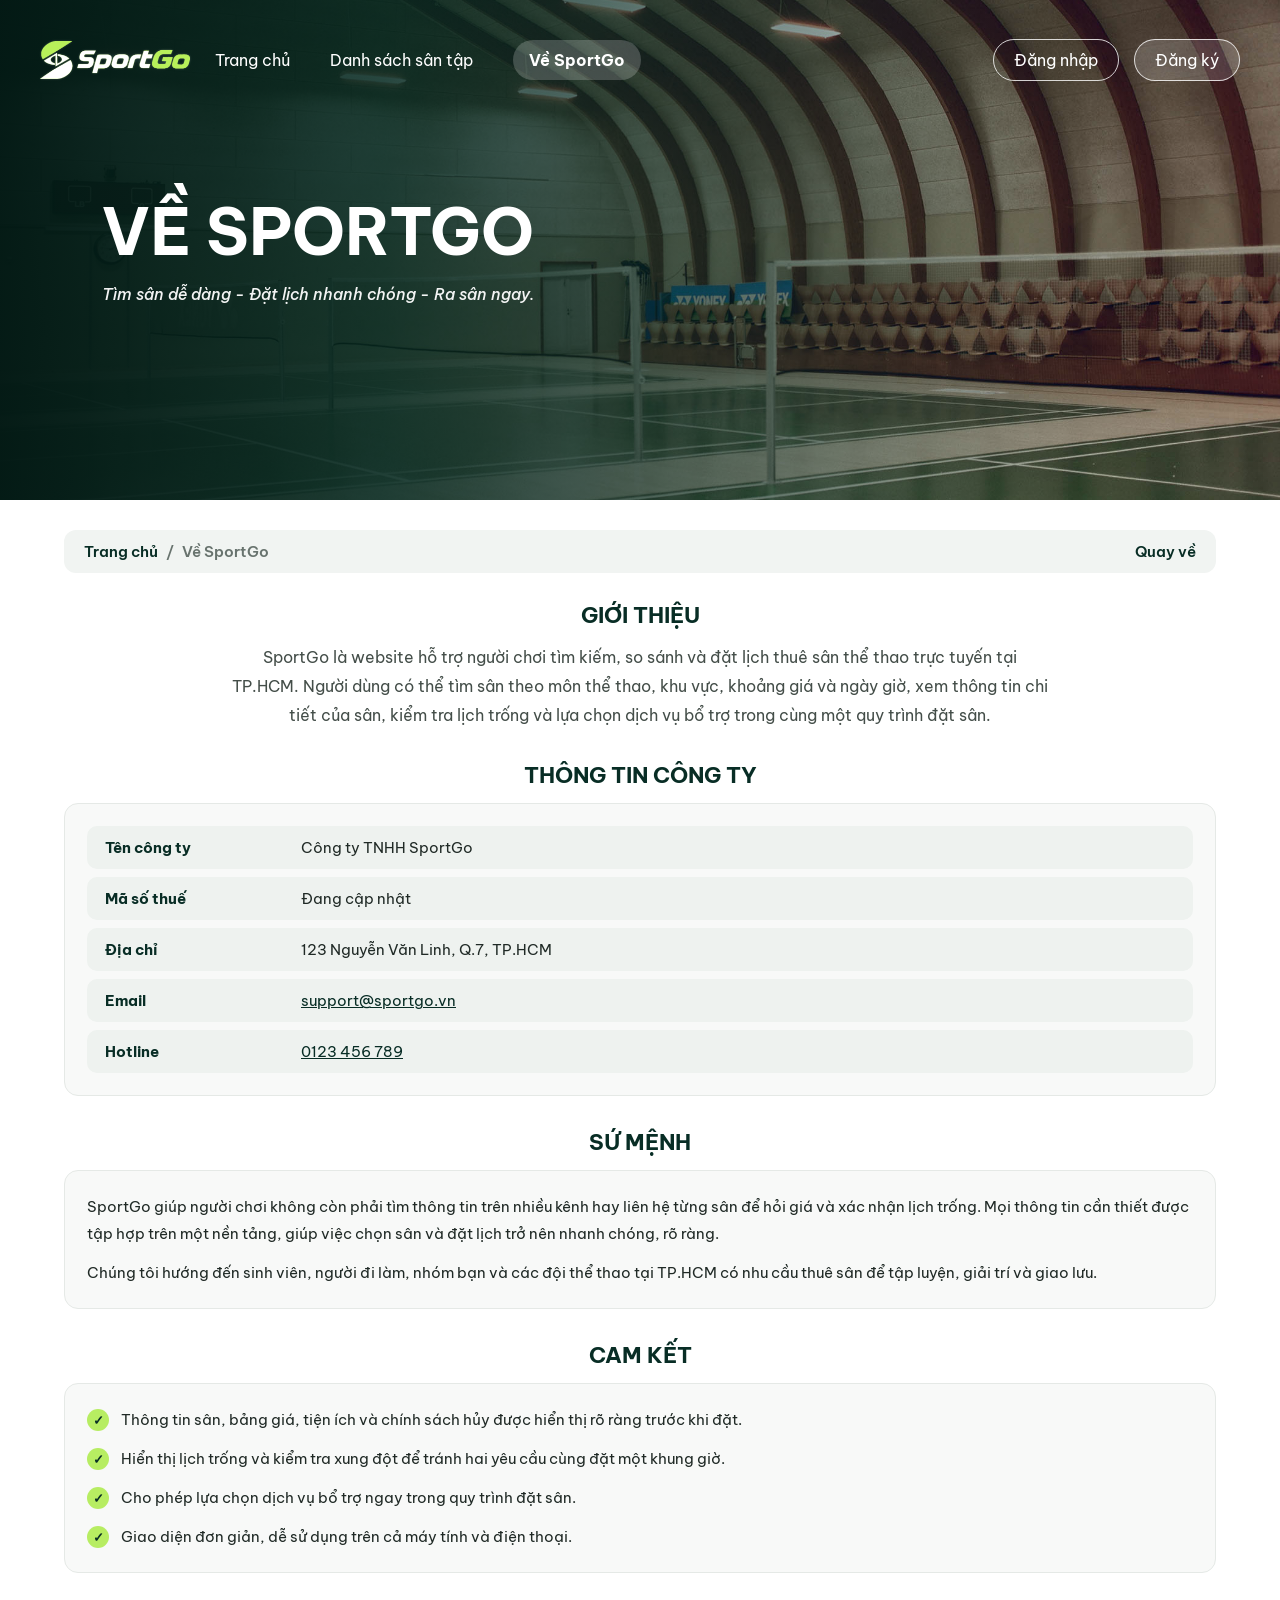
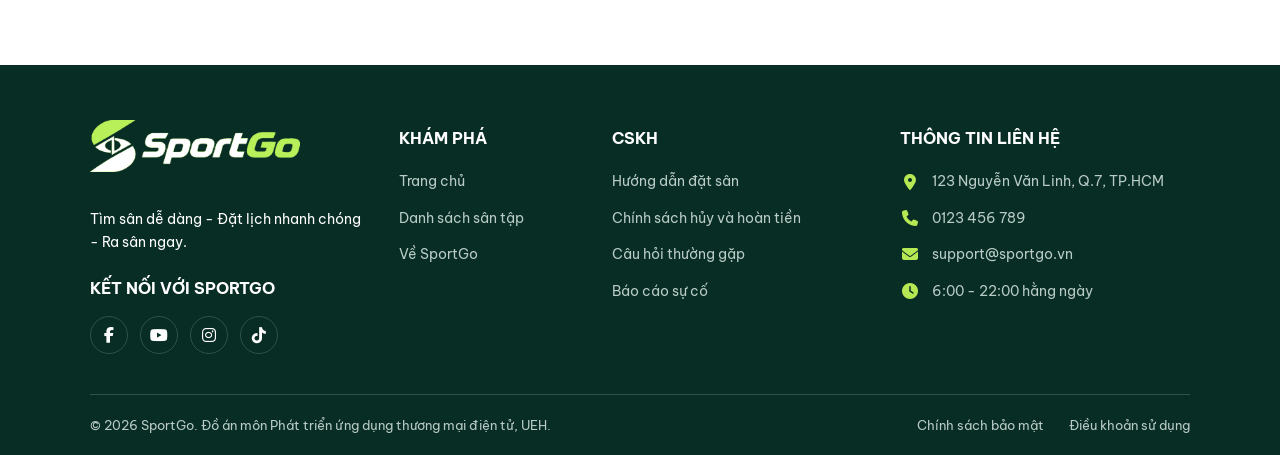
==== SportGo_project/Front-end/about.html @ 9f662d11 "Add files via upload Hoàn thiện trang giới thiệu about.html" ====
<!DOCTYPE html>
<html lang="vi">

<head>
    <meta charset="UTF-8">
    <meta name="viewport" content="width=device-width, initial-scale=1.0">

    <meta name="description" content="Giới thiệu SportGo: website tìm kiếm và đặt lịch thuê sân thể thao trực tuyến tại TP.HCM.">

    <title>SportGo | Về SportGo</title>

    <!-- Favicon -->
    <link rel="icon" type="image/png" href="images/logo-light.png">

    <!-- Font chữ -->
    <link rel="preconnect" href="https://fonts.googleapis.com">
    <link rel="preconnect" href="https://fonts.gstatic.com" crossorigin>
    <link href="https://fonts.googleapis.com/css2?family=Be+Vietnam+Pro:wght@400;500;600;700&display=swap" rel="stylesheet">

    <!-- Font Awesome -->
    <link rel="stylesheet" href="https://cdnjs.cloudflare.com/ajax/libs/font-awesome/6.5.2/css/all.min.css">

    <!-- CSS chung -->
    <link rel="stylesheet" href="CSS/style.css">
</head>

<body>

    <!-- ================================
         1. HEADER + BANNER
    ================================= -->
    <header class="site-header">
        <div class="header-container">
            <a href="index.html" class="header-logo" aria-label="SportGo, về trang chủ">
                <img src="images/logo-light.png" alt="SportGo">
            </a>

            <nav class="main-nav" aria-label="Menu chính">
                <ul>
                    <li><a href="index.html">Trang chủ</a></li>
                    <li><a href="courts.html">Danh sách sân tập</a></li>
                    <li><a href="about.html" aria-current="page">Về SportGo</a></li>
                </ul>
            </nav>

            <div class="header-actions header-actions--guest">
                <a href="login.html" class="auth-link">Đăng nhập</a>
                <a href="signup.html" class="auth-link auth-link--primary">Đăng ký</a>
            </div>
        </div>

        <!-- Banner -->
        <div class="hero-content">
            <h1>VỀ SPORTGO</h1>
            <p>Tìm sân dễ dàng - Đặt lịch nhanh chóng - Ra sân ngay.</p>
        </div>
    </header>


    <!-- ================================
         2. NỘI DUNG TRANG GIỚI THIỆU
    ================================= -->
    <main id="main-content" class="about-section">

        <!-- Thanh điều hướng phụ: breadcrumb + Quay về -->
        <div class="about-topbar">
            <nav class="about-breadcrumb" aria-label="Breadcrumb">
                <ol>
                    <li><a href="index.html">Trang chủ</a></li>
                    <li aria-current="page">Về SportGo</li>
                </ol>
            </nav>
            <a href="index.html" class="about-back">Quay về</a>
        </div>

        <!-- Giới thiệu chung -->
        <section class="about-intro" aria-labelledby="about-intro-title">
            <h2 id="about-intro-title" class="about-heading">Giới thiệu</h2>
            <p>
                SportGo là website hỗ trợ người chơi tìm kiếm, so sánh và đặt lịch thuê sân thể thao
                trực tuyến tại TP.HCM. Người dùng có thể tìm sân theo môn thể thao, khu vực, khoảng giá
                và ngày giờ, xem thông tin chi tiết của sân, kiểm tra lịch trống và lựa chọn dịch vụ
                bổ trợ trong cùng một quy trình đặt sân.
            </p>
        </section>

        <!-- Thông tin công ty -->
        <section class="about-block" aria-labelledby="about-company-title">
            <h2 id="about-company-title" class="about-heading">Thông tin công ty</h2>

            <dl class="about-panel about-info">
                <div class="about-info-row">
                    <dt>Tên công ty</dt>
                    <dd>Công ty TNHH SportGo</dd>
                </div>
                <div class="about-info-row">
                    <dt>Mã số thuế</dt>
                    <dd>Đang cập nhật</dd>
                </div>
                <div class="about-info-row">
                    <dt>Địa chỉ</dt>
                    <dd><address>123 Nguyễn Văn Linh, Q.7, TP.HCM</address></dd>
                </div>
                <div class="about-info-row">
                    <dt>Email</dt>
                    <dd><a href="mailto:support@sportgo.vn">support@sportgo.vn</a></dd>
                </div>
                <div class="about-info-row">
                    <dt>Hotline</dt>
                    <dd><a href="tel:0123456789">0123 456 789</a></dd>
                </div>
            </dl>
        </section>

        <!-- Sứ mệnh -->
        <section class="about-block" aria-labelledby="about-mission-title">
            <h2 id="about-mission-title" class="about-heading">Sứ mệnh</h2>

            <div class="about-panel about-text">
                <p>
                    SportGo giúp người chơi không còn phải tìm thông tin trên nhiều kênh hay liên hệ
                    từng sân để hỏi giá và xác nhận lịch trống. Mọi thông tin cần thiết được tập hợp
                    trên một nền tảng, giúp việc chọn sân và đặt lịch trở nên nhanh chóng, rõ ràng.
                </p>
                <p>
                    Chúng tôi hướng đến sinh viên, người đi làm, nhóm bạn và các đội thể thao tại
                    TP.HCM có nhu cầu thuê sân để tập luyện, giải trí và giao lưu.
                </p>
            </div>
        </section>

        <!-- Cam kết -->
        <section class="about-block" aria-labelledby="about-commitment-title">
            <h2 id="about-commitment-title" class="about-heading">Cam kết</h2>

            <div class="about-panel about-text">
                <ul class="about-checklist">
                    <li>Thông tin sân, bảng giá, tiện ích và chính sách hủy được hiển thị rõ ràng trước khi đặt.</li>
                    <li>Hiển thị lịch trống và kiểm tra xung đột để tránh hai yêu cầu cùng đặt một khung giờ.</li>
                    <li>Cho phép lựa chọn dịch vụ bổ trợ ngay trong quy trình đặt sân.</li>
                    <li>Giao diện đơn giản, dễ sử dụng trên cả máy tính và điện thoại.</li>
                </ul>
            </div>
        </section>

    </main>


    <!-- ================================
         3. FOOTER (dùng chung)
    ================================= -->
    <footer class="site-footer">

        <div class="footer-container">
            <!-- CỘT 1: THƯƠNG HIỆU SPORTGO -->
            <div class="footer-brand">
                <a href="index.html" class="footer-logo">
                    <img src="images/logo-light.png" alt="SportGo">
                </a>

                <p class="footer-slogan">
                    Tìm sân dễ dàng - Đặt lịch nhanh chóng - Ra sân ngay.
                </p>

                <h3>Kết nối với SportGo</h3>

                <div class="footer-socials">
                    <a href="#" aria-label="Facebook"><i class="fa-brands fa-facebook-f"></i></a>
                    <a href="#" aria-label="YouTube"><i class="fa-brands fa-youtube"></i></a>
                    <a href="#" aria-label="Instagram"><i class="fa-brands fa-instagram"></i></a>
                    <a href="#" aria-label="TikTok"><i class="fa-brands fa-tiktok"></i></a>
                </div>
            </div>

            <!-- CỘT 2: KHÁM PHÁ -->
            <div class="footer-column">
                <h3>Khám phá</h3>
                <ul>
                    <li><a href="index.html">Trang chủ</a></li>
                    <li><a href="courts.html">Danh sách sân tập</a></li>
                    <li><a href="about.html">Về SportGo</a></li>
                </ul>
            </div>

            <!-- CỘT 3: CSKH -->
            <div class="footer-column">
                <h3>CSKH</h3>
                <ul>
                    <li><a href="#">Hướng dẫn đặt sân</a></li>
                    <li><a href="#">Chính sách hủy và hoàn tiền</a></li>
                    <li><a href="#">Câu hỏi thường gặp</a></li>
                    <li><a href="#">Báo cáo sự cố</a></li>
                </ul>
            </div>

            <!-- CỘT 4: THÔNG TIN LIÊN HỆ -->
            <div class="footer-column footer-contact">
                <h3>Thông tin liên hệ</h3>
                <ul>
                    <li><i class="fa-solid fa-location-dot"></i><span>123 Nguyễn Văn Linh, Q.7, TP.HCM</span></li>
                    <li><i class="fa-solid fa-phone"></i><span>0123 456 789</span></li>
                    <li><i class="fa-solid fa-envelope"></i><span>support@sportgo.vn</span></li>
                    <li><i class="fa-solid fa-clock"></i><span>6:00 - 22:00 hằng ngày</span></li>
                </ul>
            </div>
        </div>

        <!-- FOOTER BOTTOM -->
        <div class="footer-bottom">
            <p>© 2026 SportGo. Đồ án môn Phát triển ứng dụng thương mại điện tử, UEH.</p>

            <div class="footer-bottom-links">
                <a href="#">Chính sách bảo mật</a>
                <a href="#">Điều khoản sử dụng</a>
            </div>
        </div>

    </footer>
</body>

</html>
---- SportGo_project/Front-end/CSS/style.css ----
/* ================================
   1. THIET LAP CHUNG
================================ */
:root {
    --color-dark: #082d25;
    --color-footer: #082d25;
    --color-footer-text: #e8f0ec;
    --color-footer-muted: #b8c9c1;
    --color-accent: #b7ed62;
    --color-white: #ffffff;
    --font-main: 'Be Vietnam Pro', sans-serif;
    --container-width: 1200px;
}

* { box-sizing: border-box; }

html { scroll-behavior: smooth; }

body {
    margin: 0;
    color: #202a26;
    font-family: var(--font-main);
}

a { -webkit-tap-highlight-color: transparent; }

/* ================================
   2. HEADER VA BANNER
   Giữ thiết kế nền ảnh và lớp phủ ban đầu
================================ */
.site-header {
    width: 100%;
    min-height: 500px;
    background-image:
        linear-gradient(90deg,
            rgba(2, 25, 20, 0.98) 0%,
            rgba(3, 40, 31, 0.85) 30%,
            rgba(3, 40, 31, 0.5) 60%,
            rgba(3, 40, 31, 0.15) 85%,
            rgba(3, 40, 31, 0) 100%),
       url("../images/court-header.jpeg");
    background-size: cover;
    background-position: center;
    background-repeat: no-repeat;
}

.header-container {
    display: flex;
    align-items: center;
    gap: 25px;
    width: 100%;
    min-height: 90px;
    padding: 10px 40px;
}

.header-logo {
    display: flex;
    flex: 0 0 150px;
    align-items: center;
}

.header-logo img {
    display: block;
    width: 200px;
    max-width: 100%;
    height: 100px;
    object-fit: contain;
    filter: drop-shadow(0 0 1px rgba(255, 255, 255, 0.2));
}

.main-nav { flex: 0 1 auto; min-width: 0; }

.main-nav ul {
    display: flex;
    align-items: center;
    gap: 40px;
    margin: 0;
    padding: 0;
    list-style: none;
}

.main-nav a {
    display: inline-block;
    color: var(--color-white);
    font-size: 16px;
    text-decoration: none;
    white-space: nowrap;
    transition: color 0.2s, background-color 0.2s;
}

.main-nav a:hover { color: #d5f5b8; }

.main-nav a[aria-current="page"] {
    padding: 10px 16px;
    border-radius: 30px;
    background-color: rgba(255, 255, 255, 0.2);
    color: var(--color-white);
    font-weight: 700;
}

.header-actions {
    display: flex;
    flex: 0 0 auto;
    align-items: center;
    justify-content: flex-end;
    gap: 15px;
    margin-left: auto;
}

.auth-link {
    padding: 10px 20px;
    border: 1px solid rgba(255, 255, 255, 0.8);
    border-radius: 30px;
    background: transparent;
    color: var(--color-white);
    font-size: 16px;
    text-decoration: none;
    white-space: nowrap;
    transition: background-color 0.2s, border-color 0.2s;
}

.auth-link:hover { background-color: rgba(255, 255, 255, 0.15); }
.auth-link--primary { background-color: rgba(255, 255, 255, 0.16); }
.auth-link[aria-current="page"] { background-color: rgba(255, 255, 255, 0.3); font-weight: 700; }

.hero-content {
    padding: 75px 8% 100px;
    color: var(--color-white);
}

.hero-content h1 {
    margin: 0 0 12px;
    font-size: clamp(2.2rem, 5vw, 4rem);
    line-height: 1.15;
    font-weight: 700;
}

.hero-content p {
    max-width: 620px;
    margin: 0;
    font-size: 1rem;
    font-style: italic;
    font-weight: 500;
    line-height: 1.7;
    opacity: 0.95;
}

/* Header cho trạng thái đã đăng nhập, dùng trong các trang tương ứng */
.notification-link,
.avatar-link {
    display: inline-flex;
    align-items: center;
    gap: 8px;
    color: var(--color-white);
    text-decoration: none;
    white-space: nowrap;
}

.bell-image { width: 23px; height: 23px; object-fit: contain; }
.avatar-image { width: 38px; height: 38px; border-radius: 50%; object-fit: cover; }
.notification-link[aria-current="page"] span,
.avatar-link[aria-current="page"] span { color: var(--color-accent); font-weight: 700; }

.header-logo:focus-visible,
.main-nav a:focus-visible,
.header-actions a:focus-visible {
    outline: 2px solid var(--color-accent);
    outline-offset: 4px;
}



/* ================================
   3. FOOTER
================================ */

.footer {
    background-color: var(--color-footer);
    color: var(--color-footer-text);
    font-family: var(--font-main);
    font-size: 14px;
    line-height: 1.6;
}

.site-footer {
    width: 100%;
    background: #082D25;
    color: #FFFFFF;
    padding: 55px 7% 22px;
    box-sizing: border-box;
}

/* ================================
   FOOTER CONTAINER
================================ */

.footer-container {
    width: 100%;
    max-width: 1400px;
    margin: 0 auto;

    display: grid;

    /* Phân chia không gian 4 cột */
    grid-template-columns:
        1.3fr
        0.85fr
        1.2fr
        1.35fr;

    gap: 30px;
    padding-bottom: 40px;
    box-sizing: border-box;
}

/* ================================
   CỘT 1: THƯƠNG HIỆU SPORTGO
================================ */

.footer-logo img {
    width: 210px;
    height: auto;
    object-fit: contain;
    margin-bottom: 18px;
}

.footer-slogan {
    color: #FFFFFF;
    font-size: 14px;
    line-height: 1.6;
    margin-bottom: 25px;
}

.footer-brand h3 {
    color: #FFFFFF;
    font-size: 16px;
    font-weight: 700;
    margin-bottom: 18px;
    text-transform: uppercase;
}

/* SOCIAL ICONS */

.footer-socials {
    display: flex;
    align-items: center;
    gap: 12px;
    flex-wrap: nowrap;
}

.footer-socials a {
    width: 38px;
    height: 38px;

    display: flex;
    align-items: center;
    justify-content: center;

    border: 1px solid #315148;
    border-radius: 50%;

    color: #FFFFFF;
    text-decoration: none;
    transition: 0.3s;
}

.footer-socials a:hover {
    background: #B5E853;
    color: #082D25;
    border-color: #B5E853;
}

/* ================================
   CỘT 2, 3, 4: NỘI DUNG
================================ */

.footer-column {
    min-width: 0;
}

.footer-column h3 {
    color: #FFFFFF;
    font-size: 16px;
    font-weight: 700;
    text-transform: uppercase;
    margin: 8px 0 22px;
    white-space: nowrap;
}

.footer-column ul {
    list-style: none;
    padding: 0;
    margin: 0;
}

.footer-column li {
    margin-bottom: 14px;
    color: #B8CBC5;
    font-size: 14px;
    line-height: 1.6;
}

.footer-column a {
    color: #B8CBC5;
    text-decoration: none;
    transition: color 0.3s;
}

.footer-column a:hover {
    color: #B5E853;
}

/* ================================
   CỘT 4: THÔNG TIN LIÊN HỆ
================================ */

.footer-contact {
    min-width: 0;
}

.footer-contact h3 {
    color: #FFFFFF;
    font-size: 16px;
    font-weight: 700;
    text-transform: uppercase;
    margin: 8px 0 22px;

    /* Tiêu đề luôn trên một dòng */
    white-space: nowrap;
}

.footer-contact ul {
    list-style: none;
    padding: 0;
    margin: 0;
}

.footer-contact li {
    display: flex;
    align-items: center;
    gap: 12px;

    margin-bottom: 14px;
    color: #B8CBC5;
    font-size: 14px;
    line-height: 1.6;

    /* Toàn bộ nội dung không xuống dòng */
    white-space: nowrap;
}

.footer-contact i {
    color: #B5E853;
    font-size: 16px;
    min-width: 20px;
    flex-shrink: 0;
    text-align: center;
}

/* ================================
   FOOTER BOTTOM
================================ */

.footer-bottom {
    width: 100%;
    max-width: 1400px;
    margin: 0 auto;

    padding-top: 22px;
    border-top: 1px solid #315148;

    display: flex;
    justify-content: space-between;
    align-items: center;
    gap: 20px;
}

.footer-bottom p {
    color: #B8CBC5;
    font-size: 13px;
    margin: 0;
}

.footer-bottom-links {
    display: flex;
    align-items: center;
    gap: 25px;
    flex-wrap: nowrap;
}

.footer-bottom-links a {
    color: #B8CBC5;
    font-size: 13px;
    text-decoration: none;
    white-space: nowrap;
    transition: color 0.3s;
}

.footer-bottom-links a:hover {
    color: #B5E853;
}
/* =========================================
   1. COURTS PAGE - BỐ CỤC TỔNG THỂ
========================================= */

/* Nội dung trang */
.courts-section {
    width: 90%;
    max-width: var(--container-width);
    margin: 0 auto;
    padding: 30px 0 40px;
}

/* Tiêu đề và mô tả trang */
.courts-heading {
    margin-bottom: 22px;
}

.courts-heading h1 {
    margin: 0 0 6px;
    color: var(--color-dark);
    font-size: 30px;
}

.courts-heading p {
    margin: 0;
    color: #68736e;
    font-size: 15px;
}

/* Chia nội dung thành 2 cột:
   Cột trái: Bộ lọc
   Cột phải: Danh sách sân */
.courts-layout {
    display: grid;
    grid-template-columns: 280px minmax(0, 1fr);
    gap: 22px;
    align-items: start;
}

/* Cho phép nội dung bên phải co giãn */
.courts-content {
    min-width: 0;
}


/* =========================================
   2. COURT FILTERS - BỘ LỌC TÌM KIẾM
========================================= */

/* Khung bộ lọc bên trái */
.court-filters {
    min-width: 0;
    height: fit-content;
    padding: 18px;
    background-color: var(--color-white);
    border: 1px solid #e5e9e6;
    border-radius: 12px;
}

/* Tiêu đề bộ lọc */
.court-filters-title {
    margin: 0 0 18px;
    padding: 10px;
    background-color: #f1f4f2;
    border-radius: 10px;
    color: var(--color-dark);
    font-size: 18px;
}

/* Khoảng cách giữa các nhóm điều kiện lọc */
.filter-group {
    margin-bottom: 17px;
}

/* Tiêu đề từng nhóm: Địa chỉ, Khoảng giá, Tiện ích, Đánh giá */
.filter-group-title {
    margin: 0 0 9px;
    color: #202a26;
    font-size: 15px;
    font-weight: 700;
}

/* Ô chọn tỉnh/thành phố và quận/huyện */
.filter-group select {
    display: block;
    width: 100%;
    margin-bottom: 8px;
    padding: 10px;
    border: 1px solid #dce3de;
    border-radius: 9px;
    background-color: white;
    color: #68736e;
    font-family: var(--font-main);
    font-size: 13px;
}

/* Sắp xếp 2 ô nhập giá trên cùng một hàng */
.filter-price {
    display: grid;
    grid-template-columns: repeat(2, minmax(0, 1fr));
    gap: 10px;
}

/* Ô nhập giá thấp nhất và giá cao nhất */
.filter-price input {
    width: 100%;
    min-width: 0;
    padding: 10px;
    border: 1px solid #dce3de;
    border-radius: 9px;
    font-family: var(--font-main);
    font-size: 12px;
}

/* Các lựa chọn tiện ích và đánh giá */
.filter-option {
    display: flex;
    align-items: center;
    gap: 8px;
    margin-bottom: 8px;
    color: #444e49;
    font-size: 13px;
    cursor: pointer;
}

/* Tùy chỉnh ô checkbox */
.filter-option input {
    width: 17px;
    height: 17px;
    accent-color: var(--color-dark);
}

/* Nút tìm kiếm trong bộ lọc */
.filter-submit {
    display: block;
    width: 100%;
    padding: 12px;
    border: none;
    border-radius: 9px;
    background-color: #08713e;
    color: white;
    font-family: var(--font-main);
    font-size: 14px;
    font-weight: 700;
    cursor: pointer;
}

.filter-submit:hover {
    background-color: var(--color-dark);
}

/* Ẩn label trên giao diện nhưng vẫn hỗ trợ trình đọc màn hình */
.visually-hidden {
    position: absolute;
    width: 1px;
    height: 1px;
    padding: 0;
    margin: -1px;
    overflow: hidden;
    clip: rect(0, 0, 0, 0);
    white-space: nowrap;
    border: 0;
}


/* =========================================
   3. SPORT CATEGORIES - DANH MỤC MÔN THỂ THAO
========================================= */

/* Khung chứa các danh mục */
.sport-categories {
    display: flex;
    align-items: center;
    justify-content: space-around;
    flex-wrap: wrap;
    gap: 8px;
    padding: 10px;
    margin-bottom: 10px;
    background-color: #f8f9f8;
    border: 1px solid #e5e9e6;
    border-radius: 12px;
}

/* Từng danh mục môn thể thao */
.sport-category {
    padding: 9px 20px;
    border-radius: 25px;
    color: #202a26;
    text-decoration: none;
    font-size: 14px;
    font-weight: 600;
}

/* Hiệu ứng khi rê chuột và danh mục đang chọn */
.sport-category:hover,
.sport-category--active {
    background-color: var(--color-dark);
    color: var(--color-white);
}


/* =========================================
   4. COURTS TOOLBAR - THANH THÔNG TIN VÀ SẮP XẾP
========================================= */

/* Khung hiển thị số lượng sân và tùy chọn sắp xếp */
.courts-toolbar {
    display: flex;
    justify-content: space-between;
    align-items: center;
    gap: 12px;
    padding: 10px 15px;
    margin-bottom: 12px;
    background-color: #f8f9f8;
    border: 1px solid #e5e9e6;
    border-radius: 10px;
}

/* Dòng thông tin số lượng sân */
.courts-toolbar p {
    margin: 0;
    font-size: 14px;
}

/* Nhóm nhãn và ô chọn cách sắp xếp */
.courts-sort {
    display: flex;
    align-items: center;
    gap: 10px;
    font-size: 14px;
}

/* Ô chọn thứ tự sắp xếp */
.courts-sort select {
    padding: 8px 12px;
    border: 1px solid #dce3de;
    border-radius: 8px;
    background-color: white;
    font-family: var(--font-main);
}


/* =========================================
   5. COURT GRID - LƯỚI HIỂN THỊ SÂN
========================================= */

/* Sắp xếp 9 thẻ sân thành 3 cột */
/* Lưới hiển thị 9 thẻ sân */
.court-grid {
    display: grid;
    grid-template-columns: repeat(3, minmax(0, 1fr));
    gap: 16px;
    width: 100%;
    align-items: stretch;
}

/* =========================================
   6. COURT CARD - THẺ THÔNG TIN SÂN
========================================= */

/* Khung tổng thể của mỗi thẻ sân */
.court-card {
    display: flex;
    flex-direction: column;
    height: 100%;
    overflow: hidden;
    background-color: var(--color-white);
    border: 2px solid #e5e9e6;
    border-radius: 12px;
} 
/* Khu vực hiển thị ảnh sân và nhãn trạng thái */
.court-card-image {
    position: relative;
    display: flex;
    align-items: center;
    justify-content: center;
    width: 100%;
    height: 180px;
    background-color: #e8eee9;
    color: #68736e;
}

/* Nhãn trạng thái còn sân */
.court-card-status {
    position: absolute;
    top: 10px;
    right: 10px;
    padding: 6px 12px;
    border-radius: 20px;
    background-color: var(--color-accent);
    color: var(--color-dark);
    font-size: 12px;
    font-weight: 700;
}

/* Khu vực nội dung bên dưới ảnh */
.court-card-content {
    display: flex;
    flex-direction: column;
    flex: 1;
    padding: 15px;
} 

/* Tên sân */
.court-card-title {
    margin: 0 0 10px;
    color: var(--color-dark);
    font-size: 17px;
}

/* Thông tin địa chỉ và đánh giá */
.court-card-address,
.court-card-rating {
    margin: 7px 0;
    color: #68736e;
    font-size: 13px;
}

/* Biểu tượng địa chỉ */
.court-card-address i {
    margin-right: 5px;
    color: var(--color-dark);
}

/* Biểu tượng đánh giá sao */
.court-card-rating i {
    margin-right: 5px;
    color: #f4b400;
}

/* Hàng chứa giá thuê và nút xem chi tiết */
.court-card-bottom {
    display: flex;
    justify-content: space-between;
    align-items: center;
    gap: 8px;
    margin-top: auto;
    padding-top: 15px;
}

/* Giá thuê sân */
.court-card-price {
    margin: 0;
    color: #397b39;
    font-size: 15px;
    font-weight: 700;
    white-space: nowrap;
}

/* Nút xem chi tiết */
.court-card-button {
    display: inline-flex;
    justify-content: center;
    align-items: center;
    flex-shrink: 0;
    padding: 9px 13px;
    border-radius: 20px;
    background-color: var(--color-dark);
    color: var(--color-white);
    text-decoration: none;
    font-size: 12px;
    font-weight: 600;
    white-space: nowrap;
}

.court-card-button:hover {
    background-color: #145344;
}


/* =========================================
   7. COURTS PAGINATION - PHÂN TRANG
========================================= */

/* Khung điều hướng giữa các trang */
.courts-pagination {
    display: flex;
    justify-content: center;
    align-items: center;
    gap: 8px;
    margin-top: 22px;
}

/* Nút chuyển trang và số trang */
.pagination-link {
    display: inline-block;
    min-width: 38px;
    padding: 9px 12px;
    border: 1px solid #e5e9e6;
    border-radius: 9px;
    color: #202a26;
    text-align: center;
    text-decoration: none;
    font-size: 14px;
    font-weight: 600;
}

/* Trang đang chọn và hiệu ứng rê chuột */
.pagination-link:hover,
.pagination-link--active {
    background-color: var(--color-dark);
    color: white;
}


/* =========================================
   8. RESPONSIVE - ĐIỀU CHỈNH THEO KÍCH THƯỚC MÀN HÌNH
========================================= */

/* Máy tính bảng và màn hình nhỏ hơn 1100px:
   Bộ lọc thu hẹp, danh sách sân còn 2 cột */
@media (max-width: 1100px) {

    .courts-layout {
        grid-template-columns: 240px minmax(0, 1fr);
        gap: 16px;
    }

    .court-grid {
        grid-template-columns: repeat(2, minmax(0, 1fr));
    }
}

/* Điện thoại và màn hình nhỏ hơn 768px:
   Bộ lọc chuyển lên trên, thẻ sân hiển thị 1 cột */
@media (max-width: 768px) {

    .courts-layout {
        grid-template-columns: 1fr;
    }

    .court-grid {
        grid-template-columns: 1fr;
    }

    .courts-toolbar {
        align-items: flex-start;
        flex-direction: column;
    }

    .sport-categories {
        justify-content: flex-start;
    }
}


/* =========================================
   9. ABOUT PAGE - TRANG GIỚI THIỆU (about.html)
========================================= */

/* Khung nội dung chính */
.about-section {
    width: 90%;
    max-width: var(--container-width);
    margin: 0 auto;
    padding: 30px 0 60px;
}

/* ---------- Thanh breadcrumb + Quay về ---------- */
.about-topbar {
    display: flex;
    align-items: center;
    justify-content: space-between;
    flex-wrap: wrap;
    gap: 8px 16px;
    padding: 12px 20px;
    margin-bottom: 28px;
    background-color: #f1f4f2;
    border-radius: 12px;
    font-size: 15px;
    font-weight: 600;
}

.about-breadcrumb ol {
    display: flex;
    flex-wrap: wrap;
    margin: 0;
    padding: 0;
    list-style: none;
}

/* Dấu "/" giữa các mục breadcrumb */
.about-breadcrumb li + li::before {
    content: "/";
    margin: 0 8px;
    color: #68736e;
}

.about-breadcrumb a,
.about-back {
    color: var(--color-dark);
    text-decoration: none;
}

.about-breadcrumb a:hover,
.about-back:hover {
    color: #08713e;
    text-decoration: underline;
}

.about-breadcrumb [aria-current="page"] {
    color: #68736e;
}

/* ---------- Tiêu đề từng mục ---------- */
.about-heading {
    margin: 0 0 14px;
    color: var(--color-dark);
    font-size: 22px;
    font-weight: 700;
    text-align: center;
    text-transform: uppercase;
}

/* ---------- Giới thiệu chung ---------- */
.about-intro {
    max-width: 820px;
    margin: 0 auto 32px;
    text-align: center;
}

.about-intro p {
    margin: 0;
    color: #444e49;
    font-size: 16px;
    line-height: 1.8;
}

/* ---------- Khối nội dung (Thông tin công ty, Sứ mệnh, Cam kết) ---------- */
.about-block {
    margin-bottom: 32px;
}

.about-panel {
    margin: 0;
    padding: 22px;
    background-color: #f8f9f8;
    border: 1px solid #e5e9e6;
    border-radius: 14px;
}

/* ---------- Thông tin công ty ---------- */
.about-info-row {
    display: grid;
    grid-template-columns: 180px minmax(0, 1fr);
    gap: 16px;
    align-items: center;
    padding: 12px 18px;
    margin-bottom: 8px;
    background-color: #eef2ef;
    border-radius: 10px;
    font-size: 15px;
}

.about-info-row:last-child {
    margin-bottom: 0;
}

.about-info dt {
    color: var(--color-dark);
    font-weight: 700;
}

.about-info dd {
    margin: 0;
    color: #202a26;
    overflow-wrap: anywhere;
}

.about-info address {
    font-style: normal;
}

.about-info a {
    color: var(--color-dark);
}

.about-info a:hover {
    color: #08713e;
}

/* ---------- Sứ mệnh, Cam kết ---------- */
.about-text {
    color: #202a26;
    font-size: 15px;
    line-height: 1.8;
}

.about-text p {
    margin: 0 0 12px;
}

.about-text p:last-child {
    margin-bottom: 0;
}

/* Danh sách cam kết có dấu tích */
.about-checklist {
    display: grid;
    gap: 12px;
    margin: 0;
    padding: 0;
    list-style: none;
}

.about-checklist li {
    position: relative;
    padding-left: 34px;
}

.about-checklist li::before {
    content: "\2713";
    position: absolute;
    top: 3px;
    left: 0;
    display: flex;
    align-items: center;
    justify-content: center;
    width: 22px;
    height: 22px;
    border-radius: 50%;
    background-color: var(--color-accent);
    color: var(--color-dark);
    font-size: 13px;
    font-weight: 700;
    line-height: 1;
}

/* ---------- Focus bàn phím ---------- */
.about-breadcrumb a:focus-visible,
.about-back:focus-visible,
.about-info a:focus-visible {
    outline: 2px solid #08713e;
    outline-offset: 3px;
    border-radius: 4px;
}

/* ---------- Responsive ---------- */
@media (max-width: 768px) {

    .about-section {
        padding: 20px 0 40px;
    }

    .about-heading {
        font-size: 19px;
    }

    .about-panel {
        padding: 14px;
    }

    /* Nhãn nằm trên, giá trị nằm dưới */
    .about-info-row {
        grid-template-columns: 1fr;
        gap: 2px;
        padding: 10px 14px;
    }
}


/* =========================================
   10. RESPONSIVE CHO HEADER VÀ FOOTER DÙNG CHUNG
   (bổ sung để các trang không bị tràn ngang trên điện thoại)
========================================= */
@media (max-width: 768px) {

    /* Header: logo + nút đăng nhập trên một hàng, menu xuống hàng dưới */
    .site-header {
        min-height: auto;
    }

    .header-container {
        flex-wrap: wrap;
        gap: 10px 16px;
        padding: 10px 16px;
    }

    .header-logo {
        flex: 0 0 auto;
    }

    .header-logo img {
        width: 140px;
        height: 60px;
    }

    .main-nav {
        order: 3;
        flex-basis: 100%;
    }

    .main-nav ul {
        flex-wrap: wrap;
        gap: 6px 18px;
    }

    .auth-link {
        padding: 8px 14px;
        font-size: 14px;
    }

    .hero-content {
        padding: 36px 6% 56px;
    }

    /* Footer: xếp thành 1 cột, cho phép xuống dòng */
    .footer-container {
        grid-template-columns: 1fr;
    }

    .footer-contact li {
        align-items: flex-start;
        white-space: normal;
    }

    .footer-bottom {
        flex-direction: column;
        align-items: flex-start;
    }

    .footer-bottom-links {
        flex-wrap: wrap;
        gap: 8px 20px;
    }
}


/* =========================================
   11. NỀN DỰ PHÒNG CHO HEADER
   Nếu ảnh nền/logo chưa tải được thì header vẫn có nền xanh đậm,
   chữ và nút đăng nhập/đăng ký vẫn đọc được.
========================================= */
.site-header {
    background-color: var(--color-dark);
}

.header-logo,
.footer-logo {
    color: var(--color-white);
    font-weight: 700;
    text-decoration: none;
}
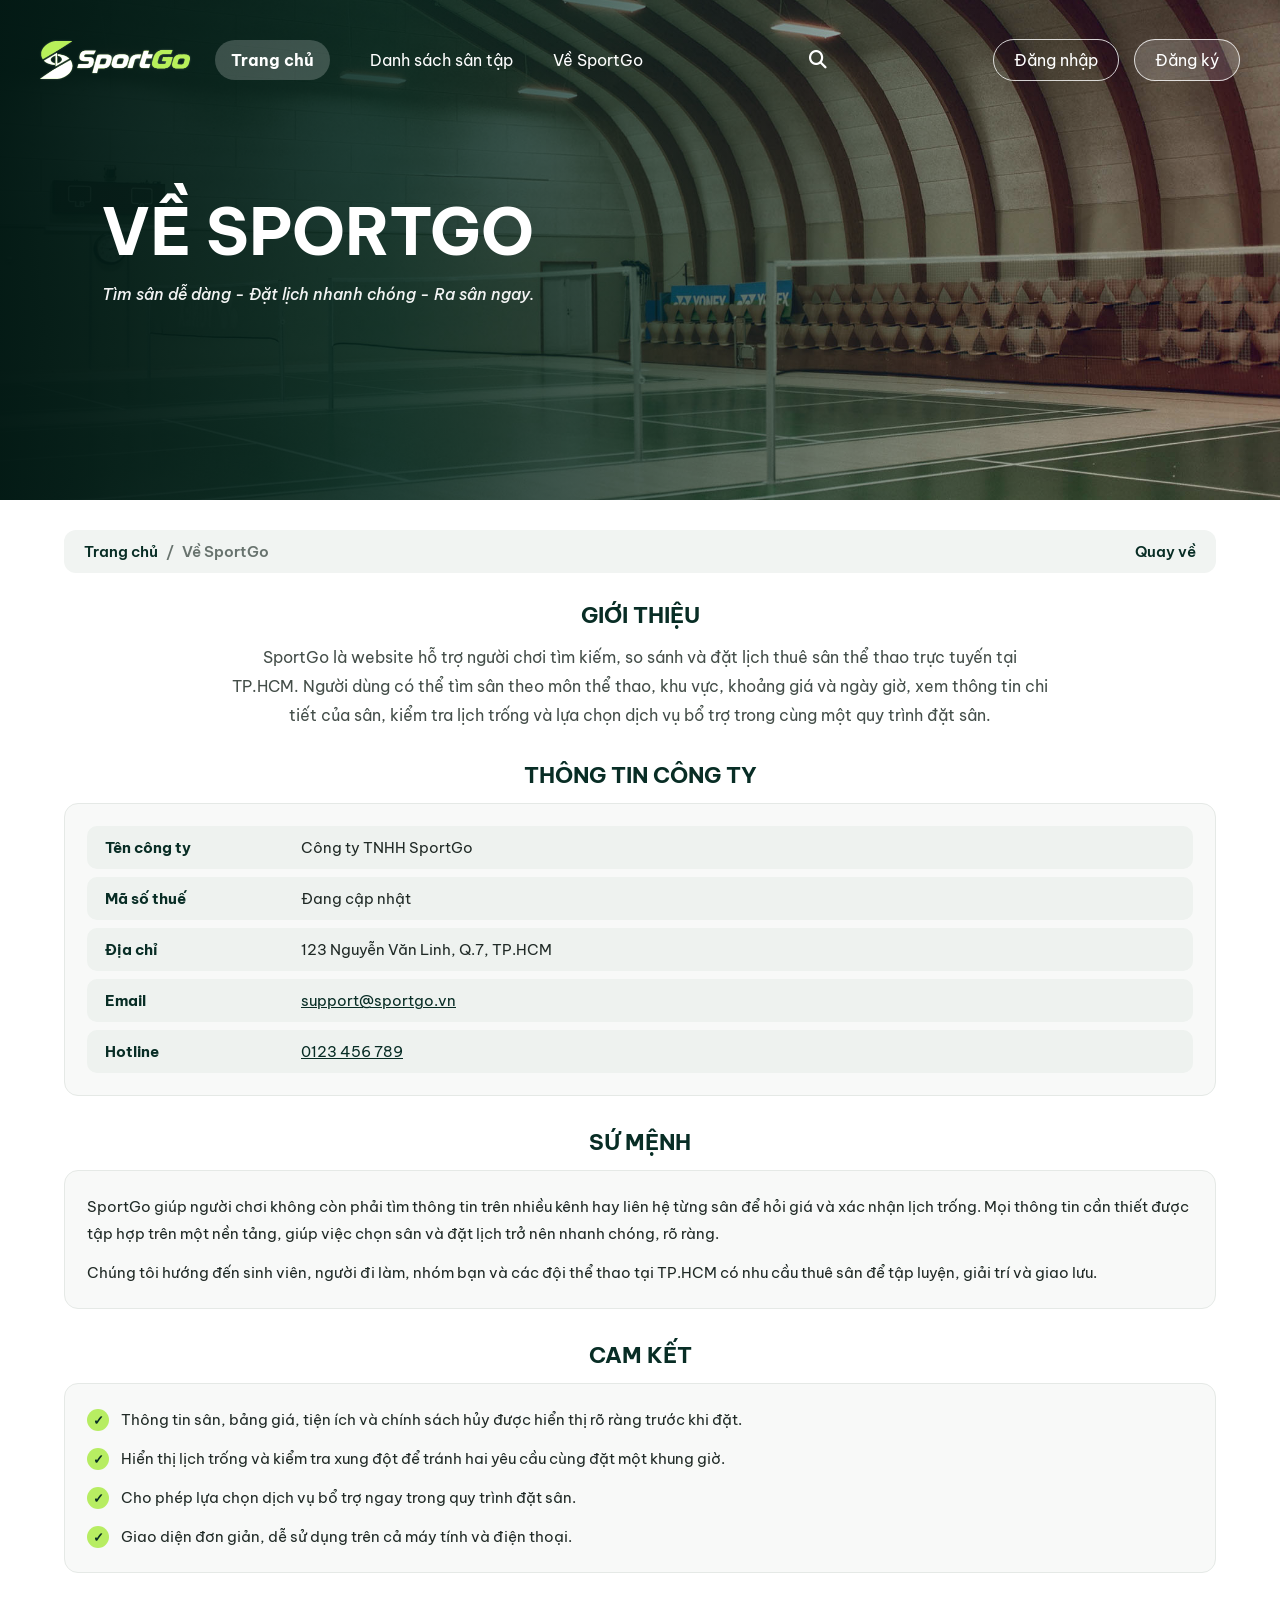
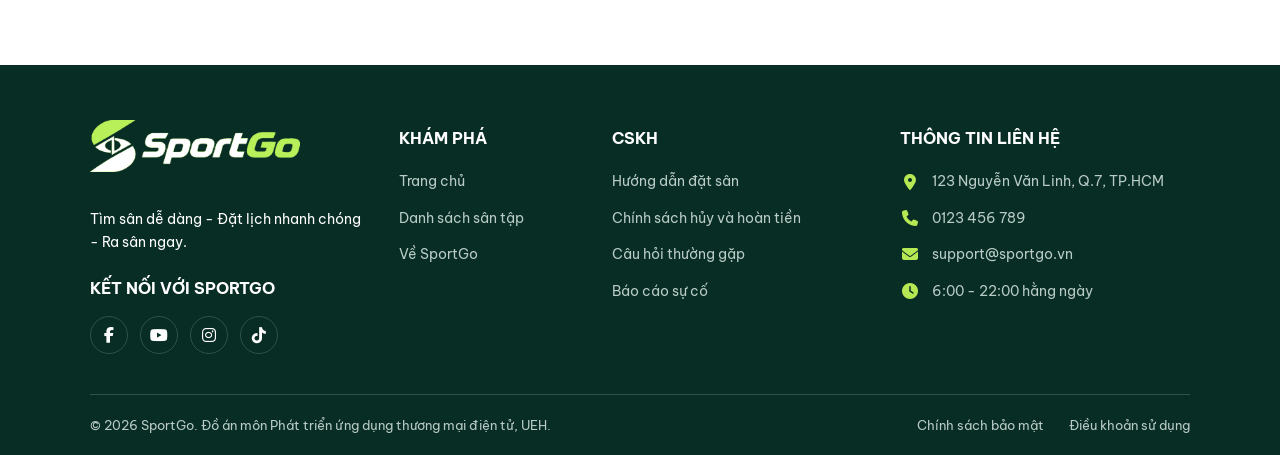
==== commit df0a236f: "update" ====
--- a/SportGo_project/Front-end/about.html
+++ b/SportGo_project/Front-end/about.html
@@ -30,26 +30,29 @@
          1. HEADER + BANNER
     ================================= -->
     <header class="site-header">
-        <div class="header-container">
-            <a href="index.html" class="header-logo" aria-label="SportGo, về trang chủ">
-                <img src="images/logo-light.png" alt="SportGo">
-            </a>
-
-            <nav class="main-nav" aria-label="Menu chính">
-                <ul>
-                    <li><a href="index.html">Trang chủ</a></li>
-                    <li><a href="courts.html">Danh sách sân tập</a></li>
-                    <li><a href="about.html" aria-current="page">Về SportGo</a></li>
-                </ul>
-            </nav>
-
-            <div class="header-actions header-actions--guest">
-                <a href="login.html" class="auth-link">Đăng nhập</a>
-                <a href="signup.html" class="auth-link auth-link--primary">Đăng ký</a>
-            </div>
-        </div>
-
-        <!-- Banner -->
+    <div class="header-container">
+
+        <a href="index.html" class="header-logo">
+            <img src="images/logo-light.png" alt="SportGo">
+        </a>
+
+        <nav class="main-nav" aria-label="Menu chính">
+            <ul>
+                <li><a href="index.html" aria-current="page">Trang chủ</a></li>
+                <li><a href="courts.html">Danh sách sân tập</a></li>
+                <li><a href="about.html">Về SportGo</a></li>
+            </ul>
+        </nav>
+        <a href="courts.html" class="header-search" aria-label="Tìm kiếm sân">
+            <i class="fa-solid fa-magnifying-glass"></i>
+        </a>
+
+        <div class="header-actions header-actions--guest">
+            <a href="login.html" class="auth-link">Đăng nhập</a>
+            <a href="signup.html" class="auth-link auth-link--primary">Đăng ký</a>
+        </div>
+
+    </div>
         <div class="hero-content">
             <h1>VỀ SPORTGO</h1>
             <p>Tìm sân dễ dàng - Đặt lịch nhanh chóng - Ra sân ngay.</p>
--- a/SportGo_project/Front-end/CSS/style.css
+++ b/SportGo_project/Front-end/CSS/style.css
@@ -1,6 +1,8 @@
-/* ================================
-   1. THIET LAP CHUNG
-================================ */
+@import url('https://fonts.googleapis.com/css2?family=Inter:wght@400;500;600;700&display=swap');
+
+/* =========================================
+   1. THIẾT LẬP CHUNG
+========================================= */
 :root {
     --color-dark: #082d25;
     --color-footer: #082d25;
@@ -10,11 +12,16 @@
     --color-white: #ffffff;
     --font-main: 'Be Vietnam Pro', sans-serif;
     --container-width: 1200px;
-}
-
-* { box-sizing: border-box; }
-
-html { scroll-behavior: smooth; }
+    --color-focus: #08713e;
+}
+
+* {
+    box-sizing: border-box;
+}
+
+html {
+    scroll-behavior: smooth;
+}
 
 body {
     margin: 0;
@@ -22,15 +29,17 @@
     font-family: var(--font-main);
 }
 
-a { -webkit-tap-highlight-color: transparent; }
-
-/* ================================
-   2. HEADER VA BANNER
-   Giữ thiết kế nền ảnh và lớp phủ ban đầu
-================================ */
+a {
+    -webkit-tap-highlight-color: transparent;
+}
+
+/* =========================================
+   2. HEADER VÀ BANNER
+========================================= */
 .site-header {
     width: 100%;
     min-height: 500px;
+    background-color: var(--color-dark);
     background-image:
         linear-gradient(90deg,
             rgba(2, 25, 20, 0.98) 0%,
@@ -38,7 +47,7 @@
             rgba(3, 40, 31, 0.5) 60%,
             rgba(3, 40, 31, 0.15) 85%,
             rgba(3, 40, 31, 0) 100%),
-       url("../images/court-header.jpeg");
+        url("../images/court-header.jpeg");
     background-size: cover;
     background-position: center;
     background-repeat: no-repeat;
@@ -68,7 +77,10 @@
     filter: drop-shadow(0 0 1px rgba(255, 255, 255, 0.2));
 }
 
-.main-nav { flex: 0 1 auto; min-width: 0; }
+.main-nav {
+    flex: 0 1 auto;
+    min-width: 0;
+}
 
 .main-nav ul {
     display: flex;
@@ -88,7 +100,9 @@
     transition: color 0.2s, background-color 0.2s;
 }
 
-.main-nav a:hover { color: #d5f5b8; }
+.main-nav a:hover {
+    color: #d5f5b8;
+}
 
 .main-nav a[aria-current="page"] {
     padding: 10px 16px;
@@ -119,9 +133,18 @@
     transition: background-color 0.2s, border-color 0.2s;
 }
 
-.auth-link:hover { background-color: rgba(255, 255, 255, 0.15); }
-.auth-link--primary { background-color: rgba(255, 255, 255, 0.16); }
-.auth-link[aria-current="page"] { background-color: rgba(255, 255, 255, 0.3); font-weight: 700; }
+.auth-link:hover {
+    background-color: rgba(255, 255, 255, 0.15);
+}
+
+.auth-link--primary {
+    background-color: rgba(255, 255, 255, 0.16);
+}
+
+.auth-link[aria-current="page"] {
+    background-color: rgba(255, 255, 255, 0.3);
+    font-weight: 700;
+}
 
 .hero-content {
     padding: 75px 8% 100px;
@@ -145,7 +168,7 @@
     opacity: 0.95;
 }
 
-/* Header cho trạng thái đã đăng nhập, dùng trong các trang tương ứng */
+/* Header cho trạng thái đã đăng nhập */
 .notification-link,
 .avatar-link {
     display: inline-flex;
@@ -156,10 +179,24 @@
     white-space: nowrap;
 }
 
-.bell-image { width: 23px; height: 23px; object-fit: contain; }
-.avatar-image { width: 38px; height: 38px; border-radius: 50%; object-fit: cover; }
+.bell-image {
+    width: 23px;
+    height: 23px;
+    object-fit: contain;
+}
+
+.avatar-image {
+    width: 38px;
+    height: 38px;
+    border-radius: 50%;
+    object-fit: cover;
+}
+
 .notification-link[aria-current="page"] span,
-.avatar-link[aria-current="page"] span { color: var(--color-accent); font-weight: 700; }
+.avatar-link[aria-current="page"] span {
+    color: var(--color-accent);
+    font-weight: 700;
+}
 
 .header-logo:focus-visible,
 .main-nav a:focus-visible,
@@ -168,12 +205,9 @@
     outline-offset: 4px;
 }
 
-
-
-/* ================================
+/* =========================================
    3. FOOTER
-================================ */
-
+========================================= */
 .footer {
     background-color: var(--color-footer);
     color: var(--color-footer-text);
@@ -184,113 +218,92 @@
 
 .site-footer {
     width: 100%;
+    padding: 55px 7% 22px;
     background: #082D25;
     color: #FFFFFF;
-    padding: 55px 7% 22px;
-    box-sizing: border-box;
-}
-
-/* ================================
-   FOOTER CONTAINER
-================================ */
-
+}
+
+/* Footer container */
 .footer-container {
+    display: grid;
+    grid-template-columns: 1.3fr 0.85fr 1.2fr 1.35fr;
+    gap: 30px;
     width: 100%;
     max-width: 1400px;
     margin: 0 auto;
-
-    display: grid;
-
-    /* Phân chia không gian 4 cột */
-    grid-template-columns:
-        1.3fr
-        0.85fr
-        1.2fr
-        1.35fr;
-
-    gap: 30px;
     padding-bottom: 40px;
-    box-sizing: border-box;
-}
-
-/* ================================
-   CỘT 1: THƯƠNG HIỆU SPORTGO
-================================ */
-
+}
+
+/* Cột 1: Thương hiệu SportGo */
 .footer-logo img {
     width: 210px;
     height: auto;
+    margin-bottom: 18px;
     object-fit: contain;
-    margin-bottom: 18px;
 }
 
 .footer-slogan {
+    margin-bottom: 25px;
     color: #FFFFFF;
     font-size: 14px;
     line-height: 1.6;
-    margin-bottom: 25px;
 }
 
 .footer-brand h3 {
-    color: #FFFFFF;
-    font-size: 16px;
-    font-weight: 700;
     margin-bottom: 18px;
-    text-transform: uppercase;
-}
-
-/* SOCIAL ICONS */
-
-.footer-socials {
-    display: flex;
-    align-items: center;
-    gap: 12px;
-    flex-wrap: nowrap;
-}
-
-.footer-socials a {
-    width: 38px;
-    height: 38px;
-
-    display: flex;
-    align-items: center;
-    justify-content: center;
-
-    border: 1px solid #315148;
-    border-radius: 50%;
-
-    color: #FFFFFF;
-    text-decoration: none;
-    transition: 0.3s;
-}
-
-.footer-socials a:hover {
-    background: #B5E853;
-    color: #082D25;
-    border-color: #B5E853;
-}
-
-/* ================================
-   CỘT 2, 3, 4: NỘI DUNG
-================================ */
-
-.footer-column {
-    min-width: 0;
-}
-
-.footer-column h3 {
     color: #FFFFFF;
     font-size: 16px;
     font-weight: 700;
     text-transform: uppercase;
+}
+
+/* Social icons */
+.footer-socials {
+    display: flex;
+    flex-wrap: nowrap;
+    align-items: center;
+    gap: 12px;
+}
+
+.footer-socials a {
+    display: flex;
+    align-items: center;
+    justify-content: center;
+    width: 38px;
+    height: 38px;
+    border: 1px solid #315148;
+    border-radius: 50%;
+    color: #FFFFFF;
+    text-decoration: none;
+    transition: 0.3s;
+}
+
+.footer-socials a:hover {
+    border-color: #B5E853;
+    background: #B5E853;
+    color: #082D25;
+}
+
+/* Cột 2, 3, 4: Nội dung */
+.footer-column {
+    min-width: 0;
+}
+
+.footer-column h3,
+.footer-contact h3 {
     margin: 8px 0 22px;
+    color: #FFFFFF;
+    font-size: 16px;
+    font-weight: 700;
+    text-transform: uppercase;
     white-space: nowrap;
 }
 
-.footer-column ul {
+.footer-column ul,
+.footer-contact ul {
+    margin: 0;
+    padding: 0;
     list-style: none;
-    padding: 0;
-    margin: 0;
 }
 
 .footer-column li {
@@ -310,82 +323,54 @@
     color: #B5E853;
 }
 
-/* ================================
-   CỘT 4: THÔNG TIN LIÊN HỆ
-================================ */
-
+/* Cột 4: Thông tin liên hệ */
 .footer-contact {
     min-width: 0;
 }
 
-.footer-contact h3 {
-    color: #FFFFFF;
-    font-size: 16px;
-    font-weight: 700;
-    text-transform: uppercase;
-    margin: 8px 0 22px;
-
-    /* Tiêu đề luôn trên một dòng */
-    white-space: nowrap;
-}
-
-.footer-contact ul {
-    list-style: none;
-    padding: 0;
-    margin: 0;
-}
-
 .footer-contact li {
     display: flex;
     align-items: center;
     gap: 12px;
-
     margin-bottom: 14px;
     color: #B8CBC5;
     font-size: 14px;
     line-height: 1.6;
-
-    /* Toàn bộ nội dung không xuống dòng */
     white-space: nowrap;
 }
 
 .footer-contact i {
+    flex-shrink: 0;
+    min-width: 20px;
     color: #B5E853;
     font-size: 16px;
-    min-width: 20px;
-    flex-shrink: 0;
     text-align: center;
 }
 
-/* ================================
-   FOOTER BOTTOM
-================================ */
-
+/* Footer bottom */
 .footer-bottom {
+    display: flex;
+    align-items: center;
+    justify-content: space-between;
+    gap: 20px;
     width: 100%;
     max-width: 1400px;
     margin: 0 auto;
-
     padding-top: 22px;
     border-top: 1px solid #315148;
-
-    display: flex;
-    justify-content: space-between;
-    align-items: center;
-    gap: 20px;
 }
 
 .footer-bottom p {
+    margin: 0;
     color: #B8CBC5;
     font-size: 13px;
-    margin: 0;
 }
 
 .footer-bottom-links {
     display: flex;
+    flex-wrap: nowrap;
     align-items: center;
     gap: 25px;
-    flex-wrap: nowrap;
 }
 
 .footer-bottom-links a {
@@ -399,11 +384,10 @@
 .footer-bottom-links a:hover {
     color: #B5E853;
 }
+
 /* =========================================
-   1. COURTS PAGE - BỐ CỤC TỔNG THỂ
+   4. COURTS PAGE - BỐ CỤC TỔNG THỂ
 ========================================= */
-
-/* Nội dung trang */
 .courts-section {
     width: 90%;
     max-width: var(--container-width);
@@ -411,7 +395,6 @@
     padding: 30px 0 40px;
 }
 
-/* Tiêu đề và mô tả trang */
 .courts-heading {
     margin-bottom: 22px;
 }
@@ -428,60 +411,55 @@
     font-size: 15px;
 }
 
-/* Chia nội dung thành 2 cột:
-   Cột trái: Bộ lọc
-   Cột phải: Danh sách sân */
 .courts-layout {
     display: grid;
     grid-template-columns: 280px minmax(0, 1fr);
+    align-items: start;
     gap: 22px;
-    align-items: start;
-}
-
-/* Cho phép nội dung bên phải co giãn */
+}
+
 .courts-content {
     min-width: 0;
 }
 
-
 /* =========================================
-   2. COURT FILTERS - BỘ LỌC TÌM KIẾM
+   5. COURT FILTERS - BỘ LỌC TÌM KIẾM
 ========================================= */
-
-/* Khung bộ lọc bên trái */
 .court-filters {
+    height: fit-content;
     min-width: 0;
-    height: fit-content;
     padding: 18px;
-    background-color: var(--color-white);
     border: 1px solid #e5e9e6;
     border-radius: 12px;
-}
-
-/* Tiêu đề bộ lọc */
+    background-color: var(--color-white);
+}
+
 .court-filters-title {
     margin: 0 0 18px;
     padding: 10px;
+    border-radius: 10px;
     background-color: #f1f4f2;
-    border-radius: 10px;
     color: var(--color-dark);
     font-size: 18px;
 }
 
-/* Khoảng cách giữa các nhóm điều kiện lọc */
 .filter-group {
     margin-bottom: 17px;
 }
 
-/* Tiêu đề từng nhóm: Địa chỉ, Khoảng giá, Tiện ích, Đánh giá */
 .filter-group-title {
     margin: 0 0 9px;
     color: #202a26;
+    font-size: 18px;
+    font-weight: 700;
+}
+
+.filter-group label {
+    display: block;
+    margin-bottom: 6px;
     font-size: 15px;
-    font-weight: 700;
-}
-
-/* Ô chọn tỉnh/thành phố và quận/huyện */
+}
+
 .filter-group select {
     display: block;
     width: 100%;
@@ -495,14 +473,12 @@
     font-size: 13px;
 }
 
-/* Sắp xếp 2 ô nhập giá trên cùng một hàng */
 .filter-price {
     display: grid;
     grid-template-columns: repeat(2, minmax(0, 1fr));
     gap: 10px;
 }
 
-/* Ô nhập giá thấp nhất và giá cao nhất */
 .filter-price input {
     width: 100%;
     min-width: 0;
@@ -513,7 +489,6 @@
     font-size: 12px;
 }
 
-/* Các lựa chọn tiện ích và đánh giá */
 .filter-option {
     display: flex;
     align-items: center;
@@ -524,14 +499,12 @@
     cursor: pointer;
 }
 
-/* Tùy chỉnh ô checkbox */
 .filter-option input {
     width: 17px;
     height: 17px;
     accent-color: var(--color-dark);
 }
 
-/* Nút tìm kiếm trong bộ lọc */
 .filter-submit {
     display: block;
     width: 100%;
@@ -550,7 +523,7 @@
     background-color: var(--color-dark);
 }
 
-/* Ẩn label trên giao diện nhưng vẫn hỗ trợ trình đọc màn hình */
+/* Ẩn label trực quan, vẫn hỗ trợ trình đọc màn hình */
 .visually-hidden {
     position: absolute;
     width: 1px;
@@ -563,67 +536,61 @@
     border: 0;
 }
 
-
 /* =========================================
-   3. SPORT CATEGORIES - DANH MỤC MÔN THỂ THAO
+   6. SPORT CATEGORIES - DANH MỤC MÔN THỂ THAO
 ========================================= */
-
-/* Khung chứa các danh mục */
 .sport-categories {
     display: flex;
     align-items: center;
-    justify-content: space-around;
-    flex-wrap: wrap;
-    gap: 8px;
+    justify-content: flex-start;
+    flex-wrap: nowrap;
+    gap: 12px;
     padding: 10px;
     margin-bottom: 10px;
-    background-color: #f8f9f8;
+    overflow-x: auto;
+    overflow-y: hidden;
     border: 1px solid #e5e9e6;
     border-radius: 12px;
-}
-
-/* Từng danh mục môn thể thao */
+    background-color: #f8f9f8;
+    white-space: nowrap;
+}
+
 .sport-category {
+    flex-shrink: 0;
     padding: 9px 20px;
     border-radius: 25px;
     color: #202a26;
+    font-size: 16px;
+    font-weight: 600;
     text-decoration: none;
-    font-size: 14px;
-    font-weight: 600;
-}
-
-/* Hiệu ứng khi rê chuột và danh mục đang chọn */
+}
+
 .sport-category:hover,
 .sport-category--active {
     background-color: var(--color-dark);
     color: var(--color-white);
 }
 
-
 /* =========================================
-   4. COURTS TOOLBAR - THANH THÔNG TIN VÀ SẮP XẾP
+   7. COURTS TOOLBAR - THÔNG TIN VÀ SẮP XẾP
 ========================================= */
-
-/* Khung hiển thị số lượng sân và tùy chọn sắp xếp */
 .courts-toolbar {
     display: flex;
+    align-items: center;
     justify-content: space-between;
-    align-items: center;
     gap: 12px;
     padding: 10px 15px;
     margin-bottom: 12px;
-    background-color: #f8f9f8;
     border: 1px solid #e5e9e6;
     border-radius: 10px;
-}
-
-/* Dòng thông tin số lượng sân */
+    background-color: #f8f9f8;
+}
+
 .courts-toolbar p {
     margin: 0;
     font-size: 14px;
 }
 
-/* Nhóm nhãn và ô chọn cách sắp xếp */
 .courts-sort {
     display: flex;
     align-items: center;
@@ -631,7 +598,6 @@
     font-size: 14px;
 }
 
-/* Ô chọn thứ tự sắp xếp */
 .courts-sort select {
     padding: 8px 12px;
     border: 1px solid #dce3de;
@@ -640,36 +606,30 @@
     font-family: var(--font-main);
 }
 
-
 /* =========================================
-   5. COURT GRID - LƯỚI HIỂN THỊ SÂN
+   8. COURT GRID - LƯỚI HIỂN THỊ SÂN
 ========================================= */
-
-/* Sắp xếp 9 thẻ sân thành 3 cột */
-/* Lưới hiển thị 9 thẻ sân */
 .court-grid {
     display: grid;
     grid-template-columns: repeat(3, minmax(0, 1fr));
+    align-items: stretch;
     gap: 16px;
     width: 100%;
-    align-items: stretch;
 }
 
 /* =========================================
-   6. COURT CARD - THẺ THÔNG TIN SÂN
+   9. COURT CARD - THẺ THÔNG TIN SÂN
 ========================================= */
-
-/* Khung tổng thể của mỗi thẻ sân */
 .court-card {
     display: flex;
     flex-direction: column;
     height: 100%;
     overflow: hidden;
-    background-color: var(--color-white);
     border: 2px solid #e5e9e6;
     border-radius: 12px;
-} 
-/* Khu vực hiển thị ảnh sân và nhãn trạng thái */
+    background-color: var(--color-white);
+}
+
 .court-card-image {
     position: relative;
     display: flex;
@@ -681,7 +641,13 @@
     color: #68736e;
 }
 
-/* Nhãn trạng thái còn sân */
+.court-card-image img {
+    position: absolute;
+    display: block;
+    width: 100%;
+    height: 100%;
+}
+
 .court-card-status {
     position: absolute;
     top: 10px;
@@ -694,22 +660,19 @@
     font-weight: 700;
 }
 
-/* Khu vực nội dung bên dưới ảnh */
 .court-card-content {
     display: flex;
+    flex: 1;
     flex-direction: column;
-    flex: 1;
     padding: 15px;
-} 
-
-/* Tên sân */
+}
+
 .court-card-title {
     margin: 0 0 10px;
     color: var(--color-dark);
     font-size: 17px;
 }
 
-/* Thông tin địa chỉ và đánh giá */
 .court-card-address,
 .court-card-rating {
     margin: 7px 0;
@@ -717,29 +680,25 @@
     font-size: 13px;
 }
 
-/* Biểu tượng địa chỉ */
 .court-card-address i {
     margin-right: 5px;
     color: var(--color-dark);
 }
 
-/* Biểu tượng đánh giá sao */
 .court-card-rating i {
     margin-right: 5px;
     color: #f4b400;
 }
 
-/* Hàng chứa giá thuê và nút xem chi tiết */
 .court-card-bottom {
     display: flex;
+    align-items: center;
     justify-content: space-between;
-    align-items: center;
     gap: 8px;
     margin-top: auto;
     padding-top: 15px;
 }
 
-/* Giá thuê sân */
 .court-card-price {
     margin: 0;
     color: #397b39;
@@ -748,19 +707,18 @@
     white-space: nowrap;
 }
 
-/* Nút xem chi tiết */
 .court-card-button {
     display: inline-flex;
+    align-items: center;
     justify-content: center;
-    align-items: center;
     flex-shrink: 0;
     padding: 9px 13px;
     border-radius: 20px;
     background-color: var(--color-dark);
     color: var(--color-white);
-    text-decoration: none;
     font-size: 12px;
     font-weight: 600;
+    text-decoration: none;
     white-space: nowrap;
 }
 
@@ -768,21 +726,17 @@
     background-color: #145344;
 }
 
-
 /* =========================================
-   7. COURTS PAGINATION - PHÂN TRANG
+   10. COURTS PAGINATION - PHÂN TRANG
 ========================================= */
-
-/* Khung điều hướng giữa các trang */
 .courts-pagination {
     display: flex;
+    align-items: center;
     justify-content: center;
-    align-items: center;
     gap: 8px;
     margin-top: 22px;
 }
 
-/* Nút chuyển trang và số trang */
 .pagination-link {
     display: inline-block;
     min-width: 38px;
@@ -790,66 +744,21 @@
     border: 1px solid #e5e9e6;
     border-radius: 9px;
     color: #202a26;
+    font-size: 14px;
+    font-weight: 600;
     text-align: center;
     text-decoration: none;
-    font-size: 14px;
-    font-weight: 600;
-}
-
-/* Trang đang chọn và hiệu ứng rê chuột */
+}
+
 .pagination-link:hover,
 .pagination-link--active {
     background-color: var(--color-dark);
     color: white;
 }
 
-
 /* =========================================
-   8. RESPONSIVE - ĐIỀU CHỈNH THEO KÍCH THƯỚC MÀN HÌNH
+   11. ABOUT PAGE - TRANG GIỚI THIỆU
 ========================================= */
-
-/* Máy tính bảng và màn hình nhỏ hơn 1100px:
-   Bộ lọc thu hẹp, danh sách sân còn 2 cột */
-@media (max-width: 1100px) {
-
-    .courts-layout {
-        grid-template-columns: 240px minmax(0, 1fr);
-        gap: 16px;
-    }
-
-    .court-grid {
-        grid-template-columns: repeat(2, minmax(0, 1fr));
-    }
-}
-
-/* Điện thoại và màn hình nhỏ hơn 768px:
-   Bộ lọc chuyển lên trên, thẻ sân hiển thị 1 cột */
-@media (max-width: 768px) {
-
-    .courts-layout {
-        grid-template-columns: 1fr;
-    }
-
-    .court-grid {
-        grid-template-columns: 1fr;
-    }
-
-    .courts-toolbar {
-        align-items: flex-start;
-        flex-direction: column;
-    }
-
-    .sport-categories {
-        justify-content: flex-start;
-    }
-}
-
-
-/* =========================================
-   9. ABOUT PAGE - TRANG GIỚI THIỆU (about.html)
-========================================= */
-
-/* Khung nội dung chính */
 .about-section {
     width: 90%;
     max-width: var(--container-width);
@@ -857,7 +766,7 @@
     padding: 30px 0 60px;
 }
 
-/* ---------- Thanh breadcrumb + Quay về ---------- */
+/* Breadcrumb + Quay về */
 .about-topbar {
     display: flex;
     align-items: center;
@@ -866,8 +775,8 @@
     gap: 8px 16px;
     padding: 12px 20px;
     margin-bottom: 28px;
+    border-radius: 12px;
     background-color: #f1f4f2;
-    border-radius: 12px;
     font-size: 15px;
     font-weight: 600;
 }
@@ -880,7 +789,6 @@
     list-style: none;
 }
 
-/* Dấu "/" giữa các mục breadcrumb */
 .about-breadcrumb li + li::before {
     content: "/";
     margin: 0 8px;
@@ -903,7 +811,7 @@
     color: #68736e;
 }
 
-/* ---------- Tiêu đề từng mục ---------- */
+/* Tiêu đề từng mục */
 .about-heading {
     margin: 0 0 14px;
     color: var(--color-dark);
@@ -913,7 +821,7 @@
     text-transform: uppercase;
 }
 
-/* ---------- Giới thiệu chung ---------- */
+/* Giới thiệu chung */
 .about-intro {
     max-width: 820px;
     margin: 0 auto 32px;
@@ -927,7 +835,7 @@
     line-height: 1.8;
 }
 
-/* ---------- Khối nội dung (Thông tin công ty, Sứ mệnh, Cam kết) ---------- */
+/* Khối nội dung */
 .about-block {
     margin-bottom: 32px;
 }
@@ -935,21 +843,21 @@
 .about-panel {
     margin: 0;
     padding: 22px;
-    background-color: #f8f9f8;
     border: 1px solid #e5e9e6;
     border-radius: 14px;
-}
-
-/* ---------- Thông tin công ty ---------- */
+    background-color: #f8f9f8;
+}
+
+/* Thông tin công ty */
 .about-info-row {
     display: grid;
     grid-template-columns: 180px minmax(0, 1fr);
+    align-items: center;
     gap: 16px;
-    align-items: center;
     padding: 12px 18px;
     margin-bottom: 8px;
+    border-radius: 10px;
     background-color: #eef2ef;
-    border-radius: 10px;
     font-size: 15px;
 }
 
@@ -980,7 +888,7 @@
     color: #08713e;
 }
 
-/* ---------- Sứ mệnh, Cam kết ---------- */
+/* Sứ mệnh, cam kết */
 .about-text {
     color: #202a26;
     font-size: 15px;
@@ -995,7 +903,6 @@
     margin-bottom: 0;
 }
 
-/* Danh sách cam kết có dấu tích */
 .about-checklist {
     display: grid;
     gap: 12px;
@@ -1027,7 +934,7 @@
     line-height: 1;
 }
 
-/* ---------- Focus bàn phím ---------- */
+/* Focus bàn phím */
 .about-breadcrumb a:focus-visible,
 .about-back:focus-visible,
 .about-info a:focus-visible {
@@ -1036,8 +943,40 @@
     border-radius: 4px;
 }
 
-/* ---------- Responsive ---------- */
+/* =========================================
+   12. RESPONSIVE - COURTS, ABOUT, HEADER VÀ FOOTER
+========================================= */
+
+/* Máy tính bảng và màn hình nhỏ hơn 1100px */
+@media (max-width: 1100px) {
+    .courts-layout {
+        grid-template-columns: 240px minmax(0, 1fr);
+        gap: 16px;
+    }
+
+    .court-grid {
+        grid-template-columns: repeat(2, minmax(0, 1fr));
+    }
+}
+
+/* Điện thoại và màn hình nhỏ hơn 768px */
 @media (max-width: 768px) {
+    .courts-layout {
+        grid-template-columns: 1fr;
+    }
+
+    .court-grid {
+        grid-template-columns: 1fr;
+    }
+
+    .courts-toolbar {
+        align-items: flex-start;
+        flex-direction: column;
+    }
+
+    .sport-categories {
+        justify-content: flex-start;
+    }
 
     .about-section {
         padding: 20px 0 40px;
@@ -1051,22 +990,13 @@
         padding: 14px;
     }
 
-    /* Nhãn nằm trên, giá trị nằm dưới */
     .about-info-row {
         grid-template-columns: 1fr;
         gap: 2px;
         padding: 10px 14px;
     }
-}
-
-
-/* =========================================
-   10. RESPONSIVE CHO HEADER VÀ FOOTER DÙNG CHUNG
-   (bổ sung để các trang không bị tràn ngang trên điện thoại)
-========================================= */
-@media (max-width: 768px) {
-
-    /* Header: logo + nút đăng nhập trên một hàng, menu xuống hàng dưới */
+
+    /* Header: logo + nút tài khoản, menu xuống hàng dưới */
     .site-header {
         min-height: auto;
     }
@@ -1105,7 +1035,6 @@
         padding: 36px 6% 56px;
     }
 
-    /* Footer: xếp thành 1 cột, cho phép xuống dòng */
     .footer-container {
         grid-template-columns: 1fr;
     }
@@ -1126,19 +1055,2628 @@
     }
 }
 
-
-/* =========================================
-   11. NỀN DỰ PHÒNG CHO HEADER
-   Nếu ảnh nền/logo chưa tải được thì header vẫn có nền xanh đậm,
-   chữ và nút đăng nhập/đăng ký vẫn đọc được.
-========================================= */
-.site-header {
-    background-color: var(--color-dark);
-}
-
+/* Logo và nền dự phòng cho header */
 .header-logo,
 .footer-logo {
     color: var(--color-white);
     font-weight: 700;
     text-decoration: none;
 }
+
+/* =====================================
+   4. TRANG THÔNG TIN CÁ NHÂN
+===================================== */
+
+/* Khu vực Main */
+
+.profile-main {
+    width: 100%;
+    background-color: #FAFAF6;
+    padding: 40px 7% 45px;
+}
+
+.profile-container {
+    width: 100%;
+    max-width: 1200px;
+    margin: 0 auto;
+
+    display: grid;
+    grid-template-columns: 295px 1fr;
+    gap: 12px;
+
+    align-items: start;
+}
+
+
+/* =====================================
+   SIDEBAR - THÔNG TIN NGƯỜI DÙNG
+===================================== */
+
+.profile-sidebar {
+    background-color: #FFFFFF;
+    border: 1px solid #E5E9E5;
+    border-radius: 24px;
+
+    padding: 24px;
+
+    min-height: 400px;
+}
+
+/* Ảnh đại diện */
+
+.profile-user {
+    display: flex;
+    flex-direction: column;
+    align-items: center;
+    text-align: center;
+
+    margin-bottom: 25px;
+}
+
+.profile-avatar {
+    width: 130px;
+    height: 130px;
+
+    display: flex;
+    align-items: center;
+    justify-content: center;
+
+    background-color: #E1EBD2;
+    border-radius: 50%;
+
+    margin-bottom: 15px;
+}
+
+.profile-avatar i {
+    font-size: 78px;
+    color: #174B39;
+}
+
+.profile-user h2 {
+    margin: 0 0 4px;
+
+    color: #082D25;
+    font-size: 19px;
+    font-weight: 700;
+}
+
+.profile-user p {
+    margin: 0;
+
+    color: #59645F;
+    font-size: 14px;
+}
+
+
+/* Menu sidebar */
+
+.profile-menu {
+    display: flex;
+    flex-direction: column;
+    gap: 5px;
+}
+
+.profile-menu-item {
+    display: flex;
+    align-items: center;
+    gap: 14px;
+
+    padding: 12px 16px;
+
+    border-radius: 10px;
+
+    color: #303B36;
+    font-size: 14px;
+    font-weight: 500;
+
+    text-decoration: none;
+    transition: 0.25s;
+}
+
+.profile-menu-item i {
+    width: 20px;
+    font-size: 17px;
+    text-align: center;
+    color: #174B39;
+}
+
+.profile-menu-item:hover {
+    background-color: #EDF4E8;
+    color: #174B39;
+}
+
+/* Menu đang được chọn */
+
+.profile-menu-item.active {
+    background-color: #15543F;
+    color: #FFFFFF;
+}
+
+.profile-menu-item.active i {
+    color: #FFFFFF;
+}
+
+
+/* =====================================
+   THÔNG TIN CÁ NHÂN
+===================================== */
+
+.profile-content {
+    background-color: #FFFFFF;
+    border: 1px solid #E5E9E5;
+    border-radius: 24px;
+
+    padding: 28px 35px 15px;
+
+    min-height: 368px;
+}
+
+/* Tiêu đề và nút chỉnh sửa */
+
+.profile-content-header {
+    display: flex;
+    align-items: center;
+    justify-content: space-between;
+    gap: 15px;
+
+    padding-bottom: 14px;
+    border-bottom: 1px solid #B8D4C3;
+}
+
+.profile-content-header h2 {
+    margin: 0;
+
+    color: #082D25;
+    font-size: 23px;
+    font-weight: 700;
+}
+
+/* Nút chỉnh sửa */
+
+.edit-profile-btn {
+    display: inline-flex;
+    align-items: center;
+    justify-content: center;
+    gap: 10px;
+
+    padding: 10px 20px;
+
+    border: 1.5px solid #174B39;
+    border-radius: 30px;
+
+    background-color: #FFFFFF;
+    color: #174B39;
+
+    font-size: 14px;
+    font-weight: 600;
+
+    text-decoration: none;
+    white-space: nowrap;
+
+    transition: 0.25s;
+}
+
+.edit-profile-btn:hover {
+    background-color: #174B39;
+    color: #FFFFFF;
+}
+
+
+/* Danh sách thông tin */
+
+.profile-info-list {
+    width: 100%;
+}
+
+.profile-info-row {
+    display: grid;
+    grid-template-columns: 175px 1fr;
+    align-items: center;
+
+    min-height: 62px;
+
+    border-bottom: 1px solid #E8EAE6;
+}
+
+.profile-info-row:last-child {
+    border-bottom: none;
+}
+
+.info-label {
+    color: #27332E;
+    font-size: 15px;
+    font-weight: 500;
+}
+
+.info-value {
+    color: #202A26;
+    font-size: 15px;
+    font-weight: 400;
+}
+
+/* =====================================
+   4. TRANG LỊCH SỬ ĐẶT SÂN
+===================================== */
+
+.booking-content {
+    min-width: 0;
+}
+
+/* Bộ lọc trạng thái */
+
+.booking-filter {
+    display: flex;
+    flex-direction: column;
+    gap: 12px;
+    margin: 22px 0;
+}
+
+.filter-label {
+    color: #27332E;
+    font-size: 14px;
+    font-weight: 600;
+}
+
+.filter-options {
+    display: flex;
+    align-items: center;
+    flex-wrap: wrap;
+    gap: 10px;
+}
+
+.filter-item {
+    padding: 8px 15px;
+    border: 1px solid #DCE5DD;
+    border-radius: 20px;
+    background: #FFFFFF;
+    color: #43534A;
+    font-size: 13px;
+    text-decoration: none;
+    transition: 0.25s;
+}
+
+.filter-item:hover {
+    background: #EDF4E8;
+    color: #15543F;
+}
+
+.filter-item.active {
+    background: #15543F;
+    border-color: #15543F;
+    color: #FFFFFF;
+}
+
+
+/* Bảng lịch sử */
+
+.booking-table-wrapper {
+    width: 100%;
+    overflow-x: auto;
+}
+
+.booking-table {
+    width: 100%;
+    border-collapse: collapse;
+    text-align: left;
+}
+
+.booking-table th {
+    padding: 14px 10px;
+    background: #EDF4E8;
+    color: #174B39;
+    font-size: 12px;
+    font-weight: 700;
+    white-space: nowrap;
+}
+
+.booking-table td {
+    padding: 16px 10px;
+    border-bottom: 1px solid #E8EAE6;
+    color: #303B36;
+    font-size: 12px;
+    vertical-align: middle;
+}
+
+.booking-table td strong {
+    display: block;
+    color: #174B39;
+    font-size: 12px;
+    margin-bottom: 5px;
+}
+
+.booking-table td small {
+    display: block;
+    color: #78847D;
+    font-size: 11px;
+}
+
+.booking-table tbody tr:hover {
+    background: #FAFCF8;
+}
+
+
+/* Trạng thái đặt sân */
+
+.booking-status {
+    display: inline-block;
+    padding: 6px 9px;
+    border-radius: 20px;
+    font-size: 11px;
+    font-weight: 600;
+    white-space: nowrap;
+}
+
+.booking-status.confirmed {
+    background: #E5F3E8;
+    color: #247A43;
+}
+
+.booking-status.completed {
+    background: #E7EEF8;
+    color: #345E91;
+}
+
+.booking-status.cancelled {
+    background: #FBE8E6;
+    color: #B84036;
+}
+
+
+/* Nút xem chi tiết */
+
+.booking-detail-btn {
+    display: inline-block;
+    padding: 6px 12px;
+    border: 1px solid #174B39;
+    border-radius: 20px;
+    color: #174B39;
+    font-size: 11px;
+    font-weight: 600;
+    text-decoration: none;
+    transition: 0.25s;
+}
+
+.booking-detail-btn:hover {
+    background: #174B39;
+    color: #FFFFFF;
+}
+
+
+/* Ghi chú */
+
+.booking-note {
+    margin: 20px 0 5px;
+    color: #78847D;
+    font-size: 12px;
+    line-height: 1.6;
+}
+
+.booking-note i {
+    color: #7C9B68;
+    margin-right: 5px;
+}
+
+
+/* =====================================
+   5. TRANG ĐỔI MẬT KHẨU
+===================================== */
+
+.password-content {
+    min-width: 0;
+}
+
+/* Phần giới thiệu */
+
+.password-description {
+    display: flex;
+    align-items: flex-start;
+    gap: 13px;
+    margin: 22px 0 25px;
+    padding: 15px;
+    border-radius: 10px;
+    background: #F0F5EB;
+}
+
+.password-description i {
+    color: #174B39;
+    font-size: 20px;
+    margin-top: 2px;
+}
+
+.password-description p {
+    margin: 0;
+    color: #43534A;
+    font-size: 13px;
+    line-height: 1.7;
+}
+
+
+/* Form */
+
+.password-form {
+    width: 100%;
+    max-width: 520px;
+    margin: 0 auto;
+}
+
+.password-form-group {
+    display: flex;
+    flex-direction: column;
+    gap: 9px;
+    margin-bottom: 20px;
+}
+
+.password-form-group label {
+    color: #27332E;
+    font-size: 14px;
+    font-weight: 600;
+}
+
+.password-form-group input {
+    width: 100%;
+    height: 46px;
+    padding: 0 15px;
+    border: 1px solid #D9E1DA;
+    border-radius: 8px;
+    background: #FFFFFF;
+    color: #202A26;
+    font-family: var(--font-main);
+    font-size: 13px;
+    outline: none;
+    transition: 0.25s;
+}
+
+.password-form-group input::placeholder {
+    color: #A0AAA3;
+}
+
+.password-form-group input:focus {
+    border-color: #174B39;
+    box-shadow: 0 0 0 3px rgba(23, 75, 57, 0.1);
+}
+
+
+/* Hướng dẫn mật khẩu */
+
+.password-requirements {
+    margin: 10px 0 25px;
+    padding: 15px;
+    border: 1px solid #E3EAE1;
+    border-radius: 10px;
+    background: #FAFCF8;
+}
+
+.password-requirements p {
+    margin: 0 0 10px;
+    color: #174B39;
+    font-size: 13px;
+    font-weight: 600;
+}
+
+.password-requirements p i {
+    margin-right: 5px;
+}
+
+.password-requirements ul {
+    margin: 0;
+    padding-left: 25px;
+}
+
+.password-requirements li {
+    margin-bottom: 6px;
+    color: #68766D;
+    font-size: 12px;
+    line-height: 1.6;
+}
+
+
+/* Nút thao tác */
+
+.password-form-actions {
+    display: flex;
+    justify-content: flex-end;
+    align-items: center;
+    gap: 12px;
+    margin-top: 25px;
+}
+
+.password-cancel-btn,
+.password-submit-btn {
+    display: inline-flex;
+    justify-content: center;
+    align-items: center;
+    gap: 8px;
+    min-height: 42px;
+    padding: 10px 20px;
+    border-radius: 25px;
+    font-family: var(--font-main);
+    font-size: 13px;
+    font-weight: 600;
+    text-decoration: none;
+    cursor: pointer;
+    transition: 0.25s;
+}
+
+.password-cancel-btn {
+    border: 1px solid #D9E1DA;
+    background: #FFFFFF;
+    color: #43534A;
+}
+
+.password-cancel-btn:hover {
+    background: #F0F3EF;
+}
+
+.password-submit-btn {
+    border: 1px solid #15543F;
+    background: #15543F;
+    color: #FFFFFF;
+}
+
+.password-submit-btn:hover {
+    background: #0C392B;
+}
+
+.password-note {
+    margin: 22px 0 5px;
+    color: #78847D;
+    font-size: 12px;
+    line-height: 1.6;
+}
+
+.password-note i {
+    color: #174B39;
+    margin-right: 5px;
+}
+
+
+/* =====================================
+   6. RESPONSIVE
+===================================== */
+
+@media (max-width: 900px) {
+
+    .booking-table th,
+    .booking-table td {
+        padding: 12px 8px;
+    }
+
+    .booking-table th,
+    .booking-table td {
+        font-size: 11px;
+    }
+
+    .password-form {
+        max-width: 100%;
+    }
+}
+
+
+@media (max-width: 600px) {
+
+    /* Lịch sử đặt sân */
+
+    .filter-options {
+        gap: 7px;
+    }
+
+    .filter-item {
+        padding: 7px 11px;
+        font-size: 11px;
+    }
+
+    .booking-table-wrapper {
+        overflow-x: visible;
+    }
+
+    .booking-table,
+    .booking-table tbody {
+        display: block;
+        width: 100%;
+    }
+
+    .booking-table thead {
+        display: none;
+    }
+
+    .booking-table tbody tr {
+        display: block;
+        margin-bottom: 15px;
+        padding: 12px 15px;
+        border: 1px solid #E5E9E5;
+        border-radius: 12px;
+        background: #FFFFFF;
+    }
+
+    .booking-table td {
+        display: flex;
+        justify-content: space-between;
+        align-items: center;
+        gap: 12px;
+        padding: 10px 0;
+        border-bottom: 1px solid #EEF0EC;
+        text-align: right;
+        font-size: 12px;
+    }
+
+    .booking-table td:last-child {
+        border-bottom: none;
+    }
+
+    .booking-table td::before {
+        content: attr(data-label);
+        color: #68766D;
+        font-size: 11px;
+        font-weight: 600;
+        text-align: left;
+    }
+
+    .booking-table td strong,
+    .booking-table td small {
+        text-align: right;
+    }
+
+
+    /* Đổi mật khẩu */
+
+    .password-description {
+        padding: 12px;
+    }
+
+    .password-form-group input {
+        height: 44px;
+    }
+
+    .password-form-actions {
+        flex-direction: column-reverse;
+        align-items: stretch;
+    }
+
+    .password-cancel-btn,
+    .password-submit-btn {
+        width: 100%;
+    }
+
+}
+
+ /* =========================================
+    7. HOVER, FOCUS VÀ TRẢI NGHIỆM TƯƠNG TÁC
+    ========================================= */
+    
+    /* 71. TRANSITION - CHUYỂN ĐỔI MƯỢT MÀ */
+
+    .main-nav a,
+    .auth-link,
+    .notification-link span,
+    .avatar-link span,
+    .footer-socials a,
+    .footer-column a,
+    .footer-bottom-links a,
+    .sport-category,
+    .pagination-link,
+    .profile-menu-item,
+    .filter-item,
+    .about-breadcrumb a,
+    .about-back,
+    .about-info a {
+        transition:
+            color 0.2s ease,
+            background-color 0.2s ease,
+            border-color 0.2s ease;
+     }
+
+    /* Nút chức năng */
+    .court-card-button,
+    .booking-detail-btn,
+    .booking-button,
+    .filter-submit,
+    .edit-profile-btn,
+    .password-submit-btn,
+    .password-cancel-btn {
+        transition:
+            color 0.2s ease,
+            background-color 0.2s ease,
+            border-color 0.2s ease,
+            transform 0.2s ease,
+            box-shadow 0.2s ease;
+    }
+    /* Ô nhập liệu và bộ lọc */
+    .filter-group select,
+    .filter-price input,
+    .courts-sort select,
+    .password-form-group input {
+        transition:
+            border-color 0.2s ease,
+            box-shadow 0.2s ease;
+    }
+    
+    /* 7.2. HOVER - MENU ĐIỀU HƯỚNG */
+
+    .main-nav a:not([aria-current="page"]):hover {
+        color: var(--color-accent);
+        text-decoration: underline;
+        text-decoration-thickness: 2px;
+        text-underline-offset: 6px;
+    }
+
+    /* 7.3. HOVER - THÔNG BÁO VÀ HỒ SƠ */
+
+    .notification-link:hover span,
+    .avatar-link:hover span {
+        color: var(--color-accent);
+    }
+
+    /* 7.4. HOVER - THẺ SÂN THỂ THAO */
+    .court-card {
+        transition: 
+            transform 0.2s ease,
+            box-shadow 0.2s ease,
+            border-color 0.2s ease;
+    }
+
+    /* Chỉ áp dụng hiệu ứng hover trên thiết bị có chuột */
+    /* Hiệu ứng khi rê chuột vào thẻ sân */
+    @media (hover: hover) {
+        .court-card:hover {
+            transform: translateY(-6px);
+            box-shadow: 0 8px 20px rgba(8, 45, 37, 0.15);
+            border-color: var(--color-focus);
+        }
+    }
+    /* Hiệu ứng khi rê chuột vào hình ảnh */
+    .court-card-image img {
+        transition: transform 0.3s ease;
+    }
+    .court-card:hover .court-card-image img {
+        transform: scale(1.03);
+    }
+
+
+    /* 7.5. HOVER VÀ ACTIVE - CÁC NÚT CHỨC NĂNG */
+
+    /* Nút Xem chi tiết sân */
+    .court-card-button:hover {
+        background-color: #145344;
+        color: var(--color-white);
+    }
+
+    .court-card-button:active {
+        background-color: #0b3d33;
+    }
+
+    /* Nút áp dụng bộ lọc */
+    .filter-submit:active {
+        background-color: #0b3d33;
+    }
+
+    /* 7.6. FOCUS - HỖ TRỢ ĐIỀU HƯỚNG BẰNG BÀN PHÍM */
+
+    a:focus-visible,
+    button:focus-visible,
+    select:focus-visible,
+    input:focus-visible,
+    textarea:focus-visible {
+        outline: 2px solid var(--color-focus);
+        outline-offset: 3px;
+    }
+
+    /* Focus trên Footer có nền tối */
+    .site-footer a:focus-visible {
+        outline-color: var(--color-accent);
+        border-radius: 4px;
+    }
+
+    /* 7.7. FOCUS - LÀM NỔI BẬT TOÀN BỘ THẺ SÂN */
+
+    .court-card:focus-within {
+        border-color: var(--color-focus);
+        box-shadow: 0 8px 20px rgba(8, 45, 37, 0.15);
+    }
+
+    /* 7.8. FOCUS - CÁC THÀNH PHẦN BỘ LỌC */
+
+    .filter-group select:focus-visible,
+    .filter-price input:focus-visible,
+    .courts-sort select:focus-visible {
+        outline: 2px solid var(--color-focus);
+        outline-offset: 0;
+        border-color: var(--color-focus);
+    }
+
+    /* 7.9. GIẢM CHUYỂN ĐỘNG THEO CÀI ĐẶT NGƯỜI DÙNG */
+
+    @media (prefers-reduced-motion: reduce) {
+        *,
+        *::before,
+        *::after {
+            scroll-behavior: auto !important;
+            transition: none !important;
+            animation: none !important;
+        }
+
+        .court-card:hover {
+            transform: none;
+        }
+    }
+
+/* =========================================
+   13. TRANG CHỦ SPORTGO
+   Các class home- chỉ áp dụng cho index.html
+========================================= */
+
+.home-main {
+    overflow: visible;
+    background: #f7f9f6;
+    position: relative;
+    z-index: 2;
+}
+
+.home-container {
+    width: 90%;
+    max-width: var(--container-width);
+    margin: 0 auto;
+}
+
+.home-search-section {
+    position: relative;
+    z-index: 5;
+
+    width: 86%;
+    max-width: 920px;
+
+    margin: 0 auto;
+    transform: translateY(-38px);
+    margin-bottom: -38px;
+}
+.home-search-form {
+    display: flex;
+    align-items: center;
+    gap: 10px;
+    padding: 10px;
+    border: 1px solid #e4eae4;
+    border-radius: 14px;
+    background: #ffffff;
+    box-shadow: 0 10px 28px rgba(8, 45, 37, 0.12);
+}
+
+.home-search-input {
+    display: flex;
+    flex: 1;
+    align-items: center;
+    gap: 12px;
+    min-width: 0;
+    padding: 0 14px;
+}
+
+.home-search-input i {
+    color: #668174;
+    font-size: 18px;
+}
+
+.home-search-input input {
+    width: 100%;
+    min-width: 0;
+    height: 48px;
+    border: 0;
+    outline: none;
+    color: #202a26;
+    font-family: var(--font-main);
+    font-size: 14px;
+}
+
+.home-search-input input::placeholder {
+    color: #929d96;
+}
+
+.home-search-button {
+    min-width: 130px;
+    min-height: 48px;
+    padding: 10px 22px;
+    border: 0;
+    border-radius: 9px;
+    background: var(--color-dark);
+    color: #ffffff;
+    font-family: var(--font-main);
+    font-size: 14px;
+    font-weight: 700;
+    cursor: pointer;
+    transition: background-color 0.2s, transform 0.2s;
+}
+
+.home-search-button:hover {
+    background: #145344;
+    transform: translateY(-1px);
+}
+
+.home-category-section {
+    padding-top: 58px;
+}
+
+.home-section-heading {
+    margin-bottom: 22px;
+    text-align: center;
+}
+
+.home-eyebrow {
+    display: inline-block;
+    margin-bottom: 7px;
+    color: #668174;
+    font-size: 11px;
+    font-weight: 700;
+    letter-spacing: 1.5px;
+}
+
+.home-section-heading h2,
+.home-panel-heading h2 {
+    margin: 0;
+    color: var(--color-dark);
+    font-size: clamp(20px, 2.4vw, 27px);
+    font-weight: 800;
+    line-height: 1.35;
+}
+
+.home-section-heading p {
+    margin: 8px 0 0;
+    color: #758078;
+    font-size: 14px;
+    line-height: 1.6;
+}
+
+.home-category-list {
+    display: flex;
+    align-items: center;
+    justify-content: center;
+    flex-wrap: wrap;
+    gap: 10px;
+}
+
+.home-category-link {
+    display: inline-flex;
+    align-items: center;
+    justify-content: center;
+    min-height: 40px;
+    padding: 9px 21px;
+    border: 1px solid #dce6dd;
+    border-radius: 24px;
+    background: #ffffff;
+    color: #34443b;
+    font-size: 13px;
+    font-weight: 600;
+    text-decoration: none;
+    transition: color 0.2s, background-color 0.2s, border-color 0.2s;
+}
+
+.home-category-link:hover,
+.home-category-link--active {
+    border-color: var(--color-dark);
+    background: var(--color-dark);
+    color: #ffffff;
+}
+
+.home-featured-section {
+    padding-top: 58px;
+    padding-bottom: 42px;
+}
+
+.home-court-grid {
+    display: grid;
+    grid-template-columns: repeat(3, minmax(0, 1fr));
+    gap: 22px;
+}
+
+.home-court-card {
+    display: flex;
+    flex-direction: column;
+    min-width: 0;
+    overflow: hidden;
+    border: 1px solid #e3eae4;
+    border-radius: 15px;
+    background: #ffffff;
+    box-shadow: 0 5px 18px rgba(8, 45, 37, 0.05);
+    transition: transform 0.2s, box-shadow 0.2s;
+}
+
+.home-court-card:hover {
+    transform: translateY(-5px);
+    box-shadow: 0 12px 25px rgba(8, 45, 37, 0.12);
+}
+
+.home-court-image {
+    position: relative;
+    display: block;
+    height: 205px;
+    overflow: hidden;
+    background: #e4ebe5;
+}
+
+.home-court-image img {
+    display: block;
+    width: 100%;
+    height: 100%;
+    object-fit: cover;
+    transition: transform 0.35s;
+}
+
+.home-court-card:hover .home-court-image img {
+    transform: scale(1.04);
+}
+
+.home-court-tag {
+    position: absolute;
+    top: 13px;
+    left: 13px;
+    padding: 6px 11px;
+    border-radius: 20px;
+    background: var(--color-accent);
+    color: var(--color-dark);
+    font-size: 11px;
+    font-weight: 700;
+}
+
+.home-court-content {
+    display: flex;
+    flex: 1;
+    flex-direction: column;
+    padding: 17px;
+}
+
+.home-court-type {
+    margin-bottom: 6px;
+    color: #77906f;
+    font-size: 10px;
+    font-weight: 800;
+    letter-spacing: 1px;
+}
+
+.home-court-content h3 {
+    margin: 0 0 9px;
+    color: var(--color-dark);
+    font-size: 17px;
+}
+
+.home-court-content h3 a {
+    color: inherit;
+    text-decoration: none;
+}
+
+.home-court-content h3 a:hover {
+    color: #39804e;
+}
+
+.home-court-location {
+    display: flex;
+    align-items: flex-start;
+    gap: 7px;
+    margin: 0 0 14px;
+    color: #78847d;
+    font-size: 12px;
+    line-height: 1.5;
+}
+
+.home-court-location i {
+    margin-top: 3px;
+    color: #61836e;
+}
+
+.home-court-meta {
+    display: flex;
+    align-items: center;
+    justify-content: space-between;
+    gap: 8px;
+    padding: 12px 0;
+    margin-top: auto;
+    border-top: 1px solid #edf0ec;
+}
+
+.home-court-meta > span {
+    color: #59675e;
+    font-size: 12px;
+    font-weight: 600;
+}
+
+.home-court-meta > span i,
+.home-rank-score i {
+    margin-right: 4px;
+    color: #efaF28;
+}
+
+.home-court-meta strong {
+    color: #267044;
+    font-size: 14px;
+}
+
+.home-court-meta small {
+    color: #78847d;
+    font-size: 10px;
+    font-weight: 400;
+}
+
+.home-court-button {
+    display: flex;
+    align-items: center;
+    justify-content: center;
+    min-height: 40px;
+    border-radius: 8px;
+    background: var(--color-dark);
+    color: #ffffff;
+    font-size: 12px;
+    font-weight: 700;
+    text-decoration: none;
+    transition: background-color 0.2s;
+}
+
+.home-court-button:hover {
+    background: #145344;
+}
+
+.home-view-all {
+    margin-top: 25px;
+    text-align: center;
+}
+
+.home-view-all a {
+    color: var(--color-dark);
+    font-size: 13px;
+    font-weight: 700;
+    text-decoration: none;
+}
+
+.home-view-all a:hover {
+    color: #39804e;
+}
+
+.home-view-all i {
+    margin-left: 6px;
+}
+
+/* Banner riêng giữa trang chủ */
+.home-promo-banner {
+    margin-top: 8px;
+    margin-bottom: 58px;
+}
+
+/* BANNER QUẢNG BÁ TRANG CHỦ */
+
+.home-promo-banner {
+    margin-top: 8px;
+    margin-bottom: 58px;
+}
+
+.home-promo-link {
+    display: block;
+    width: 100%;
+    height: auto;
+
+    overflow: visible;
+    border-radius: 0;
+    background: transparent;
+    box-shadow: none;
+}
+
+.home-promo-link img {
+    display: block;
+    width: 100%;
+    height: auto;
+
+    min-height: 0;
+    max-height: none;
+
+    object-fit: contain;
+    object-position: center;
+    border-radius: 0;
+    box-shadow: none;
+}
+
+/* Hai bảng sân gần bạn và sân tuyển chọn */
+.home-discovery-section {
+    padding-bottom: 60px;
+}
+
+.home-discovery-grid {
+    display: grid;
+    grid-template-columns: repeat(2, minmax(0, 1fr));
+    gap: 22px;
+}
+
+.home-ranking-panel {
+    min-width: 0;
+    padding: 23px;
+    border: 1px solid #e4eae4;
+    border-radius: 15px;
+    background: #ffffff;
+    box-shadow: 0 5px 18px rgba(8, 45, 37, 0.04);
+}
+
+.home-panel-heading {
+    display: flex;
+    align-items: flex-start;
+    justify-content: space-between;
+    gap: 12px;
+    margin-bottom: 20px;
+}
+
+.home-panel-heading h2 {
+    font-size: 19px;
+}
+
+.home-panel-heading p {
+    margin: 6px 0 0;
+    color: #7b867f;
+    font-size: 11px;
+    line-height: 1.5;
+}
+
+.home-panel-heading > i {
+    display: flex;
+    flex-shrink: 0;
+    align-items: center;
+    justify-content: center;
+    width: 42px;
+    height: 42px;
+    border-radius: 12px;
+    background: #edf4e8;
+    color: #236143;
+    font-size: 18px;
+}
+
+.home-ranking-list {
+    display: flex;
+    flex-direction: column;
+    gap: 9px;
+    margin: 0;
+    padding: 0;
+    list-style: none;
+}
+
+.home-ranking-list li {
+    display: flex;
+    align-items: center;
+    gap: 12px;
+    min-width: 0;
+    padding: 11px 12px;
+    border: 1px solid #edf0ec;
+    border-radius: 9px;
+    background: #fbfcfa;
+}
+
+.home-rank-number {
+    display: flex;
+    flex-shrink: 0;
+    align-items: center;
+    justify-content: center;
+    width: 29px;
+    height: 29px;
+    border-radius: 8px;
+    background: #eaf2e5;
+    color: var(--color-dark);
+    font-size: 13px;
+    font-weight: 800;
+}
+
+.home-rank-info {
+    display: flex;
+    flex: 1;
+    flex-direction: column;
+    gap: 3px;
+    min-width: 0;
+}
+
+.home-rank-info strong {
+    overflow: hidden;
+    color: #293a31;
+    font-size: 12px;
+    text-overflow: ellipsis;
+    white-space: nowrap;
+}
+
+.home-rank-info small {
+    overflow: hidden;
+    color: #849087;
+    font-size: 10px;
+    text-overflow: ellipsis;
+    white-space: nowrap;
+}
+
+.home-ranking-list li > a {
+    display: flex;
+    flex-shrink: 0;
+    align-items: center;
+    justify-content: center;
+    width: 28px;
+    height: 28px;
+    border-radius: 50%;
+    color: #547260;
+    text-decoration: none;
+}
+
+.home-ranking-list li > a:hover {
+    background: #eaf2e5;
+}
+
+.home-rank-score {
+    flex-shrink: 0;
+    color: #59675e;
+    font-size: 11px;
+    font-weight: 700;
+}
+
+.home-panel-link {
+    display: inline-flex;
+    align-items: center;
+    gap: 7px;
+    margin-top: 17px;
+    color: #236143;
+    font-size: 12px;
+    font-weight: 700;
+    text-decoration: none;
+}
+
+.home-panel-link:hover {
+    text-decoration: underline;
+}
+
+/* Hướng dẫn đặt sân */
+.home-booking-section {
+    padding: 65px 0 70px;
+    background: #0B332A;
+}
+
+.home-booking-section .home-section-heading {
+    margin-bottom: 30px;
+}
+
+.home-booking-section .home-eyebrow {
+    color: #B7ED62;
+}
+
+.home-booking-section .home-section-heading h2 {
+    color: #FFFFFF;
+}
+
+.home-booking-section .home-section-heading p {
+    color: #C5D8CD;
+}
+
+.home-booking-steps {
+    display: grid;
+    grid-template-columns: repeat(3, minmax(0, 1fr));
+    gap: 22px;
+}
+
+.home-booking-step {
+    display: flex;
+    flex-direction: column;
+    align-items: center;
+    padding: 30px 22px;
+    border: none;
+    border-radius: 18px;
+    background: #E8F4DC;
+    text-align: center;
+    transition: transform 0.3s, box-shadow 0.3s;
+}
+
+.home-booking-step:nth-child(2) {
+    background: #DDF0EA;
+}
+
+.home-booking-step:nth-child(3) {
+    background: #FFF3CE;
+}
+
+.home-booking-step:hover {
+    transform: translateY(-7px);
+}
+
+.home-step-icon {
+    display: flex;
+    align-items: center;
+    justify-content: center;
+    width: 75px;
+    height: 75px;
+    margin-bottom: 17px;
+    border-radius: 20px;
+    background: #B7ED62;
+    color: #0B332A;
+    font-size: 28px;
+}
+
+.home-booking-step:nth-child(2) .home-step-icon {
+    background: #A9DCCB;
+}
+
+.home-booking-step:nth-child(3) .home-step-icon {
+    background: #FFE17A;
+}
+
+.home-step-number {
+    color: #82927f;
+    font-size: 10px;
+    font-weight: 800;
+    letter-spacing: 1px;
+}
+
+.home-booking-step h3 {
+    margin: 9px 0;
+    color: #0B332A;
+    font-size: 19px;
+    font-weight: 800;
+}
+
+.home-booking-step p {
+    max-width: 250px;
+    margin: 0;
+    color: #61736A;
+    font-size: 13px;
+    line-height: 1.7;
+}
+
+.home-booking-step p {
+    max-width: 250px;
+    margin: 0;
+    color: #77837b;
+    font-size: 12px;
+    line-height: 1.6;
+}
+
+.home-booking-cta {
+    margin-top: 28px;
+    text-align: center;
+}
+
+.home-booking-cta a {
+    display: inline-flex;
+    align-items: center;
+    justify-content: center;
+    gap: 10px;
+    min-height: 50px;
+    padding: 14px 32px;
+    border-radius: 10px;
+    background: #B7ED62;
+    color: #0B332A;
+    font-size: 14px;
+    font-weight: 800;
+    text-decoration: none;
+    transition: all 0.3s ease;
+}
+
+.home-booking-cta a:hover {
+    background: #D0F58F;
+    transform: translateY(-3px);
+}
+
+.home-booking-cta a:hover {
+    transform: translateY(-2px);
+    background: #145344;
+}
+
+/* Responsive trang chủ */
+@media (max-width: 900px) {
+    .home-court-grid {
+        grid-template-columns: repeat(2, minmax(0, 1fr));
+    }
+
+    .home-discovery-grid {
+        grid-template-columns: 1fr;
+    }
+
+    .home-promo-link,
+    .home-promo-link img {
+        min-height: 150px;
+    }
+}
+
+@media (max-width: 600px) {
+    .home-search-section {
+        width: 90%;
+        margin-top: -25px;
+    }
+
+    .home-search-form {
+        align-items: stretch;
+        flex-direction: column;
+        gap: 7px;
+        padding: 9px;
+    }
+
+    .home-search-input {
+        padding: 0 8px;
+    }
+
+    .home-search-input input {
+        height: 43px;
+        font-size: 12px;
+    }
+
+    .home-search-button {
+        width: 100%;
+        min-height: 43px;
+    }
+
+    .home-category-section {
+        padding-top: 42px;
+    }
+
+    .home-section-heading {
+        margin-bottom: 18px;
+    }
+
+    .home-section-heading p {
+        font-size: 12px;
+    }
+
+    .home-category-list {
+        justify-content: flex-start;
+        flex-wrap: nowrap;
+        padding: 3px 0 8px;
+        overflow-x: auto;
+    }
+
+    .home-category-link {
+        flex-shrink: 0;
+        padding: 8px 16px;
+        font-size: 12px;
+    }
+
+    .home-featured-section {
+        padding-top: 40px;
+    }
+
+    .home-court-grid {
+        grid-template-columns: 1fr;
+        gap: 15px;
+    }
+
+    .home-court-image {
+        height: 210px;
+    }
+
+    .home-promo-banner {
+        margin-bottom: 40px;
+    }
+
+    .home-promo-link,
+    .home-promo-link img {
+        min-height: 115px;
+    }
+
+    .home-ranking-panel {
+        padding: 17px;
+    }
+
+    .home-booking-section {
+        padding: 40px 0;
+    }
+
+    .home-booking-steps {
+        grid-template-columns: 1fr;
+        gap: 13px;
+    }
+
+    .home-booking-step {
+        padding: 20px 15px;
+    }
+}
+/* ICON TÌM KIẾM HEADER */
+.header-search {
+    display: flex;
+    align-items: center;
+    justify-content: center;
+
+    width: 42px;
+    height: 42px;
+
+    margin-left: auto;
+
+    border-radius: 50%;
+    color: #ffffff;
+    font-size: 18px;
+
+    text-decoration: none;
+    transition: all 0.3s ease;
+}
+
+.header-search:hover {
+    background: rgba(183, 237, 98, 0.2);
+    color: #B7ED62;
+}
+
+/* ==================================================
+   14. TRANG CHI TIẾT SÂN
+   CSS bổ sung từ file chi tiết sân
+================================================== */
+
+/* =========================================
+   1. COURT DETAIL - OVERLAP HERO
+========================================= */
+
+.court-detail-page {
+    width: 94%;
+    max-width: 1400px;
+    margin: -150px auto 0;
+    padding: 0 0 40px;
+    position: relative;
+    z-index: 2;
+    color: var(--color-dark, #202a26);
+}
+
+.court-profile {
+    margin-bottom: 24px;
+}
+
+.court-profile-card {
+    display: grid;
+    grid-template-columns: 300px minmax(0, 1fr);
+    overflow: hidden;
+    background: #f8fafc;
+    border: 1px solid #e6eaf0;
+    border-radius: 26px;
+    box-shadow: 0 8px 24px rgba(20, 40, 30, 0.10);
+}
+
+/* Ảnh chính */
+
+.court-feature-image {
+    position: relative;
+    min-height: 330px;
+    background: #e5ebe7;
+}
+
+.court-feature-image > img {
+    display: block;
+    width: 100%;
+    height: 100%;
+    min-height: 330px;
+    object-fit: cover;
+}
+
+.court-image-badge {
+    position: absolute;
+    top: 16px;
+    left: 16px;
+    padding: 9px 12px;
+    border-radius: 20px;
+    background: rgba(20, 35, 45, 0.92);
+    color: #fff;
+    font-size: 12px;
+    font-weight: 600;
+}
+
+.court-image-badge i {
+    color: #ff8b38;
+    margin-right: 5px;
+}
+
+.court-image-thumbnails {
+    position: absolute;
+    right: 16px;
+    bottom: 16px;
+    display: flex;
+    gap: 8px;
+}
+
+.court-image-thumbnails img,
+.court-more-images {
+    width: 58px;
+    height: 58px;
+    border: 3px solid #fff;
+    border-radius: 13px;
+}
+
+.court-image-thumbnails img {
+    object-fit: cover;
+}
+
+/* Phần thông tin bên phải */
+
+.court-profile-info {
+    min-width: 0;
+    padding: 24px;
+}
+
+.court-profile-top {
+    display: flex;
+    justify-content: space-between;
+    align-items: flex-start;
+    gap: 16px;
+}
+
+.court-sport-tag {
+    display: inline-block;
+    padding: 5px 12px;
+    margin-bottom: 8px;
+    border-radius: 20px;
+    background: #e7ffe4;
+    color: #06380a;
+    font-size: 11px;
+    font-weight: 700;
+}
+
+.court-profile-info h1 {
+    margin: 0 0 12px;
+    color: #101e35;
+    font-size: clamp(22px, 2.5vw, 36px);
+    line-height: 1.2;
+    overflow-wrap: anywhere;
+}
+
+.court-profile-actions {
+    display: flex;
+    gap: 8px;
+}
+
+.court-profile-actions button {
+    width: 46px;
+    height: 46px;
+    flex-shrink: 0;
+    border: 0;
+    border-radius: 50%;
+    background: #fff;
+    color: #718096;
+    box-shadow: 0 2px 7px rgba(0, 0, 0, 0.08);
+    font-size: 18px;
+    cursor: pointer;
+}
+
+.court-profile-address {
+    margin: 0 0 16px;
+    color: #52647d;
+    font-size: 14px;
+    line-height: 1.7;
+}
+
+.court-profile-address > i {
+    color: #425b14;
+    margin-right: 5px;
+}
+
+.court-map-link,
+.court-more-link {
+    color: #425b14;
+    text-decoration: none;
+    font-weight: 600;
+}
+
+.court-map-link {
+    white-space: nowrap;
+}
+
+.court-profile-description {
+    margin: 0 0 8px;
+    color: #43546c;
+    font-size: 14px;
+    line-height: 1.7;
+}
+
+.court-more-link {
+    font-size: 13px;
+}
+
+.court-profile-divider {
+    height: 1px;
+    margin: 20px 0;
+    background: #e5eaf1;
+}
+
+.court-quick-info {
+    display: flex;
+    flex-wrap: wrap;
+    gap: 26px;
+    margin-bottom: 16px;
+}
+
+.court-quick-info > div {
+    display: flex;
+    flex-direction: column;
+    gap: 5px;
+}
+
+.quick-info-label {
+    color: #8998ac;
+    font-size: 11px;
+    font-weight: 700;
+    letter-spacing: 0.5px;
+}
+
+.court-quick-info strong {
+    color: #34445b;
+    font-size: 13px;
+}
+
+.quick-rating i {
+    color: #f5c542;
+}
+
+.quick-rating small {
+    color: #8998ac;
+    font-weight: 400;
+}
+
+.court-quick-info .quick-status {
+    color: #08a878;
+}
+
+.quick-status i {
+    font-size: 10px;
+}
+
+.court-amenities {
+    display: flex;
+    flex-wrap: wrap;
+    gap: 8px;
+}
+
+.court-amenities span {
+    padding: 7px 12px;
+    border-radius: 18px;
+    background: #e9f0fd;
+    color: #2159df;
+    font-size: 12px;
+    font-weight: 500;
+}
+
+/* Breadcrumb nằm bên dưới thẻ thông tin */
+
+.detail-breadcrumb {
+    display: flex;
+    justify-content: space-between;
+    align-items: center;
+    gap: 16px;
+    padding: 12px 18px;
+    margin-bottom: 22px;
+    background: #f1f4f2;
+    border-radius: 8px;
+    font-size: 13px;
+}
+
+.breadcrumb-path {
+    display: flex;
+    align-items: center;
+    flex-wrap: wrap;
+    gap: 8px;
+}
+
+.breadcrumb-path a,
+.back-link {
+    color: var(--color-dark, #202a26);
+    text-decoration: none;
+}
+
+.back-link {
+    font-weight: 600;
+    white-space: nowrap;
+}
+
+/* Ảnh album */
+
+.court-gallery .gallery-item img {
+    display: block;
+    width: 100%;
+    aspect-ratio: 4 / 3;
+    object-fit: cover;
+    border-radius: 9px;
+}
+
+/* =========================================
+   RESPONSIVE
+========================================= */
+
+@media (max-width: 900px) {
+    .court-detail-page {
+        width: 94%;
+        margin-top: -100px;
+    }
+
+    .court-profile-card {
+        grid-template-columns: 240px minmax(0, 1fr);
+        border-radius: 20px;
+    }
+
+    .court-feature-image,
+    .court-feature-image > img {
+        min-height: 360px;
+    }
+
+    .court-profile-info {
+        padding: 20px;
+    }
+
+    .court-profile-actions button {
+        width: 38px;
+        height: 38px;
+    }
+
+    .court-quick-info {
+        gap: 16px;
+    }
+}
+
+@media (max-width: 650px) {
+    .court-detail-page {
+        width: 92%;
+        margin-top: -55px;
+    }
+
+    .court-profile-card {
+        grid-template-columns: 1fr;
+        border-radius: 18px;
+    }
+
+    .court-feature-image,
+    .court-feature-image > img {
+        min-height: 230px;
+        height: 230px;
+    }
+
+    .court-profile-info {
+        padding: 18px;
+    }
+
+    .court-profile-info h1 {
+        font-size: 23px;
+    }
+
+    .court-profile-top {
+        gap: 8px;
+    }
+
+    .court-profile-actions {
+        gap: 5px;
+    }
+
+    .court-profile-actions button {
+        width: 34px;
+        height: 34px;
+        font-size: 14px;
+    }
+
+    .court-quick-info {
+        gap: 18px;
+    }
+
+    .detail-breadcrumb {
+        font-size: 11px;
+        padding: 12px;
+    }
+
+    .court-gallery {
+        grid-template-columns: repeat(2, minmax(0, 1fr));
+    }
+
+    .court-gallery .gallery-item:last-child {
+        grid-column: 1 / -1;
+    }
+
+    .review-grid {
+        grid-template-columns: 1fr;
+    }
+}
+
+@media (max-width: 400px) {
+    .court-profile-top {
+        flex-direction: column;
+    }
+
+    .court-profile-actions {
+        align-self: flex-end;
+    }
+
+    .court-quick-info {
+        flex-direction: column;
+        gap: 12px;
+    }
+
+    .court-amenities span {
+        font-size: 11px;
+    }
+}
+
+/* =========================================
+   4. DETAIL TABS
+========================================= */
+
+.detail-tabs {
+    display: flex;
+    flex-wrap: wrap;
+    gap: 10px;
+    margin: 18px 0 28px;
+}
+
+.detail-tab {
+    display: inline-flex;
+    align-items: center;
+    justify-content: center;
+
+    padding: 10px 22px;
+    border-radius: 8px;
+
+    background: #e9eeea;
+    color: #34443b;
+    text-decoration: none;
+    font-size: 14px;
+    font-weight: 600;
+    transition: background-color 0.2s, color 0.2s;
+}
+
+.detail-tab:hover,
+.detail-tab--active {
+    background: var(--color-dark, #202a26);
+    color: #ffffff;
+}
+
+/* =========================================
+   5. DETAIL SECTION - CÁC KHỐI NỘI DUNG
+========================================= */
+
+.detail-section {
+    padding: 24px;
+    margin-bottom: 18px;
+
+    background: #f2f4f2;
+    border: 1px solid #e5e9e6;
+    border-radius: 12px;
+}
+
+.section-title {
+    margin: 0 0 18px;
+    color: var(--color-dark, #202a26);
+    font-size: 20px;
+    line-height: 1.4;
+}
+
+.section-description {
+    margin: -10px 0 18px;
+    color: #68736e;
+    font-size: 13px;
+}
+
+.section-heading-row {
+    display: flex;
+    justify-content: space-between;
+    align-items: flex-start;
+    gap: 16px;
+    margin-bottom: 18px;
+}
+
+.section-heading-row .section-title {
+    margin-bottom: 0;
+}
+
+.section-heading-row .section-description {
+    margin: 6px 0 0;
+}
+
+/* =========================================
+   6. INFORMATION LIST - THÔNG TIN CHI TIẾT
+========================================= */
+
+.information-list {
+    display: grid;
+    grid-template-columns: 1fr;
+    gap: 10px;
+}
+
+.information-item {
+    display: flex;
+    justify-content: space-between;
+    align-items: center;
+    gap: 20px;
+
+    min-height: 44px;
+    padding: 11px 15px;
+
+    background: #ffffff;
+    border: 1px solid #e2e8e3;
+    border-radius: 8px;
+}
+
+.information-label {
+    display: inline-flex;
+    align-items: center;
+    gap: 10px;
+    flex-shrink: 0;
+
+    font-size: 13px;
+    font-weight: 600;
+}
+
+.information-label i {
+    width: 17px;
+    color: #08713e;
+    text-align: center;
+}
+
+.information-value {
+    color: #4e5b53;
+    font-size: 13px;
+    text-align: right;
+    overflow-wrap: anywhere;
+}
+
+a.information-value {
+    text-decoration: none;
+}
+
+a.information-value:hover {
+    color: #08713e;
+}
+
+.amenities-list {
+    display: flex;
+    flex-wrap: wrap;
+    justify-content: flex-end;
+    gap: 8px;
+}
+
+.amenities-list span {
+    display: inline-flex;
+    align-items: center;
+    gap: 6px;
+    padding: 6px 9px;
+
+    background: #edf5ee;
+    border-radius: 6px;
+    color: #315a3c;
+    font-size: 12px;
+}
+
+.court-description {
+    margin-top: 22px;
+    padding-top: 18px;
+    border-top: 1px solid #dce3de;
+}
+
+.court-description h3 {
+    margin: 0 0 8px;
+    font-size: 16px;
+}
+
+.court-description p {
+    margin: 0;
+    color: #68736e;
+    font-size: 14px;
+    line-height: 1.8;
+}
+
+/* =========================================
+   7. PRICE TABLE - BẢNG GIÁ
+========================================= */
+
+.price-unit {
+    color: #68736e;
+    font-size: 12px;
+    white-space: nowrap;
+}
+
+.price-table-wrapper {
+    width: 100%;
+    overflow-x: auto;
+    background: #ffffff;
+    border: 1px solid #dce3de;
+    border-radius: 8px;
+}
+
+.price-table {
+    width: 100%;
+    border-collapse: collapse;
+    text-align: left;
+}
+
+.price-table th,
+.price-table td {
+    padding: 15px 18px;
+    border-bottom: 1px solid #e5e9e6;
+    font-size: 13px;
+}
+
+.price-table th {
+    background: #e6eee7;
+    color: #263d2f;
+    font-weight: 700;
+}
+
+.price-table tbody tr:last-child td {
+    border-bottom: none;
+}
+
+.price-table tbody tr:hover {
+    background: #f8fbf8;
+}
+
+.price-table td:last-child {
+    color: #08713e;
+    font-weight: 700;
+}
+
+.price-note {
+    margin: 12px 0 0;
+    color: #68736e;
+    font-size: 12px;
+}
+
+.price-note i {
+    margin-right: 5px;
+    color: #08713e;
+}
+
+/* =========================================
+   8. COURT GALLERY - ALBUM ẢNH
+========================================= */
+
+.court-gallery {
+    display: grid;
+    grid-template-columns: repeat(3, minmax(0, 1fr));
+    gap: 18px;
+}
+
+.gallery-item {
+    min-width: 0;
+    margin: 0;
+}
+
+.gallery-placeholder {
+    display: flex;
+    align-items: center;
+    justify-content: center;
+
+    aspect-ratio: 4 / 3;
+    background: #dce4de;
+    border-radius: 9px;
+    color: #7b8b80;
+    font-size: 28px;
+    transition: background-color 0.2s;
+}
+
+.gallery-placeholder:hover {
+    background: #d0ded2;
+}
+
+.gallery-item figcaption {
+    margin-top: 9px;
+    color: #68736e;
+    font-size: 12px;
+}
+
+/* =========================================
+   9. REVIEWS - NHẬN XÉT
+========================================= */
+
+.review-summary {
+    display: flex;
+    align-items: center;
+    flex-wrap: wrap;
+    gap: 7px;
+    font-size: 13px;
+}
+
+.review-summary i,
+.review-stars {
+    color: #e5a900;
+}
+
+.review-summary strong {
+    font-size: 18px;
+    color: var(--color-dark, #202a26);
+}
+
+.review-summary span {
+    color: #68736e;
+}
+
+.review-grid {
+    display: grid;
+    grid-template-columns: repeat(3, minmax(0, 1fr));
+    gap: 15px;
+}
+
+.review-card {
+    min-width: 0;
+    padding: 16px;
+    background: #ffffff;
+    border: 1px solid #e2e8e3;
+    border-radius: 9px;
+}
+
+.review-card-header {
+    display: flex;
+    align-items: center;
+    gap: 10px;
+}
+
+.review-avatar {
+    width: 40px;
+    height: 40px;
+    flex-shrink: 0;
+
+    display: flex;
+    align-items: center;
+    justify-content: center;
+
+    border-radius: 50%;
+    background: #dcebe0;
+    color: #225b37;
+    font-weight: 700;
+}
+
+.review-user {
+    min-width: 0;
+}
+
+.review-user h3 {
+    margin: 0;
+    font-size: 13px;
+    overflow-wrap: anywhere;
+}
+
+.review-user span {
+    color: #68736e;
+    font-size: 11px;
+}
+
+.review-stars {
+    margin: 13px 0 8px;
+    font-size: 14px;
+    letter-spacing: 2px;
+}
+
+.review-comment {
+    min-height: 58px;
+    margin: 0 0 12px;
+    color: #4e5b53;
+    font-size: 13px;
+    line-height: 1.7;
+}
+
+.review-card time {
+    color: #8a958d;
+    font-size: 11px;
+}
+
+/* =========================================
+   10. RESPONSIVE
+========================================= */
+
+@media (max-width: 1000px) {
+    .review-grid {
+        grid-template-columns: repeat(2, minmax(0, 1fr));
+    }
+
+    .court-detail-page {
+        width: 94%;
+    }
+}
+
+@media (max-width: 768px) {
+    .court-detail-page {
+        width: 92%;
+        padding-top: 12px;
+    }
+
+    .court-cover {
+        height: 170px;
+    }
+
+    .court-profile-card {
+        gap: 14px;
+        margin-right: 12px;
+        margin-left: 12px;
+        padding: 20px 16px 20px 100px;
+    }
+
+    .court-avatar {
+        left: 12px;
+        width: 82px;
+        height: 82px;
+        font-size: 28px;
+    }
+
+    .court-profile-info h1 {
+        font-size: 20px;
+    }
+
+    .detail-section {
+        padding: 18px;
+    }
+
+    .section-heading-row {
+        flex-direction: column;
+        gap: 12px;
+    }
+
+    .court-gallery {
+        grid-template-columns: repeat(2, minmax(0, 1fr));
+    }
+
+    .court-gallery .gallery-item:last-child {
+        grid-column: 1 / -1;
+    }
+
+    .review-grid {
+        grid-template-columns: 1fr;
+    }
+
+    .review-comment {
+        min-height: 0;
+    }
+}
+
+@media (max-width: 480px) {
+    .detail-breadcrumb {
+        align-items: flex-start;
+        padding: 12px;
+        font-size: 11px;
+    }
+
+    .breadcrumb-path {
+        gap: 5px;
+    }
+
+    .back-link {
+        gap: 5px;
+    }
+
+    .court-cover {
+        height: 135px;
+    }
+
+    .court-profile-card {
+        margin-top: -35px;
+        padding: 55px 14px 16px;
+        align-items: flex-start;
+    }
+
+    .court-avatar {
+        top: 0;
+        left: 14px;
+        transform: translateY(-40%);
+
+        width: 68px;
+        height: 68px;
+        border-width: 4px;
+        font-size: 24px;
+    }
+
+    .court-profile-info h1 {
+        font-size: 18px;
+    }
+
+    .court-profile-info p {
+        font-size: 12px;
+    }
+
+    .detail-tab {
+        flex: 1;
+        padding: 10px 12px;
+        font-size: 12px;
+    }
+
+    .detail-section {
+        padding: 14px;
+        margin-bottom: 14px;
+    }
+
+    .section-title {
+        font-size: 18px;
+    }
+
+    .information-item {
+        flex-direction: column;
+        align-items: flex-start;
+        gap: 7px;
+    }
+
+    .information-value {
+        text-align: left;
+        padding-left: 27px;
+    }
+
+    .amenities-list {
+        justify-content: flex-start;
+        padding-left: 27px;
+    }
+
+    .price-table th,
+    .price-table td {
+        padding: 12px 10px;
+        font-size: 12px;
+    }
+
+    .price-unit {
+        white-space: normal;
+    }
+
+    .court-gallery {
+        grid-template-columns: 1fr;
+    }
+
+    .court-gallery .gallery-item:last-child {
+        grid-column: auto;
+    }
+}
+
+/* =========================================
+   COURT SUMMARY + CTA BUTTON
+========================================= */
+
+/* Font Inter dành riêng cho CTA và label */
+
+/* CTA - Đặt sân ngay */
+.court-booking-cta {
+    display: inline-flex;
+    align-items: center;
+    justify-content: center;
+    gap: 10px;
+
+    flex-shrink: 0;
+    min-height: 48px;
+    padding: 0 24px;
+
+
+    background-color: var(--color-dark, #425b14);
+    border: 1px solid var(--color-dark,#425b14);
+    border-radius: 10px;
+
+    color: #ffed87;
+    font-family: "Inter", sans-serif;
+    font-size: 14px;
+    font-weight: 650;
+    text-decoration: none;
+    white-space: nowrap;
+
+    box-shadow: 0 4px 12px rgba(9, 63, 49, 0.12);
+    transition:
+        background-color 0.2s ease,
+        border-color 0.2s ease,
+        box-shadow 0.2s ease,
+        transform 0.2s ease;
+}
+
+/* Focus cho thao tác bằng bàn phím */
+.court-booking-cta:focus-visible {
+    outline: 3px solid #a9e5b9;
+    outline-offset: 3px;
+}
+
+/* Tablet */
+@media (max-width: 900px) {
+    .court-summary-row {
+        align-items: flex-start;
+        gap: 20px;
+    }
+
+    .court-summary-info {
+        gap: 20px;
+    }
+
+    .court-booking-cta {
+        padding: 0 16px;
+    }
+}
+
+/* Mobile */
+@media (max-width: 600px) {
+    .court-summary-row {
+        flex-direction: column;
+        align-items: stretch;
+        gap: 18px;
+    }
+
+    .court-summary-info {
+        display: grid;
+        grid-template-columns: repeat(2, minmax(0, 1fr));
+        gap: 18px 12px;
+    }
+
+    .court-summary-item > strong {
+        font-size: 13px;
+    }
+
+    .summary-label {
+        font-size: 11px;
+    }
+
+    .court-booking-cta {
+        width: 100%;
+        min-height: 46px;
+        box-sizing: border-box;
+    }
+}
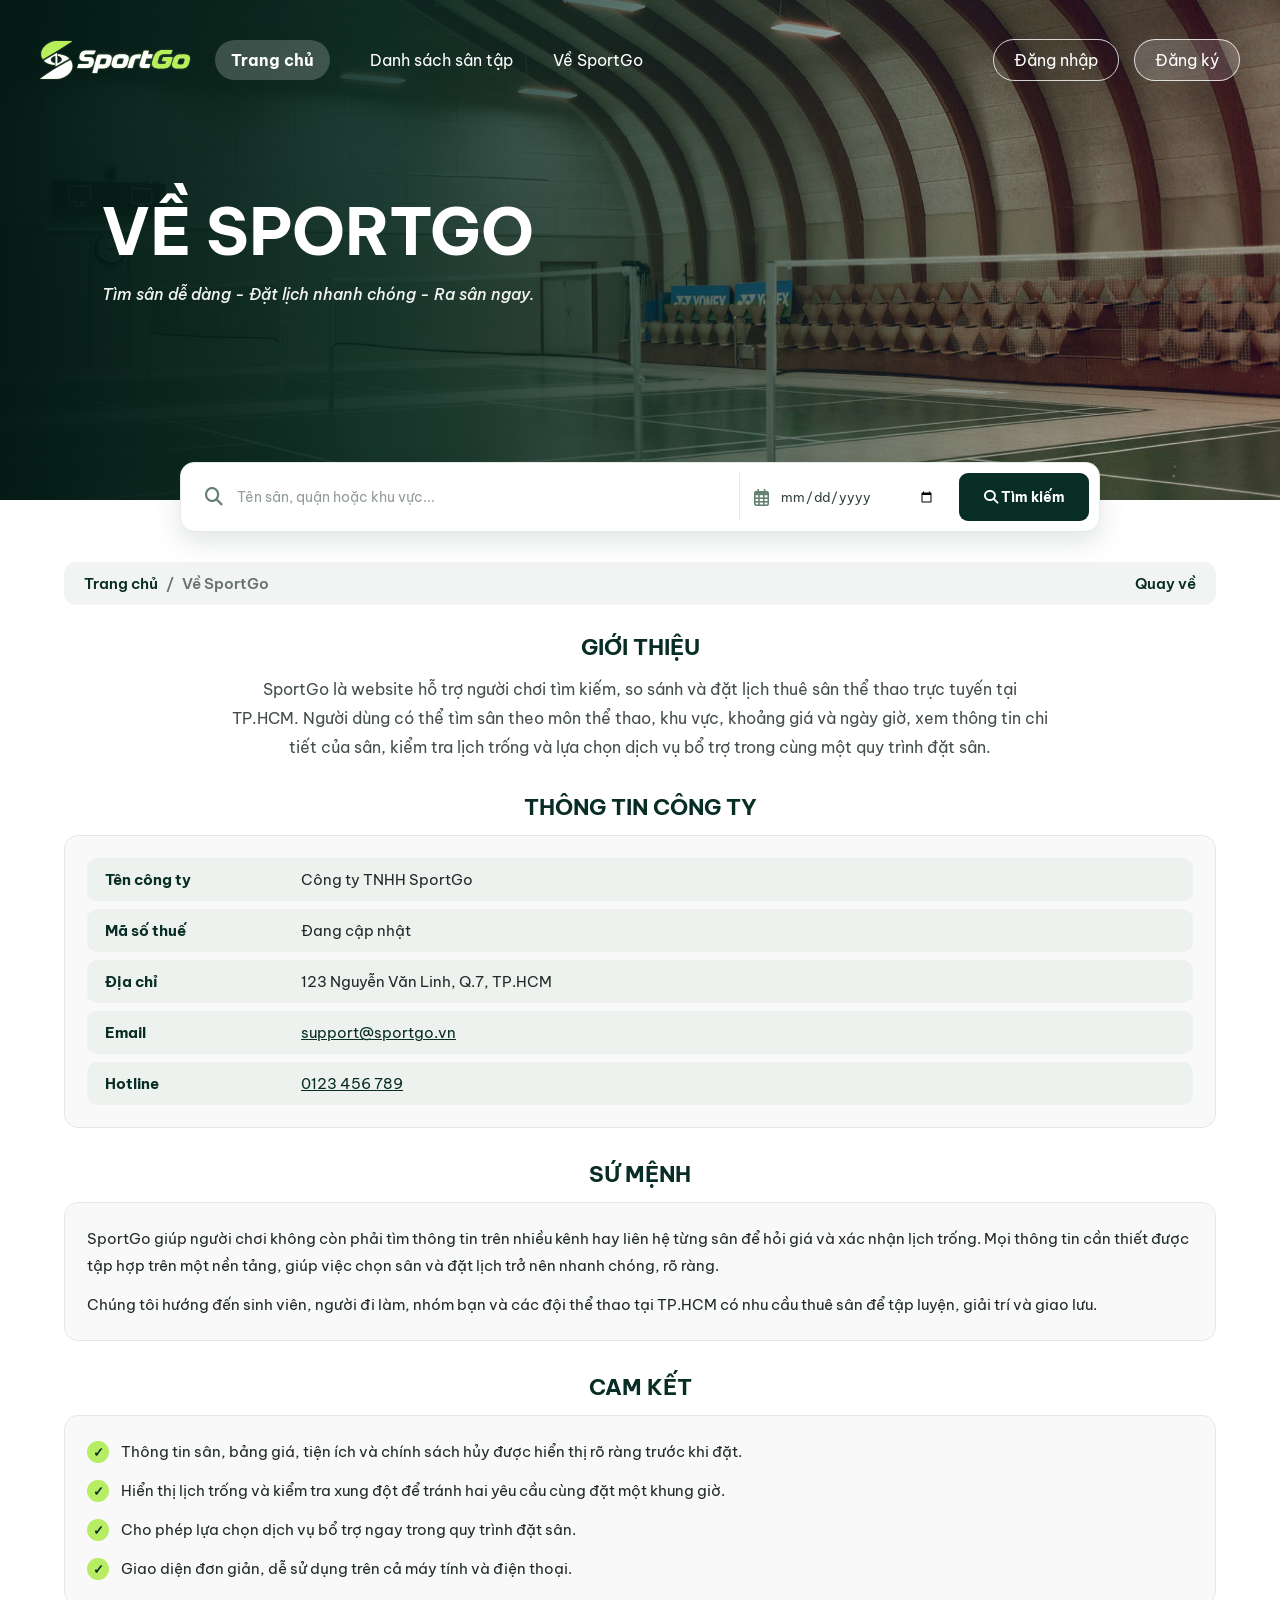
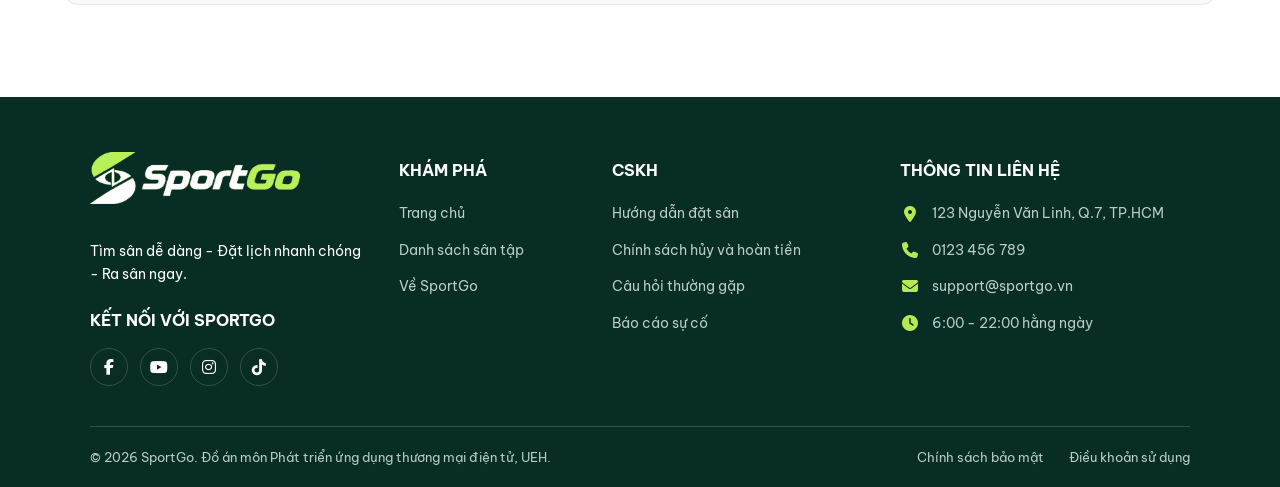
==== commit defd0361: "tìm kiếm + lọc theo danh mục" ====
--- a/SportGo_project/Front-end/about.html
+++ b/SportGo_project/Front-end/about.html
@@ -43,10 +43,6 @@
                 <li><a href="about.html">Về SportGo</a></li>
             </ul>
         </nav>
-        <a href="courts.html" class="header-search" aria-label="Tìm kiếm sân">
-            <i class="fa-solid fa-magnifying-glass"></i>
-        </a>
-
         <div class="header-actions header-actions--guest">
             <a href="login.html" class="auth-link">Đăng nhập</a>
             <a href="signup.html" class="auth-link auth-link--primary">Đăng ký</a>
@@ -58,6 +54,37 @@
             <p>Tìm sân dễ dàng - Đặt lịch nhanh chóng - Ra sân ngay.</p>
         </div>
     </header>
+
+    <section class="home-search-section" aria-label="Tìm kiếm sân thể thao">
+        <form class="home-search-form" action="courts.html" method="get">
+            <div class="home-search-input">
+                <i class="fa-solid fa-magnifying-glass" aria-hidden="true"></i>
+                <label class="visually-hidden" for="site-search-keyword">Tên sân hoặc khu vực</label>
+                <input
+                    type="search"
+                    id="site-search-keyword"
+                    name="keyword"
+                    placeholder="Tên sân, quận hoặc khu vực..."
+                >
+            </div>
+
+            <div class="home-search-date">
+                <i class="fa-regular fa-calendar-days" aria-hidden="true"></i>
+                <label class="visually-hidden" for="site-search-date">Ngày muốn đặt sân</label>
+                <input
+                    type="date"
+                    id="site-search-date"
+                    name="date"
+                    aria-label="Chọn ngày muốn đặt sân"
+                >
+            </div>
+
+            <button type="submit" class="home-search-button">
+                <i class="fa-solid fa-magnifying-glass" aria-hidden="true"></i>
+                Tìm kiếm
+            </button>
+        </form>
+    </section>
 
 
     <!-- ================================
--- a/SportGo_project/Front-end/CSS/style.css
+++ b/SportGo_project/Front-end/CSS/style.css
@@ -630,6 +630,16 @@
     background-color: var(--color-white);
 }
 
+.court-search-empty {
+    grid-column: 1 / -1;
+    margin: 0;
+    padding: 24px;
+    border: 1px solid #e5e9e6;
+    border-radius: 12px;
+    color: #68736e;
+    text-align: center;
+}
+
 .court-card-image {
     position: relative;
     display: flex;
@@ -646,6 +656,7 @@
     display: block;
     width: 100%;
     height: 100%;
+    object-fit: cover;
 }
 
 .court-card-status {
@@ -1006,7 +1017,6 @@
         gap: 10px 16px;
         padding: 10px 16px;
     }
-
     .header-logo {
         flex: 0 0 auto;
     }
@@ -1901,7 +1911,7 @@
 
 /* =========================================
    13. TRANG CHỦ SPORTGO
-   Các class home- chỉ áp dụng cho index.html
+   Thanh tìm kiếm dùng chung với các trang có banner
 ========================================= */
 
 .home-main {
@@ -1946,6 +1956,17 @@
     gap: 12px;
     min-width: 0;
     padding: 0 14px;
+}
+
+.home-search-input input {
+    width: 100%;
+    min-width: 0;
+    height: 48px;
+    border: 0;
+    outline: none;
+    color: #202a26;
+    font-family: var(--font-main);
+    font-size: 13px;
 }
 
 .home-search-input i {
@@ -1982,6 +2003,36 @@
     cursor: pointer;
     transition: background-color 0.2s, transform 0.2s;
 }
+/* CHỌN NGÀY ĐẶT SÂN */
+.home-search-date {
+    display: flex;
+    align-items: center;
+    gap: 10px;
+    min-width: 210px;
+    padding: 0 14px;
+    border-left: 1px solid #e4eae4;
+}
+
+.home-search-date i {
+    color: #668174;
+    font-size: 17px;
+}
+
+.home-search-date input {
+    width: 100%;
+    height: 48px;
+    border: none;
+    outline: none;
+    background: transparent;
+    color: #34443b;
+    font-family: var(--font-main);
+    font-size: 13px;
+    cursor: pointer;
+}
+
+.home-search-date input::-webkit-calendar-picker-indicator {
+    cursor: pointer;
+}
 
 .home-search-button:hover {
     background: #145344;
@@ -1999,9 +2050,9 @@
 
 .home-eyebrow {
     display: inline-block;
-    margin-bottom: 7px;
+    margin-bottom: 9px;
     color: #668174;
-    font-size: 11px;
+    font-size: 13px;
     font-weight: 700;
     letter-spacing: 1.5px;
 }
@@ -2055,7 +2106,7 @@
 
 .home-featured-section {
     padding-top: 58px;
-    padding-bottom: 42px;
+    padding-bottom: 1px;
 }
 
 .home-court-grid {
@@ -2231,17 +2282,11 @@
 
 /* Banner riêng giữa trang chủ */
 .home-promo-banner {
-    margin-top: 8px;
-    margin-bottom: 58px;
+    margin-top: 0px;
+    margin-bottom: 0px;
 }
 
 /* BANNER QUẢNG BÁ TRANG CHỦ */
-
-.home-promo-banner {
-    margin-top: 8px;
-    margin-bottom: 58px;
-}
-
 .home-promo-link {
     display: block;
     width: 100%;
@@ -2269,7 +2314,7 @@
 
 /* Hai bảng sân gần bạn và sân tuyển chọn */
 .home-discovery-section {
-    padding-bottom: 60px;
+    padding-bottom: 90px;
 }
 
 .home-discovery-grid {
@@ -2417,7 +2462,7 @@
 
 /* Hướng dẫn đặt sân */
 .home-booking-section {
-    padding: 65px 0 70px;
+    padding: 60px 0 60px;
     background: #0B332A;
 }
 
@@ -2656,30 +2701,6 @@
         padding: 20px 15px;
     }
 }
-/* ICON TÌM KIẾM HEADER */
-.header-search {
-    display: flex;
-    align-items: center;
-    justify-content: center;
-
-    width: 42px;
-    height: 42px;
-
-    margin-left: auto;
-
-    border-radius: 50%;
-    color: #ffffff;
-    font-size: 18px;
-
-    text-decoration: none;
-    transition: all 0.3s ease;
-}
-
-.header-search:hover {
-    background: rgba(183, 237, 98, 0.2);
-    color: #B7ED62;
-}
-
 /* ==================================================
    14. TRANG CHI TIẾT SÂN
    CSS bổ sung từ file chi tiết sân
@@ -3680,3 +3701,152 @@
         box-sizing: border-box;
     }
 }
+@media (max-width: 768px) {
+    .header-container {
+        display: flex;
+        flex-wrap: wrap;
+        align-items: center;
+        row-gap: 10px;
+        padding: 10px 0;
+    }
+
+    .header-logo {
+        order: 1;
+        max-width: 150px;
+    }
+
+    .header-actions {
+        order: 2;
+        flex: 0 0 100%;
+        justify-content: center;
+        margin-left: 0;
+        gap: 10px;
+    }
+
+    .main-nav {
+        order: 3;
+        flex: 0 0 100%;
+        justify-content: center;
+        flex-wrap: wrap;
+        gap: 8px 16px;
+    }
+
+    .main-nav a {
+        font-size: 13px;
+    }
+}
+
+/* =================================
+   BOOKING FORM
+================================= */
+
+#court-booking {
+    background: #f3f6f4;
+    border: 1px solid #e0e8e3;
+    border-radius: 18px;
+    padding: 30px;
+    margin-top: 30px;
+}
+
+#court-booking h2 {
+    font-size: 25px;
+    font-weight: 700;
+    color: #082d25;
+    margin-bottom: 25px;
+}
+
+.booking-form {
+    display: flex;
+    flex-direction: column;
+    gap: 24px;
+}
+
+.booking-form-grid {
+    display: grid;
+    grid-template-columns: 1fr 1fr;
+    gap: 22px;
+}
+
+.booking-field {
+    display: flex;
+    flex-direction: column;
+    gap: 10px;
+}
+
+.booking-field label {
+    font-size: 15px;
+    font-weight: 600;
+    color: #173d32;
+}
+
+.booking-field input,
+.booking-field select {
+    width: 100%;
+    height: 50px;
+    padding: 0 15px;
+
+    font-family: inherit;
+    font-size: 15px;
+    font-weight: 400;
+    color: #173d32;
+
+    background: #ffffff;
+    border: 1px solid #dce5df;
+    border-radius: 10px;
+
+    outline: none;
+    transition: all 0.25s ease;
+}
+
+.booking-field input:focus,
+.booking-field select:focus {
+    border-color: #0b5945;
+    box-shadow: 0 0 0 3px rgba(11, 89, 69, 0.1);
+}
+
+.booking-field input:hover,
+.booking-field select:hover {
+    border-color: #9db9aa;
+}
+
+.booking-submit {
+    width: fit-content;
+    min-width: 205px;
+    height: 52px;
+    padding: 0 25px;
+
+    background: #082d25;
+    color: #f5d85e;
+
+    font-family: inherit;
+    font-size: 15px;
+    font-weight: 700;
+
+    border: none;
+    border-radius: 11px;
+    cursor: pointer;
+
+    transition: all 0.25s ease;
+}
+
+.booking-submit:hover {
+    background: #10513f;
+    transform: translateY(-2px);
+    box-shadow: 0 5px 14px rgba(8, 45, 37, 0.15);
+}
+
+/* Responsive */
+@media (max-width: 768px) {
+    #court-booking {
+        padding: 22px 18px;
+    }
+
+    .booking-form-grid {
+        grid-template-columns: 1fr;
+        gap: 18px;
+    }
+
+    .booking-submit {
+        width: 100%;
+    }
+}
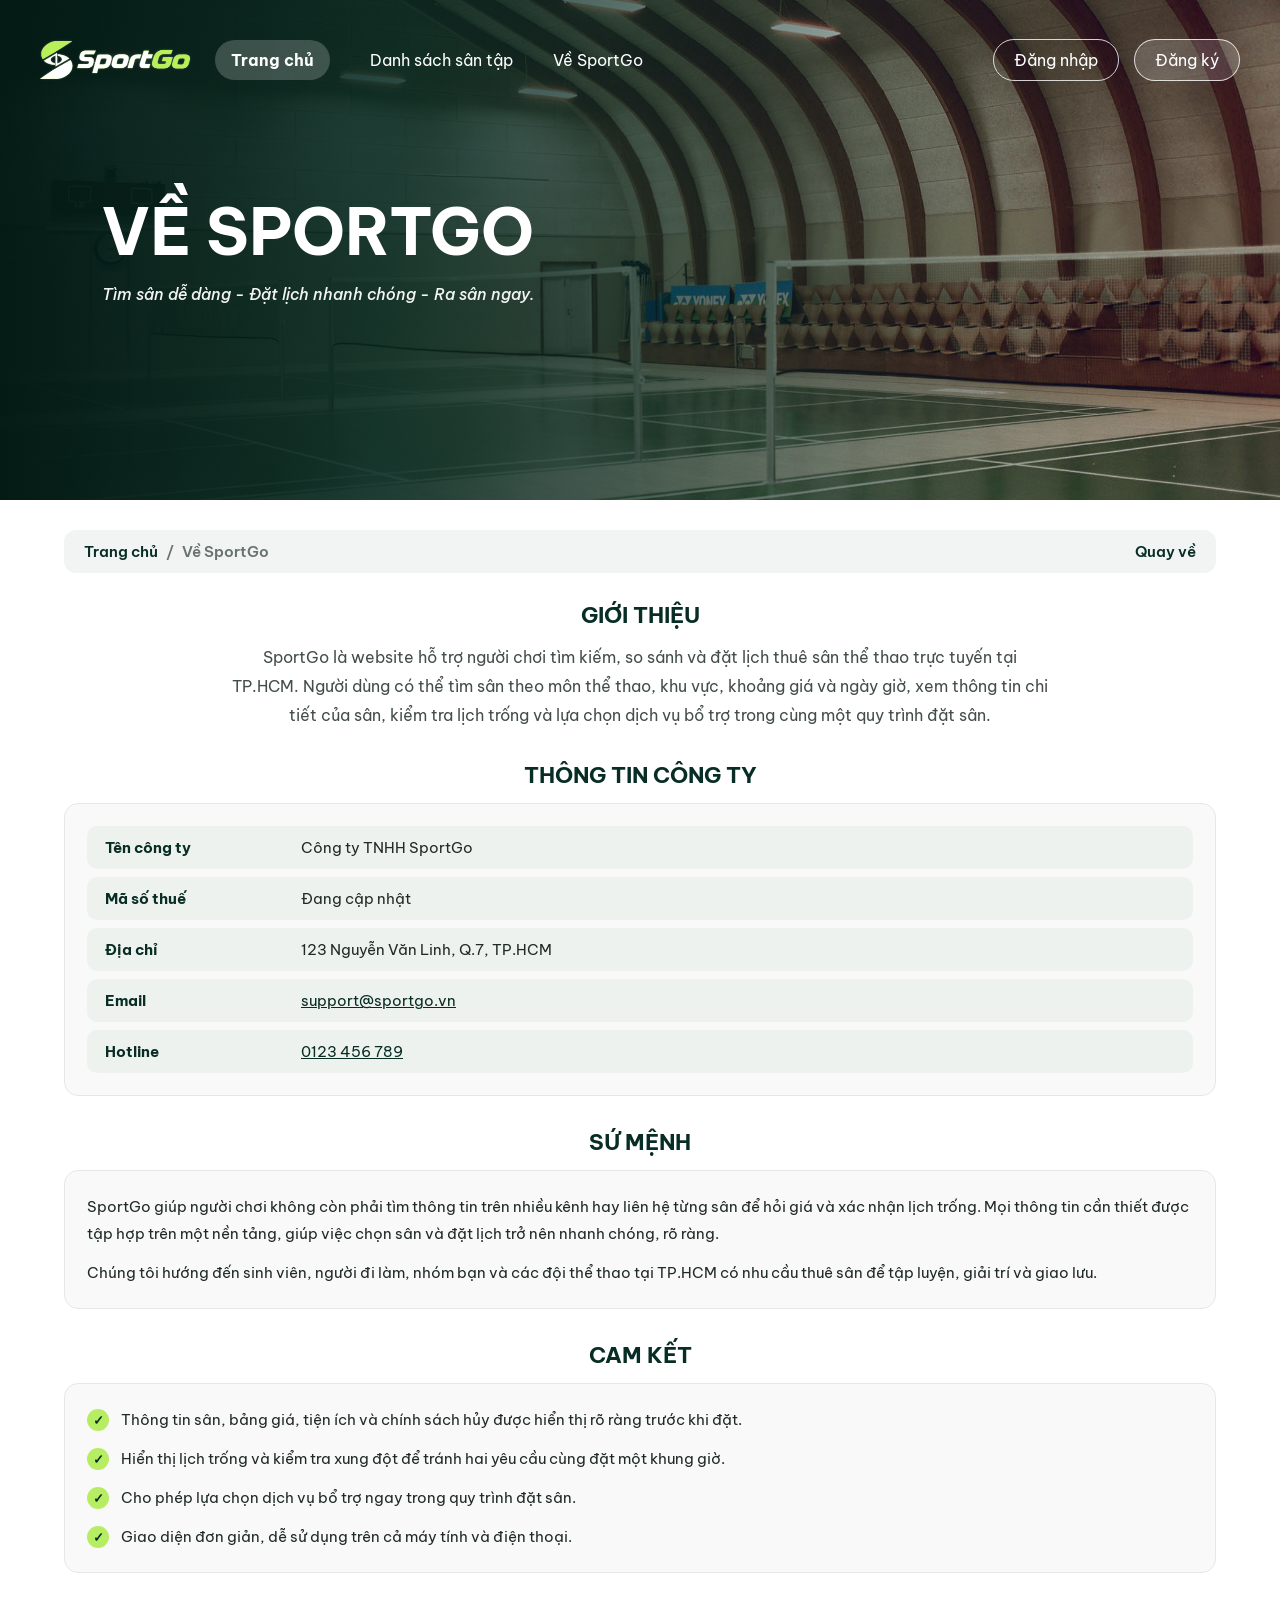
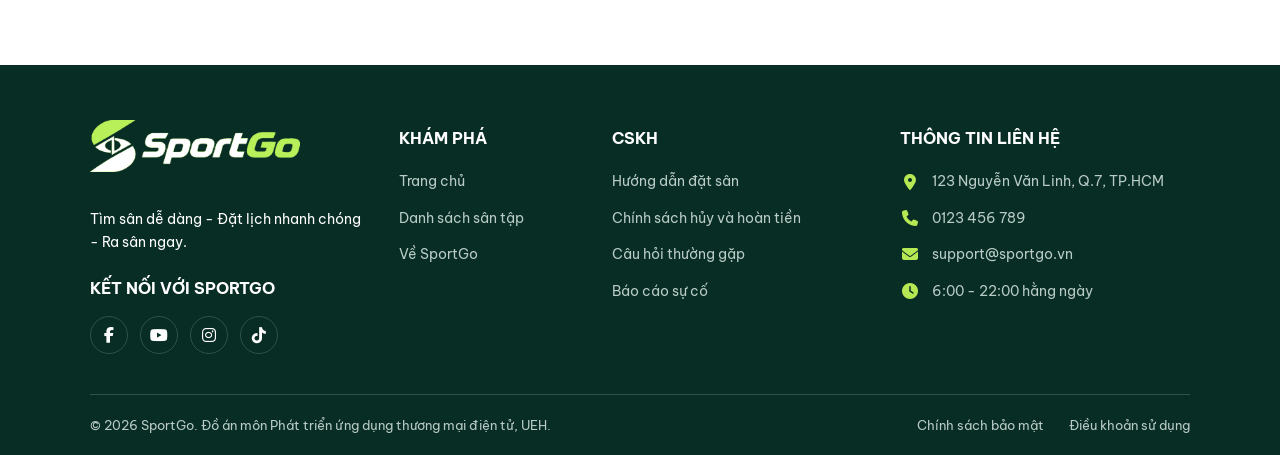
==== commit 13e845ae: "lịch đặt sân" ====
--- a/SportGo_project/Front-end/about.html
+++ b/SportGo_project/Front-end/about.html
@@ -55,38 +55,6 @@
         </div>
     </header>
 
-    <section class="home-search-section" aria-label="Tìm kiếm sân thể thao">
-        <form class="home-search-form" action="courts.html" method="get">
-            <div class="home-search-input">
-                <i class="fa-solid fa-magnifying-glass" aria-hidden="true"></i>
-                <label class="visually-hidden" for="site-search-keyword">Tên sân hoặc khu vực</label>
-                <input
-                    type="search"
-                    id="site-search-keyword"
-                    name="keyword"
-                    placeholder="Tên sân, quận hoặc khu vực..."
-                >
-            </div>
-
-            <div class="home-search-date">
-                <i class="fa-regular fa-calendar-days" aria-hidden="true"></i>
-                <label class="visually-hidden" for="site-search-date">Ngày muốn đặt sân</label>
-                <input
-                    type="date"
-                    id="site-search-date"
-                    name="date"
-                    aria-label="Chọn ngày muốn đặt sân"
-                >
-            </div>
-
-            <button type="submit" class="home-search-button">
-                <i class="fa-solid fa-magnifying-glass" aria-hidden="true"></i>
-                Tìm kiếm
-            </button>
-        </form>
-    </section>
-
-
     <!-- ================================
          2. NỘI DUNG TRANG GIỚI THIỆU
     ================================= -->
--- a/SportGo_project/Front-end/CSS/style.css
+++ b/SportGo_project/Front-end/CSS/style.css
@@ -1402,6 +1402,22 @@
 
 .booking-table tbody tr:hover {
     background: #FAFCF8;
+}
+
+.booking-history-message {
+    margin: 18px 0 0;
+    color: #78847D;
+    font-size: 13px;
+}
+
+.booking-history-message--error {
+    color: #B84036;
+}
+
+.booking-history-empty {
+    padding: 28px 16px !important;
+    color: #78847D !important;
+    text-align: center;
 }
 
 
@@ -3767,6 +3783,245 @@
     gap: 22px;
 }
 
+.booking-schedule {
+    display: grid;
+    gap: 12px;
+    padding: 18px;
+    border: 1px solid #dce5df;
+    border-radius: 12px;
+    background: #ffffff;
+}
+
+.booking-schedule h3,
+.booking-schedule-hint,
+.booking-schedule-message {
+    margin: 0;
+}
+
+.booking-schedule h3 {
+    color: #173d32;
+    font-size: 17px;
+}
+
+.booking-schedule-hint,
+.booking-schedule-message {
+    color: #68736e;
+    font-size: 13px;
+}
+
+.booking-schedule-legend {
+    display: flex;
+    flex-wrap: wrap;
+    gap: 14px;
+    color: #45554d;
+    font-size: 12px;
+}
+
+.booking-schedule-legend span {
+    display: inline-flex;
+    align-items: center;
+    gap: 6px;
+}
+
+.booking-legend-dot {
+    width: 10px;
+    height: 10px;
+    border-radius: 50%;
+}
+
+.booking-legend-dot--available {
+    background: #b7ed62;
+}
+
+.booking-legend-dot--booked {
+    background: #d7ddda;
+}
+
+.booking-legend-dot--selected {
+    background: #0b5945;
+}
+
+.booking-schedule-grid {
+    max-width: 100%;
+    overflow: auto;
+    border: 1px solid #dce5df;
+    border-radius: 10px;
+}
+
+.booking-schedule-table {
+    width: max-content;
+    min-width: 100%;
+    border-collapse: separate;
+    border-spacing: 0;
+    white-space: nowrap;
+}
+
+.booking-schedule-table th,
+.booking-schedule-table td {
+    padding: 0;
+    border-right: 1px solid #e5e9e6;
+    border-bottom: 1px solid #e5e9e6;
+    background: #ffffff;
+    text-align: center;
+}
+
+.booking-schedule-table th {
+    padding: 8px 6px;
+}
+
+.booking-schedule-table thead th {
+    position: sticky;
+    top: 0;
+    z-index: 1;
+    background: #f3f6f4;
+    color: #173d32;
+    font-size: 12px;
+}
+
+.booking-schedule-table th:first-child {
+    position: sticky;
+    left: 0;
+    z-index: 2;
+    min-width: 110px;
+    background: #f3f6f4;
+    text-align: left;
+}
+
+.booking-schedule-table thead th:first-child {
+    z-index: 3;
+}
+
+.booking-schedule-table tr:last-child th,
+.booking-schedule-table tr:last-child td {
+    border-bottom: 0;
+}
+
+.booking-schedule-table th:last-child,
+.booking-schedule-table td:last-child {
+    border-right: 0;
+}
+
+.booking-slot {
+    display: grid;
+    place-items: center;
+    width: 100%;
+    min-width: 42px;
+    height: 38px;
+    padding: 0;
+    border: 0;
+    border-radius: 0;
+    background: #f3fae8;
+    color: #173d32;
+    font: inherit;
+    vertical-align: middle;
+}
+
+.booking-slot--available {
+    cursor: pointer;
+}
+
+.booking-slot--available:hover,
+.booking-slot--selected {
+    border-color: #0b5945;
+    background: #e3f2d2;
+}
+
+.booking-slot--selected {
+    box-shadow: inset 0 0 0 1px #0b5945;
+}
+
+.booking-slot--booked {
+    border-color: #d7ddda;
+    background: #edf0ee;
+    color: #747d78;
+    cursor: not-allowed;
+}
+
+.booking-slot strong {
+    font-size: 14px;
+}
+
+.booking-schedule-empty {
+    margin: 0;
+    padding: 14px;
+    color: #68736e;
+    font-size: 14px;
+}
+
+.booking-schedule-message {
+    color: #0b5945;
+}
+
+.booking-selection-summary {
+    display: grid;
+    gap: 8px;
+    padding: 14px;
+    border-radius: 10px;
+    background: #f3f6f4;
+}
+
+.booking-selection-summary h4,
+.booking-selection-summary p {
+    margin: 0;
+}
+
+.booking-selection-summary h4 {
+    color: #173d32;
+    font-size: 15px;
+}
+
+.booking-selection-summary > p:not(.booking-total) {
+    color: #68736e;
+    font-size: 13px;
+}
+
+.booking-selection-summary ul {
+    display: grid;
+    gap: 6px;
+    margin: 0;
+    padding: 0;
+    list-style: none;
+}
+
+.booking-selection-summary li,
+.booking-total {
+    display: flex;
+    align-items: center;
+    justify-content: space-between;
+    gap: 12px;
+    color: #45554d;
+    font-size: 13px;
+}
+
+.booking-selection-summary li strong,
+.booking-total strong {
+    color: #173d32;
+}
+
+.booking-total {
+    padding-top: 9px;
+    border-top: 1px solid #dce5df;
+}
+
+.booking-total strong {
+    font-size: 17px;
+}
+
+#booking-message {
+    min-height: 1.5em;
+    color: #0b5945;
+    font-weight: 600;
+}
+
+#booking-message.booking-message--error,
+#booking-schedule-message:empty {
+    color: #68736e;
+}
+
+.booking-message--error {
+    color: #b42318 !important;
+}
+
 .booking-field {
     display: flex;
     flex-direction: column;
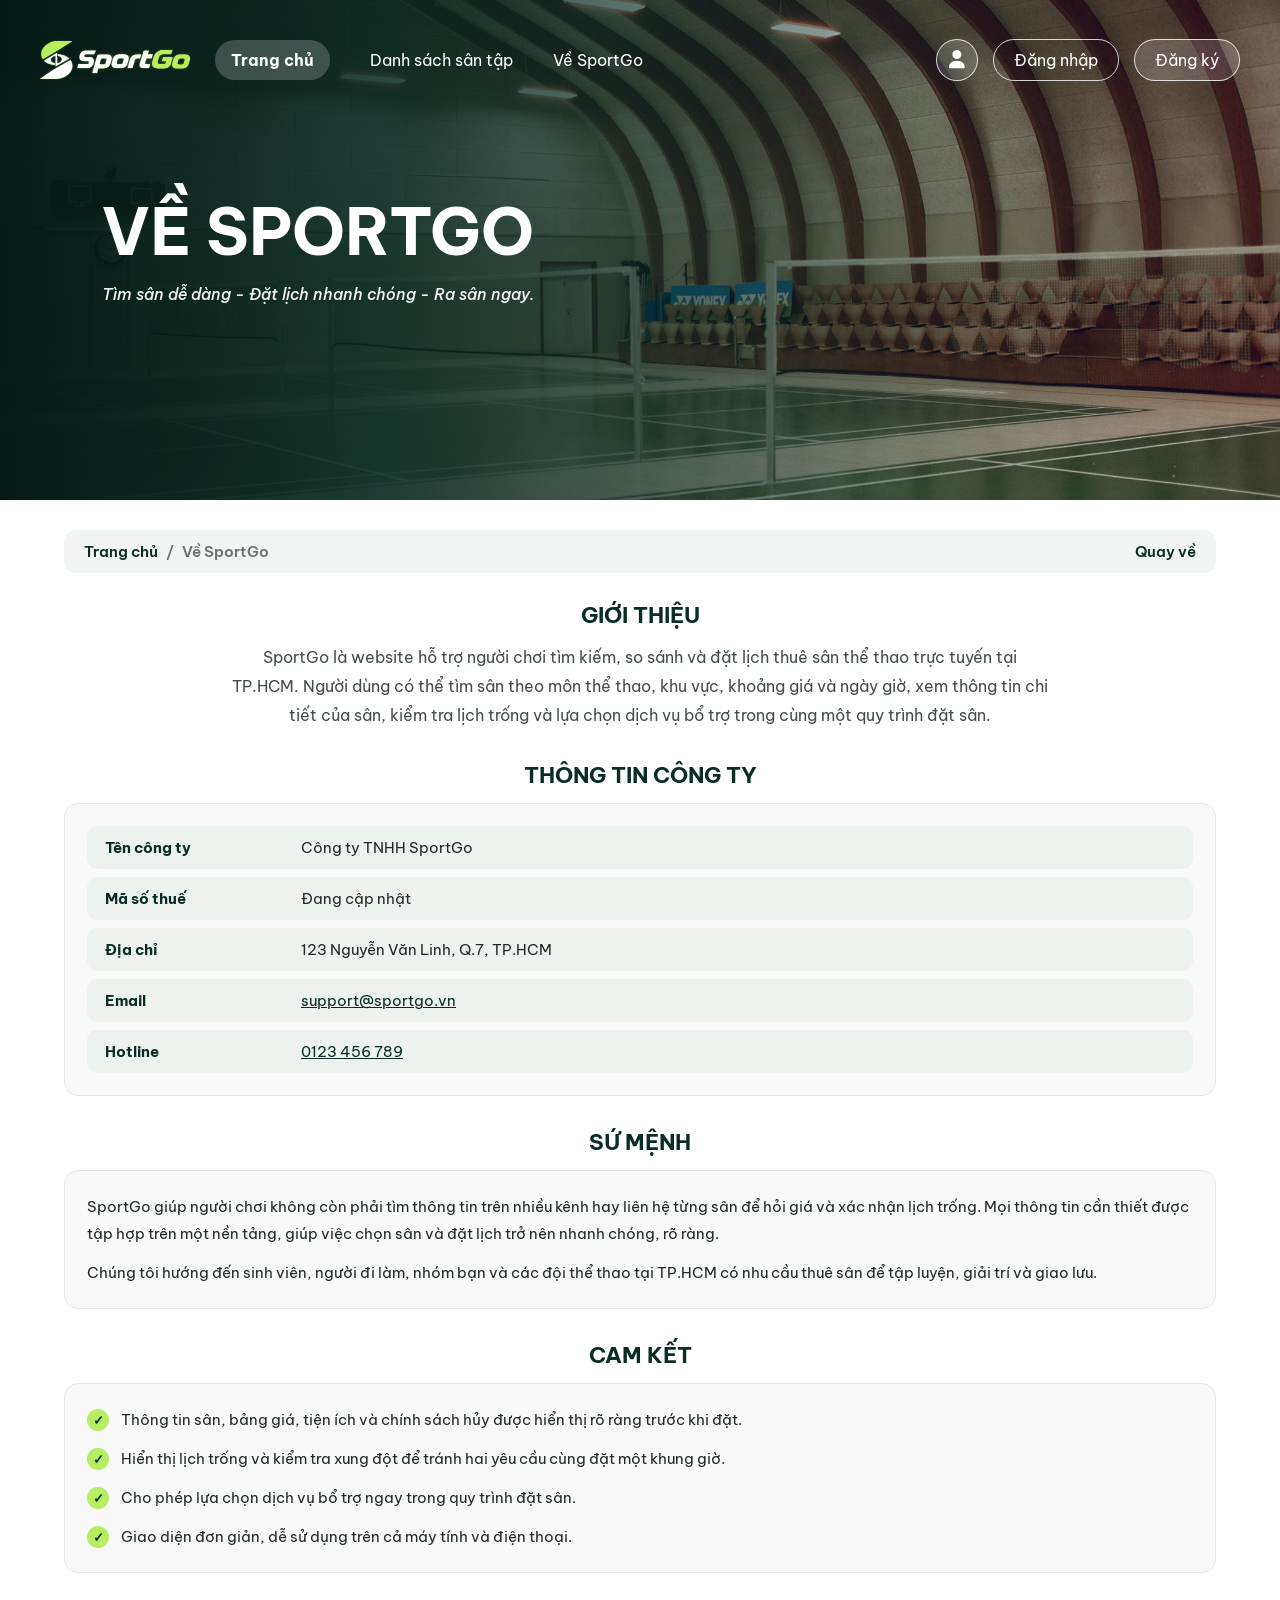
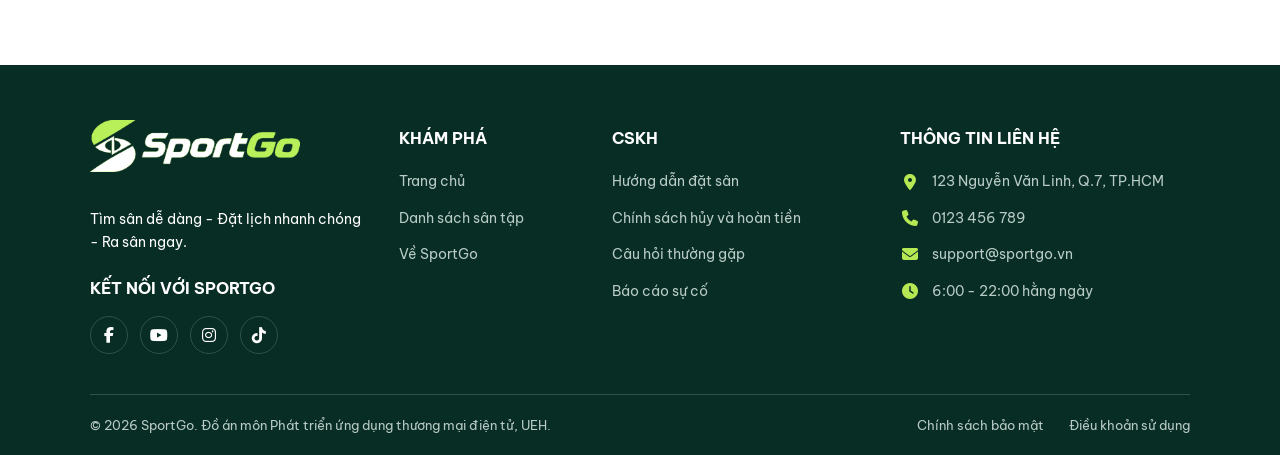
==== commit 99626fcb: "update header" ====
--- a/SportGo_project/Front-end/about.html
+++ b/SportGo_project/Front-end/about.html
@@ -44,6 +44,7 @@
             </ul>
         </nav>
         <div class="header-actions header-actions--guest">
+        <a href="profile.html" class="account-icon" aria-label="Tài khoản của tôi" title="Tài khoản của tôi"><i class="fa-solid fa-user"></i></a>
             <a href="login.html" class="auth-link">Đăng nhập</a>
             <a href="signup.html" class="auth-link auth-link--primary">Đăng ký</a>
         </div>
--- a/SportGo_project/Front-end/CSS/style.css
+++ b/SportGo_project/Front-end/CSS/style.css
@@ -4104,4 +4104,560 @@
     .booking-submit {
         width: 100%;
     }
-}+}
+
+/* =========================================
+   BOOKING HISTORY - LỊCH SỬ ĐẶT SÂN
+========================================= */
+
+/* Ảnh và thông tin sân */
+.booking-court-info {
+    display: flex;
+    align-items: center;
+    gap: 12px;
+    min-width: 180px;
+}
+
+.booking-court-image {
+    width: 76px;
+    height: 58px;
+    flex-shrink: 0;
+    object-fit: cover;
+    border-radius: 9px;
+    background: #e8eee9;
+}
+
+.booking-court-info strong {
+    display: block;
+    color: #174B39;
+    font-size: 13px;
+    line-height: 1.5;
+}
+
+.booking-court-info small {
+    display: block;
+    margin-top: 4px;
+    color: #78847D;
+    font-size: 11px;
+}
+
+/* Thành tiền */
+.booking-price {
+    color: #174B39;
+    font-size: 14px;
+    white-space: nowrap;
+}
+
+/* Nhóm nút thao tác */
+.booking-actions {
+    display: flex;
+    flex-wrap: wrap;
+    gap: 7px;
+}
+
+.booking-action-edit,
+.booking-action-delete {
+    display: inline-flex;
+    align-items: center;
+    justify-content: center;
+    gap: 6px;
+    padding: 8px 11px;
+    border: none;
+    border-radius: 7px;
+    font-family: inherit;
+    font-size: 12px;
+    font-weight: 600;
+    cursor: pointer;
+    transition: 0.2s ease;
+}
+
+.booking-action-edit {
+    background: #e8f2e9;
+    color: #174B39;
+}
+
+.booking-action-edit:hover {
+    background: #d5e9d8;
+}
+
+.booking-action-delete {
+    background: #fbe9e7;
+    color: #b84036;
+}
+
+.booking-action-delete:hover {
+    background: #f5d4d0;
+}
+
+/* Dòng chỉnh sửa */
+.booking-edit-row > td {
+    padding: 20px !important;
+    background: #f5f8f5;
+}
+
+.booking-edit-form {
+    padding: 20px;
+    border: 1px solid #dce7df;
+    border-radius: 12px;
+    background: #ffffff;
+}
+
+.booking-edit-form h4 {
+    margin: 0 0 18px;
+    color: #174B39;
+    font-size: 16px;
+}
+
+.booking-edit-grid {
+    display: grid;
+    grid-template-columns: repeat(3, minmax(0, 1fr));
+    gap: 15px;
+}
+
+.booking-edit-grid > div {
+    display: flex;
+    flex-direction: column;
+    gap: 8px;
+}
+
+.booking-edit-grid label {
+    color: #43534a;
+    font-size: 13px;
+    font-weight: 600;
+}
+
+.booking-edit-grid input,
+.booking-edit-grid select {
+    width: 100%;
+    height: 44px;
+    padding: 0 12px;
+    border: 1px solid #dce5df;
+    border-radius: 8px;
+    background: #ffffff;
+    color: #174B39;
+    font-family: inherit;
+    font-size: 13px;
+    outline: none;
+}
+
+.booking-edit-grid input:focus,
+.booking-edit-grid select:focus {
+    border-color: #174B39;
+    box-shadow: 0 0 0 3px rgba(23, 75, 57, 0.1);
+}
+
+.booking-edit-note {
+    margin: 14px 0;
+    color: #78847D;
+    font-size: 12px;
+    line-height: 1.6;
+}
+
+.booking-edit-actions {
+    display: flex;
+    flex-wrap: wrap;
+    gap: 10px;
+}
+
+.booking-save-btn,
+.booking-cancel-btn {
+    min-height: 40px;
+    padding: 0 17px;
+    border: none;
+    border-radius: 8px;
+    font-family: inherit;
+    font-size: 13px;
+    font-weight: 600;
+    cursor: pointer;
+}
+
+.booking-save-btn {
+    background: #174B39;
+    color: #ffffff;
+}
+
+.booking-save-btn:hover {
+    background: #0b3529;
+}
+
+.booking-cancel-btn {
+    background: #edf1ee;
+    color: #43534a;
+}
+
+.booking-cancel-btn:hover {
+    background: #dfe7e1;
+}
+
+/* Responsive */
+@media (max-width: 768px) {
+    .booking-edit-grid {
+        grid-template-columns: 1fr;
+    }
+
+    .booking-edit-form {
+        padding: 15px;
+    }
+
+    .booking-court-image {
+        width: 65px;
+        height: 52px;
+    }
+
+    .booking-actions {
+        flex-direction: column;
+    }
+
+    .booking-action-edit,
+    .booking-action-delete {
+        width: 100%;
+    }
+}
+
+/* =========================================
+   TRANG HÓA ĐƠN / THANH TOÁN (checkout.html)
+========================================= */
+
+.checkout-page {
+    width: 100%;
+    padding: 40px 7% 60px;
+    background-color: #FAFAF6;
+}
+
+.checkout-container {
+    display: grid;
+    grid-template-columns: minmax(0, 1fr) minmax(0, 1fr);
+    align-items: start;
+    gap: 22px;
+    width: 100%;
+    max-width: 1200px;
+    margin: 0 auto;
+}
+
+/* Thẻ nội dung (giống .profile-content) */
+.checkout-card {
+    min-width: 0;
+    padding: 28px 30px;
+    border: 1px solid #E5E9E5;
+    border-radius: 24px;
+    background: #FFFFFF;
+}
+
+.checkout-card h2 {
+    margin: 0 0 18px;
+    padding-bottom: 14px;
+    border-bottom: 1px solid #B8D4C3;
+    color: #082D25;
+    font-size: 23px;
+    font-weight: 700;
+}
+
+/* ----- Cột trái: hóa đơn ----- */
+
+#invoice-info {
+    display: grid;
+    gap: 6px;
+    padding: 14px 16px;
+    margin-bottom: 16px;
+    border-radius: 10px;
+    background: #F0F5EB;
+    color: #43534A;
+    font-size: 14px;
+    line-height: 1.6;
+}
+
+#invoice-info p {
+    margin: 0;
+}
+
+#invoice-info strong {
+    color: #174B39;
+    font-size: 16px;
+}
+
+#invoice-info a {
+    color: #08713e;
+    font-weight: 600;
+}
+
+.checkout-table {
+    width: 100%;
+    border-collapse: collapse;
+    text-align: left;
+}
+
+.checkout-table th {
+    padding: 12px 10px;
+    background: #EDF4E8;
+    color: #174B39;
+    font-size: 12px;
+    font-weight: 700;
+    white-space: nowrap;
+}
+
+.checkout-table th:last-child,
+.checkout-table td:last-child {
+    text-align: right;
+}
+
+.checkout-table td {
+    padding: 14px 10px;
+    border-bottom: 1px solid #E8EAE6;
+    color: #303B36;
+    font-size: 13px;
+}
+
+.checkout-table tbody tr:hover {
+    background: #FAFCF8;
+}
+
+.checkout-total {
+    display: flex;
+    align-items: center;
+    justify-content: space-between;
+    gap: 12px;
+    margin: 18px 0 0;
+    padding: 14px 16px;
+    border-radius: 10px;
+    background: #F3F6F4;
+    color: #45554d;
+    font-size: 14px;
+}
+
+.checkout-total strong {
+    color: #173d32;
+    font-size: 20px;
+}
+
+/* ----- Cột phải: thông tin người đặt ----- */
+
+.checkout-field {
+    display: flex;
+    flex-direction: column;
+    gap: 8px;
+    margin-bottom: 16px;
+}
+
+.checkout-field label {
+    color: #173d32;
+    font-size: 14px;
+    font-weight: 600;
+}
+
+.checkout-field input,
+.checkout-field textarea {
+    width: 100%;
+    padding: 0 15px;
+    border: 1px solid #dce5df;
+    border-radius: 10px;
+    background: #FFFFFF;
+    color: #173d32;
+    font-family: inherit;
+    font-size: 14px;
+    outline: none;
+    transition: border-color 0.25s ease, box-shadow 0.25s ease;
+}
+
+.checkout-field input {
+    height: 48px;
+}
+
+.checkout-field textarea {
+    padding: 12px 15px;
+    resize: vertical;
+}
+
+.checkout-field input::placeholder,
+.checkout-field textarea::placeholder {
+    color: #A0AAA3;
+}
+
+.checkout-field input:hover,
+.checkout-field textarea:hover {
+    border-color: #9db9aa;
+}
+
+.checkout-field input:focus,
+.checkout-field textarea:focus {
+    border-color: #0b5945;
+    box-shadow: 0 0 0 3px rgba(11, 89, 69, 0.1);
+}
+
+/* Phương thức thanh toán */
+.checkout-payment {
+    display: grid;
+    gap: 10px;
+    margin: 0 0 16px;
+    padding: 14px 16px;
+    border: 1px solid #E3EAE1;
+    border-radius: 10px;
+    background: #FAFCF8;
+}
+
+.checkout-payment legend {
+    padding: 0 6px;
+    color: #174B39;
+    font-size: 14px;
+    font-weight: 600;
+}
+
+.checkout-payment label {
+    display: flex;
+    align-items: center;
+    gap: 10px;
+    color: #43534A;
+    font-size: 14px;
+    cursor: pointer;
+}
+
+.checkout-payment input {
+    width: 17px;
+    height: 17px;
+    accent-color: var(--color-dark);
+}
+
+/* Thông báo */
+.checkout-message {
+    min-height: 1.5em;
+    margin: 0 0 14px;
+    color: #0b5945;
+    font-size: 13px;
+    font-weight: 600;
+}
+
+.checkout-message--error {
+    color: #b42318;
+}
+
+/* Nút */
+.checkout-actions {
+    display: flex;
+    align-items: center;
+    justify-content: space-between;
+    gap: 14px;
+}
+
+.checkout-back {
+    color: #43534A;
+    font-size: 14px;
+    font-weight: 600;
+    text-decoration: none;
+}
+
+.checkout-back:hover {
+    color: #08713e;
+    text-decoration: underline;
+}
+
+.checkout-submit {
+    min-width: 100px;
+    height: 52px;
+    padding: 0 25px;
+    border: none;
+    border-radius: 11px;
+    background: #082d25;
+    color: #f5d85e;
+    font-family: inherit;
+    font-size: 15px;
+    font-weight: 700;
+    cursor: pointer;
+    transition: all 0.25s ease;
+}
+
+.checkout-submit:hover {
+    background: #10513f;
+    transform: translateY(-2px);
+    box-shadow: 0 5px 14px rgba(8, 45, 37, 0.15);
+}
+
+.checkout-submit:active {
+    transform: translateY(0);
+}
+
+.checkout-timer {
+    display: flex;
+    align-items: center;
+    justify-content: space-between;
+    gap: 12px;
+    margin: 0 0 16px;
+    padding: 12px 16px;
+    border-radius: 10px;
+    background: #FFF3CE;
+    color: #6b5400;
+    font-size: 14px;
+    font-weight: 600;
+}
+
+.checkout-timer strong {
+    font-size: 20px;
+    font-variant-numeric: tabular-nums;
+}
+
+.checkout-timer--warning {
+    color: #b42318;
+}
+
+
+/* Responsive */
+@media (max-width: 900px) {
+    .checkout-container {
+        grid-template-columns: 1fr;
+    }
+}
+
+@media (max-width: 600px) {
+    .checkout-page {
+        padding: 24px 5% 40px;
+    }
+
+    .checkout-card {
+        padding: 20px 18px;
+        border-radius: 18px;
+    }
+
+    .checkout-actions {
+        flex-direction: column-reverse;
+        align-items: stretch;
+    }
+
+    .checkout-submit {
+        width: 100%;
+    }
+
+    .checkout-back {
+        text-align: center;
+    }
+}
+
+/* Biểu tượng tài khoản trên header */
+.account-icon {
+    display: inline-flex;
+    align-items: center;
+    justify-content: center;
+    width: 42px;
+    height: 42px;
+    border: 1px solid rgba(255, 255, 255, 0.8);
+    border-radius: 50%;
+    background: rgba(255, 255, 255, 0.16);
+    color: var(--color-white);
+    font-size: 18px;
+    text-decoration: none;
+    transition: background-color 0.2s, color 0.2s, border-color 0.2s;
+}
+
+.account-icon:hover {
+    background-color: var(--color-accent);
+    border-color: var(--color-accent);
+    color: var(--color-dark);
+}
+
+.account-icon[aria-current="page"] {
+    background-color: var(--color-accent);
+    border-color: var(--color-accent);
+    color: var(--color-dark);
+}
+
+.account-icon:focus-visible {
+    outline: 2px solid var(--color-accent);
+    outline-offset: 4px;
+}
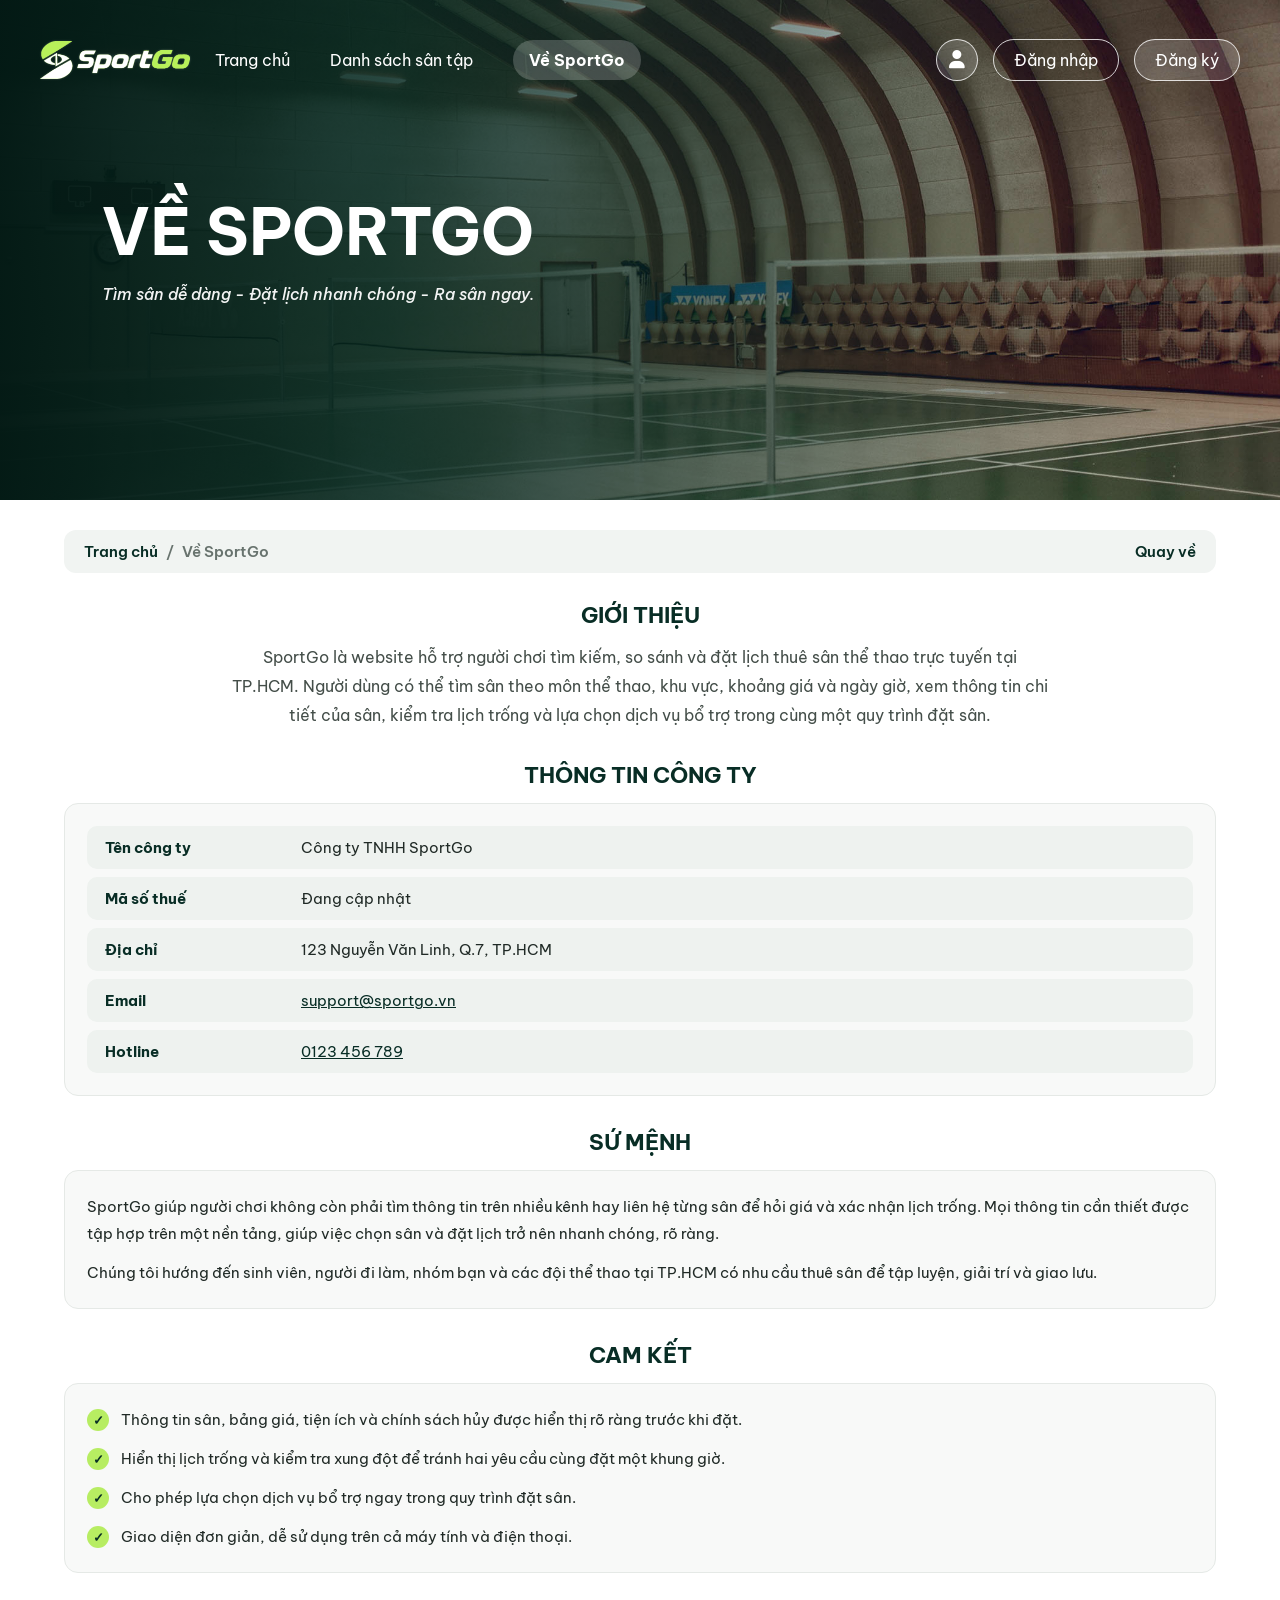
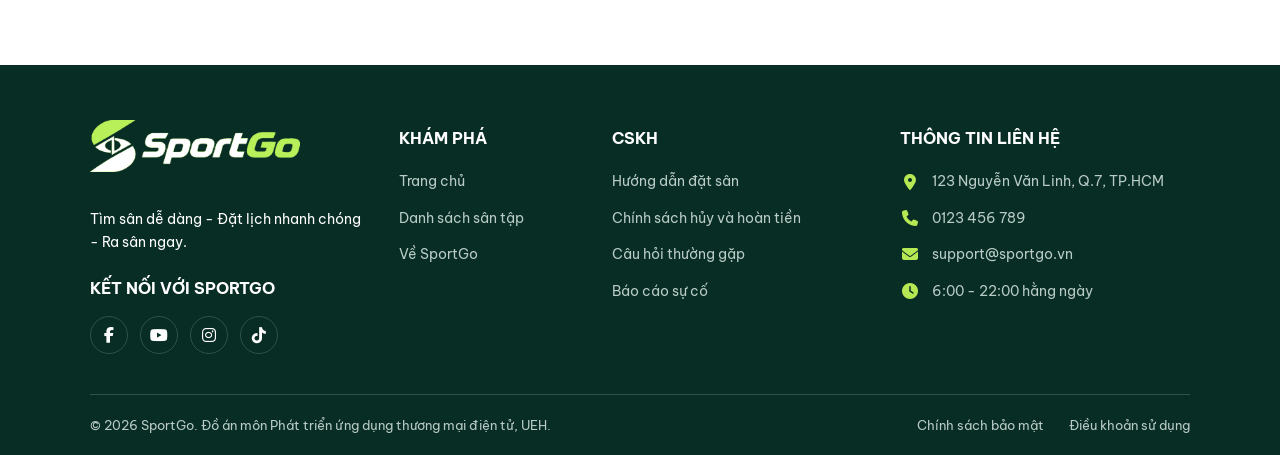
==== commit c8f43d98: "nô" ====
--- a/SportGo_project/Front-end/about.html
+++ b/SportGo_project/Front-end/about.html
@@ -1,220 +1,220 @@
-<!DOCTYPE html>
-<html lang="vi">
-
-<head>
-    <meta charset="UTF-8">
-    <meta name="viewport" content="width=device-width, initial-scale=1.0">
-
-    <meta name="description" content="Giới thiệu SportGo: website tìm kiếm và đặt lịch thuê sân thể thao trực tuyến tại TP.HCM.">
-
-    <title>SportGo | Về SportGo</title>
-
-    <!-- Favicon -->
-    <link rel="icon" type="image/png" href="images/logo-light.png">
-
-    <!-- Font chữ -->
-    <link rel="preconnect" href="https://fonts.googleapis.com">
-    <link rel="preconnect" href="https://fonts.gstatic.com" crossorigin>
-    <link href="https://fonts.googleapis.com/css2?family=Be+Vietnam+Pro:wght@400;500;600;700&display=swap" rel="stylesheet">
-
-    <!-- Font Awesome -->
-    <link rel="stylesheet" href="https://cdnjs.cloudflare.com/ajax/libs/font-awesome/6.5.2/css/all.min.css">
-
-    <!-- CSS chung -->
-    <link rel="stylesheet" href="CSS/style.css">
-</head>
-
-<body>
-
-    <!-- ================================
-         1. HEADER + BANNER
-    ================================= -->
-    <header class="site-header">
-    <div class="header-container">
-
-        <a href="index.html" class="header-logo">
-            <img src="images/logo-light.png" alt="SportGo">
-        </a>
-
-        <nav class="main-nav" aria-label="Menu chính">
-            <ul>
-                <li><a href="index.html" aria-current="page">Trang chủ</a></li>
-                <li><a href="courts.html">Danh sách sân tập</a></li>
-                <li><a href="about.html">Về SportGo</a></li>
-            </ul>
-        </nav>
-        <div class="header-actions header-actions--guest">
-        <a href="profile.html" class="account-icon" aria-label="Tài khoản của tôi" title="Tài khoản của tôi"><i class="fa-solid fa-user"></i></a>
-            <a href="login.html" class="auth-link">Đăng nhập</a>
-            <a href="signup.html" class="auth-link auth-link--primary">Đăng ký</a>
-        </div>
-
-    </div>
-        <div class="hero-content">
-            <h1>VỀ SPORTGO</h1>
-            <p>Tìm sân dễ dàng - Đặt lịch nhanh chóng - Ra sân ngay.</p>
-        </div>
-    </header>
-
-    <!-- ================================
-         2. NỘI DUNG TRANG GIỚI THIỆU
-    ================================= -->
-    <main id="main-content" class="about-section">
-
-        <!-- Thanh điều hướng phụ: breadcrumb + Quay về -->
-        <div class="about-topbar">
-            <nav class="about-breadcrumb" aria-label="Breadcrumb">
-                <ol>
-                    <li><a href="index.html">Trang chủ</a></li>
-                    <li aria-current="page">Về SportGo</li>
-                </ol>
-            </nav>
-            <a href="index.html" class="about-back">Quay về</a>
-        </div>
-
-        <!-- Giới thiệu chung -->
-        <section class="about-intro" aria-labelledby="about-intro-title">
-            <h2 id="about-intro-title" class="about-heading">Giới thiệu</h2>
-            <p>
-                SportGo là website hỗ trợ người chơi tìm kiếm, so sánh và đặt lịch thuê sân thể thao
-                trực tuyến tại TP.HCM. Người dùng có thể tìm sân theo môn thể thao, khu vực, khoảng giá
-                và ngày giờ, xem thông tin chi tiết của sân, kiểm tra lịch trống và lựa chọn dịch vụ
-                bổ trợ trong cùng một quy trình đặt sân.
-            </p>
-        </section>
-
-        <!-- Thông tin công ty -->
-        <section class="about-block" aria-labelledby="about-company-title">
-            <h2 id="about-company-title" class="about-heading">Thông tin công ty</h2>
-
-            <dl class="about-panel about-info">
-                <div class="about-info-row">
-                    <dt>Tên công ty</dt>
-                    <dd>Công ty TNHH SportGo</dd>
-                </div>
-                <div class="about-info-row">
-                    <dt>Mã số thuế</dt>
-                    <dd>Đang cập nhật</dd>
-                </div>
-                <div class="about-info-row">
-                    <dt>Địa chỉ</dt>
-                    <dd><address>123 Nguyễn Văn Linh, Q.7, TP.HCM</address></dd>
-                </div>
-                <div class="about-info-row">
-                    <dt>Email</dt>
-                    <dd><a href="mailto:support@sportgo.vn">support@sportgo.vn</a></dd>
-                </div>
-                <div class="about-info-row">
-                    <dt>Hotline</dt>
-                    <dd><a href="tel:0123456789">0123 456 789</a></dd>
-                </div>
-            </dl>
-        </section>
-
-        <!-- Sứ mệnh -->
-        <section class="about-block" aria-labelledby="about-mission-title">
-            <h2 id="about-mission-title" class="about-heading">Sứ mệnh</h2>
-
-            <div class="about-panel about-text">
-                <p>
-                    SportGo giúp người chơi không còn phải tìm thông tin trên nhiều kênh hay liên hệ
-                    từng sân để hỏi giá và xác nhận lịch trống. Mọi thông tin cần thiết được tập hợp
-                    trên một nền tảng, giúp việc chọn sân và đặt lịch trở nên nhanh chóng, rõ ràng.
-                </p>
-                <p>
-                    Chúng tôi hướng đến sinh viên, người đi làm, nhóm bạn và các đội thể thao tại
-                    TP.HCM có nhu cầu thuê sân để tập luyện, giải trí và giao lưu.
-                </p>
-            </div>
-        </section>
-
-        <!-- Cam kết -->
-        <section class="about-block" aria-labelledby="about-commitment-title">
-            <h2 id="about-commitment-title" class="about-heading">Cam kết</h2>
-
-            <div class="about-panel about-text">
-                <ul class="about-checklist">
-                    <li>Thông tin sân, bảng giá, tiện ích và chính sách hủy được hiển thị rõ ràng trước khi đặt.</li>
-                    <li>Hiển thị lịch trống và kiểm tra xung đột để tránh hai yêu cầu cùng đặt một khung giờ.</li>
-                    <li>Cho phép lựa chọn dịch vụ bổ trợ ngay trong quy trình đặt sân.</li>
-                    <li>Giao diện đơn giản, dễ sử dụng trên cả máy tính và điện thoại.</li>
-                </ul>
-            </div>
-        </section>
-
-    </main>
-
-
-    <!-- ================================
-         3. FOOTER (dùng chung)
-    ================================= -->
-    <footer class="site-footer">
-
-        <div class="footer-container">
-            <!-- CỘT 1: THƯƠNG HIỆU SPORTGO -->
-            <div class="footer-brand">
-                <a href="index.html" class="footer-logo">
-                    <img src="images/logo-light.png" alt="SportGo">
-                </a>
-
-                <p class="footer-slogan">
-                    Tìm sân dễ dàng - Đặt lịch nhanh chóng - Ra sân ngay.
-                </p>
-
-                <h3>Kết nối với SportGo</h3>
-
-                <div class="footer-socials">
-                    <a href="#" aria-label="Facebook"><i class="fa-brands fa-facebook-f"></i></a>
-                    <a href="#" aria-label="YouTube"><i class="fa-brands fa-youtube"></i></a>
-                    <a href="#" aria-label="Instagram"><i class="fa-brands fa-instagram"></i></a>
-                    <a href="#" aria-label="TikTok"><i class="fa-brands fa-tiktok"></i></a>
-                </div>
-            </div>
-
-            <!-- CỘT 2: KHÁM PHÁ -->
-            <div class="footer-column">
-                <h3>Khám phá</h3>
-                <ul>
-                    <li><a href="index.html">Trang chủ</a></li>
-                    <li><a href="courts.html">Danh sách sân tập</a></li>
-                    <li><a href="about.html">Về SportGo</a></li>
-                </ul>
-            </div>
-
-            <!-- CỘT 3: CSKH -->
-            <div class="footer-column">
-                <h3>CSKH</h3>
-                <ul>
-                    <li><a href="#">Hướng dẫn đặt sân</a></li>
-                    <li><a href="#">Chính sách hủy và hoàn tiền</a></li>
-                    <li><a href="#">Câu hỏi thường gặp</a></li>
-                    <li><a href="#">Báo cáo sự cố</a></li>
-                </ul>
-            </div>
-
-            <!-- CỘT 4: THÔNG TIN LIÊN HỆ -->
-            <div class="footer-column footer-contact">
-                <h3>Thông tin liên hệ</h3>
-                <ul>
-                    <li><i class="fa-solid fa-location-dot"></i><span>123 Nguyễn Văn Linh, Q.7, TP.HCM</span></li>
-                    <li><i class="fa-solid fa-phone"></i><span>0123 456 789</span></li>
-                    <li><i class="fa-solid fa-envelope"></i><span>support@sportgo.vn</span></li>
-                    <li><i class="fa-solid fa-clock"></i><span>6:00 - 22:00 hằng ngày</span></li>
-                </ul>
-            </div>
-        </div>
-
-        <!-- FOOTER BOTTOM -->
-        <div class="footer-bottom">
-            <p>© 2026 SportGo. Đồ án môn Phát triển ứng dụng thương mại điện tử, UEH.</p>
-
-            <div class="footer-bottom-links">
-                <a href="#">Chính sách bảo mật</a>
-                <a href="#">Điều khoản sử dụng</a>
-            </div>
-        </div>
-
-    </footer>
-</body>
-
-</html>
+<!DOCTYPE html>
+<html lang="vi">
+
+<head>
+    <meta charset="UTF-8">
+    <meta name="viewport" content="width=device-width, initial-scale=1.0">
+
+    <meta name="description" content="Giới thiệu SportGo: website tìm kiếm và đặt lịch thuê sân thể thao trực tuyến tại TP.HCM.">
+
+    <title>SportGo | Về SportGo</title>
+
+    <!-- Favicon -->
+    <link rel="icon" type="image/png" href="images/logo-light.png">
+
+    <!-- Font chữ -->
+    <link rel="preconnect" href="https://fonts.googleapis.com">
+    <link rel="preconnect" href="https://fonts.gstatic.com" crossorigin>
+    <link href="https://fonts.googleapis.com/css2?family=Be+Vietnam+Pro:wght@400;500;600;700&display=swap" rel="stylesheet">
+
+    <!-- Font Awesome -->
+    <link rel="stylesheet" href="https://cdnjs.cloudflare.com/ajax/libs/font-awesome/6.5.2/css/all.min.css">
+
+    <!-- CSS chung -->
+    <link rel="stylesheet" href="CSS/style.css">
+</head>
+
+<body>
+
+    <!-- ================================
+         1. HEADER + BANNER
+    ================================= -->
+    <header class="site-header">
+    <div class="header-container">
+
+        <a href="index.html" class="header-logo">
+            <img src="images/logo-light.png" alt="SportGo">
+        </a>
+
+        <nav class="main-nav" aria-label="Menu chính">
+            <ul>
+                <li><a href="index.html">Trang chủ</a></li>
+                <li><a href="courts.html">Danh sách sân tập</a></li>
+                <li><a href="about.html" aria-current="page">Về SportGo</a></li>
+            </ul>
+        </nav>
+        <div class="header-actions header-actions--guest">
+        <a href="profile.html" class="account-icon" aria-label="Tài khoản của tôi" title="Tài khoản của tôi"><i class="fa-solid fa-user"></i></a>
+            <a href="login.html" class="auth-link">Đăng nhập</a>
+            <a href="signup.html" class="auth-link auth-link--primary">Đăng ký</a>
+        </div>
+
+    </div>
+        <div class="hero-content">
+            <h1>VỀ SPORTGO</h1>
+            <p>Tìm sân dễ dàng - Đặt lịch nhanh chóng - Ra sân ngay.</p>
+        </div>
+    </header>
+
+    <!-- ================================
+         2. NỘI DUNG TRANG GIỚI THIỆU
+    ================================= -->
+    <main id="main-content" class="about-section">
+
+        <!-- Thanh điều hướng phụ: breadcrumb + Quay về -->
+        <div class="about-topbar">
+            <nav class="about-breadcrumb" aria-label="Breadcrumb">
+                <ol>
+                    <li><a href="index.html">Trang chủ</a></li>
+                    <li aria-current="page">Về SportGo</li>
+                </ol>
+            </nav>
+            <a href="index.html" class="about-back">Quay về</a>
+        </div>
+
+        <!-- Giới thiệu chung -->
+        <section class="about-intro" aria-labelledby="about-intro-title">
+            <h2 id="about-intro-title" class="about-heading">Giới thiệu</h2>
+            <p>
+                SportGo là website hỗ trợ người chơi tìm kiếm, so sánh và đặt lịch thuê sân thể thao
+                trực tuyến tại TP.HCM. Người dùng có thể tìm sân theo môn thể thao, khu vực, khoảng giá
+                và ngày giờ, xem thông tin chi tiết của sân, kiểm tra lịch trống và lựa chọn dịch vụ
+                bổ trợ trong cùng một quy trình đặt sân.
+            </p>
+        </section>
+
+        <!-- Thông tin công ty -->
+        <section class="about-block" aria-labelledby="about-company-title">
+            <h2 id="about-company-title" class="about-heading">Thông tin công ty</h2>
+
+            <dl class="about-panel about-info">
+                <div class="about-info-row">
+                    <dt>Tên công ty</dt>
+                    <dd>Công ty TNHH SportGo</dd>
+                </div>
+                <div class="about-info-row">
+                    <dt>Mã số thuế</dt>
+                    <dd>Đang cập nhật</dd>
+                </div>
+                <div class="about-info-row">
+                    <dt>Địa chỉ</dt>
+                    <dd><address>123 Nguyễn Văn Linh, Q.7, TP.HCM</address></dd>
+                </div>
+                <div class="about-info-row">
+                    <dt>Email</dt>
+                    <dd><a href="mailto:support@sportgo.vn">support@sportgo.vn</a></dd>
+                </div>
+                <div class="about-info-row">
+                    <dt>Hotline</dt>
+                    <dd><a href="tel:0123456789">0123 456 789</a></dd>
+                </div>
+            </dl>
+        </section>
+
+        <!-- Sứ mệnh -->
+        <section class="about-block" aria-labelledby="about-mission-title">
+            <h2 id="about-mission-title" class="about-heading">Sứ mệnh</h2>
+
+            <div class="about-panel about-text">
+                <p>
+                    SportGo giúp người chơi không còn phải tìm thông tin trên nhiều kênh hay liên hệ
+                    từng sân để hỏi giá và xác nhận lịch trống. Mọi thông tin cần thiết được tập hợp
+                    trên một nền tảng, giúp việc chọn sân và đặt lịch trở nên nhanh chóng, rõ ràng.
+                </p>
+                <p>
+                    Chúng tôi hướng đến sinh viên, người đi làm, nhóm bạn và các đội thể thao tại
+                    TP.HCM có nhu cầu thuê sân để tập luyện, giải trí và giao lưu.
+                </p>
+            </div>
+        </section>
+
+        <!-- Cam kết -->
+        <section class="about-block" aria-labelledby="about-commitment-title">
+            <h2 id="about-commitment-title" class="about-heading">Cam kết</h2>
+
+            <div class="about-panel about-text">
+                <ul class="about-checklist">
+                    <li>Thông tin sân, bảng giá, tiện ích và chính sách hủy được hiển thị rõ ràng trước khi đặt.</li>
+                    <li>Hiển thị lịch trống và kiểm tra xung đột để tránh hai yêu cầu cùng đặt một khung giờ.</li>
+                    <li>Cho phép lựa chọn dịch vụ bổ trợ ngay trong quy trình đặt sân.</li>
+                    <li>Giao diện đơn giản, dễ sử dụng trên cả máy tính và điện thoại.</li>
+                </ul>
+            </div>
+        </section>
+
+    </main>
+
+
+    <!-- ================================
+         3. FOOTER (dùng chung)
+    ================================= -->
+    <footer class="site-footer">
+
+        <div class="footer-container">
+            <!-- CỘT 1: THƯƠNG HIỆU SPORTGO -->
+            <div class="footer-brand">
+                <a href="index.html" class="footer-logo">
+                    <img src="images/logo-light.png" alt="SportGo">
+                </a>
+
+                <p class="footer-slogan">
+                    Tìm sân dễ dàng - Đặt lịch nhanh chóng - Ra sân ngay.
+                </p>
+
+                <h3>Kết nối với SportGo</h3>
+
+                <div class="footer-socials">
+                    <a href="#" aria-label="Facebook"><i class="fa-brands fa-facebook-f"></i></a>
+                    <a href="#" aria-label="YouTube"><i class="fa-brands fa-youtube"></i></a>
+                    <a href="#" aria-label="Instagram"><i class="fa-brands fa-instagram"></i></a>
+                    <a href="#" aria-label="TikTok"><i class="fa-brands fa-tiktok"></i></a>
+                </div>
+            </div>
+
+            <!-- CỘT 2: KHÁM PHÁ -->
+            <div class="footer-column">
+                <h3>Khám phá</h3>
+                <ul>
+                    <li><a href="index.html">Trang chủ</a></li>
+                    <li><a href="courts.html">Danh sách sân tập</a></li>
+                    <li><a href="about.html">Về SportGo</a></li>
+                </ul>
+            </div>
+
+            <!-- CỘT 3: CSKH -->
+            <div class="footer-column">
+                <h3>CSKH</h3>
+                <ul>
+                    <li><a href="#">Hướng dẫn đặt sân</a></li>
+                    <li><a href="#">Chính sách hủy và hoàn tiền</a></li>
+                    <li><a href="#">Câu hỏi thường gặp</a></li>
+                    <li><a href="#">Báo cáo sự cố</a></li>
+                </ul>
+            </div>
+
+            <!-- CỘT 4: THÔNG TIN LIÊN HỆ -->
+            <div class="footer-column footer-contact">
+                <h3>Thông tin liên hệ</h3>
+                <ul>
+                    <li><i class="fa-solid fa-location-dot"></i><span>123 Nguyễn Văn Linh, Q.7, TP.HCM</span></li>
+                    <li><i class="fa-solid fa-phone"></i><span>0123 456 789</span></li>
+                    <li><i class="fa-solid fa-envelope"></i><span>support@sportgo.vn</span></li>
+                    <li><i class="fa-solid fa-clock"></i><span>6:00 - 22:00 hằng ngày</span></li>
+                </ul>
+            </div>
+        </div>
+
+        <!-- FOOTER BOTTOM -->
+        <div class="footer-bottom">
+            <p>© 2026 SportGo. Đồ án môn Phát triển ứng dụng thương mại điện tử, UEH.</p>
+
+            <div class="footer-bottom-links">
+                <a href="#">Chính sách bảo mật</a>
+                <a href="#">Điều khoản sử dụng</a>
+            </div>
+        </div>
+
+    </footer>
+</body>
+
+</html>
--- a/SportGo_project/Front-end/CSS/style.css
+++ b/SportGo_project/Front-end/CSS/style.css
@@ -1,4663 +1,4711 @@
-@import url('https://fonts.googleapis.com/css2?family=Inter:wght@400;500;600;700&display=swap');
-
-/* =========================================
-   1. THIẾT LẬP CHUNG
-========================================= */
-:root {
-    --color-dark: #082d25;
-    --color-footer: #082d25;
-    --color-footer-text: #e8f0ec;
-    --color-footer-muted: #b8c9c1;
-    --color-accent: #b7ed62;
-    --color-white: #ffffff;
-    --font-main: 'Be Vietnam Pro', sans-serif;
-    --container-width: 1200px;
-    --color-focus: #08713e;
-}
-
-* {
-    box-sizing: border-box;
-}
-
-html {
-    scroll-behavior: smooth;
-}
-
-body {
-    margin: 0;
-    color: #202a26;
-    font-family: var(--font-main);
-}
-
-a {
-    -webkit-tap-highlight-color: transparent;
-}
-
-/* =========================================
-   2. HEADER VÀ BANNER
-========================================= */
-.site-header {
-    width: 100%;
-    min-height: 500px;
-    background-color: var(--color-dark);
-    background-image:
-        linear-gradient(90deg,
-            rgba(2, 25, 20, 0.98) 0%,
-            rgba(3, 40, 31, 0.85) 30%,
-            rgba(3, 40, 31, 0.5) 60%,
-            rgba(3, 40, 31, 0.15) 85%,
-            rgba(3, 40, 31, 0) 100%),
-        url("../images/court-header.jpeg");
-    background-size: cover;
-    background-position: center;
-    background-repeat: no-repeat;
-}
-
-.header-container {
-    display: flex;
-    align-items: center;
-    gap: 25px;
-    width: 100%;
-    min-height: 90px;
-    padding: 10px 40px;
-}
-
-.header-logo {
-    display: flex;
-    flex: 0 0 150px;
-    align-items: center;
-}
-
-.header-logo img {
-    display: block;
-    width: 200px;
-    max-width: 100%;
-    height: 100px;
-    object-fit: contain;
-    filter: drop-shadow(0 0 1px rgba(255, 255, 255, 0.2));
-}
-
-.main-nav {
-    flex: 0 1 auto;
-    min-width: 0;
-}
-
-.main-nav ul {
-    display: flex;
-    align-items: center;
-    gap: 40px;
-    margin: 0;
-    padding: 0;
-    list-style: none;
-}
-
-.main-nav a {
-    display: inline-block;
-    color: var(--color-white);
-    font-size: 16px;
-    text-decoration: none;
-    white-space: nowrap;
-    transition: color 0.2s, background-color 0.2s;
-}
-
-.main-nav a:hover {
-    color: #d5f5b8;
-}
-
-.main-nav a[aria-current="page"] {
-    padding: 10px 16px;
-    border-radius: 30px;
-    background-color: rgba(255, 255, 255, 0.2);
-    color: var(--color-white);
-    font-weight: 700;
-}
-
-.header-actions {
-    display: flex;
-    flex: 0 0 auto;
-    align-items: center;
-    justify-content: flex-end;
-    gap: 15px;
-    margin-left: auto;
-}
-
-.auth-link {
-    padding: 10px 20px;
-    border: 1px solid rgba(255, 255, 255, 0.8);
-    border-radius: 30px;
-    background: transparent;
-    color: var(--color-white);
-    font-size: 16px;
-    text-decoration: none;
-    white-space: nowrap;
-    transition: background-color 0.2s, border-color 0.2s;
-}
-
-.auth-link:hover {
-    background-color: rgba(255, 255, 255, 0.15);
-}
-
-.auth-link--primary {
-    background-color: rgba(255, 255, 255, 0.16);
-}
-
-.auth-link[aria-current="page"] {
-    background-color: rgba(255, 255, 255, 0.3);
-    font-weight: 700;
-}
-
-.hero-content {
-    padding: 75px 8% 100px;
-    color: var(--color-white);
-}
-
-.hero-content h1 {
-    margin: 0 0 12px;
-    font-size: clamp(2.2rem, 5vw, 4rem);
-    line-height: 1.15;
-    font-weight: 700;
-}
-
-.hero-content p {
-    max-width: 620px;
-    margin: 0;
-    font-size: 1rem;
-    font-style: italic;
-    font-weight: 500;
-    line-height: 1.7;
-    opacity: 0.95;
-}
-
-/* Header cho trạng thái đã đăng nhập */
-.notification-link,
-.avatar-link {
-    display: inline-flex;
-    align-items: center;
-    gap: 8px;
-    color: var(--color-white);
-    text-decoration: none;
-    white-space: nowrap;
-}
-
-.bell-image {
-    width: 23px;
-    height: 23px;
-    object-fit: contain;
-}
-
-.avatar-image {
-    width: 38px;
-    height: 38px;
-    border-radius: 50%;
-    object-fit: cover;
-}
-
-.notification-link[aria-current="page"] span,
-.avatar-link[aria-current="page"] span {
-    color: var(--color-accent);
-    font-weight: 700;
-}
-
-.header-logo:focus-visible,
-.main-nav a:focus-visible,
-.header-actions a:focus-visible {
-    outline: 2px solid var(--color-accent);
-    outline-offset: 4px;
-}
-
-/* =========================================
-   3. FOOTER
-========================================= */
-.footer {
-    background-color: var(--color-footer);
-    color: var(--color-footer-text);
-    font-family: var(--font-main);
-    font-size: 14px;
-    line-height: 1.6;
-}
-
-.site-footer {
-    width: 100%;
-    padding: 55px 7% 22px;
-    background: #082D25;
-    color: #FFFFFF;
-}
-
-/* Footer container */
-.footer-container {
-    display: grid;
-    grid-template-columns: 1.3fr 0.85fr 1.2fr 1.35fr;
-    gap: 30px;
-    width: 100%;
-    max-width: 1400px;
-    margin: 0 auto;
-    padding-bottom: 40px;
-}
-
-/* Cột 1: Thương hiệu SportGo */
-.footer-logo img {
-    width: 210px;
-    height: auto;
-    margin-bottom: 18px;
-    object-fit: contain;
-}
-
-.footer-slogan {
-    margin-bottom: 25px;
-    color: #FFFFFF;
-    font-size: 14px;
-    line-height: 1.6;
-}
-
-.footer-brand h3 {
-    margin-bottom: 18px;
-    color: #FFFFFF;
-    font-size: 16px;
-    font-weight: 700;
-    text-transform: uppercase;
-}
-
-/* Social icons */
-.footer-socials {
-    display: flex;
-    flex-wrap: nowrap;
-    align-items: center;
-    gap: 12px;
-}
-
-.footer-socials a {
-    display: flex;
-    align-items: center;
-    justify-content: center;
-    width: 38px;
-    height: 38px;
-    border: 1px solid #315148;
-    border-radius: 50%;
-    color: #FFFFFF;
-    text-decoration: none;
-    transition: 0.3s;
-}
-
-.footer-socials a:hover {
-    border-color: #B5E853;
-    background: #B5E853;
-    color: #082D25;
-}
-
-/* Cột 2, 3, 4: Nội dung */
-.footer-column {
-    min-width: 0;
-}
-
-.footer-column h3,
-.footer-contact h3 {
-    margin: 8px 0 22px;
-    color: #FFFFFF;
-    font-size: 16px;
-    font-weight: 700;
-    text-transform: uppercase;
-    white-space: nowrap;
-}
-
-.footer-column ul,
-.footer-contact ul {
-    margin: 0;
-    padding: 0;
-    list-style: none;
-}
-
-.footer-column li {
-    margin-bottom: 14px;
-    color: #B8CBC5;
-    font-size: 14px;
-    line-height: 1.6;
-}
-
-.footer-column a {
-    color: #B8CBC5;
-    text-decoration: none;
-    transition: color 0.3s;
-}
-
-.footer-column a:hover {
-    color: #B5E853;
-}
-
-/* Cột 4: Thông tin liên hệ */
-.footer-contact {
-    min-width: 0;
-}
-
-.footer-contact li {
-    display: flex;
-    align-items: center;
-    gap: 12px;
-    margin-bottom: 14px;
-    color: #B8CBC5;
-    font-size: 14px;
-    line-height: 1.6;
-    white-space: nowrap;
-}
-
-.footer-contact i {
-    flex-shrink: 0;
-    min-width: 20px;
-    color: #B5E853;
-    font-size: 16px;
-    text-align: center;
-}
-
-/* Footer bottom */
-.footer-bottom {
-    display: flex;
-    align-items: center;
-    justify-content: space-between;
-    gap: 20px;
-    width: 100%;
-    max-width: 1400px;
-    margin: 0 auto;
-    padding-top: 22px;
-    border-top: 1px solid #315148;
-}
-
-.footer-bottom p {
-    margin: 0;
-    color: #B8CBC5;
-    font-size: 13px;
-}
-
-.footer-bottom-links {
-    display: flex;
-    flex-wrap: nowrap;
-    align-items: center;
-    gap: 25px;
-}
-
-.footer-bottom-links a {
-    color: #B8CBC5;
-    font-size: 13px;
-    text-decoration: none;
-    white-space: nowrap;
-    transition: color 0.3s;
-}
-
-.footer-bottom-links a:hover {
-    color: #B5E853;
-}
-
-/* =========================================
-   4. COURTS PAGE - BỐ CỤC TỔNG THỂ
-========================================= */
-.courts-section {
-    width: 90%;
-    max-width: var(--container-width);
-    margin: 0 auto;
-    padding: 30px 0 40px;
-}
-
-.courts-heading {
-    margin-bottom: 22px;
-}
-
-.courts-heading h1 {
-    margin: 0 0 6px;
-    color: var(--color-dark);
-    font-size: 30px;
-}
-
-.courts-heading p {
-    margin: 0;
-    color: #68736e;
-    font-size: 15px;
-}
-
-.courts-layout {
-    display: grid;
-    grid-template-columns: 280px minmax(0, 1fr);
-    align-items: start;
-    gap: 22px;
-}
-
-.courts-content {
-    min-width: 0;
-}
-
-/* =========================================
-   5. COURT FILTERS - BỘ LỌC TÌM KIẾM
-========================================= */
-.court-filters {
-    height: fit-content;
-    min-width: 0;
-    padding: 18px;
-    border: 1px solid #e5e9e6;
-    border-radius: 12px;
-    background-color: var(--color-white);
-}
-
-.court-filters-title {
-    margin: 0 0 18px;
-    padding: 10px;
-    border-radius: 10px;
-    background-color: #f1f4f2;
-    color: var(--color-dark);
-    font-size: 18px;
-}
-
-.filter-group {
-    margin-bottom: 17px;
-}
-
-.filter-group-title {
-    margin: 0 0 9px;
-    color: #202a26;
-    font-size: 18px;
-    font-weight: 700;
-}
-
-.filter-group label {
-    display: block;
-    margin-bottom: 6px;
-    font-size: 15px;
-}
-
-.filter-group select {
-    display: block;
-    width: 100%;
-    margin-bottom: 8px;
-    padding: 10px;
-    border: 1px solid #dce3de;
-    border-radius: 9px;
-    background-color: white;
-    color: #68736e;
-    font-family: var(--font-main);
-    font-size: 13px;
-}
-
-.filter-price {
-    display: grid;
-    grid-template-columns: repeat(2, minmax(0, 1fr));
-    gap: 10px;
-}
-
-.filter-price input {
-    width: 100%;
-    min-width: 0;
-    padding: 10px;
-    border: 1px solid #dce3de;
-    border-radius: 9px;
-    font-family: var(--font-main);
-    font-size: 12px;
-}
-
-.filter-option {
-    display: flex;
-    align-items: center;
-    gap: 8px;
-    margin-bottom: 8px;
-    color: #444e49;
-    font-size: 13px;
-    cursor: pointer;
-}
-
-.filter-option input {
-    width: 17px;
-    height: 17px;
-    accent-color: var(--color-dark);
-}
-
-.filter-submit {
-    display: block;
-    width: 100%;
-    padding: 12px;
-    border: none;
-    border-radius: 9px;
-    background-color: #08713e;
-    color: white;
-    font-family: var(--font-main);
-    font-size: 14px;
-    font-weight: 700;
-    cursor: pointer;
-}
-
-.filter-submit:hover {
-    background-color: var(--color-dark);
-}
-
-/* Ẩn label trực quan, vẫn hỗ trợ trình đọc màn hình */
-.visually-hidden {
-    position: absolute;
-    width: 1px;
-    height: 1px;
-    padding: 0;
-    margin: -1px;
-    overflow: hidden;
-    clip: rect(0, 0, 0, 0);
-    white-space: nowrap;
-    border: 0;
-}
-
-/* =========================================
-   6. SPORT CATEGORIES - DANH MỤC MÔN THỂ THAO
-========================================= */
-.sport-categories {
-    display: flex;
-    align-items: center;
-    justify-content: flex-start;
-    flex-wrap: nowrap;
-    gap: 12px;
-    padding: 10px;
-    margin-bottom: 10px;
-    overflow-x: auto;
-    overflow-y: hidden;
-    border: 1px solid #e5e9e6;
-    border-radius: 12px;
-    background-color: #f8f9f8;
-    white-space: nowrap;
-}
-
-.sport-category {
-    flex-shrink: 0;
-    padding: 9px 20px;
-    border-radius: 25px;
-    color: #202a26;
-    font-size: 16px;
-    font-weight: 600;
-    text-decoration: none;
-}
-
-.sport-category:hover,
-.sport-category--active {
-    background-color: var(--color-dark);
-    color: var(--color-white);
-}
-
-/* =========================================
-   7. COURTS TOOLBAR - THÔNG TIN VÀ SẮP XẾP
-========================================= */
-.courts-toolbar {
-    display: flex;
-    align-items: center;
-    justify-content: space-between;
-    gap: 12px;
-    padding: 10px 15px;
-    margin-bottom: 12px;
-    border: 1px solid #e5e9e6;
-    border-radius: 10px;
-    background-color: #f8f9f8;
-}
-
-.courts-toolbar p {
-    margin: 0;
-    font-size: 14px;
-}
-
-.courts-sort {
-    display: flex;
-    align-items: center;
-    gap: 10px;
-    font-size: 14px;
-}
-
-.courts-sort select {
-    padding: 8px 12px;
-    border: 1px solid #dce3de;
-    border-radius: 8px;
-    background-color: white;
-    font-family: var(--font-main);
-}
-
-/* =========================================
-   8. COURT GRID - LƯỚI HIỂN THỊ SÂN
-========================================= */
-.court-grid {
-    display: grid;
-    grid-template-columns: repeat(3, minmax(0, 1fr));
-    align-items: stretch;
-    gap: 16px;
-    width: 100%;
-}
-
-/* =========================================
-   9. COURT CARD - THẺ THÔNG TIN SÂN
-========================================= */
-.court-card {
-    display: flex;
-    flex-direction: column;
-    height: 100%;
-    overflow: hidden;
-    border: 2px solid #e5e9e6;
-    border-radius: 12px;
-    background-color: var(--color-white);
-}
-
-.court-search-empty {
-    grid-column: 1 / -1;
-    margin: 0;
-    padding: 24px;
-    border: 1px solid #e5e9e6;
-    border-radius: 12px;
-    color: #68736e;
-    text-align: center;
-}
-
-.court-card-image {
-    position: relative;
-    display: flex;
-    align-items: center;
-    justify-content: center;
-    width: 100%;
-    height: 180px;
-    background-color: #e8eee9;
-    color: #68736e;
-}
-
-.court-card-image img {
-    position: absolute;
-    display: block;
-    width: 100%;
-    height: 100%;
-    object-fit: cover;
-}
-
-.court-card-status {
-    position: absolute;
-    top: 10px;
-    right: 10px;
-    padding: 6px 12px;
-    border-radius: 20px;
-    background-color: var(--color-accent);
-    color: var(--color-dark);
-    font-size: 12px;
-    font-weight: 700;
-}
-
-.court-card-content {
-    display: flex;
-    flex: 1;
-    flex-direction: column;
-    padding: 15px;
-}
-
-.court-card-title {
-    margin: 0 0 10px;
-    color: var(--color-dark);
-    font-size: 17px;
-}
-
-.court-card-address,
-.court-card-rating {
-    margin: 7px 0;
-    color: #68736e;
-    font-size: 13px;
-}
-
-.court-card-address i {
-    margin-right: 5px;
-    color: var(--color-dark);
-}
-
-.court-card-rating i {
-    margin-right: 5px;
-    color: #f4b400;
-}
-
-.court-card-bottom {
-    display: flex;
-    align-items: center;
-    justify-content: space-between;
-    gap: 8px;
-    margin-top: auto;
-    padding-top: 15px;
-}
-
-.court-card-price {
-    margin: 0;
-    color: #397b39;
-    font-size: 15px;
-    font-weight: 700;
-    white-space: nowrap;
-}
-
-.court-card-button {
-    display: inline-flex;
-    align-items: center;
-    justify-content: center;
-    flex-shrink: 0;
-    padding: 9px 13px;
-    border-radius: 20px;
-    background-color: var(--color-dark);
-    color: var(--color-white);
-    font-size: 12px;
-    font-weight: 600;
-    text-decoration: none;
-    white-space: nowrap;
-}
-
-.court-card-button:hover {
-    background-color: #145344;
-}
-
-/* =========================================
-   10. COURTS PAGINATION - PHÂN TRANG
-========================================= */
-.courts-pagination {
-    display: flex;
-    align-items: center;
-    justify-content: center;
-    gap: 8px;
-    margin-top: 22px;
-}
-
-.pagination-link {
-    display: inline-block;
-    min-width: 38px;
-    padding: 9px 12px;
-    border: 1px solid #e5e9e6;
-    border-radius: 9px;
-    color: #202a26;
-    font-size: 14px;
-    font-weight: 600;
-    text-align: center;
-    text-decoration: none;
-}
-
-.pagination-link:hover,
-.pagination-link--active {
-    background-color: var(--color-dark);
-    color: white;
-}
-
-/* =========================================
-   11. ABOUT PAGE - TRANG GIỚI THIỆU
-========================================= */
-.about-section {
-    width: 90%;
-    max-width: var(--container-width);
-    margin: 0 auto;
-    padding: 30px 0 60px;
-}
-
-/* Breadcrumb + Quay về */
-.about-topbar {
-    display: flex;
-    align-items: center;
-    justify-content: space-between;
-    flex-wrap: wrap;
-    gap: 8px 16px;
-    padding: 12px 20px;
-    margin-bottom: 28px;
-    border-radius: 12px;
-    background-color: #f1f4f2;
-    font-size: 15px;
-    font-weight: 600;
-}
-
-.about-breadcrumb ol {
-    display: flex;
-    flex-wrap: wrap;
-    margin: 0;
-    padding: 0;
-    list-style: none;
-}
-
-.about-breadcrumb li + li::before {
-    content: "/";
-    margin: 0 8px;
-    color: #68736e;
-}
-
-.about-breadcrumb a,
-.about-back {
-    color: var(--color-dark);
-    text-decoration: none;
-}
-
-.about-breadcrumb a:hover,
-.about-back:hover {
-    color: #08713e;
-    text-decoration: underline;
-}
-
-.about-breadcrumb [aria-current="page"] {
-    color: #68736e;
-}
-
-/* Tiêu đề từng mục */
-.about-heading {
-    margin: 0 0 14px;
-    color: var(--color-dark);
-    font-size: 22px;
-    font-weight: 700;
-    text-align: center;
-    text-transform: uppercase;
-}
-
-/* Giới thiệu chung */
-.about-intro {
-    max-width: 820px;
-    margin: 0 auto 32px;
-    text-align: center;
-}
-
-.about-intro p {
-    margin: 0;
-    color: #444e49;
-    font-size: 16px;
-    line-height: 1.8;
-}
-
-/* Khối nội dung */
-.about-block {
-    margin-bottom: 32px;
-}
-
-.about-panel {
-    margin: 0;
-    padding: 22px;
-    border: 1px solid #e5e9e6;
-    border-radius: 14px;
-    background-color: #f8f9f8;
-}
-
-/* Thông tin công ty */
-.about-info-row {
-    display: grid;
-    grid-template-columns: 180px minmax(0, 1fr);
-    align-items: center;
-    gap: 16px;
-    padding: 12px 18px;
-    margin-bottom: 8px;
-    border-radius: 10px;
-    background-color: #eef2ef;
-    font-size: 15px;
-}
-
-.about-info-row:last-child {
-    margin-bottom: 0;
-}
-
-.about-info dt {
-    color: var(--color-dark);
-    font-weight: 700;
-}
-
-.about-info dd {
-    margin: 0;
-    color: #202a26;
-    overflow-wrap: anywhere;
-}
-
-.about-info address {
-    font-style: normal;
-}
-
-.about-info a {
-    color: var(--color-dark);
-}
-
-.about-info a:hover {
-    color: #08713e;
-}
-
-/* Sứ mệnh, cam kết */
-.about-text {
-    color: #202a26;
-    font-size: 15px;
-    line-height: 1.8;
-}
-
-.about-text p {
-    margin: 0 0 12px;
-}
-
-.about-text p:last-child {
-    margin-bottom: 0;
-}
-
-.about-checklist {
-    display: grid;
-    gap: 12px;
-    margin: 0;
-    padding: 0;
-    list-style: none;
-}
-
-.about-checklist li {
-    position: relative;
-    padding-left: 34px;
-}
-
-.about-checklist li::before {
-    content: "\2713";
-    position: absolute;
-    top: 3px;
-    left: 0;
-    display: flex;
-    align-items: center;
-    justify-content: center;
-    width: 22px;
-    height: 22px;
-    border-radius: 50%;
-    background-color: var(--color-accent);
-    color: var(--color-dark);
-    font-size: 13px;
-    font-weight: 700;
-    line-height: 1;
-}
-
-/* Focus bàn phím */
-.about-breadcrumb a:focus-visible,
-.about-back:focus-visible,
-.about-info a:focus-visible {
-    outline: 2px solid #08713e;
-    outline-offset: 3px;
-    border-radius: 4px;
-}
-
-/* =========================================
-   12. RESPONSIVE - COURTS, ABOUT, HEADER VÀ FOOTER
-========================================= */
-
-/* Máy tính bảng và màn hình nhỏ hơn 1100px */
-@media (max-width: 1100px) {
-    .courts-layout {
-        grid-template-columns: 240px minmax(0, 1fr);
-        gap: 16px;
-    }
-
-    .court-grid {
-        grid-template-columns: repeat(2, minmax(0, 1fr));
-    }
-}
-
-/* Điện thoại và màn hình nhỏ hơn 768px */
-@media (max-width: 768px) {
-    .courts-layout {
-        grid-template-columns: 1fr;
-    }
-
-    .court-grid {
-        grid-template-columns: 1fr;
-    }
-
-    .courts-toolbar {
-        align-items: flex-start;
-        flex-direction: column;
-    }
-
-    .sport-categories {
-        justify-content: flex-start;
-    }
-
-    .about-section {
-        padding: 20px 0 40px;
-    }
-
-    .about-heading {
-        font-size: 19px;
-    }
-
-    .about-panel {
-        padding: 14px;
-    }
-
-    .about-info-row {
-        grid-template-columns: 1fr;
-        gap: 2px;
-        padding: 10px 14px;
-    }
-
-    /* Header: logo + nút tài khoản, menu xuống hàng dưới */
-    .site-header {
-        min-height: auto;
-    }
-
-    .header-container {
-        flex-wrap: wrap;
-        gap: 10px 16px;
-        padding: 10px 16px;
-    }
-    .header-logo {
-        flex: 0 0 auto;
-    }
-
-    .header-logo img {
-        width: 140px;
-        height: 60px;
-    }
-
-    .main-nav {
-        order: 3;
-        flex-basis: 100%;
-    }
-
-    .main-nav ul {
-        flex-wrap: wrap;
-        gap: 6px 18px;
-    }
-
-    .auth-link {
-        padding: 8px 14px;
-        font-size: 14px;
-    }
-
-    .hero-content {
-        padding: 36px 6% 56px;
-    }
-
-    .footer-container {
-        grid-template-columns: 1fr;
-    }
-
-    .footer-contact li {
-        align-items: flex-start;
-        white-space: normal;
-    }
-
-    .footer-bottom {
-        flex-direction: column;
-        align-items: flex-start;
-    }
-
-    .footer-bottom-links {
-        flex-wrap: wrap;
-        gap: 8px 20px;
-    }
-}
-
-/* Logo và nền dự phòng cho header */
-.header-logo,
-.footer-logo {
-    color: var(--color-white);
-    font-weight: 700;
-    text-decoration: none;
-}
-
-/* =====================================
-   4. TRANG THÔNG TIN CÁ NHÂN
-===================================== */
-
-/* Khu vực Main */
-
-.profile-main {
-    width: 100%;
-    background-color: #FAFAF6;
-    padding: 40px 7% 45px;
-}
-
-.profile-container {
-    width: 100%;
-    max-width: 1200px;
-    margin: 0 auto;
-
-    display: grid;
-    grid-template-columns: 295px 1fr;
-    gap: 12px;
-
-    align-items: start;
-}
-
-
-/* =====================================
-   SIDEBAR - THÔNG TIN NGƯỜI DÙNG
-===================================== */
-
-.profile-sidebar {
-    background-color: #FFFFFF;
-    border: 1px solid #E5E9E5;
-    border-radius: 24px;
-
-    padding: 24px;
-
-    min-height: 400px;
-}
-
-/* Ảnh đại diện */
-
-.profile-user {
-    display: flex;
-    flex-direction: column;
-    align-items: center;
-    text-align: center;
-
-    margin-bottom: 25px;
-}
-
-.profile-avatar {
-    width: 130px;
-    height: 130px;
-
-    display: flex;
-    align-items: center;
-    justify-content: center;
-
-    background-color: #E1EBD2;
-    border-radius: 50%;
-
-    margin-bottom: 15px;
-}
-
-.profile-avatar i {
-    font-size: 78px;
-    color: #174B39;
-}
-
-.profile-user h2 {
-    margin: 0 0 4px;
-
-    color: #082D25;
-    font-size: 19px;
-    font-weight: 700;
-}
-
-.profile-user p {
-    margin: 0;
-
-    color: #59645F;
-    font-size: 14px;
-}
-
-
-/* Menu sidebar */
-
-.profile-menu {
-    display: flex;
-    flex-direction: column;
-    gap: 5px;
-}
-
-.profile-menu-item {
-    display: flex;
-    align-items: center;
-    gap: 14px;
-
-    padding: 12px 16px;
-
-    border-radius: 10px;
-
-    color: #303B36;
-    font-size: 14px;
-    font-weight: 500;
-
-    text-decoration: none;
-    transition: 0.25s;
-}
-
-.profile-menu-item i {
-    width: 20px;
-    font-size: 17px;
-    text-align: center;
-    color: #174B39;
-}
-
-.profile-menu-item:hover {
-    background-color: #EDF4E8;
-    color: #174B39;
-}
-
-/* Menu đang được chọn */
-
-.profile-menu-item.active {
-    background-color: #15543F;
-    color: #FFFFFF;
-}
-
-.profile-menu-item.active i {
-    color: #FFFFFF;
-}
-
-
-/* =====================================
-   THÔNG TIN CÁ NHÂN
-===================================== */
-
-.profile-content {
-    background-color: #FFFFFF;
-    border: 1px solid #E5E9E5;
-    border-radius: 24px;
-
-    padding: 28px 35px 15px;
-
-    min-height: 368px;
-}
-
-/* Tiêu đề và nút chỉnh sửa */
-
-.profile-content-header {
-    display: flex;
-    align-items: center;
-    justify-content: space-between;
-    gap: 15px;
-
-    padding-bottom: 14px;
-    border-bottom: 1px solid #B8D4C3;
-}
-
-.profile-content-header h2 {
-    margin: 0;
-
-    color: #082D25;
-    font-size: 23px;
-    font-weight: 700;
-}
-
-/* Nút chỉnh sửa */
-
-.edit-profile-btn {
-    display: inline-flex;
-    align-items: center;
-    justify-content: center;
-    gap: 10px;
-
-    padding: 10px 20px;
-
-    border: 1.5px solid #174B39;
-    border-radius: 30px;
-
-    background-color: #FFFFFF;
-    color: #174B39;
-
-    font-size: 14px;
-    font-weight: 600;
-
-    text-decoration: none;
-    white-space: nowrap;
-
-    transition: 0.25s;
-}
-
-.edit-profile-btn:hover {
-    background-color: #174B39;
-    color: #FFFFFF;
-}
-
-
-/* Danh sách thông tin */
-
-.profile-info-list {
-    width: 100%;
-}
-
-.profile-info-row {
-    display: grid;
-    grid-template-columns: 175px 1fr;
-    align-items: center;
-
-    min-height: 62px;
-
-    border-bottom: 1px solid #E8EAE6;
-}
-
-.profile-info-row:last-child {
-    border-bottom: none;
-}
-
-.info-label {
-    color: #27332E;
-    font-size: 15px;
-    font-weight: 500;
-}
-
-.info-value {
-    color: #202A26;
-    font-size: 15px;
-    font-weight: 400;
-}
-
-/* =====================================
-   4. TRANG LỊCH SỬ ĐẶT SÂN
-===================================== */
-
-.booking-content {
-    min-width: 0;
-}
-
-/* Bộ lọc trạng thái */
-
-.booking-filter {
-    display: flex;
-    flex-direction: column;
-    gap: 12px;
-    margin: 22px 0;
-}
-
-.filter-label {
-    color: #27332E;
-    font-size: 14px;
-    font-weight: 600;
-}
-
-.filter-options {
-    display: flex;
-    align-items: center;
-    flex-wrap: wrap;
-    gap: 10px;
-}
-
-.filter-item {
-    padding: 8px 15px;
-    border: 1px solid #DCE5DD;
-    border-radius: 20px;
-    background: #FFFFFF;
-    color: #43534A;
-    font-size: 13px;
-    text-decoration: none;
-    transition: 0.25s;
-}
-
-.filter-item:hover {
-    background: #EDF4E8;
-    color: #15543F;
-}
-
-.filter-item.active {
-    background: #15543F;
-    border-color: #15543F;
-    color: #FFFFFF;
-}
-
-
-/* Bảng lịch sử */
-
-.booking-table-wrapper {
-    width: 100%;
-    overflow-x: auto;
-}
-
-.booking-table {
-    width: 100%;
-    border-collapse: collapse;
-    text-align: left;
-}
-
-.booking-table th {
-    padding: 14px 10px;
-    background: #EDF4E8;
-    color: #174B39;
-    font-size: 12px;
-    font-weight: 700;
-    white-space: nowrap;
-}
-
-.booking-table td {
-    padding: 16px 10px;
-    border-bottom: 1px solid #E8EAE6;
-    color: #303B36;
-    font-size: 12px;
-    vertical-align: middle;
-}
-
-.booking-table td strong {
-    display: block;
-    color: #174B39;
-    font-size: 12px;
-    margin-bottom: 5px;
-}
-
-.booking-table td small {
-    display: block;
-    color: #78847D;
-    font-size: 11px;
-}
-
-.booking-table tbody tr:hover {
-    background: #FAFCF8;
-}
-
-.booking-history-message {
-    margin: 18px 0 0;
-    color: #78847D;
-    font-size: 13px;
-}
-
-.booking-history-message--error {
-    color: #B84036;
-}
-
-.booking-history-empty {
-    padding: 28px 16px !important;
-    color: #78847D !important;
-    text-align: center;
-}
-
-
-/* Trạng thái đặt sân */
-
-.booking-status {
-    display: inline-block;
-    padding: 6px 9px;
-    border-radius: 20px;
-    font-size: 11px;
-    font-weight: 600;
-    white-space: nowrap;
-}
-
-.booking-status.confirmed {
-    background: #E5F3E8;
-    color: #247A43;
-}
-
-.booking-status.completed {
-    background: #E7EEF8;
-    color: #345E91;
-}
-
-.booking-status.cancelled {
-    background: #FBE8E6;
-    color: #B84036;
-}
-
-
-/* Nút xem chi tiết */
-
-.booking-detail-btn {
-    display: inline-block;
-    padding: 6px 12px;
-    border: 1px solid #174B39;
-    border-radius: 20px;
-    color: #174B39;
-    font-size: 11px;
-    font-weight: 600;
-    text-decoration: none;
-    transition: 0.25s;
-}
-
-.booking-detail-btn:hover {
-    background: #174B39;
-    color: #FFFFFF;
-}
-
-
-/* Ghi chú */
-
-.booking-note {
-    margin: 20px 0 5px;
-    color: #78847D;
-    font-size: 12px;
-    line-height: 1.6;
-}
-
-.booking-note i {
-    color: #7C9B68;
-    margin-right: 5px;
-}
-
-
-/* =====================================
-   5. TRANG ĐỔI MẬT KHẨU
-===================================== */
-
-.password-content {
-    min-width: 0;
-}
-
-/* Phần giới thiệu */
-
-.password-description {
-    display: flex;
-    align-items: flex-start;
-    gap: 13px;
-    margin: 22px 0 25px;
-    padding: 15px;
-    border-radius: 10px;
-    background: #F0F5EB;
-}
-
-.password-description i {
-    color: #174B39;
-    font-size: 20px;
-    margin-top: 2px;
-}
-
-.password-description p {
-    margin: 0;
-    color: #43534A;
-    font-size: 13px;
-    line-height: 1.7;
-}
-
-
-/* Form */
-
-.password-form {
-    width: 100%;
-    max-width: 520px;
-    margin: 0 auto;
-}
-
-.password-form-group {
-    display: flex;
-    flex-direction: column;
-    gap: 9px;
-    margin-bottom: 20px;
-}
-
-.password-form-group label {
-    color: #27332E;
-    font-size: 14px;
-    font-weight: 600;
-}
-
-.password-form-group input {
-    width: 100%;
-    height: 46px;
-    padding: 0 15px;
-    border: 1px solid #D9E1DA;
-    border-radius: 8px;
-    background: #FFFFFF;
-    color: #202A26;
-    font-family: var(--font-main);
-    font-size: 13px;
-    outline: none;
-    transition: 0.25s;
-}
-
-.password-form-group input::placeholder {
-    color: #A0AAA3;
-}
-
-.password-form-group input:focus {
-    border-color: #174B39;
-    box-shadow: 0 0 0 3px rgba(23, 75, 57, 0.1);
-}
-
-
-/* Hướng dẫn mật khẩu */
-
-.password-requirements {
-    margin: 10px 0 25px;
-    padding: 15px;
-    border: 1px solid #E3EAE1;
-    border-radius: 10px;
-    background: #FAFCF8;
-}
-
-.password-requirements p {
-    margin: 0 0 10px;
-    color: #174B39;
-    font-size: 13px;
-    font-weight: 600;
-}
-
-.password-requirements p i {
-    margin-right: 5px;
-}
-
-.password-requirements ul {
-    margin: 0;
-    padding-left: 25px;
-}
-
-.password-requirements li {
-    margin-bottom: 6px;
-    color: #68766D;
-    font-size: 12px;
-    line-height: 1.6;
-}
-
-
-/* Nút thao tác */
-
-.password-form-actions {
-    display: flex;
-    justify-content: flex-end;
-    align-items: center;
-    gap: 12px;
-    margin-top: 25px;
-}
-
-.password-cancel-btn,
-.password-submit-btn {
-    display: inline-flex;
-    justify-content: center;
-    align-items: center;
-    gap: 8px;
-    min-height: 42px;
-    padding: 10px 20px;
-    border-radius: 25px;
-    font-family: var(--font-main);
-    font-size: 13px;
-    font-weight: 600;
-    text-decoration: none;
-    cursor: pointer;
-    transition: 0.25s;
-}
-
-.password-cancel-btn {
-    border: 1px solid #D9E1DA;
-    background: #FFFFFF;
-    color: #43534A;
-}
-
-.password-cancel-btn:hover {
-    background: #F0F3EF;
-}
-
-.password-submit-btn {
-    border: 1px solid #15543F;
-    background: #15543F;
-    color: #FFFFFF;
-}
-
-.password-submit-btn:hover {
-    background: #0C392B;
-}
-
-.password-note {
-    margin: 22px 0 5px;
-    color: #78847D;
-    font-size: 12px;
-    line-height: 1.6;
-}
-
-.password-note i {
-    color: #174B39;
-    margin-right: 5px;
-}
-
-
-/* =====================================
-   6. RESPONSIVE
-===================================== */
-
-@media (max-width: 900px) {
-
-    .booking-table th,
-    .booking-table td {
-        padding: 12px 8px;
-    }
-
-    .booking-table th,
-    .booking-table td {
-        font-size: 11px;
-    }
-
-    .password-form {
-        max-width: 100%;
-    }
-}
-
-
-@media (max-width: 600px) {
-
-    /* Lịch sử đặt sân */
-
-    .filter-options {
-        gap: 7px;
-    }
-
-    .filter-item {
-        padding: 7px 11px;
-        font-size: 11px;
-    }
-
-    .booking-table-wrapper {
-        overflow-x: visible;
-    }
-
-    .booking-table,
-    .booking-table tbody {
-        display: block;
-        width: 100%;
-    }
-
-    .booking-table thead {
-        display: none;
-    }
-
-    .booking-table tbody tr {
-        display: block;
-        margin-bottom: 15px;
-        padding: 12px 15px;
-        border: 1px solid #E5E9E5;
-        border-radius: 12px;
-        background: #FFFFFF;
-    }
-
-    .booking-table td {
-        display: flex;
-        justify-content: space-between;
-        align-items: center;
-        gap: 12px;
-        padding: 10px 0;
-        border-bottom: 1px solid #EEF0EC;
-        text-align: right;
-        font-size: 12px;
-    }
-
-    .booking-table td:last-child {
-        border-bottom: none;
-    }
-
-    .booking-table td::before {
-        content: attr(data-label);
-        color: #68766D;
-        font-size: 11px;
-        font-weight: 600;
-        text-align: left;
-    }
-
-    .booking-table td strong,
-    .booking-table td small {
-        text-align: right;
-    }
-
-
-    /* Đổi mật khẩu */
-
-    .password-description {
-        padding: 12px;
-    }
-
-    .password-form-group input {
-        height: 44px;
-    }
-
-    .password-form-actions {
-        flex-direction: column-reverse;
-        align-items: stretch;
-    }
-
-    .password-cancel-btn,
-    .password-submit-btn {
-        width: 100%;
-    }
-
-}
-
- /* =========================================
-    7. HOVER, FOCUS VÀ TRẢI NGHIỆM TƯƠNG TÁC
-    ========================================= */
-    
-    /* 71. TRANSITION - CHUYỂN ĐỔI MƯỢT MÀ */
-
-    .main-nav a,
-    .auth-link,
-    .notification-link span,
-    .avatar-link span,
-    .footer-socials a,
-    .footer-column a,
-    .footer-bottom-links a,
-    .sport-category,
-    .pagination-link,
-    .profile-menu-item,
-    .filter-item,
-    .about-breadcrumb a,
-    .about-back,
-    .about-info a {
-        transition:
-            color 0.2s ease,
-            background-color 0.2s ease,
-            border-color 0.2s ease;
-     }
-
-    /* Nút chức năng */
-    .court-card-button,
-    .booking-detail-btn,
-    .booking-button,
-    .filter-submit,
-    .edit-profile-btn,
-    .password-submit-btn,
-    .password-cancel-btn {
-        transition:
-            color 0.2s ease,
-            background-color 0.2s ease,
-            border-color 0.2s ease,
-            transform 0.2s ease,
-            box-shadow 0.2s ease;
-    }
-    /* Ô nhập liệu và bộ lọc */
-    .filter-group select,
-    .filter-price input,
-    .courts-sort select,
-    .password-form-group input {
-        transition:
-            border-color 0.2s ease,
-            box-shadow 0.2s ease;
-    }
-    
-    /* 7.2. HOVER - MENU ĐIỀU HƯỚNG */
-
-    .main-nav a:not([aria-current="page"]):hover {
-        color: var(--color-accent);
-        text-decoration: underline;
-        text-decoration-thickness: 2px;
-        text-underline-offset: 6px;
-    }
-
-    /* 7.3. HOVER - THÔNG BÁO VÀ HỒ SƠ */
-
-    .notification-link:hover span,
-    .avatar-link:hover span {
-        color: var(--color-accent);
-    }
-
-    /* 7.4. HOVER - THẺ SÂN THỂ THAO */
-    .court-card {
-        transition: 
-            transform 0.2s ease,
-            box-shadow 0.2s ease,
-            border-color 0.2s ease;
-    }
-
-    /* Chỉ áp dụng hiệu ứng hover trên thiết bị có chuột */
-    /* Hiệu ứng khi rê chuột vào thẻ sân */
-    @media (hover: hover) {
-        .court-card:hover {
-            transform: translateY(-6px);
-            box-shadow: 0 8px 20px rgba(8, 45, 37, 0.15);
-            border-color: var(--color-focus);
-        }
-    }
-    /* Hiệu ứng khi rê chuột vào hình ảnh */
-    .court-card-image img {
-        transition: transform 0.3s ease;
-    }
-    .court-card:hover .court-card-image img {
-        transform: scale(1.03);
-    }
-
-
-    /* 7.5. HOVER VÀ ACTIVE - CÁC NÚT CHỨC NĂNG */
-
-    /* Nút Xem chi tiết sân */
-    .court-card-button:hover {
-        background-color: #145344;
-        color: var(--color-white);
-    }
-
-    .court-card-button:active {
-        background-color: #0b3d33;
-    }
-
-    /* Nút áp dụng bộ lọc */
-    .filter-submit:active {
-        background-color: #0b3d33;
-    }
-
-    /* 7.6. FOCUS - HỖ TRỢ ĐIỀU HƯỚNG BẰNG BÀN PHÍM */
-
-    a:focus-visible,
-    button:focus-visible,
-    select:focus-visible,
-    input:focus-visible,
-    textarea:focus-visible {
-        outline: 2px solid var(--color-focus);
-        outline-offset: 3px;
-    }
-
-    /* Focus trên Footer có nền tối */
-    .site-footer a:focus-visible {
-        outline-color: var(--color-accent);
-        border-radius: 4px;
-    }
-
-    /* 7.7. FOCUS - LÀM NỔI BẬT TOÀN BỘ THẺ SÂN */
-
-    .court-card:focus-within {
-        border-color: var(--color-focus);
-        box-shadow: 0 8px 20px rgba(8, 45, 37, 0.15);
-    }
-
-    /* 7.8. FOCUS - CÁC THÀNH PHẦN BỘ LỌC */
-
-    .filter-group select:focus-visible,
-    .filter-price input:focus-visible,
-    .courts-sort select:focus-visible {
-        outline: 2px solid var(--color-focus);
-        outline-offset: 0;
-        border-color: var(--color-focus);
-    }
-
-    /* 7.9. GIẢM CHUYỂN ĐỘNG THEO CÀI ĐẶT NGƯỜI DÙNG */
-
-    @media (prefers-reduced-motion: reduce) {
-        *,
-        *::before,
-        *::after {
-            scroll-behavior: auto !important;
-            transition: none !important;
-            animation: none !important;
-        }
-
-        .court-card:hover {
-            transform: none;
-        }
-    }
-
-/* =========================================
-   13. TRANG CHỦ SPORTGO
-   Thanh tìm kiếm dùng chung với các trang có banner
-========================================= */
-
-.home-main {
-    overflow: visible;
-    background: #f7f9f6;
-    position: relative;
-    z-index: 2;
-}
-
-.home-container {
-    width: 90%;
-    max-width: var(--container-width);
-    margin: 0 auto;
-}
-
-.home-search-section {
-    position: relative;
-    z-index: 5;
-
-    width: 86%;
-    max-width: 920px;
-
-    margin: 0 auto;
-    transform: translateY(-38px);
-    margin-bottom: -38px;
-}
-.home-search-form {
-    display: flex;
-    align-items: center;
-    gap: 10px;
-    padding: 10px;
-    border: 1px solid #e4eae4;
-    border-radius: 14px;
-    background: #ffffff;
-    box-shadow: 0 10px 28px rgba(8, 45, 37, 0.12);
-}
-
-.home-search-input {
-    display: flex;
-    flex: 1;
-    align-items: center;
-    gap: 12px;
-    min-width: 0;
-    padding: 0 14px;
-}
-
-.home-search-input input {
-    width: 100%;
-    min-width: 0;
-    height: 48px;
-    border: 0;
-    outline: none;
-    color: #202a26;
-    font-family: var(--font-main);
-    font-size: 13px;
-}
-
-.home-search-input i {
-    color: #668174;
-    font-size: 18px;
-}
-
-.home-search-input input {
-    width: 100%;
-    min-width: 0;
-    height: 48px;
-    border: 0;
-    outline: none;
-    color: #202a26;
-    font-family: var(--font-main);
-    font-size: 14px;
-}
-
-.home-search-input input::placeholder {
-    color: #929d96;
-}
-
-.home-search-button {
-    min-width: 130px;
-    min-height: 48px;
-    padding: 10px 22px;
-    border: 0;
-    border-radius: 9px;
-    background: var(--color-dark);
-    color: #ffffff;
-    font-family: var(--font-main);
-    font-size: 14px;
-    font-weight: 700;
-    cursor: pointer;
-    transition: background-color 0.2s, transform 0.2s;
-}
-/* CHỌN NGÀY ĐẶT SÂN */
-.home-search-date {
-    display: flex;
-    align-items: center;
-    gap: 10px;
-    min-width: 210px;
-    padding: 0 14px;
-    border-left: 1px solid #e4eae4;
-}
-
-.home-search-date i {
-    color: #668174;
-    font-size: 17px;
-}
-
-.home-search-date input {
-    width: 100%;
-    height: 48px;
-    border: none;
-    outline: none;
-    background: transparent;
-    color: #34443b;
-    font-family: var(--font-main);
-    font-size: 13px;
-    cursor: pointer;
-}
-
-.home-search-date input::-webkit-calendar-picker-indicator {
-    cursor: pointer;
-}
-
-.home-search-button:hover {
-    background: #145344;
-    transform: translateY(-1px);
-}
-
-.home-category-section {
-    padding-top: 58px;
-}
-
-.home-section-heading {
-    margin-bottom: 22px;
-    text-align: center;
-}
-
-.home-eyebrow {
-    display: inline-block;
-    margin-bottom: 9px;
-    color: #668174;
-    font-size: 13px;
-    font-weight: 700;
-    letter-spacing: 1.5px;
-}
-
-.home-section-heading h2,
-.home-panel-heading h2 {
-    margin: 0;
-    color: var(--color-dark);
-    font-size: clamp(20px, 2.4vw, 27px);
-    font-weight: 800;
-    line-height: 1.35;
-}
-
-.home-section-heading p {
-    margin: 8px 0 0;
-    color: #758078;
-    font-size: 14px;
-    line-height: 1.6;
-}
-
-.home-category-list {
-    display: flex;
-    align-items: center;
-    justify-content: center;
-    flex-wrap: wrap;
-    gap: 10px;
-}
-
-.home-category-link {
-    display: inline-flex;
-    align-items: center;
-    justify-content: center;
-    min-height: 40px;
-    padding: 9px 21px;
-    border: 1px solid #dce6dd;
-    border-radius: 24px;
-    background: #ffffff;
-    color: #34443b;
-    font-size: 13px;
-    font-weight: 600;
-    text-decoration: none;
-    transition: color 0.2s, background-color 0.2s, border-color 0.2s;
-}
-
-.home-category-link:hover,
-.home-category-link--active {
-    border-color: var(--color-dark);
-    background: var(--color-dark);
-    color: #ffffff;
-}
-
-.home-featured-section {
-    padding-top: 58px;
-    padding-bottom: 1px;
-}
-
-.home-court-grid {
-    display: grid;
-    grid-template-columns: repeat(3, minmax(0, 1fr));
-    gap: 22px;
-}
-
-.home-court-card {
-    display: flex;
-    flex-direction: column;
-    min-width: 0;
-    overflow: hidden;
-    border: 1px solid #e3eae4;
-    border-radius: 15px;
-    background: #ffffff;
-    box-shadow: 0 5px 18px rgba(8, 45, 37, 0.05);
-    transition: transform 0.2s, box-shadow 0.2s;
-}
-
-.home-court-card:hover {
-    transform: translateY(-5px);
-    box-shadow: 0 12px 25px rgba(8, 45, 37, 0.12);
-}
-
-.home-court-image {
-    position: relative;
-    display: block;
-    height: 205px;
-    overflow: hidden;
-    background: #e4ebe5;
-}
-
-.home-court-image img {
-    display: block;
-    width: 100%;
-    height: 100%;
-    object-fit: cover;
-    transition: transform 0.35s;
-}
-
-.home-court-card:hover .home-court-image img {
-    transform: scale(1.04);
-}
-
-.home-court-tag {
-    position: absolute;
-    top: 13px;
-    left: 13px;
-    padding: 6px 11px;
-    border-radius: 20px;
-    background: var(--color-accent);
-    color: var(--color-dark);
-    font-size: 11px;
-    font-weight: 700;
-}
-
-.home-court-content {
-    display: flex;
-    flex: 1;
-    flex-direction: column;
-    padding: 17px;
-}
-
-.home-court-type {
-    margin-bottom: 6px;
-    color: #77906f;
-    font-size: 10px;
-    font-weight: 800;
-    letter-spacing: 1px;
-}
-
-.home-court-content h3 {
-    margin: 0 0 9px;
-    color: var(--color-dark);
-    font-size: 17px;
-}
-
-.home-court-content h3 a {
-    color: inherit;
-    text-decoration: none;
-}
-
-.home-court-content h3 a:hover {
-    color: #39804e;
-}
-
-.home-court-location {
-    display: flex;
-    align-items: flex-start;
-    gap: 7px;
-    margin: 0 0 14px;
-    color: #78847d;
-    font-size: 12px;
-    line-height: 1.5;
-}
-
-.home-court-location i {
-    margin-top: 3px;
-    color: #61836e;
-}
-
-.home-court-meta {
-    display: flex;
-    align-items: center;
-    justify-content: space-between;
-    gap: 8px;
-    padding: 12px 0;
-    margin-top: auto;
-    border-top: 1px solid #edf0ec;
-}
-
-.home-court-meta > span {
-    color: #59675e;
-    font-size: 12px;
-    font-weight: 600;
-}
-
-.home-court-meta > span i,
-.home-rank-score i {
-    margin-right: 4px;
-    color: #efaF28;
-}
-
-.home-court-meta strong {
-    color: #267044;
-    font-size: 14px;
-}
-
-.home-court-meta small {
-    color: #78847d;
-    font-size: 10px;
-    font-weight: 400;
-}
-
-.home-court-button {
-    display: flex;
-    align-items: center;
-    justify-content: center;
-    min-height: 40px;
-    border-radius: 8px;
-    background: var(--color-dark);
-    color: #ffffff;
-    font-size: 12px;
-    font-weight: 700;
-    text-decoration: none;
-    transition: background-color 0.2s;
-}
-
-.home-court-button:hover {
-    background: #145344;
-}
-
-.home-view-all {
-    margin-top: 25px;
-    text-align: center;
-}
-
-.home-view-all a {
-    color: var(--color-dark);
-    font-size: 13px;
-    font-weight: 700;
-    text-decoration: none;
-}
-
-.home-view-all a:hover {
-    color: #39804e;
-}
-
-.home-view-all i {
-    margin-left: 6px;
-}
-
-/* Banner riêng giữa trang chủ */
-.home-promo-banner {
-    margin-top: 0px;
-    margin-bottom: 0px;
-}
-
-/* BANNER QUẢNG BÁ TRANG CHỦ */
-.home-promo-link {
-    display: block;
-    width: 100%;
-    height: auto;
-
-    overflow: visible;
-    border-radius: 0;
-    background: transparent;
-    box-shadow: none;
-}
-
-.home-promo-link img {
-    display: block;
-    width: 100%;
-    height: auto;
-
-    min-height: 0;
-    max-height: none;
-
-    object-fit: contain;
-    object-position: center;
-    border-radius: 0;
-    box-shadow: none;
-}
-
-/* Hai bảng sân gần bạn và sân tuyển chọn */
-.home-discovery-section {
-    padding-bottom: 90px;
-}
-
-.home-discovery-grid {
-    display: grid;
-    grid-template-columns: repeat(2, minmax(0, 1fr));
-    gap: 22px;
-}
-
-.home-ranking-panel {
-    min-width: 0;
-    padding: 23px;
-    border: 1px solid #e4eae4;
-    border-radius: 15px;
-    background: #ffffff;
-    box-shadow: 0 5px 18px rgba(8, 45, 37, 0.04);
-}
-
-.home-panel-heading {
-    display: flex;
-    align-items: flex-start;
-    justify-content: space-between;
-    gap: 12px;
-    margin-bottom: 20px;
-}
-
-.home-panel-heading h2 {
-    font-size: 19px;
-}
-
-.home-panel-heading p {
-    margin: 6px 0 0;
-    color: #7b867f;
-    font-size: 11px;
-    line-height: 1.5;
-}
-
-.home-panel-heading > i {
-    display: flex;
-    flex-shrink: 0;
-    align-items: center;
-    justify-content: center;
-    width: 42px;
-    height: 42px;
-    border-radius: 12px;
-    background: #edf4e8;
-    color: #236143;
-    font-size: 18px;
-}
-
-.home-ranking-list {
-    display: flex;
-    flex-direction: column;
-    gap: 9px;
-    margin: 0;
-    padding: 0;
-    list-style: none;
-}
-
-.home-ranking-list li {
-    display: flex;
-    align-items: center;
-    gap: 12px;
-    min-width: 0;
-    padding: 11px 12px;
-    border: 1px solid #edf0ec;
-    border-radius: 9px;
-    background: #fbfcfa;
-}
-
-.home-rank-number {
-    display: flex;
-    flex-shrink: 0;
-    align-items: center;
-    justify-content: center;
-    width: 29px;
-    height: 29px;
-    border-radius: 8px;
-    background: #eaf2e5;
-    color: var(--color-dark);
-    font-size: 13px;
-    font-weight: 800;
-}
-
-.home-rank-info {
-    display: flex;
-    flex: 1;
-    flex-direction: column;
-    gap: 3px;
-    min-width: 0;
-}
-
-.home-rank-info strong {
-    overflow: hidden;
-    color: #293a31;
-    font-size: 12px;
-    text-overflow: ellipsis;
-    white-space: nowrap;
-}
-
-.home-rank-info small {
-    overflow: hidden;
-    color: #849087;
-    font-size: 10px;
-    text-overflow: ellipsis;
-    white-space: nowrap;
-}
-
-.home-ranking-list li > a {
-    display: flex;
-    flex-shrink: 0;
-    align-items: center;
-    justify-content: center;
-    width: 28px;
-    height: 28px;
-    border-radius: 50%;
-    color: #547260;
-    text-decoration: none;
-}
-
-.home-ranking-list li > a:hover {
-    background: #eaf2e5;
-}
-
-.home-rank-score {
-    flex-shrink: 0;
-    color: #59675e;
-    font-size: 11px;
-    font-weight: 700;
-}
-
-.home-panel-link {
-    display: inline-flex;
-    align-items: center;
-    gap: 7px;
-    margin-top: 17px;
-    color: #236143;
-    font-size: 12px;
-    font-weight: 700;
-    text-decoration: none;
-}
-
-.home-panel-link:hover {
-    text-decoration: underline;
-}
-
-/* Hướng dẫn đặt sân */
-.home-booking-section {
-    padding: 60px 0 60px;
-    background: #0B332A;
-}
-
-.home-booking-section .home-section-heading {
-    margin-bottom: 30px;
-}
-
-.home-booking-section .home-eyebrow {
-    color: #B7ED62;
-}
-
-.home-booking-section .home-section-heading h2 {
-    color: #FFFFFF;
-}
-
-.home-booking-section .home-section-heading p {
-    color: #C5D8CD;
-}
-
-.home-booking-steps {
-    display: grid;
-    grid-template-columns: repeat(3, minmax(0, 1fr));
-    gap: 22px;
-}
-
-.home-booking-step {
-    display: flex;
-    flex-direction: column;
-    align-items: center;
-    padding: 30px 22px;
-    border: none;
-    border-radius: 18px;
-    background: #E8F4DC;
-    text-align: center;
-    transition: transform 0.3s, box-shadow 0.3s;
-}
-
-.home-booking-step:nth-child(2) {
-    background: #DDF0EA;
-}
-
-.home-booking-step:nth-child(3) {
-    background: #FFF3CE;
-}
-
-.home-booking-step:hover {
-    transform: translateY(-7px);
-}
-
-.home-step-icon {
-    display: flex;
-    align-items: center;
-    justify-content: center;
-    width: 75px;
-    height: 75px;
-    margin-bottom: 17px;
-    border-radius: 20px;
-    background: #B7ED62;
-    color: #0B332A;
-    font-size: 28px;
-}
-
-.home-booking-step:nth-child(2) .home-step-icon {
-    background: #A9DCCB;
-}
-
-.home-booking-step:nth-child(3) .home-step-icon {
-    background: #FFE17A;
-}
-
-.home-step-number {
-    color: #82927f;
-    font-size: 10px;
-    font-weight: 800;
-    letter-spacing: 1px;
-}
-
-.home-booking-step h3 {
-    margin: 9px 0;
-    color: #0B332A;
-    font-size: 19px;
-    font-weight: 800;
-}
-
-.home-booking-step p {
-    max-width: 250px;
-    margin: 0;
-    color: #61736A;
-    font-size: 13px;
-    line-height: 1.7;
-}
-
-.home-booking-step p {
-    max-width: 250px;
-    margin: 0;
-    color: #77837b;
-    font-size: 12px;
-    line-height: 1.6;
-}
-
-.home-booking-cta {
-    margin-top: 28px;
-    text-align: center;
-}
-
-.home-booking-cta a {
-    display: inline-flex;
-    align-items: center;
-    justify-content: center;
-    gap: 10px;
-    min-height: 50px;
-    padding: 14px 32px;
-    border-radius: 10px;
-    background: #B7ED62;
-    color: #0B332A;
-    font-size: 14px;
-    font-weight: 800;
-    text-decoration: none;
-    transition: all 0.3s ease;
-}
-
-.home-booking-cta a:hover {
-    background: #D0F58F;
-    transform: translateY(-3px);
-}
-
-.home-booking-cta a:hover {
-    transform: translateY(-2px);
-    background: #145344;
-}
-
-/* Responsive trang chủ */
-@media (max-width: 900px) {
-    .home-court-grid {
-        grid-template-columns: repeat(2, minmax(0, 1fr));
-    }
-
-    .home-discovery-grid {
-        grid-template-columns: 1fr;
-    }
-
-    .home-promo-link,
-    .home-promo-link img {
-        min-height: 150px;
-    }
-}
-
-@media (max-width: 600px) {
-    .home-search-section {
-        width: 90%;
-        margin-top: -25px;
-    }
-
-    .home-search-form {
-        align-items: stretch;
-        flex-direction: column;
-        gap: 7px;
-        padding: 9px;
-    }
-
-    .home-search-input {
-        padding: 0 8px;
-    }
-
-    .home-search-input input {
-        height: 43px;
-        font-size: 12px;
-    }
-
-    .home-search-button {
-        width: 100%;
-        min-height: 43px;
-    }
-
-    .home-category-section {
-        padding-top: 42px;
-    }
-
-    .home-section-heading {
-        margin-bottom: 18px;
-    }
-
-    .home-section-heading p {
-        font-size: 12px;
-    }
-
-    .home-category-list {
-        justify-content: flex-start;
-        flex-wrap: nowrap;
-        padding: 3px 0 8px;
-        overflow-x: auto;
-    }
-
-    .home-category-link {
-        flex-shrink: 0;
-        padding: 8px 16px;
-        font-size: 12px;
-    }
-
-    .home-featured-section {
-        padding-top: 40px;
-    }
-
-    .home-court-grid {
-        grid-template-columns: 1fr;
-        gap: 15px;
-    }
-
-    .home-court-image {
-        height: 210px;
-    }
-
-    .home-promo-banner {
-        margin-bottom: 40px;
-    }
-
-    .home-promo-link,
-    .home-promo-link img {
-        min-height: 115px;
-    }
-
-    .home-ranking-panel {
-        padding: 17px;
-    }
-
-    .home-booking-section {
-        padding: 40px 0;
-    }
-
-    .home-booking-steps {
-        grid-template-columns: 1fr;
-        gap: 13px;
-    }
-
-    .home-booking-step {
-        padding: 20px 15px;
-    }
-}
-/* ==================================================
-   14. TRANG CHI TIẾT SÂN
-   CSS bổ sung từ file chi tiết sân
-================================================== */
-
-/* =========================================
-   1. COURT DETAIL - OVERLAP HERO
-========================================= */
-
-.court-detail-page {
-    width: 94%;
-    max-width: 1400px;
-    margin: -150px auto 0;
-    padding: 0 0 40px;
-    position: relative;
-    z-index: 2;
-    color: var(--color-dark, #202a26);
-}
-
-.court-profile {
-    margin-bottom: 24px;
-}
-
-.court-profile-card {
-    display: grid;
-    grid-template-columns: 300px minmax(0, 1fr);
-    overflow: hidden;
-    background: #f8fafc;
-    border: 1px solid #e6eaf0;
-    border-radius: 26px;
-    box-shadow: 0 8px 24px rgba(20, 40, 30, 0.10);
-}
-
-/* Ảnh chính */
-
-.court-feature-image {
-    position: relative;
-    min-height: 330px;
-    background: #e5ebe7;
-}
-
-.court-feature-image > img {
-    display: block;
-    width: 100%;
-    height: 100%;
-    min-height: 330px;
-    object-fit: cover;
-}
-
-.court-image-badge {
-    position: absolute;
-    top: 16px;
-    left: 16px;
-    padding: 9px 12px;
-    border-radius: 20px;
-    background: rgba(20, 35, 45, 0.92);
-    color: #fff;
-    font-size: 12px;
-    font-weight: 600;
-}
-
-.court-image-badge i {
-    color: #ff8b38;
-    margin-right: 5px;
-}
-
-.court-image-thumbnails {
-    position: absolute;
-    right: 16px;
-    bottom: 16px;
-    display: flex;
-    gap: 8px;
-}
-
-.court-image-thumbnails img,
-.court-more-images {
-    width: 58px;
-    height: 58px;
-    border: 3px solid #fff;
-    border-radius: 13px;
-}
-
-.court-image-thumbnails img {
-    object-fit: cover;
-}
-
-/* Phần thông tin bên phải */
-
-.court-profile-info {
-    min-width: 0;
-    padding: 24px;
-}
-
-.court-profile-top {
-    display: flex;
-    justify-content: space-between;
-    align-items: flex-start;
-    gap: 16px;
-}
-
-.court-sport-tag {
-    display: inline-block;
-    padding: 5px 12px;
-    margin-bottom: 8px;
-    border-radius: 20px;
-    background: #e7ffe4;
-    color: #06380a;
-    font-size: 11px;
-    font-weight: 700;
-}
-
-.court-profile-info h1 {
-    margin: 0 0 12px;
-    color: #101e35;
-    font-size: clamp(22px, 2.5vw, 36px);
-    line-height: 1.2;
-    overflow-wrap: anywhere;
-}
-
-.court-profile-actions {
-    display: flex;
-    gap: 8px;
-}
-
-.court-profile-actions button {
-    width: 46px;
-    height: 46px;
-    flex-shrink: 0;
-    border: 0;
-    border-radius: 50%;
-    background: #fff;
-    color: #718096;
-    box-shadow: 0 2px 7px rgba(0, 0, 0, 0.08);
-    font-size: 18px;
-    cursor: pointer;
-}
-
-.court-profile-address {
-    margin: 0 0 16px;
-    color: #52647d;
-    font-size: 14px;
-    line-height: 1.7;
-}
-
-.court-profile-address > i {
-    color: #425b14;
-    margin-right: 5px;
-}
-
-.court-map-link,
-.court-more-link {
-    color: #425b14;
-    text-decoration: none;
-    font-weight: 600;
-}
-
-.court-map-link {
-    white-space: nowrap;
-}
-
-.court-profile-description {
-    margin: 0 0 8px;
-    color: #43546c;
-    font-size: 14px;
-    line-height: 1.7;
-}
-
-.court-more-link {
-    font-size: 13px;
-}
-
-.court-profile-divider {
-    height: 1px;
-    margin: 20px 0;
-    background: #e5eaf1;
-}
-
-.court-quick-info {
-    display: flex;
-    flex-wrap: wrap;
-    gap: 26px;
-    margin-bottom: 16px;
-}
-
-.court-quick-info > div {
-    display: flex;
-    flex-direction: column;
-    gap: 5px;
-}
-
-.quick-info-label {
-    color: #8998ac;
-    font-size: 11px;
-    font-weight: 700;
-    letter-spacing: 0.5px;
-}
-
-.court-quick-info strong {
-    color: #34445b;
-    font-size: 13px;
-}
-
-.quick-rating i {
-    color: #f5c542;
-}
-
-.quick-rating small {
-    color: #8998ac;
-    font-weight: 400;
-}
-
-.court-quick-info .quick-status {
-    color: #08a878;
-}
-
-.quick-status i {
-    font-size: 10px;
-}
-
-.court-amenities {
-    display: flex;
-    flex-wrap: wrap;
-    gap: 8px;
-}
-
-.court-amenities span {
-    padding: 7px 12px;
-    border-radius: 18px;
-    background: #e9f0fd;
-    color: #2159df;
-    font-size: 12px;
-    font-weight: 500;
-}
-
-/* Breadcrumb nằm bên dưới thẻ thông tin */
-
-.detail-breadcrumb {
-    display: flex;
-    justify-content: space-between;
-    align-items: center;
-    gap: 16px;
-    padding: 12px 18px;
-    margin-bottom: 22px;
-    background: #f1f4f2;
-    border-radius: 8px;
-    font-size: 13px;
-}
-
-.breadcrumb-path {
-    display: flex;
-    align-items: center;
-    flex-wrap: wrap;
-    gap: 8px;
-}
-
-.breadcrumb-path a,
-.back-link {
-    color: var(--color-dark, #202a26);
-    text-decoration: none;
-}
-
-.back-link {
-    font-weight: 600;
-    white-space: nowrap;
-}
-
-/* Ảnh album */
-
-.court-gallery .gallery-item img {
-    display: block;
-    width: 100%;
-    aspect-ratio: 4 / 3;
-    object-fit: cover;
-    border-radius: 9px;
-}
-
-/* =========================================
-   RESPONSIVE
-========================================= */
-
-@media (max-width: 900px) {
-    .court-detail-page {
-        width: 94%;
-        margin-top: -100px;
-    }
-
-    .court-profile-card {
-        grid-template-columns: 240px minmax(0, 1fr);
-        border-radius: 20px;
-    }
-
-    .court-feature-image,
-    .court-feature-image > img {
-        min-height: 360px;
-    }
-
-    .court-profile-info {
-        padding: 20px;
-    }
-
-    .court-profile-actions button {
-        width: 38px;
-        height: 38px;
-    }
-
-    .court-quick-info {
-        gap: 16px;
-    }
-}
-
-@media (max-width: 650px) {
-    .court-detail-page {
-        width: 92%;
-        margin-top: -55px;
-    }
-
-    .court-profile-card {
-        grid-template-columns: 1fr;
-        border-radius: 18px;
-    }
-
-    .court-feature-image,
-    .court-feature-image > img {
-        min-height: 230px;
-        height: 230px;
-    }
-
-    .court-profile-info {
-        padding: 18px;
-    }
-
-    .court-profile-info h1 {
-        font-size: 23px;
-    }
-
-    .court-profile-top {
-        gap: 8px;
-    }
-
-    .court-profile-actions {
-        gap: 5px;
-    }
-
-    .court-profile-actions button {
-        width: 34px;
-        height: 34px;
-        font-size: 14px;
-    }
-
-    .court-quick-info {
-        gap: 18px;
-    }
-
-    .detail-breadcrumb {
-        font-size: 11px;
-        padding: 12px;
-    }
-
-    .court-gallery {
-        grid-template-columns: repeat(2, minmax(0, 1fr));
-    }
-
-    .court-gallery .gallery-item:last-child {
-        grid-column: 1 / -1;
-    }
-
-    .review-grid {
-        grid-template-columns: 1fr;
-    }
-}
-
-@media (max-width: 400px) {
-    .court-profile-top {
-        flex-direction: column;
-    }
-
-    .court-profile-actions {
-        align-self: flex-end;
-    }
-
-    .court-quick-info {
-        flex-direction: column;
-        gap: 12px;
-    }
-
-    .court-amenities span {
-        font-size: 11px;
-    }
-}
-
-/* =========================================
-   4. DETAIL TABS
-========================================= */
-
-.detail-tabs {
-    display: flex;
-    flex-wrap: wrap;
-    gap: 10px;
-    margin: 18px 0 28px;
-}
-
-.detail-tab {
-    display: inline-flex;
-    align-items: center;
-    justify-content: center;
-
-    padding: 10px 22px;
-    border-radius: 8px;
-
-    background: #e9eeea;
-    color: #34443b;
-    text-decoration: none;
-    font-size: 14px;
-    font-weight: 600;
-    transition: background-color 0.2s, color 0.2s;
-}
-
-.detail-tab:hover,
-.detail-tab--active {
-    background: var(--color-dark, #202a26);
-    color: #ffffff;
-}
-
-/* =========================================
-   5. DETAIL SECTION - CÁC KHỐI NỘI DUNG
-========================================= */
-
-.detail-section {
-    padding: 24px;
-    margin-bottom: 18px;
-
-    background: #f2f4f2;
-    border: 1px solid #e5e9e6;
-    border-radius: 12px;
-}
-
-.section-title {
-    margin: 0 0 18px;
-    color: var(--color-dark, #202a26);
-    font-size: 20px;
-    line-height: 1.4;
-}
-
-.section-description {
-    margin: -10px 0 18px;
-    color: #68736e;
-    font-size: 13px;
-}
-
-.section-heading-row {
-    display: flex;
-    justify-content: space-between;
-    align-items: flex-start;
-    gap: 16px;
-    margin-bottom: 18px;
-}
-
-.section-heading-row .section-title {
-    margin-bottom: 0;
-}
-
-.section-heading-row .section-description {
-    margin: 6px 0 0;
-}
-
-/* =========================================
-   6. INFORMATION LIST - THÔNG TIN CHI TIẾT
-========================================= */
-
-.information-list {
-    display: grid;
-    grid-template-columns: 1fr;
-    gap: 10px;
-}
-
-.information-item {
-    display: flex;
-    justify-content: space-between;
-    align-items: center;
-    gap: 20px;
-
-    min-height: 44px;
-    padding: 11px 15px;
-
-    background: #ffffff;
-    border: 1px solid #e2e8e3;
-    border-radius: 8px;
-}
-
-.information-label {
-    display: inline-flex;
-    align-items: center;
-    gap: 10px;
-    flex-shrink: 0;
-
-    font-size: 13px;
-    font-weight: 600;
-}
-
-.information-label i {
-    width: 17px;
-    color: #08713e;
-    text-align: center;
-}
-
-.information-value {
-    color: #4e5b53;
-    font-size: 13px;
-    text-align: right;
-    overflow-wrap: anywhere;
-}
-
-a.information-value {
-    text-decoration: none;
-}
-
-a.information-value:hover {
-    color: #08713e;
-}
-
-.amenities-list {
-    display: flex;
-    flex-wrap: wrap;
-    justify-content: flex-end;
-    gap: 8px;
-}
-
-.amenities-list span {
-    display: inline-flex;
-    align-items: center;
-    gap: 6px;
-    padding: 6px 9px;
-
-    background: #edf5ee;
-    border-radius: 6px;
-    color: #315a3c;
-    font-size: 12px;
-}
-
-.court-description {
-    margin-top: 22px;
-    padding-top: 18px;
-    border-top: 1px solid #dce3de;
-}
-
-.court-description h3 {
-    margin: 0 0 8px;
-    font-size: 16px;
-}
-
-.court-description p {
-    margin: 0;
-    color: #68736e;
-    font-size: 14px;
-    line-height: 1.8;
-}
-
-/* =========================================
-   7. PRICE TABLE - BẢNG GIÁ
-========================================= */
-
-.price-unit {
-    color: #68736e;
-    font-size: 12px;
-    white-space: nowrap;
-}
-
-.price-table-wrapper {
-    width: 100%;
-    overflow-x: auto;
-    background: #ffffff;
-    border: 1px solid #dce3de;
-    border-radius: 8px;
-}
-
-.price-table {
-    width: 100%;
-    border-collapse: collapse;
-    text-align: left;
-}
-
-.price-table th,
-.price-table td {
-    padding: 15px 18px;
-    border-bottom: 1px solid #e5e9e6;
-    font-size: 13px;
-}
-
-.price-table th {
-    background: #e6eee7;
-    color: #263d2f;
-    font-weight: 700;
-}
-
-.price-table tbody tr:last-child td {
-    border-bottom: none;
-}
-
-.price-table tbody tr:hover {
-    background: #f8fbf8;
-}
-
-.price-table td:last-child {
-    color: #08713e;
-    font-weight: 700;
-}
-
-.price-note {
-    margin: 12px 0 0;
-    color: #68736e;
-    font-size: 12px;
-}
-
-.price-note i {
-    margin-right: 5px;
-    color: #08713e;
-}
-
-/* =========================================
-   8. COURT GALLERY - ALBUM ẢNH
-========================================= */
-
-.court-gallery {
-    display: grid;
-    grid-template-columns: repeat(3, minmax(0, 1fr));
-    gap: 18px;
-}
-
-.gallery-item {
-    min-width: 0;
-    margin: 0;
-}
-
-.gallery-placeholder {
-    display: flex;
-    align-items: center;
-    justify-content: center;
-
-    aspect-ratio: 4 / 3;
-    background: #dce4de;
-    border-radius: 9px;
-    color: #7b8b80;
-    font-size: 28px;
-    transition: background-color 0.2s;
-}
-
-.gallery-placeholder:hover {
-    background: #d0ded2;
-}
-
-.gallery-item figcaption {
-    margin-top: 9px;
-    color: #68736e;
-    font-size: 12px;
-}
-
-/* =========================================
-   9. REVIEWS - NHẬN XÉT
-========================================= */
-
-.review-summary {
-    display: flex;
-    align-items: center;
-    flex-wrap: wrap;
-    gap: 7px;
-    font-size: 13px;
-}
-
-.review-summary i,
-.review-stars {
-    color: #e5a900;
-}
-
-.review-summary strong {
-    font-size: 18px;
-    color: var(--color-dark, #202a26);
-}
-
-.review-summary span {
-    color: #68736e;
-}
-
-.review-grid {
-    display: grid;
-    grid-template-columns: repeat(3, minmax(0, 1fr));
-    gap: 15px;
-}
-
-.review-card {
-    min-width: 0;
-    padding: 16px;
-    background: #ffffff;
-    border: 1px solid #e2e8e3;
-    border-radius: 9px;
-}
-
-.review-card-header {
-    display: flex;
-    align-items: center;
-    gap: 10px;
-}
-
-.review-avatar {
-    width: 40px;
-    height: 40px;
-    flex-shrink: 0;
-
-    display: flex;
-    align-items: center;
-    justify-content: center;
-
-    border-radius: 50%;
-    background: #dcebe0;
-    color: #225b37;
-    font-weight: 700;
-}
-
-.review-user {
-    min-width: 0;
-}
-
-.review-user h3 {
-    margin: 0;
-    font-size: 13px;
-    overflow-wrap: anywhere;
-}
-
-.review-user span {
-    color: #68736e;
-    font-size: 11px;
-}
-
-.review-stars {
-    margin: 13px 0 8px;
-    font-size: 14px;
-    letter-spacing: 2px;
-}
-
-.review-comment {
-    min-height: 58px;
-    margin: 0 0 12px;
-    color: #4e5b53;
-    font-size: 13px;
-    line-height: 1.7;
-}
-
-.review-card time {
-    color: #8a958d;
-    font-size: 11px;
-}
-
-/* =========================================
-   10. RESPONSIVE
-========================================= */
-
-@media (max-width: 1000px) {
-    .review-grid {
-        grid-template-columns: repeat(2, minmax(0, 1fr));
-    }
-
-    .court-detail-page {
-        width: 94%;
-    }
-}
-
-@media (max-width: 768px) {
-    .court-detail-page {
-        width: 92%;
-        padding-top: 12px;
-    }
-
-    .court-cover {
-        height: 170px;
-    }
-
-    .court-profile-card {
-        gap: 14px;
-        margin-right: 12px;
-        margin-left: 12px;
-        padding: 20px 16px 20px 100px;
-    }
-
-    .court-avatar {
-        left: 12px;
-        width: 82px;
-        height: 82px;
-        font-size: 28px;
-    }
-
-    .court-profile-info h1 {
-        font-size: 20px;
-    }
-
-    .detail-section {
-        padding: 18px;
-    }
-
-    .section-heading-row {
-        flex-direction: column;
-        gap: 12px;
-    }
-
-    .court-gallery {
-        grid-template-columns: repeat(2, minmax(0, 1fr));
-    }
-
-    .court-gallery .gallery-item:last-child {
-        grid-column: 1 / -1;
-    }
-
-    .review-grid {
-        grid-template-columns: 1fr;
-    }
-
-    .review-comment {
-        min-height: 0;
-    }
-}
-
-@media (max-width: 480px) {
-    .detail-breadcrumb {
-        align-items: flex-start;
-        padding: 12px;
-        font-size: 11px;
-    }
-
-    .breadcrumb-path {
-        gap: 5px;
-    }
-
-    .back-link {
-        gap: 5px;
-    }
-
-    .court-cover {
-        height: 135px;
-    }
-
-    .court-profile-card {
-        margin-top: -35px;
-        padding: 55px 14px 16px;
-        align-items: flex-start;
-    }
-
-    .court-avatar {
-        top: 0;
-        left: 14px;
-        transform: translateY(-40%);
-
-        width: 68px;
-        height: 68px;
-        border-width: 4px;
-        font-size: 24px;
-    }
-
-    .court-profile-info h1 {
-        font-size: 18px;
-    }
-
-    .court-profile-info p {
-        font-size: 12px;
-    }
-
-    .detail-tab {
-        flex: 1;
-        padding: 10px 12px;
-        font-size: 12px;
-    }
-
-    .detail-section {
-        padding: 14px;
-        margin-bottom: 14px;
-    }
-
-    .section-title {
-        font-size: 18px;
-    }
-
-    .information-item {
-        flex-direction: column;
-        align-items: flex-start;
-        gap: 7px;
-    }
-
-    .information-value {
-        text-align: left;
-        padding-left: 27px;
-    }
-
-    .amenities-list {
-        justify-content: flex-start;
-        padding-left: 27px;
-    }
-
-    .price-table th,
-    .price-table td {
-        padding: 12px 10px;
-        font-size: 12px;
-    }
-
-    .price-unit {
-        white-space: normal;
-    }
-
-    .court-gallery {
-        grid-template-columns: 1fr;
-    }
-
-    .court-gallery .gallery-item:last-child {
-        grid-column: auto;
-    }
-}
-
-/* =========================================
-   COURT SUMMARY + CTA BUTTON
-========================================= */
-
-/* Font Inter dành riêng cho CTA và label */
-
-/* CTA - Đặt sân ngay */
-.court-booking-cta {
-    display: inline-flex;
-    align-items: center;
-    justify-content: center;
-    gap: 10px;
-
-    flex-shrink: 0;
-    min-height: 48px;
-    padding: 0 24px;
-
-
-    background-color: var(--color-dark, #425b14);
-    border: 1px solid var(--color-dark,#425b14);
-    border-radius: 10px;
-
-    color: #ffed87;
-    font-family: "Inter", sans-serif;
-    font-size: 14px;
-    font-weight: 650;
-    text-decoration: none;
-    white-space: nowrap;
-
-    box-shadow: 0 4px 12px rgba(9, 63, 49, 0.12);
-    transition:
-        background-color 0.2s ease,
-        border-color 0.2s ease,
-        box-shadow 0.2s ease,
-        transform 0.2s ease;
-}
-
-/* Focus cho thao tác bằng bàn phím */
-.court-booking-cta:focus-visible {
-    outline: 3px solid #a9e5b9;
-    outline-offset: 3px;
-}
-
-/* Tablet */
-@media (max-width: 900px) {
-    .court-summary-row {
-        align-items: flex-start;
-        gap: 20px;
-    }
-
-    .court-summary-info {
-        gap: 20px;
-    }
-
-    .court-booking-cta {
-        padding: 0 16px;
-    }
-}
-
-/* Mobile */
-@media (max-width: 600px) {
-    .court-summary-row {
-        flex-direction: column;
-        align-items: stretch;
-        gap: 18px;
-    }
-
-    .court-summary-info {
-        display: grid;
-        grid-template-columns: repeat(2, minmax(0, 1fr));
-        gap: 18px 12px;
-    }
-
-    .court-summary-item > strong {
-        font-size: 13px;
-    }
-
-    .summary-label {
-        font-size: 11px;
-    }
-
-    .court-booking-cta {
-        width: 100%;
-        min-height: 46px;
-        box-sizing: border-box;
-    }
-}
-@media (max-width: 768px) {
-    .header-container {
-        display: flex;
-        flex-wrap: wrap;
-        align-items: center;
-        row-gap: 10px;
-        padding: 10px 0;
-    }
-
-    .header-logo {
-        order: 1;
-        max-width: 150px;
-    }
-
-    .header-actions {
-        order: 2;
-        flex: 0 0 100%;
-        justify-content: center;
-        margin-left: 0;
-        gap: 10px;
-    }
-
-    .main-nav {
-        order: 3;
-        flex: 0 0 100%;
-        justify-content: center;
-        flex-wrap: wrap;
-        gap: 8px 16px;
-    }
-
-    .main-nav a {
-        font-size: 13px;
-    }
-}
-
-/* =================================
-   BOOKING FORM
-================================= */
-
-#court-booking {
-    background: #f3f6f4;
-    border: 1px solid #e0e8e3;
-    border-radius: 18px;
-    padding: 30px;
-    margin-top: 30px;
-}
-
-#court-booking h2 {
-    font-size: 25px;
-    font-weight: 700;
-    color: #082d25;
-    margin-bottom: 25px;
-}
-
-.booking-form {
-    display: flex;
-    flex-direction: column;
-    gap: 24px;
-}
-
-.booking-form-grid {
-    display: grid;
-    grid-template-columns: 1fr 1fr;
-    gap: 22px;
-}
-
-.booking-schedule {
-    display: grid;
-    gap: 12px;
-    padding: 18px;
-    border: 1px solid #dce5df;
-    border-radius: 12px;
-    background: #ffffff;
-}
-
-.booking-schedule h3,
-.booking-schedule-hint,
-.booking-schedule-message {
-    margin: 0;
-}
-
-.booking-schedule h3 {
-    color: #173d32;
-    font-size: 17px;
-}
-
-.booking-schedule-hint,
-.booking-schedule-message {
-    color: #68736e;
-    font-size: 13px;
-}
-
-.booking-schedule-legend {
-    display: flex;
-    flex-wrap: wrap;
-    gap: 14px;
-    color: #45554d;
-    font-size: 12px;
-}
-
-.booking-schedule-legend span {
-    display: inline-flex;
-    align-items: center;
-    gap: 6px;
-}
-
-.booking-legend-dot {
-    width: 10px;
-    height: 10px;
-    border-radius: 50%;
-}
-
-.booking-legend-dot--available {
-    background: #b7ed62;
-}
-
-.booking-legend-dot--booked {
-    background: #d7ddda;
-}
-
-.booking-legend-dot--selected {
-    background: #0b5945;
-}
-
-.booking-schedule-grid {
-    max-width: 100%;
-    overflow: auto;
-    border: 1px solid #dce5df;
-    border-radius: 10px;
-}
-
-.booking-schedule-table {
-    width: max-content;
-    min-width: 100%;
-    border-collapse: separate;
-    border-spacing: 0;
-    white-space: nowrap;
-}
-
-.booking-schedule-table th,
-.booking-schedule-table td {
-    padding: 0;
-    border-right: 1px solid #e5e9e6;
-    border-bottom: 1px solid #e5e9e6;
-    background: #ffffff;
-    text-align: center;
-}
-
-.booking-schedule-table th {
-    padding: 8px 6px;
-}
-
-.booking-schedule-table thead th {
-    position: sticky;
-    top: 0;
-    z-index: 1;
-    background: #f3f6f4;
-    color: #173d32;
-    font-size: 12px;
-}
-
-.booking-schedule-table th:first-child {
-    position: sticky;
-    left: 0;
-    z-index: 2;
-    min-width: 110px;
-    background: #f3f6f4;
-    text-align: left;
-}
-
-.booking-schedule-table thead th:first-child {
-    z-index: 3;
-}
-
-.booking-schedule-table tr:last-child th,
-.booking-schedule-table tr:last-child td {
-    border-bottom: 0;
-}
-
-.booking-schedule-table th:last-child,
-.booking-schedule-table td:last-child {
-    border-right: 0;
-}
-
-.booking-slot {
-    display: grid;
-    place-items: center;
-    width: 100%;
-    min-width: 42px;
-    height: 38px;
-    padding: 0;
-    border: 0;
-    border-radius: 0;
-    background: #f3fae8;
-    color: #173d32;
-    font: inherit;
-    vertical-align: middle;
-}
-
-.booking-slot--available {
-    cursor: pointer;
-}
-
-.booking-slot--available:hover,
-.booking-slot--selected {
-    border-color: #0b5945;
-    background: #e3f2d2;
-}
-
-.booking-slot--selected {
-    box-shadow: inset 0 0 0 1px #0b5945;
-}
-
-.booking-slot--booked {
-    border-color: #d7ddda;
-    background: #edf0ee;
-    color: #747d78;
-    cursor: not-allowed;
-}
-
-.booking-slot strong {
-    font-size: 14px;
-}
-
-.booking-schedule-empty {
-    margin: 0;
-    padding: 14px;
-    color: #68736e;
-    font-size: 14px;
-}
-
-.booking-schedule-message {
-    color: #0b5945;
-}
-
-.booking-selection-summary {
-    display: grid;
-    gap: 8px;
-    padding: 14px;
-    border-radius: 10px;
-    background: #f3f6f4;
-}
-
-.booking-selection-summary h4,
-.booking-selection-summary p {
-    margin: 0;
-}
-
-.booking-selection-summary h4 {
-    color: #173d32;
-    font-size: 15px;
-}
-
-.booking-selection-summary > p:not(.booking-total) {
-    color: #68736e;
-    font-size: 13px;
-}
-
-.booking-selection-summary ul {
-    display: grid;
-    gap: 6px;
-    margin: 0;
-    padding: 0;
-    list-style: none;
-}
-
-.booking-selection-summary li,
-.booking-total {
-    display: flex;
-    align-items: center;
-    justify-content: space-between;
-    gap: 12px;
-    color: #45554d;
-    font-size: 13px;
-}
-
-.booking-selection-summary li strong,
-.booking-total strong {
-    color: #173d32;
-}
-
-.booking-total {
-    padding-top: 9px;
-    border-top: 1px solid #dce5df;
-}
-
-.booking-total strong {
-    font-size: 17px;
-}
-
-#booking-message {
-    min-height: 1.5em;
-    color: #0b5945;
-    font-weight: 600;
-}
-
-#booking-message.booking-message--error,
-#booking-schedule-message:empty {
-    color: #68736e;
-}
-
-.booking-message--error {
-    color: #b42318 !important;
-}
-
-.booking-field {
-    display: flex;
-    flex-direction: column;
-    gap: 10px;
-}
-
-.booking-field label {
-    font-size: 15px;
-    font-weight: 600;
-    color: #173d32;
-}
-
-.booking-field input,
-.booking-field select {
-    width: 100%;
-    height: 50px;
-    padding: 0 15px;
-
-    font-family: inherit;
-    font-size: 15px;
-    font-weight: 400;
-    color: #173d32;
-
-    background: #ffffff;
-    border: 1px solid #dce5df;
-    border-radius: 10px;
-
-    outline: none;
-    transition: all 0.25s ease;
-}
-
-.booking-field input:focus,
-.booking-field select:focus {
-    border-color: #0b5945;
-    box-shadow: 0 0 0 3px rgba(11, 89, 69, 0.1);
-}
-
-.booking-field input:hover,
-.booking-field select:hover {
-    border-color: #9db9aa;
-}
-
-.booking-submit {
-    width: fit-content;
-    min-width: 205px;
-    height: 52px;
-    padding: 0 25px;
-
-    background: #082d25;
-    color: #f5d85e;
-
-    font-family: inherit;
-    font-size: 15px;
-    font-weight: 700;
-
-    border: none;
-    border-radius: 11px;
-    cursor: pointer;
-
-    transition: all 0.25s ease;
-}
-
-.booking-submit:hover {
-    background: #10513f;
-    transform: translateY(-2px);
-    box-shadow: 0 5px 14px rgba(8, 45, 37, 0.15);
-}
-
-/* Responsive */
-@media (max-width: 768px) {
-    #court-booking {
-        padding: 22px 18px;
-    }
-
-    .booking-form-grid {
-        grid-template-columns: 1fr;
-        gap: 18px;
-    }
-
-    .booking-submit {
-        width: 100%;
-    }
-}
-
-/* =========================================
-   BOOKING HISTORY - LỊCH SỬ ĐẶT SÂN
-========================================= */
-
-/* Ảnh và thông tin sân */
-.booking-court-info {
-    display: flex;
-    align-items: center;
-    gap: 12px;
-    min-width: 180px;
-}
-
-.booking-court-image {
-    width: 76px;
-    height: 58px;
-    flex-shrink: 0;
-    object-fit: cover;
-    border-radius: 9px;
-    background: #e8eee9;
-}
-
-.booking-court-info strong {
-    display: block;
-    color: #174B39;
-    font-size: 13px;
-    line-height: 1.5;
-}
-
-.booking-court-info small {
-    display: block;
-    margin-top: 4px;
-    color: #78847D;
-    font-size: 11px;
-}
-
-/* Thành tiền */
-.booking-price {
-    color: #174B39;
-    font-size: 14px;
-    white-space: nowrap;
-}
-
-/* Nhóm nút thao tác */
-.booking-actions {
-    display: flex;
-    flex-wrap: wrap;
-    gap: 7px;
-}
-
-.booking-action-edit,
-.booking-action-delete {
-    display: inline-flex;
-    align-items: center;
-    justify-content: center;
-    gap: 6px;
-    padding: 8px 11px;
-    border: none;
-    border-radius: 7px;
-    font-family: inherit;
-    font-size: 12px;
-    font-weight: 600;
-    cursor: pointer;
-    transition: 0.2s ease;
-}
-
-.booking-action-edit {
-    background: #e8f2e9;
-    color: #174B39;
-}
-
-.booking-action-edit:hover {
-    background: #d5e9d8;
-}
-
-.booking-action-delete {
-    background: #fbe9e7;
-    color: #b84036;
-}
-
-.booking-action-delete:hover {
-    background: #f5d4d0;
-}
-
-/* Dòng chỉnh sửa */
-.booking-edit-row > td {
-    padding: 20px !important;
-    background: #f5f8f5;
-}
-
-.booking-edit-form {
-    padding: 20px;
-    border: 1px solid #dce7df;
-    border-radius: 12px;
-    background: #ffffff;
-}
-
-.booking-edit-form h4 {
-    margin: 0 0 18px;
-    color: #174B39;
-    font-size: 16px;
-}
-
-.booking-edit-grid {
-    display: grid;
-    grid-template-columns: repeat(3, minmax(0, 1fr));
-    gap: 15px;
-}
-
-.booking-edit-grid > div {
-    display: flex;
-    flex-direction: column;
-    gap: 8px;
-}
-
-.booking-edit-grid label {
-    color: #43534a;
-    font-size: 13px;
-    font-weight: 600;
-}
-
-.booking-edit-grid input,
-.booking-edit-grid select {
-    width: 100%;
-    height: 44px;
-    padding: 0 12px;
-    border: 1px solid #dce5df;
-    border-radius: 8px;
-    background: #ffffff;
-    color: #174B39;
-    font-family: inherit;
-    font-size: 13px;
-    outline: none;
-}
-
-.booking-edit-grid input:focus,
-.booking-edit-grid select:focus {
-    border-color: #174B39;
-    box-shadow: 0 0 0 3px rgba(23, 75, 57, 0.1);
-}
-
-.booking-edit-note {
-    margin: 14px 0;
-    color: #78847D;
-    font-size: 12px;
-    line-height: 1.6;
-}
-
-.booking-edit-actions {
-    display: flex;
-    flex-wrap: wrap;
-    gap: 10px;
-}
-
-.booking-save-btn,
-.booking-cancel-btn {
-    min-height: 40px;
-    padding: 0 17px;
-    border: none;
-    border-radius: 8px;
-    font-family: inherit;
-    font-size: 13px;
-    font-weight: 600;
-    cursor: pointer;
-}
-
-.booking-save-btn {
-    background: #174B39;
-    color: #ffffff;
-}
-
-.booking-save-btn:hover {
-    background: #0b3529;
-}
-
-.booking-cancel-btn {
-    background: #edf1ee;
-    color: #43534a;
-}
-
-.booking-cancel-btn:hover {
-    background: #dfe7e1;
-}
-
-/* Responsive */
-@media (max-width: 768px) {
-    .booking-edit-grid {
-        grid-template-columns: 1fr;
-    }
-
-    .booking-edit-form {
-        padding: 15px;
-    }
-
-    .booking-court-image {
-        width: 65px;
-        height: 52px;
-    }
-
-    .booking-actions {
-        flex-direction: column;
-    }
-
-    .booking-action-edit,
-    .booking-action-delete {
-        width: 100%;
-    }
-}
-
-/* =========================================
-   TRANG HÓA ĐƠN / THANH TOÁN (checkout.html)
-========================================= */
-
-.checkout-page {
-    width: 100%;
-    padding: 40px 7% 60px;
-    background-color: #FAFAF6;
-}
-
-.checkout-container {
-    display: grid;
-    grid-template-columns: minmax(0, 1fr) minmax(0, 1fr);
-    align-items: start;
-    gap: 22px;
-    width: 100%;
-    max-width: 1200px;
-    margin: 0 auto;
-}
-
-/* Thẻ nội dung (giống .profile-content) */
-.checkout-card {
-    min-width: 0;
-    padding: 28px 30px;
-    border: 1px solid #E5E9E5;
-    border-radius: 24px;
-    background: #FFFFFF;
-}
-
-.checkout-card h2 {
-    margin: 0 0 18px;
-    padding-bottom: 14px;
-    border-bottom: 1px solid #B8D4C3;
-    color: #082D25;
-    font-size: 23px;
-    font-weight: 700;
-}
-
-/* ----- Cột trái: hóa đơn ----- */
-
-#invoice-info {
-    display: grid;
-    gap: 6px;
-    padding: 14px 16px;
-    margin-bottom: 16px;
-    border-radius: 10px;
-    background: #F0F5EB;
-    color: #43534A;
-    font-size: 14px;
-    line-height: 1.6;
-}
-
-#invoice-info p {
-    margin: 0;
-}
-
-#invoice-info strong {
-    color: #174B39;
-    font-size: 16px;
-}
-
-#invoice-info a {
-    color: #08713e;
-    font-weight: 600;
-}
-
-.checkout-table {
-    width: 100%;
-    border-collapse: collapse;
-    text-align: left;
-}
-
-.checkout-table th {
-    padding: 12px 10px;
-    background: #EDF4E8;
-    color: #174B39;
-    font-size: 12px;
-    font-weight: 700;
-    white-space: nowrap;
-}
-
-.checkout-table th:last-child,
-.checkout-table td:last-child {
-    text-align: right;
-}
-
-.checkout-table td {
-    padding: 14px 10px;
-    border-bottom: 1px solid #E8EAE6;
-    color: #303B36;
-    font-size: 13px;
-}
-
-.checkout-table tbody tr:hover {
-    background: #FAFCF8;
-}
-
-.checkout-total {
-    display: flex;
-    align-items: center;
-    justify-content: space-between;
-    gap: 12px;
-    margin: 18px 0 0;
-    padding: 14px 16px;
-    border-radius: 10px;
-    background: #F3F6F4;
-    color: #45554d;
-    font-size: 14px;
-}
-
-.checkout-total strong {
-    color: #173d32;
-    font-size: 20px;
-}
-
-/* ----- Cột phải: thông tin người đặt ----- */
-
-.checkout-field {
-    display: flex;
-    flex-direction: column;
-    gap: 8px;
-    margin-bottom: 16px;
-}
-
-.checkout-field label {
-    color: #173d32;
-    font-size: 14px;
-    font-weight: 600;
-}
-
-.checkout-field input,
-.checkout-field textarea {
-    width: 100%;
-    padding: 0 15px;
-    border: 1px solid #dce5df;
-    border-radius: 10px;
-    background: #FFFFFF;
-    color: #173d32;
-    font-family: inherit;
-    font-size: 14px;
-    outline: none;
-    transition: border-color 0.25s ease, box-shadow 0.25s ease;
-}
-
-.checkout-field input {
-    height: 48px;
-}
-
-.checkout-field textarea {
-    padding: 12px 15px;
-    resize: vertical;
-}
-
-.checkout-field input::placeholder,
-.checkout-field textarea::placeholder {
-    color: #A0AAA3;
-}
-
-.checkout-field input:hover,
-.checkout-field textarea:hover {
-    border-color: #9db9aa;
-}
-
-.checkout-field input:focus,
-.checkout-field textarea:focus {
-    border-color: #0b5945;
-    box-shadow: 0 0 0 3px rgba(11, 89, 69, 0.1);
-}
-
-/* Phương thức thanh toán */
-.checkout-payment {
-    display: grid;
-    gap: 10px;
-    margin: 0 0 16px;
-    padding: 14px 16px;
-    border: 1px solid #E3EAE1;
-    border-radius: 10px;
-    background: #FAFCF8;
-}
-
-.checkout-payment legend {
-    padding: 0 6px;
-    color: #174B39;
-    font-size: 14px;
-    font-weight: 600;
-}
-
-.checkout-payment label {
-    display: flex;
-    align-items: center;
-    gap: 10px;
-    color: #43534A;
-    font-size: 14px;
-    cursor: pointer;
-}
-
-.checkout-payment input {
-    width: 17px;
-    height: 17px;
-    accent-color: var(--color-dark);
-}
-
-/* Thông báo */
-.checkout-message {
-    min-height: 1.5em;
-    margin: 0 0 14px;
-    color: #0b5945;
-    font-size: 13px;
-    font-weight: 600;
-}
-
-.checkout-message--error {
-    color: #b42318;
-}
-
-/* Nút */
-.checkout-actions {
-    display: flex;
-    align-items: center;
-    justify-content: space-between;
-    gap: 14px;
-}
-
-.checkout-back {
-    color: #43534A;
-    font-size: 14px;
-    font-weight: 600;
-    text-decoration: none;
-}
-
-.checkout-back:hover {
-    color: #08713e;
-    text-decoration: underline;
-}
-
-.checkout-submit {
-    min-width: 100px;
-    height: 52px;
-    padding: 0 25px;
-    border: none;
-    border-radius: 11px;
-    background: #082d25;
-    color: #f5d85e;
-    font-family: inherit;
-    font-size: 15px;
-    font-weight: 700;
-    cursor: pointer;
-    transition: all 0.25s ease;
-}
-
-.checkout-submit:hover {
-    background: #10513f;
-    transform: translateY(-2px);
-    box-shadow: 0 5px 14px rgba(8, 45, 37, 0.15);
-}
-
-.checkout-submit:active {
-    transform: translateY(0);
-}
-
-.checkout-timer {
-    display: flex;
-    align-items: center;
-    justify-content: space-between;
-    gap: 12px;
-    margin: 0 0 16px;
-    padding: 12px 16px;
-    border-radius: 10px;
-    background: #FFF3CE;
-    color: #6b5400;
-    font-size: 14px;
-    font-weight: 600;
-}
-
-.checkout-timer strong {
-    font-size: 20px;
-    font-variant-numeric: tabular-nums;
-}
-
-.checkout-timer--warning {
-    color: #b42318;
-}
-
-
-/* Responsive */
-@media (max-width: 900px) {
-    .checkout-container {
-        grid-template-columns: 1fr;
-    }
-}
-
-@media (max-width: 600px) {
-    .checkout-page {
-        padding: 24px 5% 40px;
-    }
-
-    .checkout-card {
-        padding: 20px 18px;
-        border-radius: 18px;
-    }
-
-    .checkout-actions {
-        flex-direction: column-reverse;
-        align-items: stretch;
-    }
-
-    .checkout-submit {
-        width: 100%;
-    }
-
-    .checkout-back {
-        text-align: center;
-    }
-}
-
-/* Biểu tượng tài khoản trên header */
-.account-icon {
-    display: inline-flex;
-    align-items: center;
-    justify-content: center;
-    width: 42px;
-    height: 42px;
-    border: 1px solid rgba(255, 255, 255, 0.8);
-    border-radius: 50%;
-    background: rgba(255, 255, 255, 0.16);
-    color: var(--color-white);
-    font-size: 18px;
-    text-decoration: none;
-    transition: background-color 0.2s, color 0.2s, border-color 0.2s;
-}
-
-.account-icon:hover {
-    background-color: var(--color-accent);
-    border-color: var(--color-accent);
-    color: var(--color-dark);
-}
-
-.account-icon[aria-current="page"] {
-    background-color: var(--color-accent);
-    border-color: var(--color-accent);
-    color: var(--color-dark);
-}
-
-.account-icon:focus-visible {
-    outline: 2px solid var(--color-accent);
-    outline-offset: 4px;
-}
+@import url('https://fonts.googleapis.com/css2?family=Inter:wght@400;500;600;700&display=swap');
+
+/* =========================================
+   1. THIẾT LẬP CHUNG
+========================================= */
+:root {
+    --color-dark: #082d25;
+    --color-footer: #082d25;
+    --color-footer-text: #e8f0ec;
+    --color-footer-muted: #b8c9c1;
+    --color-accent: #b7ed62;
+    --color-white: #ffffff;
+    --font-main: 'Be Vietnam Pro', sans-serif;
+    --container-width: 1200px;
+    --color-focus: #08713e;
+}
+
+* {
+    box-sizing: border-box;
+}
+
+html {
+    scroll-behavior: smooth;
+}
+
+body {
+    margin: 0;
+    color: #202a26;
+    font-family: var(--font-main);
+}
+
+a {
+    -webkit-tap-highlight-color: transparent;
+}
+
+/* =========================================
+   2. HEADER VÀ BANNER
+========================================= */
+.site-header {
+    width: 100%;
+    min-height: 500px;
+    background-color: var(--color-dark);
+    background-image:
+        linear-gradient(90deg,
+            rgba(2, 25, 20, 0.98) 0%,
+            rgba(3, 40, 31, 0.85) 30%,
+            rgba(3, 40, 31, 0.5) 60%,
+            rgba(3, 40, 31, 0.15) 85%,
+            rgba(3, 40, 31, 0) 100%),
+        url("../images/court-header.jpeg");
+    background-size: cover;
+    background-position: center;
+    background-repeat: no-repeat;
+}
+
+.header-container {
+    display: flex;
+    align-items: center;
+    gap: 25px;
+    width: 100%;
+    min-height: 90px;
+    padding: 10px 40px;
+}
+
+.header-logo {
+    display: flex;
+    flex: 0 0 150px;
+    align-items: center;
+}
+
+.header-logo img {
+    display: block;
+    width: 200px;
+    max-width: 100%;
+    height: 100px;
+    object-fit: contain;
+    filter: drop-shadow(0 0 1px rgba(255, 255, 255, 0.2));
+}
+
+.main-nav {
+    flex: 0 1 auto;
+    min-width: 0;
+}
+
+.main-nav ul {
+    display: flex;
+    align-items: center;
+    gap: 40px;
+    margin: 0;
+    padding: 0;
+    list-style: none;
+}
+
+.main-nav a {
+    display: inline-block;
+    color: var(--color-white);
+    font-size: 16px;
+    text-decoration: none;
+    white-space: nowrap;
+    transition: color 0.2s, background-color 0.2s;
+}
+
+.main-nav a:hover {
+    color: #d5f5b8;
+}
+
+.main-nav a[aria-current="page"] {
+    padding: 10px 16px;
+    border-radius: 30px;
+    background-color: rgba(255, 255, 255, 0.2);
+    color: var(--color-white);
+    font-weight: 700;
+}
+
+.header-actions {
+    display: flex;
+    flex: 0 0 auto;
+    align-items: center;
+    justify-content: flex-end;
+    gap: 15px;
+    margin-left: auto;
+}
+
+.auth-link {
+    padding: 10px 20px;
+    border: 1px solid rgba(255, 255, 255, 0.8);
+    border-radius: 30px;
+    background: transparent;
+    color: var(--color-white);
+    font-size: 16px;
+    text-decoration: none;
+    white-space: nowrap;
+    transition: background-color 0.2s, border-color 0.2s;
+}
+
+.auth-link:hover {
+    background-color: rgba(255, 255, 255, 0.15);
+}
+
+.auth-link--primary {
+    background-color: rgba(255, 255, 255, 0.16);
+}
+
+.auth-link[aria-current="page"] {
+    background-color: rgba(255, 255, 255, 0.3);
+    font-weight: 700;
+}
+
+.hero-content {
+    padding: 75px 8% 100px;
+    color: var(--color-white);
+}
+
+.hero-content h1 {
+    margin: 0 0 12px;
+    font-size: clamp(2.2rem, 5vw, 4rem);
+    line-height: 1.15;
+    font-weight: 700;
+}
+
+.hero-content p {
+    max-width: 620px;
+    margin: 0;
+    font-size: 1rem;
+    font-style: italic;
+    font-weight: 500;
+    line-height: 1.7;
+    opacity: 0.95;
+}
+
+/* Header cho trạng thái đã đăng nhập */
+.notification-link,
+.avatar-link {
+    display: inline-flex;
+    align-items: center;
+    gap: 8px;
+    color: var(--color-white);
+    text-decoration: none;
+    white-space: nowrap;
+}
+
+.bell-image {
+    width: 23px;
+    height: 23px;
+    object-fit: contain;
+}
+
+.avatar-image {
+    width: 38px;
+    height: 38px;
+    border-radius: 50%;
+    object-fit: cover;
+}
+
+.notification-link[aria-current="page"] span,
+.avatar-link[aria-current="page"] span {
+    color: var(--color-accent);
+    font-weight: 700;
+}
+
+.header-logo:focus-visible,
+.main-nav a:focus-visible,
+.header-actions a:focus-visible {
+    outline: 2px solid var(--color-accent);
+    outline-offset: 4px;
+}
+
+/* =========================================
+   3. FOOTER
+========================================= */
+.footer {
+    background-color: var(--color-footer);
+    color: var(--color-footer-text);
+    font-family: var(--font-main);
+    font-size: 14px;
+    line-height: 1.6;
+}
+
+.site-footer {
+    width: 100%;
+    padding: 55px 7% 22px;
+    background: #082D25;
+    color: #FFFFFF;
+}
+
+/* Footer container */
+.footer-container {
+    display: grid;
+    grid-template-columns: 1.3fr 0.85fr 1.2fr 1.35fr;
+    gap: 30px;
+    width: 100%;
+    max-width: 1400px;
+    margin: 0 auto;
+    padding-bottom: 40px;
+}
+
+/* Cột 1: Thương hiệu SportGo */
+.footer-logo img {
+    width: 210px;
+    height: auto;
+    margin-bottom: 18px;
+    object-fit: contain;
+}
+
+.footer-slogan {
+    margin-bottom: 25px;
+    color: #FFFFFF;
+    font-size: 14px;
+    line-height: 1.6;
+}
+
+.footer-brand h3 {
+    margin-bottom: 18px;
+    color: #FFFFFF;
+    font-size: 16px;
+    font-weight: 700;
+    text-transform: uppercase;
+}
+
+/* Social icons */
+.footer-socials {
+    display: flex;
+    flex-wrap: nowrap;
+    align-items: center;
+    gap: 12px;
+}
+
+.footer-socials a {
+    display: flex;
+    align-items: center;
+    justify-content: center;
+    width: 38px;
+    height: 38px;
+    border: 1px solid #315148;
+    border-radius: 50%;
+    color: #FFFFFF;
+    text-decoration: none;
+    transition: 0.3s;
+}
+
+.footer-socials a:hover {
+    border-color: #B5E853;
+    background: #B5E853;
+    color: #082D25;
+}
+
+/* Cột 2, 3, 4: Nội dung */
+.footer-column {
+    min-width: 0;
+}
+
+.footer-column h3,
+.footer-contact h3 {
+    margin: 8px 0 22px;
+    color: #FFFFFF;
+    font-size: 16px;
+    font-weight: 700;
+    text-transform: uppercase;
+    white-space: nowrap;
+}
+
+.footer-column ul,
+.footer-contact ul {
+    margin: 0;
+    padding: 0;
+    list-style: none;
+}
+
+.footer-column li {
+    margin-bottom: 14px;
+    color: #B8CBC5;
+    font-size: 14px;
+    line-height: 1.6;
+}
+
+.footer-column a {
+    color: #B8CBC5;
+    text-decoration: none;
+    transition: color 0.3s;
+}
+
+.footer-column a:hover {
+    color: #B5E853;
+}
+
+/* Cột 4: Thông tin liên hệ */
+.footer-contact {
+    min-width: 0;
+}
+
+.footer-contact li {
+    display: flex;
+    align-items: center;
+    gap: 12px;
+    margin-bottom: 14px;
+    color: #B8CBC5;
+    font-size: 14px;
+    line-height: 1.6;
+    white-space: nowrap;
+}
+
+.footer-contact i {
+    flex-shrink: 0;
+    min-width: 20px;
+    color: #B5E853;
+    font-size: 16px;
+    text-align: center;
+}
+
+/* Footer bottom */
+.footer-bottom {
+    display: flex;
+    align-items: center;
+    justify-content: space-between;
+    gap: 20px;
+    width: 100%;
+    max-width: 1400px;
+    margin: 0 auto;
+    padding-top: 22px;
+    border-top: 1px solid #315148;
+}
+
+.footer-bottom p {
+    margin: 0;
+    color: #B8CBC5;
+    font-size: 13px;
+}
+
+.footer-bottom-links {
+    display: flex;
+    flex-wrap: nowrap;
+    align-items: center;
+    gap: 25px;
+}
+
+.footer-bottom-links a {
+    color: #B8CBC5;
+    font-size: 13px;
+    text-decoration: none;
+    white-space: nowrap;
+    transition: color 0.3s;
+}
+
+.footer-bottom-links a:hover {
+    color: #B5E853;
+}
+
+/* =========================================
+   4. COURTS PAGE - BỐ CỤC TỔNG THỂ
+========================================= */
+.courts-section {
+    width: 90%;
+    max-width: var(--container-width);
+    margin: 0 auto;
+    padding: 30px 0 40px;
+}
+
+.courts-heading {
+    margin-bottom: 22px;
+}
+
+.courts-heading h1 {
+    margin: 0 0 6px;
+    color: var(--color-dark);
+    font-size: 30px;
+}
+
+.courts-heading p {
+    margin: 0;
+    color: #68736e;
+    font-size: 15px;
+}
+
+.courts-layout {
+    display: grid;
+    grid-template-columns: 280px minmax(0, 1fr);
+    align-items: start;
+    gap: 22px;
+}
+
+.courts-content {
+    min-width: 0;
+}
+
+/* =========================================
+   5. COURT FILTERS - BỘ LỌC TÌM KIẾM
+========================================= */
+.court-filters {
+    height: fit-content;
+    min-width: 0;
+    padding: 18px;
+    border: 1px solid #e5e9e6;
+    border-radius: 12px;
+    background-color: var(--color-white);
+}
+
+.court-filters-title {
+    margin: 0 0 18px;
+    padding: 10px;
+    border-radius: 10px;
+    background-color: #f1f4f2;
+    color: var(--color-dark);
+    font-size: 18px;
+}
+
+.filter-group {
+    margin-bottom: 17px;
+}
+
+.filter-group-title {
+    margin: 0 0 9px;
+    color: #202a26;
+    font-size: 18px;
+    font-weight: 700;
+}
+
+.filter-group label {
+    display: block;
+    margin-bottom: 6px;
+    font-size: 15px;
+}
+
+.filter-group select {
+    display: block;
+    width: 100%;
+    margin-bottom: 8px;
+    padding: 10px;
+    border: 1px solid #dce3de;
+    border-radius: 9px;
+    background-color: white;
+    color: #68736e;
+    font-family: var(--font-main);
+    font-size: 13px;
+}
+
+.filter-price {
+    display: grid;
+    grid-template-columns: repeat(2, minmax(0, 1fr));
+    gap: 10px;
+}
+
+.filter-price input {
+    width: 100%;
+    min-width: 0;
+    padding: 10px;
+    border: 1px solid #dce3de;
+    border-radius: 9px;
+    font-family: var(--font-main);
+    font-size: 12px;
+}
+
+.filter-option {
+    display: flex;
+    align-items: center;
+    gap: 8px;
+    margin-bottom: 8px;
+    color: #444e49;
+    font-size: 13px;
+    cursor: pointer;
+}
+
+.filter-option input {
+    width: 17px;
+    height: 17px;
+    accent-color: var(--color-dark);
+}
+
+.filter-submit {
+    display: block;
+    width: 100%;
+    padding: 12px;
+    border: none;
+    border-radius: 9px;
+    background-color: #08713e;
+    color: white;
+    font-family: var(--font-main);
+    font-size: 14px;
+    font-weight: 700;
+    cursor: pointer;
+}
+
+.filter-submit:hover {
+    background-color: var(--color-dark);
+}
+
+/* Ẩn label trực quan, vẫn hỗ trợ trình đọc màn hình */
+.visually-hidden {
+    position: absolute;
+    width: 1px;
+    height: 1px;
+    padding: 0;
+    margin: -1px;
+    overflow: hidden;
+    clip: rect(0, 0, 0, 0);
+    white-space: nowrap;
+    border: 0;
+}
+
+/* =========================================
+   6. SPORT CATEGORIES - DANH MỤC MÔN THỂ THAO
+========================================= */
+.sport-categories {
+    display: flex;
+    align-items: center;
+    justify-content: flex-start;
+    flex-wrap: nowrap;
+    gap: 12px;
+    padding: 10px;
+    margin-bottom: 10px;
+    overflow-x: auto;
+    overflow-y: hidden;
+    border: 1px solid #e5e9e6;
+    border-radius: 12px;
+    background-color: #f8f9f8;
+    white-space: nowrap;
+}
+
+.sport-category {
+    flex-shrink: 0;
+    padding: 9px 20px;
+    border-radius: 25px;
+    color: #202a26;
+    font-size: 16px;
+    font-weight: 600;
+    text-decoration: none;
+}
+
+.sport-category:hover,
+.sport-category--active {
+    background-color: var(--color-dark);
+    color: var(--color-white);
+}
+
+/* =========================================
+   7. COURTS TOOLBAR - THÔNG TIN VÀ SẮP XẾP
+========================================= */
+.courts-toolbar {
+    display: flex;
+    align-items: center;
+    justify-content: space-between;
+    gap: 12px;
+    padding: 10px 15px;
+    margin-bottom: 12px;
+    border: 1px solid #e5e9e6;
+    border-radius: 10px;
+    background-color: #f8f9f8;
+}
+
+.courts-toolbar p {
+    margin: 0;
+    font-size: 14px;
+}
+
+.courts-sort {
+    display: flex;
+    align-items: center;
+    gap: 10px;
+    font-size: 14px;
+}
+
+.courts-sort select {
+    padding: 8px 12px;
+    border: 1px solid #dce3de;
+    border-radius: 8px;
+    background-color: white;
+    font-family: var(--font-main);
+}
+
+/* =========================================
+   8. COURT GRID - LƯỚI HIỂN THỊ SÂN
+========================================= */
+.court-grid {
+    display: grid;
+    grid-template-columns: repeat(3, minmax(0, 1fr));
+    align-items: stretch;
+    gap: 16px;
+    width: 100%;
+}
+
+/* =========================================
+   9. COURT CARD - THẺ THÔNG TIN SÂN
+========================================= */
+.court-card {
+    display: flex;
+    flex-direction: column;
+    height: 100%;
+    overflow: hidden;
+    border: 2px solid #e5e9e6;
+    border-radius: 12px;
+    background-color: var(--color-white);
+}
+
+.court-search-empty {
+    grid-column: 1 / -1;
+    margin: 0;
+    padding: 24px;
+    border: 1px solid #e5e9e6;
+    border-radius: 12px;
+    color: #68736e;
+    text-align: center;
+}
+
+.court-card-image {
+    position: relative;
+    display: flex;
+    align-items: center;
+    justify-content: center;
+    width: 100%;
+    height: 180px;
+    background-color: #e8eee9;
+    color: #68736e;
+}
+
+.court-card-image img {
+    position: absolute;
+    display: block;
+    width: 100%;
+    height: 100%;
+    object-fit: cover;
+}
+
+.court-card-status {
+    position: absolute;
+    top: 10px;
+    right: 10px;
+    padding: 6px 12px;
+    border-radius: 20px;
+    background-color: var(--color-accent);
+    color: var(--color-dark);
+    font-size: 12px;
+    font-weight: 700;
+}
+
+.court-card-content {
+    display: flex;
+    flex: 1;
+    flex-direction: column;
+    padding: 15px;
+}
+
+.court-card-title {
+    margin: 0 0 10px;
+    color: var(--color-dark);
+    font-size: 17px;
+}
+
+.court-card-address,
+.court-card-rating {
+    margin: 7px 0;
+    color: #68736e;
+    font-size: 13px;
+}
+
+.court-card-address i {
+    margin-right: 5px;
+    color: var(--color-dark);
+}
+
+.court-card-rating i {
+    margin-right: 5px;
+    color: #f4b400;
+}
+
+.court-card-bottom {
+    display: flex;
+    align-items: center;
+    justify-content: space-between;
+    gap: 8px;
+    margin-top: auto;
+    padding-top: 15px;
+}
+
+.court-card-price {
+    margin: 0;
+    color: #397b39;
+    font-size: 15px;
+    font-weight: 700;
+    white-space: nowrap;
+}
+
+.court-card-button {
+    display: inline-flex;
+    align-items: center;
+    justify-content: center;
+    flex-shrink: 0;
+    padding: 9px 13px;
+    border-radius: 20px;
+    background-color: var(--color-dark);
+    color: var(--color-white);
+    font-size: 12px;
+    font-weight: 600;
+    text-decoration: none;
+    white-space: nowrap;
+}
+
+.court-card-button:hover {
+    background-color: #145344;
+}
+
+/* =========================================
+   10. COURTS PAGINATION - PHÂN TRANG
+========================================= */
+.courts-pagination {
+    display: flex;
+    align-items: center;
+    justify-content: center;
+    gap: 8px;
+    margin-top: 22px;
+}
+
+.pagination-link {
+    display: inline-block;
+    min-width: 38px;
+    padding: 9px 12px;
+    border: 1px solid #e5e9e6;
+    border-radius: 9px;
+    color: #202a26;
+    font-size: 14px;
+    font-weight: 600;
+    text-align: center;
+    text-decoration: none;
+}
+
+.pagination-link:hover,
+.pagination-link--active {
+    background-color: var(--color-dark);
+    color: white;
+    /* Trạng thái nút không thể nhấn */
+}
+.pagination-link--disabled {
+    opacity: 0.5;
+    pointer-events: none;
+    cursor: not-allowed;
+}
+
+/* =========================================
+   11. ABOUT PAGE - TRANG GIỚI THIỆU
+========================================= */
+.about-section {
+    width: 90%;
+    max-width: var(--container-width);
+    margin: 0 auto;
+    padding: 30px 0 60px;
+}
+
+/* Breadcrumb + Quay về */
+.about-topbar {
+    display: flex;
+    align-items: center;
+    justify-content: space-between;
+    flex-wrap: wrap;
+    gap: 8px 16px;
+    padding: 12px 20px;
+    margin-bottom: 28px;
+    border-radius: 12px;
+    background-color: #f1f4f2;
+    font-size: 15px;
+    font-weight: 600;
+}
+
+.about-breadcrumb ol {
+    display: flex;
+    flex-wrap: wrap;
+    margin: 0;
+    padding: 0;
+    list-style: none;
+}
+
+.about-breadcrumb li + li::before {
+    content: "/";
+    margin: 0 8px;
+    color: #68736e;
+}
+
+.about-breadcrumb a,
+.about-back {
+    color: var(--color-dark);
+    text-decoration: none;
+}
+
+.about-breadcrumb a:hover,
+.about-back:hover {
+    color: #08713e;
+    text-decoration: underline;
+}
+
+.about-breadcrumb [aria-current="page"] {
+    color: #68736e;
+}
+
+/* Tiêu đề từng mục */
+.about-heading {
+    margin: 0 0 14px;
+    color: var(--color-dark);
+    font-size: 22px;
+    font-weight: 700;
+    text-align: center;
+    text-transform: uppercase;
+}
+
+/* Giới thiệu chung */
+.about-intro {
+    max-width: 820px;
+    margin: 0 auto 32px;
+    text-align: center;
+}
+
+.about-intro p {
+    margin: 0;
+    color: #444e49;
+    font-size: 16px;
+    line-height: 1.8;
+}
+
+/* Khối nội dung */
+.about-block {
+    margin-bottom: 32px;
+}
+
+.about-panel {
+    margin: 0;
+    padding: 22px;
+    border: 1px solid #e5e9e6;
+    border-radius: 14px;
+    background-color: #f8f9f8;
+}
+
+/* Thông tin công ty */
+.about-info-row {
+    display: grid;
+    grid-template-columns: 180px minmax(0, 1fr);
+    align-items: center;
+    gap: 16px;
+    padding: 12px 18px;
+    margin-bottom: 8px;
+    border-radius: 10px;
+    background-color: #eef2ef;
+    font-size: 15px;
+}
+
+.about-info-row:last-child {
+    margin-bottom: 0;
+}
+
+.about-info dt {
+    color: var(--color-dark);
+    font-weight: 700;
+}
+
+.about-info dd {
+    margin: 0;
+    color: #202a26;
+    overflow-wrap: anywhere;
+}
+
+.about-info address {
+    font-style: normal;
+}
+
+.about-info a {
+    color: var(--color-dark);
+}
+
+.about-info a:hover {
+    color: #08713e;
+}
+
+/* Sứ mệnh, cam kết */
+.about-text {
+    color: #202a26;
+    font-size: 15px;
+    line-height: 1.8;
+}
+
+.about-text p {
+    margin: 0 0 12px;
+}
+
+.about-text p:last-child {
+    margin-bottom: 0;
+}
+
+.about-checklist {
+    display: grid;
+    gap: 12px;
+    margin: 0;
+    padding: 0;
+    list-style: none;
+}
+
+.about-checklist li {
+    position: relative;
+    padding-left: 34px;
+}
+
+.about-checklist li::before {
+    content: "\2713";
+    position: absolute;
+    top: 3px;
+    left: 0;
+    display: flex;
+    align-items: center;
+    justify-content: center;
+    width: 22px;
+    height: 22px;
+    border-radius: 50%;
+    background-color: var(--color-accent);
+    color: var(--color-dark);
+    font-size: 13px;
+    font-weight: 700;
+    line-height: 1;
+}
+
+/* Focus bàn phím */
+.about-breadcrumb a:focus-visible,
+.about-back:focus-visible,
+.about-info a:focus-visible {
+    outline: 2px solid #08713e;
+    outline-offset: 3px;
+    border-radius: 4px;
+}
+
+/* =========================================
+   12. RESPONSIVE - COURTS, ABOUT, HEADER VÀ FOOTER
+========================================= */
+
+/* Máy tính bảng và màn hình nhỏ hơn 1100px */
+@media (max-width: 1100px) {
+    .courts-layout {
+        grid-template-columns: 240px minmax(0, 1fr);
+        gap: 16px;
+    }
+
+    .court-grid {
+        grid-template-columns: repeat(2, minmax(0, 1fr));
+    }
+}
+
+/* Điện thoại và màn hình nhỏ hơn 768px */
+@media (max-width: 768px) {
+    .courts-layout {
+        grid-template-columns: 1fr;
+    }
+
+    .court-grid {
+        grid-template-columns: 1fr;
+    }
+
+    .courts-toolbar {
+        align-items: flex-start;
+        flex-direction: column;
+    }
+
+    .sport-categories {
+        justify-content: flex-start;
+    }
+
+    .about-section {
+        padding: 20px 0 40px;
+    }
+
+    .about-heading {
+        font-size: 19px;
+    }
+
+    .about-panel {
+        padding: 14px;
+    }
+
+    .about-info-row {
+        grid-template-columns: 1fr;
+        gap: 2px;
+        padding: 10px 14px;
+    }
+
+    /* Header: logo + nút tài khoản, menu xuống hàng dưới */
+    .site-header {
+        min-height: auto;
+    }
+
+    .header-container {
+        flex-wrap: wrap;
+        gap: 10px 16px;
+        padding: 10px 16px;
+    }
+    .header-logo {
+        flex: 0 0 auto;
+    }
+
+    .header-logo img {
+        width: 140px;
+        height: 60px;
+    }
+
+    .main-nav {
+        order: 3;
+        flex-basis: 100%;
+    }
+
+    .main-nav ul {
+        flex-wrap: wrap;
+        gap: 6px 18px;
+    }
+
+    .auth-link {
+        padding: 8px 14px;
+        font-size: 14px;
+    }
+
+    .hero-content {
+        padding: 36px 6% 56px;
+    }
+
+    .footer-container {
+        grid-template-columns: 1fr;
+    }
+
+    .footer-contact li {
+        align-items: flex-start;
+        white-space: normal;
+    }
+
+    .footer-bottom {
+        flex-direction: column;
+        align-items: flex-start;
+    }
+
+    .footer-bottom-links {
+        flex-wrap: wrap;
+        gap: 8px 20px;
+    }
+}
+
+/* Logo và nền dự phòng cho header */
+.header-logo,
+.footer-logo {
+    color: var(--color-white);
+    font-weight: 700;
+    text-decoration: none;
+}
+
+/* =====================================
+   4. TRANG THÔNG TIN CÁ NHÂN
+===================================== */
+
+/* Khu vực Main */
+
+.profile-main {
+    width: 100%;
+    background-color: #FAFAF6;
+    padding: 40px 7% 45px;
+}
+
+.profile-container {
+    width: 100%;
+    max-width: 1200px;
+    margin: 0 auto;
+
+    display: grid;
+    grid-template-columns: 295px 1fr;
+    gap: 12px;
+
+    align-items: start;
+}
+
+
+/* =====================================
+   SIDEBAR - THÔNG TIN NGƯỜI DÙNG
+===================================== */
+
+.profile-sidebar {
+    background-color: #FFFFFF;
+    border: 1px solid #E5E9E5;
+    border-radius: 24px;
+
+    padding: 24px;
+
+    min-height: 400px;
+}
+
+/* Ảnh đại diện */
+
+.profile-user {
+    display: flex;
+    flex-direction: column;
+    align-items: center;
+    text-align: center;
+
+    margin-bottom: 25px;
+}
+
+.profile-avatar {
+    width: 130px;
+    height: 130px;
+
+    display: flex;
+    align-items: center;
+    justify-content: center;
+
+    background-color: #E1EBD2;
+    border-radius: 50%;
+
+    margin-bottom: 15px;
+}
+
+.profile-avatar i {
+    font-size: 78px;
+    color: #174B39;
+}
+
+.profile-user h2 {
+    margin: 0 0 4px;
+
+    color: #082D25;
+    font-size: 19px;
+    font-weight: 700;
+}
+
+.profile-user p {
+    margin: 0;
+
+    color: #59645F;
+    font-size: 14px;
+}
+
+
+/* Menu sidebar */
+
+.profile-menu {
+    display: flex;
+    flex-direction: column;
+    gap: 5px;
+}
+
+.profile-menu-item {
+    display: flex;
+    align-items: center;
+    gap: 14px;
+
+    padding: 12px 16px;
+
+    border-radius: 10px;
+
+    color: #303B36;
+    font-size: 14px;
+    font-weight: 500;
+
+    text-decoration: none;
+    transition: 0.25s;
+}
+
+.profile-menu-item i {
+    width: 20px;
+    font-size: 17px;
+    text-align: center;
+    color: #174B39;
+}
+
+.profile-menu-item:hover {
+    background-color: #EDF4E8;
+    color: #174B39;
+}
+
+/* Menu đang được chọn */
+
+.profile-menu-item.active {
+    background-color: #15543F;
+    color: #FFFFFF;
+}
+
+.profile-menu-item.active i {
+    color: #FFFFFF;
+}
+
+
+/* =====================================
+   THÔNG TIN CÁ NHÂN
+===================================== */
+
+.profile-content {
+    background-color: #FFFFFF;
+    border: 1px solid #E5E9E5;
+    border-radius: 24px;
+
+    padding: 28px 35px 15px;
+
+    min-height: 368px;
+}
+
+/* Tiêu đề và nút chỉnh sửa */
+
+.profile-content-header {
+    display: flex;
+    align-items: center;
+    justify-content: space-between;
+    gap: 15px;
+
+    padding-bottom: 14px;
+    border-bottom: 1px solid #B8D4C3;
+}
+
+.profile-content-header h2 {
+    margin: 0;
+
+    color: #082D25;
+    font-size: 23px;
+    font-weight: 700;
+}
+
+/* Nút chỉnh sửa */
+
+.edit-profile-btn {
+    display: inline-flex;
+    align-items: center;
+    justify-content: center;
+    gap: 10px;
+
+    padding: 10px 20px;
+
+    border: 1.5px solid #174B39;
+    border-radius: 30px;
+
+    background-color: #FFFFFF;
+    color: #174B39;
+
+    font-size: 14px;
+    font-weight: 600;
+
+    text-decoration: none;
+    white-space: nowrap;
+
+    transition: 0.25s;
+}
+
+.edit-profile-btn:hover {
+    background-color: #174B39;
+    color: #FFFFFF;
+}
+
+
+/* Danh sách thông tin */
+
+.profile-info-list {
+    width: 100%;
+}
+
+.profile-info-row {
+    display: grid;
+    grid-template-columns: 175px 1fr;
+    align-items: center;
+
+    min-height: 62px;
+
+    border-bottom: 1px solid #E8EAE6;
+}
+
+.profile-info-row:last-child {
+    border-bottom: none;
+}
+
+.info-label {
+    color: #27332E;
+    font-size: 15px;
+    font-weight: 500;
+}
+
+.info-value {
+    color: #202A26;
+    font-size: 15px;
+    font-weight: 400;
+}
+
+/* =====================================
+   4. TRANG LỊCH SỬ ĐẶT SÂN
+===================================== */
+
+.booking-content {
+    min-width: 0;
+}
+
+/* Bộ lọc trạng thái */
+
+.booking-filter {
+    display: flex;
+    flex-direction: column;
+    gap: 12px;
+    margin: 22px 0;
+}
+
+.filter-label {
+    color: #27332E;
+    font-size: 14px;
+    font-weight: 600;
+}
+
+.filter-options {
+    display: flex;
+    align-items: center;
+    flex-wrap: wrap;
+    gap: 10px;
+}
+
+.filter-item {
+    padding: 8px 15px;
+    border: 1px solid #DCE5DD;
+    border-radius: 20px;
+    background: #FFFFFF;
+    color: #43534A;
+    font-size: 13px;
+    text-decoration: none;
+    transition: 0.25s;
+}
+
+.filter-item:hover {
+    background: #EDF4E8;
+    color: #15543F;
+}
+
+.filter-item.active {
+    background: #15543F;
+    border-color: #15543F;
+    color: #FFFFFF;
+}
+
+
+/* Bảng lịch sử */
+
+.booking-table-wrapper {
+    width: 100%;
+    overflow-x: auto;
+}
+
+.booking-table {
+    width: 100%;
+    border-collapse: collapse;
+    text-align: left;
+}
+
+.booking-table th {
+    padding: 14px 10px;
+    background: #EDF4E8;
+    color: #174B39;
+    font-size: 12px;
+    font-weight: 700;
+    white-space: nowrap;
+}
+
+.booking-table td {
+    padding: 16px 10px;
+    border-bottom: 1px solid #E8EAE6;
+    color: #303B36;
+    font-size: 12px;
+    vertical-align: middle;
+}
+
+.booking-table td strong {
+    display: block;
+    color: #174B39;
+    font-size: 12px;
+    margin-bottom: 5px;
+}
+
+.booking-table td small {
+    display: block;
+    color: #78847D;
+    font-size: 11px;
+}
+
+.booking-table tbody tr:hover {
+    background: #FAFCF8;
+}
+
+.booking-history-message {
+    margin: 18px 0 0;
+    color: #78847D;
+    font-size: 13px;
+}
+
+.booking-history-message--error {
+    color: #B84036;
+}
+
+.booking-history-empty {
+    padding: 28px 16px !important;
+    color: #78847D !important;
+    text-align: center;
+}
+
+
+/* Trạng thái đặt sân */
+
+.booking-status {
+    display: inline-block;
+    padding: 6px 9px;
+    border-radius: 20px;
+    font-size: 11px;
+    font-weight: 600;
+    white-space: nowrap;
+}
+
+.booking-status.confirmed {
+    background: #E5F3E8;
+    color: #247A43;
+}
+
+.booking-status.completed {
+    background: #E7EEF8;
+    color: #345E91;
+}
+
+.booking-status.cancelled {
+    background: #FBE8E6;
+    color: #B84036;
+}
+
+
+/* Nút xem chi tiết */
+
+.booking-detail-btn {
+    display: inline-block;
+    padding: 6px 12px;
+    border: 1px solid #174B39;
+    border-radius: 20px;
+    color: #174B39;
+    font-size: 11px;
+    font-weight: 600;
+    text-decoration: none;
+    transition: 0.25s;
+}
+
+.booking-detail-btn:hover {
+    background: #174B39;
+    color: #FFFFFF;
+}
+
+
+/* Ghi chú */
+
+.booking-note {
+    margin: 20px 0 5px;
+    color: #78847D;
+    font-size: 12px;
+    line-height: 1.6;
+}
+
+.booking-note i {
+    color: #7C9B68;
+    margin-right: 5px;
+}
+
+
+/* =====================================
+   5. TRANG ĐỔI MẬT KHẨU
+===================================== */
+
+.password-content {
+    min-width: 0;
+}
+
+/* Phần giới thiệu */
+
+.password-description {
+    display: flex;
+    align-items: flex-start;
+    gap: 13px;
+    margin: 22px 0 25px;
+    padding: 15px;
+    border-radius: 10px;
+    background: #F0F5EB;
+}
+
+.password-description i {
+    color: #174B39;
+    font-size: 20px;
+    margin-top: 2px;
+}
+
+.password-description p {
+    margin: 0;
+    color: #43534A;
+    font-size: 13px;
+    line-height: 1.7;
+}
+
+
+/* Form */
+
+.password-form {
+    width: 100%;
+    max-width: 520px;
+    margin: 0 auto;
+}
+
+.password-form-group {
+    display: flex;
+    flex-direction: column;
+    gap: 9px;
+    margin-bottom: 20px;
+}
+
+.password-form-group label {
+    color: #27332E;
+    font-size: 14px;
+    font-weight: 600;
+}
+
+.password-form-group input {
+    width: 100%;
+    height: 46px;
+    padding: 0 15px;
+    border: 1px solid #D9E1DA;
+    border-radius: 8px;
+    background: #FFFFFF;
+    color: #202A26;
+    font-family: var(--font-main);
+    font-size: 13px;
+    outline: none;
+    transition: 0.25s;
+}
+
+.password-form-group input::placeholder {
+    color: #A0AAA3;
+}
+
+.password-form-group input:focus {
+    border-color: #174B39;
+    box-shadow: 0 0 0 3px rgba(23, 75, 57, 0.1);
+}
+
+
+/* Hướng dẫn mật khẩu */
+
+.password-requirements {
+    margin: 10px 0 25px;
+    padding: 15px;
+    border: 1px solid #E3EAE1;
+    border-radius: 10px;
+    background: #FAFCF8;
+}
+
+.password-requirements p {
+    margin: 0 0 10px;
+    color: #174B39;
+    font-size: 13px;
+    font-weight: 600;
+}
+
+.password-requirements p i {
+    margin-right: 5px;
+}
+
+.password-requirements ul {
+    margin: 0;
+    padding-left: 25px;
+}
+
+.password-requirements li {
+    margin-bottom: 6px;
+    color: #68766D;
+    font-size: 12px;
+    line-height: 1.6;
+}
+
+
+/* Nút thao tác */
+
+.password-form-actions {
+    display: flex;
+    justify-content: flex-end;
+    align-items: center;
+    gap: 12px;
+    margin-top: 25px;
+}
+
+.password-cancel-btn,
+.password-submit-btn {
+    display: inline-flex;
+    justify-content: center;
+    align-items: center;
+    gap: 8px;
+    min-height: 42px;
+    padding: 10px 20px;
+    border-radius: 25px;
+    font-family: var(--font-main);
+    font-size: 13px;
+    font-weight: 600;
+    text-decoration: none;
+    cursor: pointer;
+    transition: 0.25s;
+}
+
+.password-cancel-btn {
+    border: 1px solid #D9E1DA;
+    background: #FFFFFF;
+    color: #43534A;
+}
+
+.password-cancel-btn:hover {
+    background: #F0F3EF;
+}
+
+.password-submit-btn {
+    border: 1px solid #15543F;
+    background: #15543F;
+    color: #FFFFFF;
+}
+
+.password-submit-btn:hover {
+    background: #0C392B;
+}
+
+.password-note {
+    margin: 22px 0 5px;
+    color: #78847D;
+    font-size: 12px;
+    line-height: 1.6;
+}
+
+.password-note i {
+    color: #174B39;
+    margin-right: 5px;
+}
+
+
+/* =====================================
+   6. RESPONSIVE
+===================================== */
+
+@media (max-width: 900px) {
+
+    .booking-table th,
+    .booking-table td {
+        padding: 12px 8px;
+    }
+
+    .booking-table th,
+    .booking-table td {
+        font-size: 11px;
+    }
+
+    .password-form {
+        max-width: 100%;
+    }
+}
+
+
+@media (max-width: 600px) {
+
+    /* Lịch sử đặt sân */
+
+    .filter-options {
+        gap: 7px;
+    }
+
+    .filter-item {
+        padding: 7px 11px;
+        font-size: 11px;
+    }
+
+    .booking-table-wrapper {
+        overflow-x: visible;
+    }
+
+    .booking-table,
+    .booking-table tbody {
+        display: block;
+        width: 100%;
+    }
+
+    .booking-table thead {
+        display: none;
+    }
+
+    .booking-table tbody tr {
+        display: block;
+        margin-bottom: 15px;
+        padding: 12px 15px;
+        border: 1px solid #E5E9E5;
+        border-radius: 12px;
+        background: #FFFFFF;
+    }
+
+    .booking-table td {
+        display: flex;
+        justify-content: space-between;
+        align-items: center;
+        gap: 12px;
+        padding: 10px 0;
+        border-bottom: 1px solid #EEF0EC;
+        text-align: right;
+        font-size: 12px;
+    }
+
+    .booking-table td:last-child {
+        border-bottom: none;
+    }
+
+    .booking-table td::before {
+        content: attr(data-label);
+        color: #68766D;
+        font-size: 11px;
+        font-weight: 600;
+        text-align: left;
+    }
+
+    .booking-table td strong,
+    .booking-table td small {
+        text-align: right;
+    }
+
+
+    /* Đổi mật khẩu */
+
+    .password-description {
+        padding: 12px;
+    }
+
+    .password-form-group input {
+        height: 44px;
+    }
+
+    .password-form-actions {
+        flex-direction: column-reverse;
+        align-items: stretch;
+    }
+
+    .password-cancel-btn,
+    .password-submit-btn {
+        width: 100%;
+    }
+
+}
+
+ /* =========================================
+    7. HOVER, FOCUS VÀ TRẢI NGHIỆM TƯƠNG TÁC
+    ========================================= */
+    
+    /* 71. TRANSITION - CHUYỂN ĐỔI MƯỢT MÀ */
+
+    .main-nav a,
+    .auth-link,
+    .notification-link span,
+    .avatar-link span,
+    .footer-socials a,
+    .footer-column a,
+    .footer-bottom-links a,
+    .sport-category,
+    .pagination-link,
+    .profile-menu-item,
+    .filter-item,
+    .about-breadcrumb a,
+    .about-back,
+    .about-info a {
+        transition:
+            color 0.2s ease,
+            background-color 0.2s ease,
+            border-color 0.2s ease;
+     }
+
+    /* Nút chức năng */
+    .court-card-button,
+    .booking-detail-btn,
+    .booking-button,
+    .filter-submit,
+    .edit-profile-btn,
+    .password-submit-btn,
+    .password-cancel-btn {
+        transition:
+            color 0.2s ease,
+            background-color 0.2s ease,
+            border-color 0.2s ease,
+            transform 0.2s ease,
+            box-shadow 0.2s ease;
+    }
+    /* Ô nhập liệu và bộ lọc */
+    .filter-group select,
+    .filter-price input,
+    .courts-sort select,
+    .password-form-group input {
+        transition:
+            border-color 0.2s ease,
+            box-shadow 0.2s ease;
+    }
+    
+    /* 7.2. HOVER - MENU ĐIỀU HƯỚNG */
+
+    .main-nav a:not([aria-current="page"]):hover {
+        color: var(--color-accent);
+        text-decoration: underline;
+        text-decoration-thickness: 2px;
+        text-underline-offset: 6px;
+    }
+
+    /* 7.3. HOVER - THÔNG BÁO VÀ HỒ SƠ */
+
+    .notification-link:hover span,
+    .avatar-link:hover span {
+        color: var(--color-accent);
+    }
+
+    /* 7.4. HOVER - THẺ SÂN THỂ THAO */
+    .court-card {
+        transition: 
+            transform 0.2s ease,
+            box-shadow 0.2s ease,
+            border-color 0.2s ease;
+    }
+
+    /* Chỉ áp dụng hiệu ứng hover trên thiết bị có chuột */
+    /* Hiệu ứng khi rê chuột vào thẻ sân */
+    @media (hover: hover) {
+        .court-card:hover {
+            transform: translateY(-6px);
+            box-shadow: 0 8px 20px rgba(8, 45, 37, 0.15);
+            border-color: var(--color-focus);
+        }
+    }
+    /* Hiệu ứng khi rê chuột vào hình ảnh */
+    .court-card-image img {
+        transition: transform 0.3s ease;
+    }
+    .court-card:hover .court-card-image img {
+        transform: scale(1.03);
+    }
+
+
+    /* 7.5. HOVER VÀ ACTIVE - CÁC NÚT CHỨC NĂNG */
+
+    /* Nút Xem chi tiết sân */
+    .court-card-button:hover {
+        background-color: #145344;
+        color: var(--color-white);
+    }
+
+    .court-card-button:active {
+        background-color: #0b3d33;
+    }
+
+    /* Nút áp dụng bộ lọc */
+    .filter-submit:active {
+        background-color: #0b3d33;
+    }
+
+    /* 7.6. FOCUS - HỖ TRỢ ĐIỀU HƯỚNG BẰNG BÀN PHÍM */
+
+    a:focus-visible,
+    button:focus-visible,
+    select:focus-visible,
+    input:focus-visible,
+    textarea:focus-visible {
+        outline: 2px solid var(--color-focus);
+        outline-offset: 3px;
+    }
+
+    /* Focus trên Footer có nền tối */
+    .site-footer a:focus-visible {
+        outline-color: var(--color-accent);
+        border-radius: 4px;
+    }
+
+    /* 7.7. FOCUS - LÀM NỔI BẬT TOÀN BỘ THẺ SÂN */
+
+    .court-card:focus-within {
+        border-color: var(--color-focus);
+        box-shadow: 0 8px 20px rgba(8, 45, 37, 0.15);
+    }
+
+    /* 7.8. FOCUS - CÁC THÀNH PHẦN BỘ LỌC */
+
+    .filter-group select:focus-visible,
+    .filter-price input:focus-visible,
+    .courts-sort select:focus-visible {
+        outline: 2px solid var(--color-focus);
+        outline-offset: 0;
+        border-color: var(--color-focus);
+    }
+
+    /* 7.9. GIẢM CHUYỂN ĐỘNG THEO CÀI ĐẶT NGƯỜI DÙNG */
+
+    @media (prefers-reduced-motion: reduce) {
+        *,
+        *::before,
+        *::after {
+            scroll-behavior: auto !important;
+            transition: none !important;
+            animation: none !important;
+        }
+
+        .court-card:hover {
+            transform: none;
+        }
+    }
+
+/* =========================================
+   13. TRANG CHỦ SPORTGO
+   Thanh tìm kiếm dùng chung với các trang có banner
+========================================= */
+
+.home-main {
+    overflow: visible;
+    background: #f7f9f6;
+    position: relative;
+    z-index: 2;
+}
+
+.home-container {
+    width: 90%;
+    max-width: var(--container-width);
+    margin: 0 auto;
+}
+
+.home-search-section {
+    position: relative;
+    z-index: 5;
+
+    width: 86%;
+    max-width: 920px;
+
+    margin: 0 auto;
+    transform: translateY(-38px);
+    margin-bottom: -38px;
+}
+.home-search-form {
+    display: flex;
+    align-items: center;
+    gap: 10px;
+    padding: 10px;
+    border: 1px solid #e4eae4;
+    border-radius: 14px;
+    background: #ffffff;
+    box-shadow: 0 10px 28px rgba(8, 45, 37, 0.12);
+}
+
+.home-search-input {
+    display: flex;
+    flex: 1;
+    align-items: center;
+    gap: 12px;
+    min-width: 0;
+    padding: 0 14px;
+}
+
+.home-search-input input {
+    width: 100%;
+    min-width: 0;
+    height: 48px;
+    border: 0;
+    outline: none;
+    color: #202a26;
+    font-family: var(--font-main);
+    font-size: 13px;
+}
+
+.home-search-input i {
+    color: #668174;
+    font-size: 18px;
+}
+
+.home-search-input input {
+    width: 100%;
+    min-width: 0;
+    height: 48px;
+    border: 0;
+    outline: none;
+    color: #202a26;
+    font-family: var(--font-main);
+    font-size: 14px;
+}
+
+.home-search-input input::placeholder {
+    color: #929d96;
+}
+
+.home-search-button {
+    min-width: 130px;
+    min-height: 48px;
+    padding: 10px 22px;
+    border: 0;
+    border-radius: 9px;
+    background: var(--color-dark);
+    color: #ffffff;
+    font-family: var(--font-main);
+    font-size: 14px;
+    font-weight: 700;
+    cursor: pointer;
+    transition: background-color 0.2s, transform 0.2s;
+}
+/* CHỌN NGÀY ĐẶT SÂN */
+.home-search-date {
+    display: flex;
+    align-items: center;
+    gap: 10px;
+    min-width: 210px;
+    padding: 0 14px;
+    border-left: 1px solid #e4eae4;
+}
+
+.home-search-date i {
+    color: #668174;
+    font-size: 17px;
+}
+
+.home-search-date input {
+    width: 100%;
+    height: 48px;
+    border: none;
+    outline: none;
+    background: transparent;
+    color: #34443b;
+    font-family: var(--font-main);
+    font-size: 13px;
+    cursor: pointer;
+}
+
+.home-search-date input::-webkit-calendar-picker-indicator {
+    cursor: pointer;
+}
+
+.home-search-button:hover {
+    background: #145344;
+    transform: translateY(-1px);
+}
+
+.home-category-section {
+    padding-top: 58px;
+}
+
+.home-section-heading {
+    margin-bottom: 22px;
+    text-align: center;
+}
+
+.home-eyebrow {
+    display: inline-block;
+    margin-bottom: 9px;
+    color: #668174;
+    font-size: 13px;
+    font-weight: 700;
+    letter-spacing: 1.5px;
+}
+
+.home-section-heading h2,
+.home-panel-heading h2 {
+    margin: 0;
+    color: var(--color-dark);
+    font-size: clamp(20px, 2.4vw, 27px);
+    font-weight: 800;
+    line-height: 1.35;
+}
+
+.home-section-heading p {
+    margin: 8px 0 0;
+    color: #758078;
+    font-size: 14px;
+    line-height: 1.6;
+}
+
+.home-category-list {
+    display: flex;
+    align-items: center;
+    justify-content: center;
+    flex-wrap: wrap;
+    gap: 10px;
+}
+
+.home-category-link {
+    display: inline-flex;
+    align-items: center;
+    justify-content: center;
+    min-height: 40px;
+    padding: 9px 21px;
+    border: 1px solid #dce6dd;
+    border-radius: 24px;
+    background: #ffffff;
+    color: #34443b;
+    font-size: 13px;
+    font-weight: 600;
+    text-decoration: none;
+    transition: color 0.2s, background-color 0.2s, border-color 0.2s;
+}
+
+.home-category-link:hover,
+.home-category-link--active {
+    border-color: var(--color-dark);
+    background: var(--color-dark);
+    color: #ffffff;
+}
+
+.home-featured-section {
+    padding-top: 58px;
+    padding-bottom: 1px;
+}
+
+.home-court-grid {
+    display: grid;
+    grid-template-columns: repeat(3, minmax(0, 1fr));
+    gap: 22px;
+}
+
+.home-court-card {
+    display: flex;
+    flex-direction: column;
+    min-width: 0;
+    overflow: hidden;
+    border: 1px solid #e3eae4;
+    border-radius: 15px;
+    background: #ffffff;
+    box-shadow: 0 5px 18px rgba(8, 45, 37, 0.05);
+    transition: transform 0.2s, box-shadow 0.2s;
+}
+
+.home-court-card:hover {
+    transform: translateY(-5px);
+    box-shadow: 0 12px 25px rgba(8, 45, 37, 0.12);
+}
+
+.home-court-image {
+    position: relative;
+    display: block;
+    height: 205px;
+    overflow: hidden;
+    background: #e4ebe5;
+}
+
+.home-court-image img {
+    display: block;
+    width: 100%;
+    height: 100%;
+    object-fit: cover;
+    transition: transform 0.35s;
+}
+
+.home-court-card:hover .home-court-image img {
+    transform: scale(1.04);
+}
+
+.home-court-tag {
+    position: absolute;
+    top: 13px;
+    left: 13px;
+    padding: 6px 11px;
+    border-radius: 20px;
+    background: var(--color-accent);
+    color: var(--color-dark);
+    font-size: 11px;
+    font-weight: 700;
+}
+
+.home-court-content {
+    display: flex;
+    flex: 1;
+    flex-direction: column;
+    padding: 17px;
+}
+
+.home-court-type {
+    margin-bottom: 6px;
+    color: #77906f;
+    font-size: 10px;
+    font-weight: 800;
+    letter-spacing: 1px;
+}
+
+.home-court-content h3 {
+    margin: 0 0 9px;
+    color: var(--color-dark);
+    font-size: 17px;
+}
+
+.home-court-content h3 a {
+    color: inherit;
+    text-decoration: none;
+}
+
+.home-court-content h3 a:hover {
+    color: #39804e;
+}
+
+.home-court-location {
+    display: flex;
+    align-items: flex-start;
+    gap: 7px;
+    margin: 0 0 14px;
+    color: #78847d;
+    font-size: 12px;
+    line-height: 1.5;
+}
+
+.home-court-location i {
+    margin-top: 3px;
+    color: #61836e;
+}
+
+.home-court-meta {
+    display: flex;
+    align-items: center;
+    justify-content: space-between;
+    gap: 8px;
+    padding: 12px 0;
+    margin-top: auto;
+    border-top: 1px solid #edf0ec;
+}
+
+.home-court-meta > span {
+    color: #59675e;
+    font-size: 12px;
+    font-weight: 600;
+}
+
+.home-court-meta > span i,
+.home-rank-score i {
+    margin-right: 4px;
+    color: #efaF28;
+}
+
+.home-court-meta strong {
+    color: #267044;
+    font-size: 14px;
+}
+
+.home-court-meta small {
+    color: #78847d;
+    font-size: 10px;
+    font-weight: 400;
+}
+
+.home-court-button {
+    display: flex;
+    align-items: center;
+    justify-content: center;
+    min-height: 40px;
+    border-radius: 8px;
+    background: var(--color-dark);
+    color: #ffffff;
+    font-size: 12px;
+    font-weight: 700;
+    text-decoration: none;
+    transition: background-color 0.2s;
+}
+
+.home-court-button:hover {
+    background: #145344;
+}
+
+.home-view-all {
+    margin-top: 25px;
+    text-align: center;
+}
+
+.home-view-all a {
+    color: var(--color-dark);
+    font-size: 13px;
+    font-weight: 700;
+    text-decoration: none;
+}
+
+.home-view-all a:hover {
+    color: #39804e;
+}
+
+.home-view-all i {
+    margin-left: 6px;
+}
+
+/* Banner riêng giữa trang chủ */
+.home-promo-banner {
+    margin-top: 0px;
+    margin-bottom: 0px;
+}
+
+/* BANNER QUẢNG BÁ TRANG CHỦ */
+.home-promo-link {
+    display: block;
+    width: 100%;
+    height: auto;
+
+    overflow: visible;
+    border-radius: 0;
+    background: transparent;
+    box-shadow: none;
+}
+
+.home-promo-link img {
+    display: block;
+    width: 100%;
+    height: auto;
+
+    min-height: 0;
+    max-height: none;
+
+    object-fit: contain;
+    object-position: center;
+    border-radius: 0;
+    box-shadow: none;
+}
+
+/* Hai bảng sân gần bạn và sân tuyển chọn */
+.home-discovery-section {
+    padding-bottom: 90px;
+}
+
+.home-discovery-grid {
+    display: grid;
+    grid-template-columns: repeat(2, minmax(0, 1fr));
+    gap: 22px;
+}
+
+.home-ranking-panel {
+    min-width: 0;
+    padding: 23px;
+    border: 1px solid #e4eae4;
+    border-radius: 15px;
+    background: #ffffff;
+    box-shadow: 0 5px 18px rgba(8, 45, 37, 0.04);
+}
+
+.home-panel-heading {
+    display: flex;
+    align-items: flex-start;
+    justify-content: space-between;
+    gap: 12px;
+    margin-bottom: 20px;
+}
+
+.home-panel-heading h2 {
+    font-size: 19px;
+}
+
+.home-panel-heading p {
+    margin: 6px 0 0;
+    color: #7b867f;
+    font-size: 11px;
+    line-height: 1.5;
+}
+
+.home-panel-heading > i {
+    display: flex;
+    flex-shrink: 0;
+    align-items: center;
+    justify-content: center;
+    width: 42px;
+    height: 42px;
+    border-radius: 12px;
+    background: #edf4e8;
+    color: #236143;
+    font-size: 18px;
+}
+
+.home-ranking-list {
+    display: flex;
+    flex-direction: column;
+    gap: 9px;
+    margin: 0;
+    padding: 0;
+    list-style: none;
+}
+
+.home-ranking-list li {
+    display: flex;
+    align-items: center;
+    gap: 12px;
+    min-width: 0;
+    padding: 11px 12px;
+    border: 1px solid #edf0ec;
+    border-radius: 9px;
+    background: #fbfcfa;
+}
+
+.home-rank-number {
+    display: flex;
+    flex-shrink: 0;
+    align-items: center;
+    justify-content: center;
+    width: 29px;
+    height: 29px;
+    border-radius: 8px;
+    background: #eaf2e5;
+    color: var(--color-dark);
+    font-size: 13px;
+    font-weight: 800;
+}
+
+.home-rank-info {
+    display: flex;
+    flex: 1;
+    flex-direction: column;
+    gap: 3px;
+    min-width: 0;
+}
+
+.home-rank-info strong {
+    overflow: hidden;
+    color: #293a31;
+    font-size: 12px;
+    text-overflow: ellipsis;
+    white-space: nowrap;
+}
+
+.home-rank-info small {
+    overflow: hidden;
+    color: #849087;
+    font-size: 10px;
+    text-overflow: ellipsis;
+    white-space: nowrap;
+}
+
+.home-ranking-list li > a {
+    display: flex;
+    flex-shrink: 0;
+    align-items: center;
+    justify-content: center;
+    width: 28px;
+    height: 28px;
+    border-radius: 50%;
+    color: #547260;
+    text-decoration: none;
+}
+
+.home-ranking-list li > a:hover {
+    background: #eaf2e5;
+}
+
+.home-rank-score {
+    flex-shrink: 0;
+    color: #59675e;
+    font-size: 11px;
+    font-weight: 700;
+}
+
+.home-panel-link {
+    display: inline-flex;
+    align-items: center;
+    gap: 7px;
+    margin-top: 17px;
+    color: #236143;
+    font-size: 12px;
+    font-weight: 700;
+    text-decoration: none;
+}
+
+.home-panel-link:hover {
+    text-decoration: underline;
+}
+
+/* Hướng dẫn đặt sân */
+.home-booking-section {
+    padding: 60px 0 60px;
+    background: #0B332A;
+}
+
+.home-booking-section .home-section-heading {
+    margin-bottom: 30px;
+}
+
+.home-booking-section .home-eyebrow {
+    color: #B7ED62;
+}
+
+.home-booking-section .home-section-heading h2 {
+    color: #FFFFFF;
+}
+
+.home-booking-section .home-section-heading p {
+    color: #C5D8CD;
+}
+
+.home-booking-steps {
+    display: grid;
+    grid-template-columns: repeat(3, minmax(0, 1fr));
+    gap: 22px;
+}
+
+.home-booking-step {
+    display: flex;
+    flex-direction: column;
+    align-items: center;
+    padding: 30px 22px;
+    border: none;
+    border-radius: 18px;
+    background: #E8F4DC;
+    text-align: center;
+    transition: transform 0.3s, box-shadow 0.3s;
+}
+
+.home-booking-step:nth-child(2) {
+    background: #DDF0EA;
+}
+
+.home-booking-step:nth-child(3) {
+    background: #FFF3CE;
+}
+
+.home-booking-step:hover {
+    transform: translateY(-7px);
+}
+
+.home-step-icon {
+    display: flex;
+    align-items: center;
+    justify-content: center;
+    width: 75px;
+    height: 75px;
+    margin-bottom: 17px;
+    border-radius: 20px;
+    background: #B7ED62;
+    color: #0B332A;
+    font-size: 28px;
+}
+
+.home-booking-step:nth-child(2) .home-step-icon {
+    background: #A9DCCB;
+}
+
+.home-booking-step:nth-child(3) .home-step-icon {
+    background: #FFE17A;
+}
+
+.home-step-number {
+    color: #82927f;
+    font-size: 10px;
+    font-weight: 800;
+    letter-spacing: 1px;
+}
+
+.home-booking-step h3 {
+    margin: 9px 0;
+    color: #0B332A;
+    font-size: 19px;
+    font-weight: 800;
+}
+
+.home-booking-step p {
+    max-width: 250px;
+    margin: 0;
+    color: #61736A;
+    font-size: 13px;
+    line-height: 1.7;
+}
+
+.home-booking-step p {
+    max-width: 250px;
+    margin: 0;
+    color: #77837b;
+    font-size: 12px;
+    line-height: 1.6;
+}
+
+.home-booking-cta {
+    margin-top: 28px;
+    text-align: center;
+}
+
+.home-booking-cta a {
+    display: inline-flex;
+    align-items: center;
+    justify-content: center;
+    gap: 10px;
+    min-height: 50px;
+    padding: 14px 32px;
+    border-radius: 10px;
+    background: #B7ED62;
+    color: #0B332A;
+    font-size: 14px;
+    font-weight: 800;
+    text-decoration: none;
+    transition: all 0.3s ease;
+}
+
+.home-booking-cta a:hover {
+    background: #D0F58F;
+    transform: translateY(-3px);
+}
+
+.home-booking-cta a:hover {
+    transform: translateY(-2px);
+    background: #145344;
+}
+
+/* Responsive trang chủ */
+@media (max-width: 900px) {
+    .home-court-grid {
+        grid-template-columns: repeat(2, minmax(0, 1fr));
+    }
+
+    .home-discovery-grid {
+        grid-template-columns: 1fr;
+    }
+
+    .home-promo-link,
+    .home-promo-link img {
+        min-height: 150px;
+    }
+}
+
+@media (max-width: 600px) {
+    .home-search-section {
+        width: 90%;
+        margin-top: -25px;
+    }
+
+    .home-search-form {
+        align-items: stretch;
+        flex-direction: column;
+        gap: 7px;
+        padding: 9px;
+    }
+
+    .home-search-input {
+        padding: 0 8px;
+    }
+
+    .home-search-input input {
+        height: 43px;
+        font-size: 12px;
+    }
+
+    .home-search-button {
+        width: 100%;
+        min-height: 43px;
+    }
+
+    .home-category-section {
+        padding-top: 42px;
+    }
+
+    .home-section-heading {
+        margin-bottom: 18px;
+    }
+
+    .home-section-heading p {
+        font-size: 12px;
+    }
+
+    .home-category-list {
+        justify-content: flex-start;
+        flex-wrap: nowrap;
+        padding: 3px 0 8px;
+        overflow-x: auto;
+    }
+
+    .home-category-link {
+        flex-shrink: 0;
+        padding: 8px 16px;
+        font-size: 12px;
+    }
+
+    .home-featured-section {
+        padding-top: 40px;
+    }
+
+    .home-court-grid {
+        grid-template-columns: 1fr;
+        gap: 15px;
+    }
+
+    .home-court-image {
+        height: 210px;
+    }
+
+    .home-promo-banner {
+        margin-bottom: 40px;
+    }
+
+    .home-promo-link,
+    .home-promo-link img {
+        min-height: 115px;
+    }
+
+    .home-ranking-panel {
+        padding: 17px;
+    }
+
+    .home-booking-section {
+        padding: 40px 0;
+    }
+
+    .home-booking-steps {
+        grid-template-columns: 1fr;
+        gap: 13px;
+    }
+
+    .home-booking-step {
+        padding: 20px 15px;
+    }
+}
+/* ==================================================
+   14. TRANG CHI TIẾT SÂN
+   CSS bổ sung từ file chi tiết sân
+================================================== */
+
+/* =========================================
+   1. COURT DETAIL - OVERLAP HERO
+========================================= */
+
+.court-detail-page {
+    width: 94%;
+    max-width: 1400px;
+    margin: -150px auto 0;
+    padding: 0 0 40px;
+    position: relative;
+    z-index: 2;
+    color: var(--color-dark, #202a26);
+}
+
+.court-profile {
+    margin-bottom: 24px;
+}
+
+.court-profile-card {
+    display: grid;
+    grid-template-columns: 300px minmax(0, 1fr);
+    overflow: hidden;
+    background: #f8fafc;
+    border: 1px solid #e6eaf0;
+    border-radius: 26px;
+    box-shadow: 0 8px 24px rgba(20, 40, 30, 0.10);
+}
+
+/* Ảnh chính */
+
+.court-feature-image {
+    position: relative;
+    min-height: 330px;
+    background: #e5ebe7;
+}
+
+.court-feature-image > img {
+    display: block;
+    width: 100%;
+    height: 100%;
+    min-height: 330px;
+    object-fit: cover;
+}
+
+.court-image-badge {
+    position: absolute;
+    top: 16px;
+    left: 16px;
+    padding: 9px 12px;
+    border-radius: 20px;
+    background: rgba(20, 35, 45, 0.92);
+    color: #fff;
+    font-size: 12px;
+    font-weight: 600;
+}
+
+.court-image-badge i {
+    color: #ff8b38;
+    margin-right: 5px;
+}
+
+.court-image-thumbnails {
+    position: absolute;
+    right: 16px;
+    bottom: 16px;
+    display: flex;
+    gap: 8px;
+}
+
+.court-image-thumbnails img,
+.court-more-images {
+    width: 58px;
+    height: 58px;
+    border: 3px solid #fff;
+    border-radius: 13px;
+}
+
+.court-image-thumbnails img {
+    object-fit: cover;
+}
+
+/* Phần thông tin bên phải */
+
+.court-profile-info {
+    min-width: 0;
+    padding: 24px;
+}
+
+.court-profile-top {
+    display: flex;
+    justify-content: space-between;
+    align-items: flex-start;
+    gap: 16px;
+}
+
+.court-sport-tag {
+    display: inline-block;
+    padding: 5px 12px;
+    margin-bottom: 8px;
+    border-radius: 20px;
+    background: #e7ffe4;
+    color: #06380a;
+    font-size: 11px;
+    font-weight: 700;
+}
+
+.court-profile-info h1 {
+    margin: 0 0 12px;
+    color: #101e35;
+    font-size: clamp(22px, 2.5vw, 36px);
+    line-height: 1.2;
+    overflow-wrap: anywhere;
+}
+
+.court-profile-actions {
+    display: flex;
+    gap: 8px;
+}
+
+.court-profile-actions button {
+    width: 46px;
+    height: 46px;
+    flex-shrink: 0;
+    border: 0;
+    border-radius: 50%;
+    background: #fff;
+    color: #718096;
+    box-shadow: 0 2px 7px rgba(0, 0, 0, 0.08);
+    font-size: 18px;
+    cursor: pointer;
+}
+
+.court-profile-address {
+    margin: 0 0 16px;
+    color: #52647d;
+    font-size: 14px;
+    line-height: 1.7;
+}
+
+.court-profile-address > i {
+    color: #425b14;
+    margin-right: 5px;
+}
+
+.court-map-link,
+.court-more-link {
+    color: #425b14;
+    text-decoration: none;
+    font-weight: 600;
+}
+
+.court-map-link {
+    white-space: nowrap;
+}
+
+.court-profile-description {
+    margin: 0 0 8px;
+    color: #43546c;
+    font-size: 14px;
+    line-height: 1.7;
+}
+
+.court-more-link {
+    font-size: 13px;
+}
+
+.court-profile-divider {
+    height: 1px;
+    margin: 20px 0;
+    background: #e5eaf1;
+}
+
+.court-quick-info {
+    display: flex;
+    flex-wrap: wrap;
+    gap: 26px;
+    margin-bottom: 16px;
+}
+
+.court-quick-info > div {
+    display: flex;
+    flex-direction: column;
+    gap: 5px;
+}
+
+.quick-info-label {
+    color: #8998ac;
+    font-size: 11px;
+    font-weight: 700;
+    letter-spacing: 0.5px;
+}
+
+.court-quick-info strong {
+    color: #34445b;
+    font-size: 13px;
+}
+
+.quick-rating i {
+    color: #f5c542;
+}
+
+.quick-rating small {
+    color: #8998ac;
+    font-weight: 400;
+}
+
+.court-quick-info .quick-status {
+    color: #08a878;
+}
+
+.quick-status i {
+    font-size: 10px;
+}
+
+.court-amenities {
+    display: flex;
+    flex-wrap: wrap;
+    gap: 8px;
+}
+
+.court-amenities span {
+    padding: 7px 12px;
+    border-radius: 18px;
+    background: #e9f0fd;
+    color: #2159df;
+    font-size: 12px;
+    font-weight: 500;
+}
+
+/* Breadcrumb nằm bên dưới thẻ thông tin */
+
+.detail-breadcrumb {
+    display: flex;
+    justify-content: space-between;
+    align-items: center;
+    gap: 16px;
+    padding: 12px 18px;
+    margin-bottom: 22px;
+    background: #f1f4f2;
+    border-radius: 8px;
+    font-size: 13px;
+}
+
+.breadcrumb-path {
+    display: flex;
+    align-items: center;
+    flex-wrap: wrap;
+    gap: 8px;
+}
+
+.breadcrumb-path a,
+.back-link {
+    color: var(--color-dark, #202a26);
+    text-decoration: none;
+}
+
+.back-link {
+    font-weight: 600;
+    white-space: nowrap;
+}
+
+/* Ảnh album */
+
+.court-gallery .gallery-item img {
+    display: block;
+    width: 100%;
+    aspect-ratio: 4 / 3;
+    object-fit: cover;
+    border-radius: 9px;
+}
+
+/* =========================================
+   RESPONSIVE
+========================================= */
+
+@media (max-width: 900px) {
+    .court-detail-page {
+        width: 94%;
+        margin-top: -100px;
+    }
+
+    .court-profile-card {
+        grid-template-columns: 240px minmax(0, 1fr);
+        border-radius: 20px;
+    }
+
+    .court-feature-image,
+    .court-feature-image > img {
+        min-height: 360px;
+    }
+
+    .court-profile-info {
+        padding: 20px;
+    }
+
+    .court-profile-actions button {
+        width: 38px;
+        height: 38px;
+    }
+
+    .court-quick-info {
+        gap: 16px;
+    }
+}
+
+@media (max-width: 650px) {
+    .court-detail-page {
+        width: 92%;
+        margin-top: -55px;
+    }
+
+    .court-profile-card {
+        grid-template-columns: 1fr;
+        border-radius: 18px;
+    }
+
+    .court-feature-image,
+    .court-feature-image > img {
+        min-height: 230px;
+        height: 230px;
+    }
+
+    .court-profile-info {
+        padding: 18px;
+    }
+
+    .court-profile-info h1 {
+        font-size: 23px;
+    }
+
+    .court-profile-top {
+        gap: 8px;
+    }
+
+    .court-profile-actions {
+        gap: 5px;
+    }
+
+    .court-profile-actions button {
+        width: 34px;
+        height: 34px;
+        font-size: 14px;
+    }
+
+    .court-quick-info {
+        gap: 18px;
+    }
+
+    .detail-breadcrumb {
+        font-size: 11px;
+        padding: 12px;
+    }
+
+    .court-gallery {
+        grid-template-columns: repeat(2, minmax(0, 1fr));
+    }
+
+    .court-gallery .gallery-item:last-child {
+        grid-column: 1 / -1;
+    }
+
+    .review-grid {
+        grid-template-columns: 1fr;
+    }
+}
+
+@media (max-width: 400px) {
+    .court-profile-top {
+        flex-direction: column;
+    }
+
+    .court-profile-actions {
+        align-self: flex-end;
+    }
+
+    .court-quick-info {
+        flex-direction: column;
+        gap: 12px;
+    }
+
+    .court-amenities span {
+        font-size: 11px;
+    }
+}
+
+/* =========================================
+   4. DETAIL TABS
+========================================= */
+
+.detail-tabs {
+    display: flex;
+    flex-wrap: wrap;
+    gap: 10px;
+    margin: 18px 0 28px;
+}
+
+.detail-tab {
+    display: inline-flex;
+    align-items: center;
+    justify-content: center;
+
+    padding: 10px 22px;
+    border-radius: 8px;
+
+    background: #e9eeea;
+    color: #34443b;
+    text-decoration: none;
+    font-size: 14px;
+    font-weight: 600;
+    transition: background-color 0.2s, color 0.2s;
+}
+
+.detail-tab:hover,
+.detail-tab--active {
+    background: var(--color-dark, #202a26);
+    color: #ffffff;
+}
+
+/* =========================================
+   5. DETAIL SECTION - CÁC KHỐI NỘI DUNG
+========================================= */
+
+.detail-section {
+    padding: 24px;
+    margin-bottom: 18px;
+
+    background: #f2f4f2;
+    border: 1px solid #e5e9e6;
+    border-radius: 12px;
+}
+
+.section-title {
+    margin: 0 0 18px;
+    color: var(--color-dark, #202a26);
+    font-size: 20px;
+    line-height: 1.4;
+}
+
+.section-description {
+    margin: -10px 0 18px;
+    color: #68736e;
+    font-size: 13px;
+}
+
+.section-heading-row {
+    display: flex;
+    justify-content: space-between;
+    align-items: flex-start;
+    gap: 16px;
+    margin-bottom: 18px;
+}
+
+.section-heading-row .section-title {
+    margin-bottom: 0;
+}
+
+.section-heading-row .section-description {
+    margin: 6px 0 0;
+}
+
+/* =========================================
+   6. INFORMATION LIST - THÔNG TIN CHI TIẾT
+========================================= */
+
+.information-list {
+    display: grid;
+    grid-template-columns: 1fr;
+    gap: 10px;
+}
+
+.information-item {
+    display: flex;
+    justify-content: space-between;
+    align-items: center;
+    gap: 20px;
+
+    min-height: 44px;
+    padding: 11px 15px;
+
+    background: #ffffff;
+    border: 1px solid #e2e8e3;
+    border-radius: 8px;
+}
+
+.information-label {
+    display: inline-flex;
+    align-items: center;
+    gap: 10px;
+    flex-shrink: 0;
+
+    font-size: 13px;
+    font-weight: 600;
+}
+
+.information-label i {
+    width: 17px;
+    color: #08713e;
+    text-align: center;
+}
+
+.information-value {
+    color: #4e5b53;
+    font-size: 13px;
+    text-align: right;
+    overflow-wrap: anywhere;
+}
+
+a.information-value {
+    text-decoration: none;
+}
+
+a.information-value:hover {
+    color: #08713e;
+}
+
+.amenities-list {
+    display: flex;
+    flex-wrap: wrap;
+    justify-content: flex-end;
+    gap: 8px;
+}
+
+.amenities-list span {
+    display: inline-flex;
+    align-items: center;
+    gap: 6px;
+    padding: 6px 9px;
+
+    background: #edf5ee;
+    border-radius: 6px;
+    color: #315a3c;
+    font-size: 12px;
+}
+
+.court-description {
+    margin-top: 22px;
+    padding-top: 18px;
+    border-top: 1px solid #dce3de;
+}
+
+.court-description h3 {
+    margin: 0 0 8px;
+    font-size: 16px;
+}
+
+.court-description p {
+    margin: 0;
+    color: #68736e;
+    font-size: 14px;
+    line-height: 1.8;
+}
+
+/* =========================================
+   7. PRICE TABLE - BẢNG GIÁ
+========================================= */
+
+.price-unit {
+    color: #68736e;
+    font-size: 12px;
+    white-space: nowrap;
+}
+
+.price-table-wrapper {
+    width: 100%;
+    overflow-x: auto;
+    background: #ffffff;
+    border: 1px solid #dce3de;
+    border-radius: 8px;
+}
+
+.price-table {
+    width: 100%;
+    border-collapse: collapse;
+    text-align: left;
+}
+
+.price-table th,
+.price-table td {
+    padding: 15px 18px;
+    border-bottom: 1px solid #e5e9e6;
+    font-size: 13px;
+}
+
+.price-table th {
+    background: #e6eee7;
+    color: #263d2f;
+    font-weight: 700;
+}
+
+.price-table tbody tr:last-child td {
+    border-bottom: none;
+}
+
+.price-table tbody tr:hover {
+    background: #f8fbf8;
+}
+
+.price-table td:last-child {
+    color: #08713e;
+    font-weight: 700;
+}
+
+.price-note {
+    margin: 12px 0 0;
+    color: #68736e;
+    font-size: 12px;
+}
+
+.price-note i {
+    margin-right: 5px;
+    color: #08713e;
+}
+
+/* =========================================
+   8. COURT GALLERY - ALBUM ẢNH
+========================================= */
+
+.court-gallery {
+    display: grid;
+    grid-template-columns: repeat(3, minmax(0, 1fr));
+    gap: 18px;
+}
+
+.gallery-item {
+    min-width: 0;
+    margin: 0;
+}
+
+.gallery-placeholder {
+    display: flex;
+    align-items: center;
+    justify-content: center;
+
+    aspect-ratio: 4 / 3;
+    background: #dce4de;
+    border-radius: 9px;
+    color: #7b8b80;
+    font-size: 28px;
+    transition: background-color 0.2s;
+}
+
+.gallery-placeholder:hover {
+    background: #d0ded2;
+}
+
+.gallery-item figcaption {
+    margin-top: 9px;
+    color: #68736e;
+    font-size: 12px;
+}
+
+/* =========================================
+   9. REVIEWS - NHẬN XÉT
+========================================= */
+
+.review-summary {
+    display: flex;
+    align-items: center;
+    flex-wrap: wrap;
+    gap: 7px;
+    font-size: 13px;
+}
+
+.review-summary i,
+.review-stars {
+    color: #e5a900;
+}
+
+.review-summary strong {
+    font-size: 18px;
+    color: var(--color-dark, #202a26);
+}
+
+.review-summary span {
+    color: #68736e;
+}
+
+.review-grid {
+    display: grid;
+    grid-template-columns: repeat(3, minmax(0, 1fr));
+    gap: 15px;
+}
+
+.review-card {
+    min-width: 0;
+    padding: 16px;
+    background: #ffffff;
+    border: 1px solid #e2e8e3;
+    border-radius: 9px;
+}
+
+.review-card-header {
+    display: flex;
+    align-items: center;
+    gap: 10px;
+}
+
+.review-avatar {
+    width: 40px;
+    height: 40px;
+    flex-shrink: 0;
+
+    display: flex;
+    align-items: center;
+    justify-content: center;
+
+    border-radius: 50%;
+    background: #dcebe0;
+    color: #225b37;
+    font-weight: 700;
+}
+
+.review-user {
+    min-width: 0;
+}
+
+.review-user h3 {
+    margin: 0;
+    font-size: 13px;
+    overflow-wrap: anywhere;
+}
+
+.review-user span {
+    color: #68736e;
+    font-size: 11px;
+}
+
+.review-stars {
+    margin: 13px 0 8px;
+    font-size: 14px;
+    letter-spacing: 2px;
+}
+
+.review-comment {
+    min-height: 58px;
+    margin: 0 0 12px;
+    color: #4e5b53;
+    font-size: 13px;
+    line-height: 1.7;
+}
+
+.review-card time {
+    color: #8a958d;
+    font-size: 11px;
+}
+
+/* =========================================
+   10. RESPONSIVE
+========================================= */
+
+@media (max-width: 1000px) {
+    .review-grid {
+        grid-template-columns: repeat(2, minmax(0, 1fr));
+    }
+
+    .court-detail-page {
+        width: 94%;
+    }
+}
+
+@media (max-width: 768px) {
+    .court-detail-page {
+        width: 92%;
+        padding-top: 12px;
+    }
+
+    .court-cover {
+        height: 170px;
+    }
+
+    .court-profile-card {
+        gap: 14px;
+        margin-right: 12px;
+        margin-left: 12px;
+        padding: 20px 16px 20px 100px;
+    }
+
+    .court-avatar {
+        left: 12px;
+        width: 82px;
+        height: 82px;
+        font-size: 28px;
+    }
+
+    .court-profile-info h1 {
+        font-size: 20px;
+    }
+
+    .detail-section {
+        padding: 18px;
+    }
+
+    .section-heading-row {
+        flex-direction: column;
+        gap: 12px;
+    }
+
+    .court-gallery {
+        grid-template-columns: repeat(2, minmax(0, 1fr));
+    }
+
+    .court-gallery .gallery-item:last-child {
+        grid-column: 1 / -1;
+    }
+
+    .review-grid {
+        grid-template-columns: 1fr;
+    }
+
+    .review-comment {
+        min-height: 0;
+    }
+}
+
+@media (max-width: 480px) {
+    .detail-breadcrumb {
+        align-items: flex-start;
+        padding: 12px;
+        font-size: 11px;
+    }
+
+    .breadcrumb-path {
+        gap: 5px;
+    }
+
+    .back-link {
+        gap: 5px;
+    }
+
+    .court-cover {
+        height: 135px;
+    }
+
+    .court-profile-card {
+        margin-top: -35px;
+        padding: 55px 14px 16px;
+        align-items: flex-start;
+    }
+
+    .court-avatar {
+        top: 0;
+        left: 14px;
+        transform: translateY(-40%);
+
+        width: 68px;
+        height: 68px;
+        border-width: 4px;
+        font-size: 24px;
+    }
+
+    .court-profile-info h1 {
+        font-size: 18px;
+    }
+
+    .court-profile-info p {
+        font-size: 12px;
+    }
+
+    .detail-tab {
+        flex: 1;
+        padding: 10px 12px;
+        font-size: 12px;
+    }
+
+    .detail-section {
+        padding: 14px;
+        margin-bottom: 14px;
+    }
+
+    .section-title {
+        font-size: 18px;
+    }
+
+    .information-item {
+        flex-direction: column;
+        align-items: flex-start;
+        gap: 7px;
+    }
+
+    .information-value {
+        text-align: left;
+        padding-left: 27px;
+    }
+
+    .amenities-list {
+        justify-content: flex-start;
+        padding-left: 27px;
+    }
+
+    .price-table th,
+    .price-table td {
+        padding: 12px 10px;
+        font-size: 12px;
+    }
+
+    .price-unit {
+        white-space: normal;
+    }
+
+    .court-gallery {
+        grid-template-columns: 1fr;
+    }
+
+    .court-gallery .gallery-item:last-child {
+        grid-column: auto;
+    }
+}
+
+/* =========================================
+   COURT SUMMARY + CTA BUTTON
+========================================= */
+
+/* Font Inter dành riêng cho CTA và label */
+
+/* CTA - Đặt sân ngay */
+.court-booking-cta {
+    display: inline-flex;
+    align-items: center;
+    justify-content: center;
+    gap: 10px;
+
+    flex-shrink: 0;
+    min-height: 48px;
+    padding: 0 24px;
+
+
+    background-color: var(--color-dark, #425b14);
+    border: 1px solid var(--color-dark,#425b14);
+    border-radius: 10px;
+
+    color: #ffed87;
+    font-family: "Inter", sans-serif;
+    font-size: 14px;
+    font-weight: 650;
+    text-decoration: none;
+    white-space: nowrap;
+
+    box-shadow: 0 4px 12px rgba(9, 63, 49, 0.12);
+    transition:
+        background-color 0.2s ease,
+        border-color 0.2s ease,
+        box-shadow 0.2s ease,
+        transform 0.2s ease;
+}
+
+/* Focus cho thao tác bằng bàn phím */
+.court-booking-cta:focus-visible {
+    outline: 3px solid #a9e5b9;
+    outline-offset: 3px;
+}
+
+/* Tablet */
+@media (max-width: 900px) {
+    .court-summary-row {
+        align-items: flex-start;
+        gap: 20px;
+    }
+
+    .court-summary-info {
+        gap: 20px;
+    }
+
+    .court-booking-cta {
+        padding: 0 16px;
+    }
+}
+
+/* Mobile */
+@media (max-width: 600px) {
+    .court-summary-row {
+        flex-direction: column;
+        align-items: stretch;
+        gap: 18px;
+    }
+
+    .court-summary-info {
+        display: grid;
+        grid-template-columns: repeat(2, minmax(0, 1fr));
+        gap: 18px 12px;
+    }
+
+    .court-summary-item > strong {
+        font-size: 13px;
+    }
+
+    .summary-label {
+        font-size: 11px;
+    }
+
+    .court-booking-cta {
+        width: 100%;
+        min-height: 46px;
+        box-sizing: border-box;
+    }
+}
+@media (max-width: 768px) {
+    .header-container {
+        display: flex;
+        flex-wrap: wrap;
+        align-items: center;
+        row-gap: 10px;
+        padding: 10px 0;
+    }
+
+    .header-logo {
+        order: 1;
+        max-width: 150px;
+    }
+
+    .header-actions {
+        order: 2;
+        flex: 0 0 100%;
+        justify-content: center;
+        margin-left: 0;
+        gap: 10px;
+    }
+
+    .main-nav {
+        order: 3;
+        flex: 0 0 100%;
+        justify-content: center;
+        flex-wrap: wrap;
+        gap: 8px 16px;
+    }
+
+    .main-nav a {
+        font-size: 13px;
+    }
+}
+
+/* =================================
+   BOOKING FORM
+================================= */
+
+#court-booking {
+    background: #f3f6f4;
+    border: 1px solid #e0e8e3;
+    border-radius: 18px;
+    padding: 30px;
+    margin-top: 30px;
+}
+
+#court-booking h2 {
+    font-size: 25px;
+    font-weight: 700;
+    color: #082d25;
+    margin-bottom: 25px;
+}
+
+.booking-form {
+    display: flex;
+    flex-direction: column;
+    gap: 24px;
+}
+
+.booking-form-grid {
+    display: grid;
+    grid-template-columns: 1fr 1fr;
+    gap: 22px;
+}
+
+.booking-schedule {
+    display: grid;
+    gap: 12px;
+    padding: 18px;
+    border: 1px solid #dce5df;
+    border-radius: 12px;
+    background: #ffffff;
+}
+
+.booking-schedule h3,
+.booking-schedule-hint,
+.booking-schedule-message {
+    margin: 0;
+}
+
+.booking-schedule h3 {
+    color: #173d32;
+    font-size: 17px;
+}
+
+.booking-schedule-hint,
+.booking-schedule-message {
+    color: #68736e;
+    font-size: 13px;
+}
+
+.booking-schedule-legend {
+    display: flex;
+    flex-wrap: wrap;
+    gap: 14px;
+    color: #45554d;
+    font-size: 12px;
+}
+
+.booking-schedule-legend span {
+    display: inline-flex;
+    align-items: center;
+    gap: 6px;
+}
+
+.booking-legend-dot {
+    width: 10px;
+    height: 10px;
+    border-radius: 50%;
+}
+
+.booking-legend-dot--available {
+    background: #b7ed62;
+}
+
+.booking-legend-dot--booked {
+    background: #d7ddda;
+}
+
+.booking-legend-dot--selected {
+    background: #0b5945;
+}
+
+.booking-schedule-grid {
+    max-width: 100%;
+    overflow: auto;
+    border: 1px solid #dce5df;
+    border-radius: 10px;
+}
+
+.booking-schedule-table {
+    width: max-content;
+    min-width: 100%;
+    border-collapse: separate;
+    border-spacing: 0;
+    white-space: nowrap;
+}
+
+.booking-schedule-table th,
+.booking-schedule-table td {
+    padding: 0;
+    border-right: 1px solid #e5e9e6;
+    border-bottom: 1px solid #e5e9e6;
+    background: #ffffff;
+    text-align: center;
+}
+
+.booking-schedule-table th {
+    padding: 8px 6px;
+}
+
+.booking-schedule-table thead th {
+    position: sticky;
+    top: 0;
+    z-index: 1;
+    background: #f3f6f4;
+    color: #173d32;
+    font-size: 12px;
+}
+
+.booking-schedule-table th:first-child {
+    position: sticky;
+    left: 0;
+    z-index: 2;
+    min-width: 110px;
+    background: #f3f6f4;
+    text-align: left;
+}
+
+.booking-schedule-table thead th:first-child {
+    z-index: 3;
+}
+
+.booking-schedule-table tr:last-child th,
+.booking-schedule-table tr:last-child td {
+    border-bottom: 0;
+}
+
+.booking-schedule-table th:last-child,
+.booking-schedule-table td:last-child {
+    border-right: 0;
+}
+
+.booking-slot {
+    display: grid;
+    place-items: center;
+    width: 100%;
+    min-width: 42px;
+    height: 38px;
+    padding: 0;
+    border: 0;
+    border-radius: 0;
+    background: #f3fae8;
+    color: #173d32;
+    font: inherit;
+    vertical-align: middle;
+}
+
+.booking-slot--available {
+    cursor: pointer;
+}
+
+.booking-slot--available:hover,
+.booking-slot--selected {
+    border-color: #0b5945;
+    background: #e3f2d2;
+}
+
+.booking-slot--selected {
+    box-shadow: inset 0 0 0 1px #0b5945;
+}
+
+.booking-slot--booked {
+    border-color: #d7ddda;
+    background: #edf0ee;
+    color: #747d78;
+    cursor: not-allowed;
+}
+
+.booking-slot strong {
+    font-size: 14px;
+}
+
+.booking-schedule-empty {
+    margin: 0;
+    padding: 14px;
+    color: #68736e;
+    font-size: 14px;
+}
+
+.booking-schedule-message {
+    color: #0b5945;
+}
+
+.booking-selection-summary {
+    display: grid;
+    gap: 8px;
+    padding: 14px;
+    border-radius: 10px;
+    background: #f3f6f4;
+}
+
+.booking-selection-summary h4,
+.booking-selection-summary p {
+    margin: 0;
+}
+
+.booking-selection-summary h4 {
+    color: #173d32;
+    font-size: 15px;
+}
+
+.booking-selection-summary > p:not(.booking-total) {
+    color: #68736e;
+    font-size: 13px;
+}
+
+.booking-selection-summary ul {
+    display: grid;
+    gap: 6px;
+    margin: 0;
+    padding: 0;
+    list-style: none;
+}
+
+.booking-selection-summary li,
+.booking-total {
+    display: flex;
+    align-items: center;
+    justify-content: space-between;
+    gap: 12px;
+    color: #45554d;
+    font-size: 13px;
+}
+
+.booking-selection-summary li strong,
+.booking-total strong {
+    color: #173d32;
+}
+
+.booking-total {
+    padding-top: 9px;
+    border-top: 1px solid #dce5df;
+}
+
+.booking-total strong {
+    font-size: 17px;
+}
+
+#booking-message {
+    min-height: 1.5em;
+    color: #0b5945;
+    font-weight: 600;
+}
+
+#booking-message.booking-message--error,
+#booking-schedule-message:empty {
+    color: #68736e;
+}
+
+.booking-message--error {
+    color: #b42318 !important;
+}
+
+.booking-field {
+    display: flex;
+    flex-direction: column;
+    gap: 10px;
+}
+
+.booking-field label {
+    font-size: 15px;
+    font-weight: 600;
+    color: #173d32;
+}
+
+.booking-field input,
+.booking-field select {
+    width: 100%;
+    height: 50px;
+    padding: 0 15px;
+
+    font-family: inherit;
+    font-size: 15px;
+    font-weight: 400;
+    color: #173d32;
+
+    background: #ffffff;
+    border: 1px solid #dce5df;
+    border-radius: 10px;
+
+    outline: none;
+    transition: all 0.25s ease;
+}
+
+.booking-field input:focus,
+.booking-field select:focus {
+    border-color: #0b5945;
+    box-shadow: 0 0 0 3px rgba(11, 89, 69, 0.1);
+}
+
+.booking-field input:hover,
+.booking-field select:hover {
+    border-color: #9db9aa;
+}
+
+.booking-submit {
+    width: fit-content;
+    min-width: 205px;
+    height: 52px;
+    padding: 0 25px;
+
+    background: #082d25;
+    color: #f5d85e;
+
+    font-family: inherit;
+    font-size: 15px;
+    font-weight: 700;
+
+    border: none;
+    border-radius: 11px;
+    cursor: pointer;
+
+    transition: all 0.25s ease;
+}
+
+.booking-submit:hover {
+    background: #10513f;
+    transform: translateY(-2px);
+    box-shadow: 0 5px 14px rgba(8, 45, 37, 0.15);
+}
+
+/* Responsive */
+@media (max-width: 768px) {
+    #court-booking {
+        padding: 22px 18px;
+    }
+
+    .booking-form-grid {
+        grid-template-columns: 1fr;
+        gap: 18px;
+    }
+
+    .booking-submit {
+        width: 100%;
+    }
+}
+
+/* =========================================
+   BOOKING HISTORY - LỊCH SỬ ĐẶT SÂN
+========================================= */
+
+/* Ảnh và thông tin sân */
+.booking-court-info {
+    display: flex;
+    align-items: center;
+    gap: 12px;
+    min-width: 180px;
+}
+
+.booking-court-image {
+    width: 76px;
+    height: 58px;
+    flex-shrink: 0;
+    object-fit: cover;
+    border-radius: 9px;
+    background: #e8eee9;
+}
+
+.booking-court-info strong {
+    display: block;
+    color: #174B39;
+    font-size: 13px;
+    line-height: 1.5;
+}
+
+.booking-court-info small {
+    display: block;
+    margin-top: 4px;
+    color: #78847D;
+    font-size: 11px;
+}
+
+/* Thành tiền */
+.booking-price {
+    color: #174B39;
+    font-size: 14px;
+    white-space: nowrap;
+}
+
+/* Nhóm nút thao tác */
+.booking-actions {
+    display: flex;
+    flex-wrap: wrap;
+    gap: 7px;
+}
+
+.booking-action-edit,
+.booking-action-delete {
+    display: inline-flex;
+    align-items: center;
+    justify-content: center;
+    gap: 6px;
+    padding: 8px 11px;
+    border: none;
+    border-radius: 7px;
+    font-family: inherit;
+    font-size: 12px;
+    font-weight: 600;
+    cursor: pointer;
+    transition: 0.2s ease;
+}
+
+.booking-action-edit {
+    background: #e8f2e9;
+    color: #174B39;
+}
+
+.booking-action-edit:hover {
+    background: #d5e9d8;
+}
+
+.booking-action-delete {
+    background: #fbe9e7;
+    color: #b84036;
+}
+
+.booking-action-delete:hover {
+    background: #f5d4d0;
+}
+
+/* Dòng chỉnh sửa */
+.booking-edit-row > td {
+    padding: 20px !important;
+    background: #f5f8f5;
+}
+
+.booking-edit-form {
+    padding: 20px;
+    border: 1px solid #dce7df;
+    border-radius: 12px;
+    background: #ffffff;
+}
+
+.booking-edit-form h4 {
+    margin: 0 0 18px;
+    color: #174B39;
+    font-size: 16px;
+}
+
+.booking-edit-grid {
+    display: grid;
+    grid-template-columns: repeat(3, minmax(0, 1fr));
+    gap: 15px;
+}
+
+.booking-edit-grid > div {
+    display: flex;
+    flex-direction: column;
+    gap: 8px;
+}
+
+.booking-edit-grid label {
+    color: #43534a;
+    font-size: 13px;
+    font-weight: 600;
+}
+
+.booking-edit-grid input,
+.booking-edit-grid select {
+    width: 100%;
+    height: 44px;
+    padding: 0 12px;
+    border: 1px solid #dce5df;
+    border-radius: 8px;
+    background: #ffffff;
+    color: #174B39;
+    font-family: inherit;
+    font-size: 13px;
+    outline: none;
+}
+
+.booking-edit-grid input:focus,
+.booking-edit-grid select:focus {
+    border-color: #174B39;
+    box-shadow: 0 0 0 3px rgba(23, 75, 57, 0.1);
+}
+
+.booking-edit-note {
+    margin: 14px 0;
+    color: #78847D;
+    font-size: 12px;
+    line-height: 1.6;
+}
+
+.booking-edit-actions {
+    display: flex;
+    flex-wrap: wrap;
+    gap: 10px;
+}
+
+.booking-save-btn,
+.booking-cancel-btn {
+    min-height: 40px;
+    padding: 0 17px;
+    border: none;
+    border-radius: 8px;
+    font-family: inherit;
+    font-size: 13px;
+    font-weight: 600;
+    cursor: pointer;
+}
+
+.booking-save-btn {
+    background: #174B39;
+    color: #ffffff;
+}
+
+.booking-save-btn:hover {
+    background: #0b3529;
+}
+
+.booking-cancel-btn {
+    background: #edf1ee;
+    color: #43534a;
+}
+
+.booking-cancel-btn:hover {
+    background: #dfe7e1;
+}
+
+/* Responsive */
+@media (max-width: 768px) {
+    .booking-edit-grid {
+        grid-template-columns: 1fr;
+    }
+
+    .booking-edit-form {
+        padding: 15px;
+    }
+
+    .booking-court-image {
+        width: 65px;
+        height: 52px;
+    }
+
+    .booking-actions {
+        flex-direction: column;
+    }
+
+    .booking-action-edit,
+    .booking-action-delete {
+        width: 100%;
+    }
+}
+
+/* =========================================
+   TRANG HÓA ĐƠN / THANH TOÁN (checkout.html)
+========================================= */
+
+.checkout-page {
+    width: 100%;
+    padding: 40px 7% 60px;
+    background-color: #FAFAF6;
+}
+
+.checkout-container {
+    display: grid;
+    grid-template-columns: minmax(0, 1fr) minmax(0, 1fr);
+    align-items: start;
+    gap: 22px;
+    width: 100%;
+    max-width: 1200px;
+    margin: 0 auto;
+}
+
+/* Thẻ nội dung (giống .profile-content) */
+.checkout-card {
+    min-width: 0;
+    padding: 28px 30px;
+    border: 1px solid #E5E9E5;
+    border-radius: 24px;
+    background: #FFFFFF;
+}
+
+.checkout-card h2 {
+    margin: 0 0 18px;
+    padding-bottom: 14px;
+    border-bottom: 1px solid #B8D4C3;
+    color: #082D25;
+    font-size: 23px;
+    font-weight: 700;
+}
+
+/* ----- Cột trái: hóa đơn ----- */
+
+#invoice-info {
+    display: grid;
+    gap: 6px;
+    padding: 14px 16px;
+    margin-bottom: 16px;
+    border-radius: 10px;
+    background: #F0F5EB;
+    color: #43534A;
+    font-size: 14px;
+    line-height: 1.6;
+}
+
+#invoice-info p {
+    margin: 0;
+}
+
+#invoice-info strong {
+    color: #174B39;
+    font-size: 16px;
+}
+
+#invoice-info a {
+    color: #08713e;
+    font-weight: 600;
+}
+
+.checkout-table {
+    width: 100%;
+    border-collapse: collapse;
+    text-align: left;
+}
+
+.checkout-table th {
+    padding: 12px 10px;
+    background: #EDF4E8;
+    color: #174B39;
+    font-size: 12px;
+    font-weight: 700;
+    white-space: nowrap;
+}
+
+.checkout-table th:last-child,
+.checkout-table td:last-child {
+    text-align: right;
+}
+
+.checkout-table td {
+    padding: 14px 10px;
+    border-bottom: 1px solid #E8EAE6;
+    color: #303B36;
+    font-size: 13px;
+}
+
+.checkout-table tbody tr:hover {
+    background: #FAFCF8;
+}
+
+.checkout-total {
+    display: flex;
+    align-items: center;
+    justify-content: space-between;
+    gap: 12px;
+    margin: 18px 0 0;
+    padding: 14px 16px;
+    border-radius: 10px;
+    background: #F3F6F4;
+    color: #45554d;
+    font-size: 14px;
+}
+
+.checkout-total strong {
+    color: #173d32;
+    font-size: 20px;
+}
+
+/* ----- Cột phải: thông tin người đặt ----- */
+
+.checkout-field {
+    display: flex;
+    flex-direction: column;
+    gap: 8px;
+    margin-bottom: 16px;
+}
+
+.checkout-field label {
+    color: #173d32;
+    font-size: 14px;
+    font-weight: 600;
+}
+
+.checkout-field input,
+.checkout-field textarea {
+    width: 100%;
+    padding: 0 15px;
+    border: 1px solid #dce5df;
+    border-radius: 10px;
+    background: #FFFFFF;
+    color: #173d32;
+    font-family: inherit;
+    font-size: 14px;
+    outline: none;
+    transition: border-color 0.25s ease, box-shadow 0.25s ease;
+}
+
+.checkout-field input {
+    height: 48px;
+}
+
+.checkout-field textarea {
+    padding: 12px 15px;
+    resize: vertical;
+}
+
+.checkout-field input::placeholder,
+.checkout-field textarea::placeholder {
+    color: #A0AAA3;
+}
+
+.checkout-field input:hover,
+.checkout-field textarea:hover {
+    border-color: #9db9aa;
+}
+
+.checkout-field input:focus,
+.checkout-field textarea:focus {
+    border-color: #0b5945;
+    box-shadow: 0 0 0 3px rgba(11, 89, 69, 0.1);
+}
+
+/* Phương thức thanh toán */
+.checkout-payment {
+    display: grid;
+    gap: 10px;
+    margin: 0 0 16px;
+    padding: 14px 16px;
+    border: 1px solid #E3EAE1;
+    border-radius: 10px;
+    background: #FAFCF8;
+}
+
+.checkout-payment legend {
+    padding: 0 6px;
+    color: #174B39;
+    font-size: 14px;
+    font-weight: 600;
+}
+
+.checkout-payment label {
+    display: flex;
+    align-items: center;
+    gap: 10px;
+    color: #43534A;
+    font-size: 14px;
+    cursor: pointer;
+}
+
+.checkout-payment input {
+    width: 17px;
+    height: 17px;
+    accent-color: var(--color-dark);
+}
+
+/* Thông báo */
+.checkout-message {
+    min-height: 1.5em;
+    margin: 0 0 14px;
+    color: #0b5945;
+    font-size: 13px;
+    font-weight: 600;
+}
+
+.checkout-message--error {
+    color: #b42318;
+}
+
+/* Nút */
+.checkout-actions {
+    display: flex;
+    align-items: center;
+    justify-content: space-between;
+    gap: 14px;
+}
+
+.checkout-back {
+    color: #43534A;
+    font-size: 14px;
+    font-weight: 600;
+    text-decoration: none;
+}
+
+.checkout-back:hover {
+    color: #08713e;
+    text-decoration: underline;
+}
+
+.checkout-submit {
+    min-width: 100px;
+    height: 52px;
+    padding: 0 25px;
+    border: none;
+    border-radius: 11px;
+    background: #082d25;
+    color: #f5d85e;
+    font-family: inherit;
+    font-size: 15px;
+    font-weight: 700;
+    cursor: pointer;
+    transition: all 0.25s ease;
+}
+
+.checkout-submit:hover {
+    background: #10513f;
+    transform: translateY(-2px);
+    box-shadow: 0 5px 14px rgba(8, 45, 37, 0.15);
+}
+
+.checkout-submit:active {
+    transform: translateY(0);
+}
+
+.checkout-timer {
+    display: flex;
+    align-items: center;
+    justify-content: space-between;
+    gap: 12px;
+    margin: 0 0 16px;
+    padding: 12px 16px;
+    border-radius: 10px;
+    background: #FFF3CE;
+    color: #6b5400;
+    font-size: 14px;
+    font-weight: 600;
+}
+
+.checkout-timer strong {
+    font-size: 20px;
+    font-variant-numeric: tabular-nums;
+}
+
+.checkout-timer--warning {
+    color: #b42318;
+}
+
+
+/* Responsive */
+@media (max-width: 900px) {
+    .checkout-container {
+        grid-template-columns: 1fr;
+    }
+}
+
+@media (max-width: 600px) {
+    .checkout-page {
+        padding: 24px 5% 40px;
+    }
+
+    .checkout-card {
+        padding: 20px 18px;
+        border-radius: 18px;
+    }
+
+    .checkout-actions {
+        flex-direction: column-reverse;
+        align-items: stretch;
+    }
+
+    .checkout-submit {
+        width: 100%;
+    }
+
+    .checkout-back {
+        text-align: center;
+    }
+}
+
+/* Biểu tượng tài khoản trên header */
+.account-icon {
+    display: inline-flex;
+    align-items: center;
+    justify-content: center;
+    width: 42px;
+    height: 42px;
+    border: 1px solid rgba(255, 255, 255, 0.8);
+    border-radius: 50%;
+    background: rgba(255, 255, 255, 0.16);
+    color: var(--color-white);
+    font-size: 18px;
+    text-decoration: none;
+    transition: background-color 0.2s, color 0.2s, border-color 0.2s;
+}
+
+.account-icon:hover {
+    background-color: var(--color-accent);
+    border-color: var(--color-accent);
+    color: var(--color-dark);
+}
+
+.account-icon[aria-current="page"] {
+    background-color: var(--color-accent);
+    border-color: var(--color-accent);
+    color: var(--color-dark);
+}
+
+.account-icon:focus-visible {
+    outline: 2px solid var(--color-accent);
+    outline-offset: 4px;
+}
+.sg-modal-overlay {
+  position: fixed; inset: 0;
+  background: rgba(10, 40, 30, 0.45);
+  backdrop-filter: blur(3px);
+  display: flex; align-items: center; justify-content: center;
+  z-index: 9999;
+  opacity: 0; transition: opacity .2s;
+}
+.sg-modal-overlay.show { opacity: 1; }
+
+.sg-modal {
+  width: min(420px, 90vw);
+  background: #fff;
+  border-radius: 24px;
+  padding: 28px;
+  box-shadow: 0 20px 50px rgba(0, 0, 0, .2);
+  font-family: inherit;
+  transform: translateY(12px) scale(.97);
+  transition: transform .2s;
+}
+.sg-modal-overlay.show .sg-modal { transform: none; }
+
+.sg-modal-icon {
+  width: 56px; height: 56px; border-radius: 50%;
+  display: flex; align-items: center; justify-content: center;
+  background: #f9dcd8; color: #c0392b;
+  font-size: 24px; margin-bottom: 16px;
+}
+.sg-modal-title { margin: 0 0 8px; font-size: 20px; font-weight: 700; color: #134e3a; }
+.sg-modal-msg   { margin: 0 0 24px; font-size: 15px; line-height: 1.5; color: #3d4a44; }
+
+.sg-modal-actions { display: flex; justify-content: flex-end; gap: 12px; }
+.sg-btn {
+  border: 0; cursor: pointer; border-radius: 14px;
+  padding: 12px 22px; font-size: 15px; font-weight: 600; font-family: inherit;
+}
+.sg-btn-cancel { background: #e6efdc; color: #134e3a; }
+.sg-btn-cancel:hover { background: #d8e5cb; }
+.sg-btn-ok     { background: #134e3a; color: #f6d84c; }
+.sg-btn-ok:hover { background: #0d3a2a; }
+.sg-btn-ok.danger { background: #c0392b; color: #fff; }
+.sg-btn-ok.danger:hover { background: #a02f23; }
